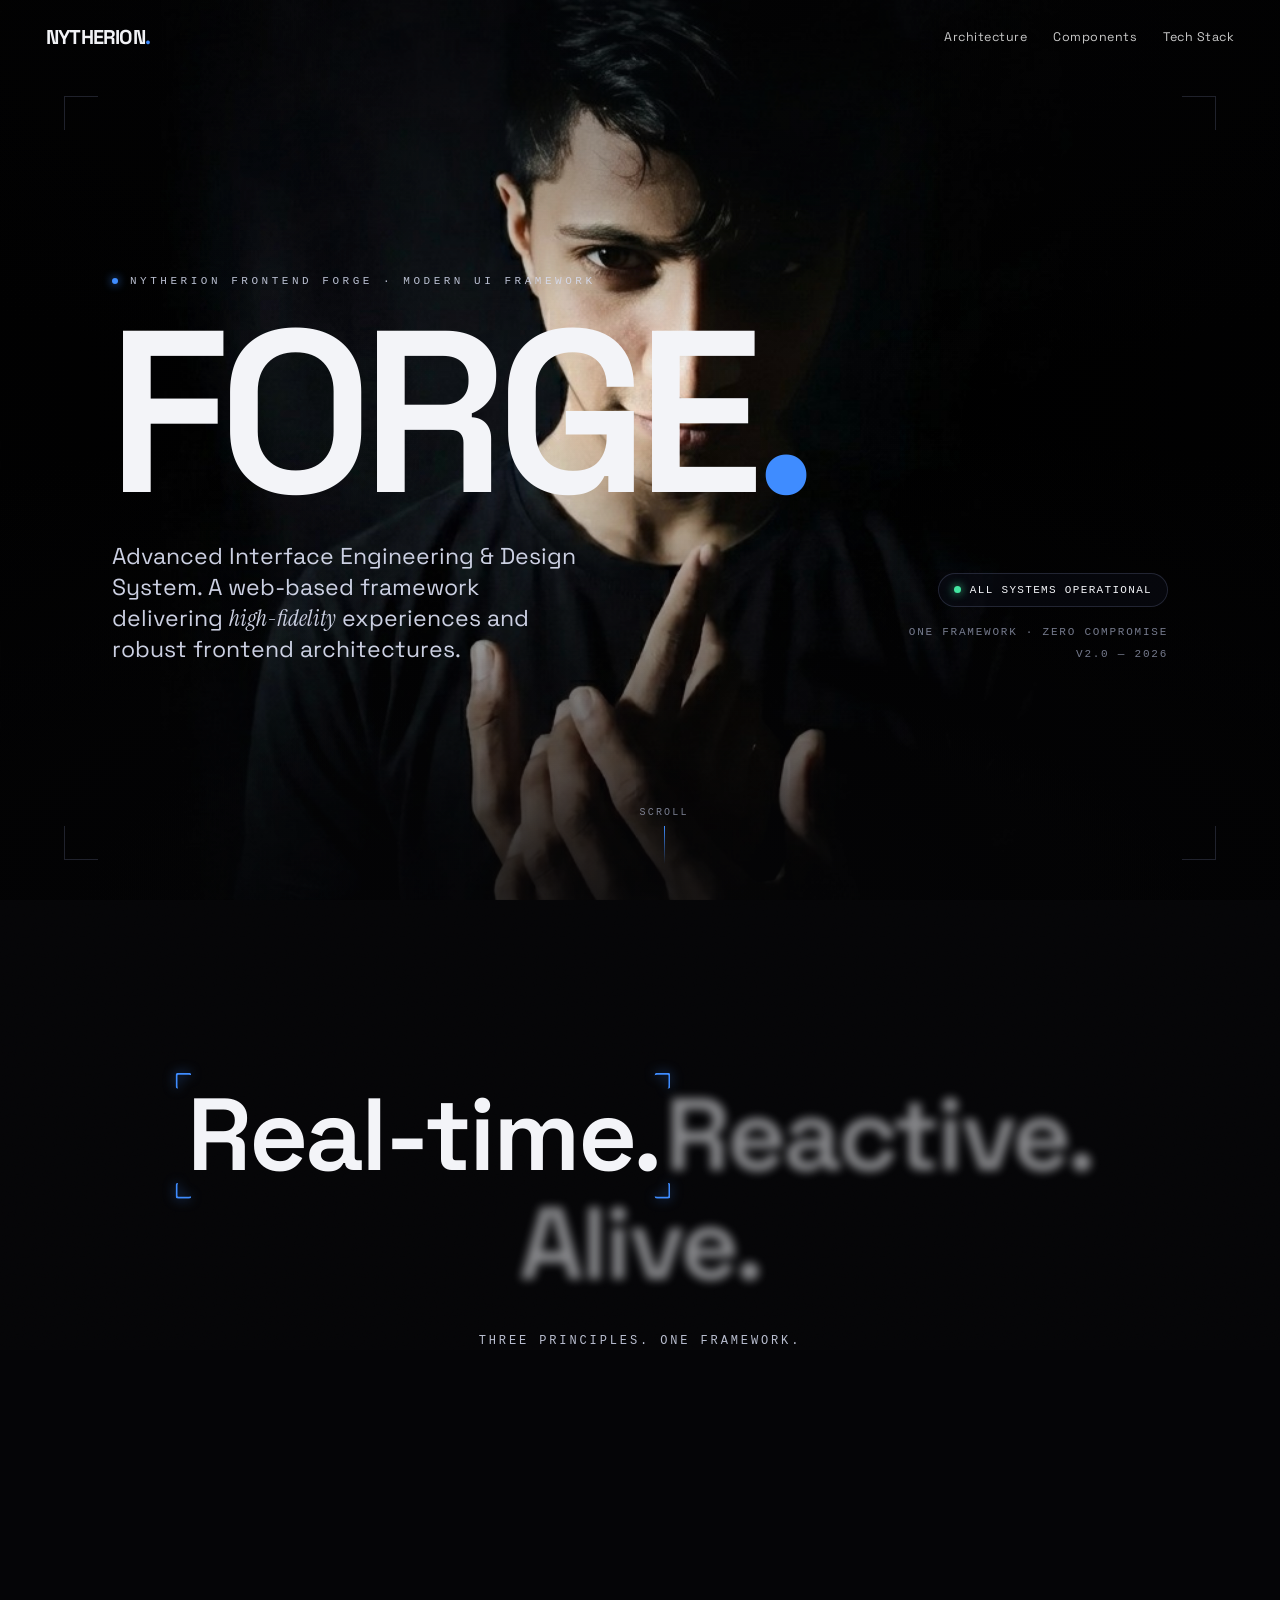
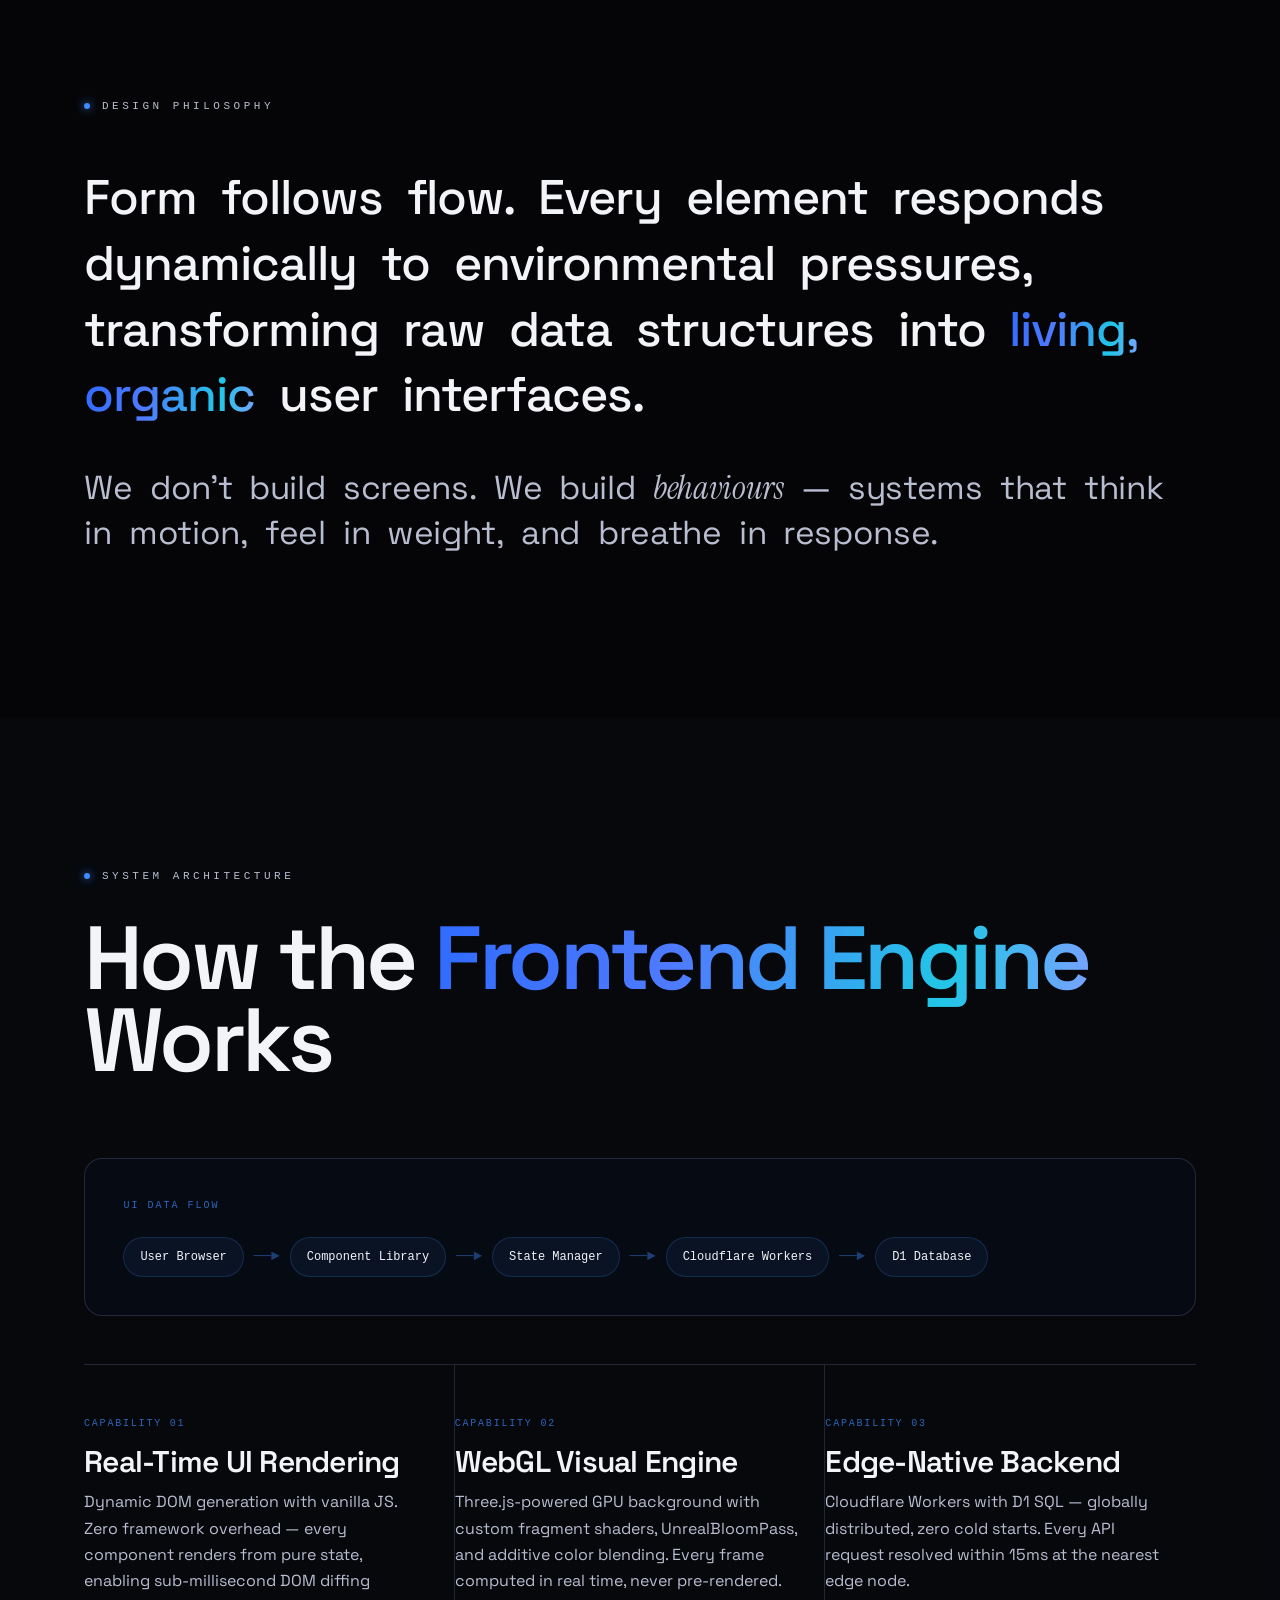
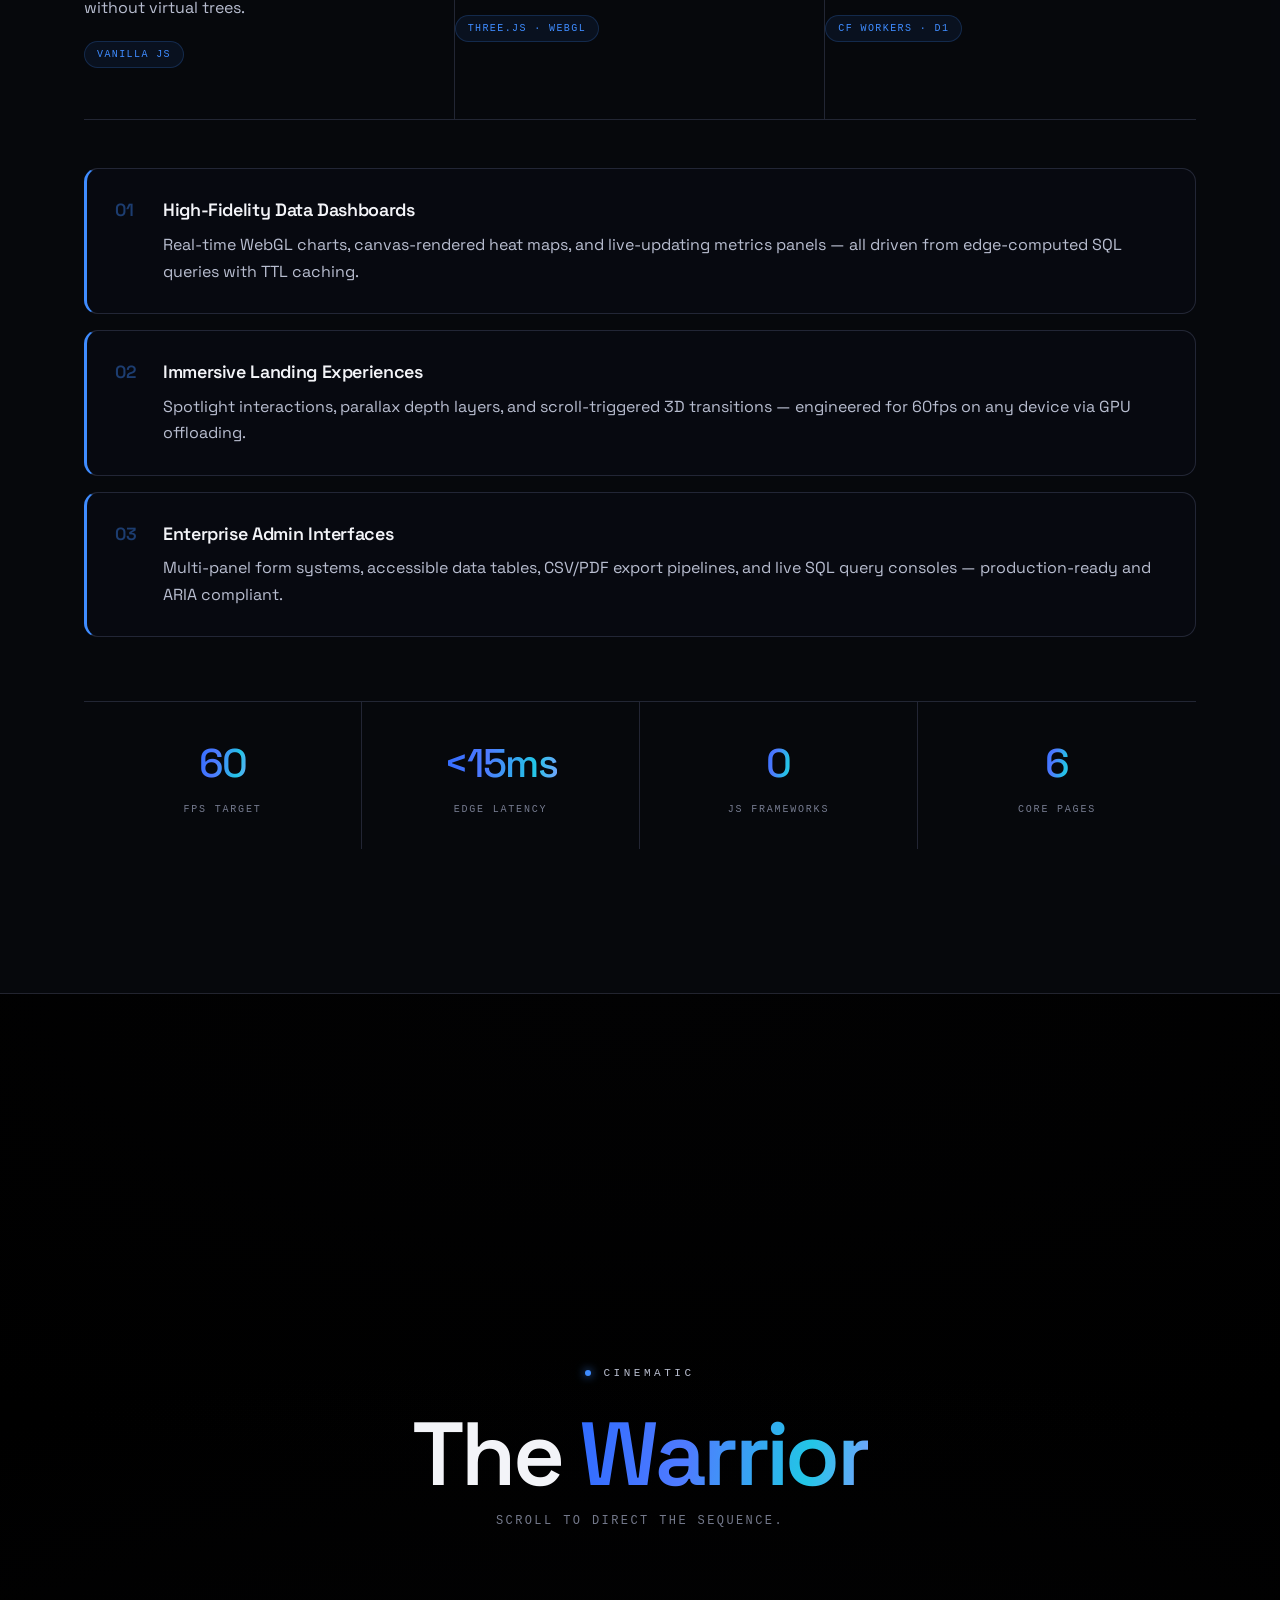
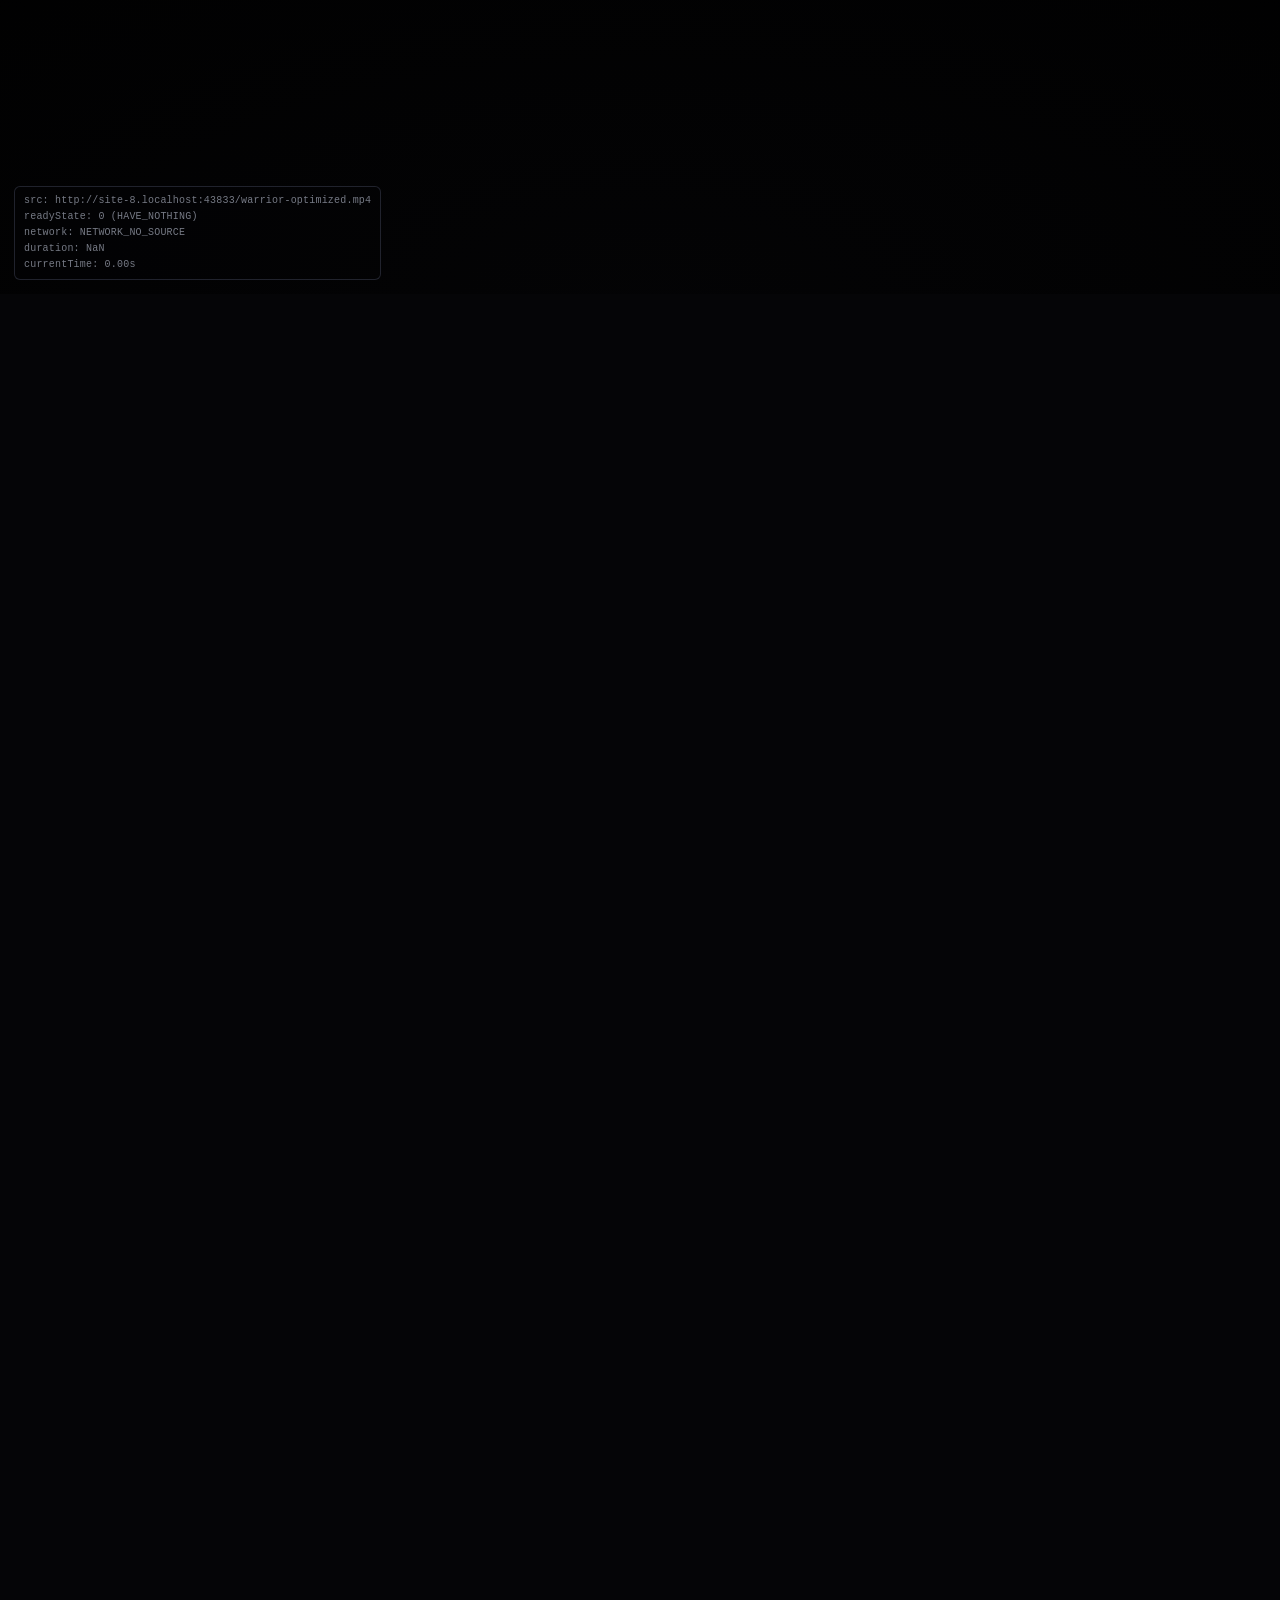
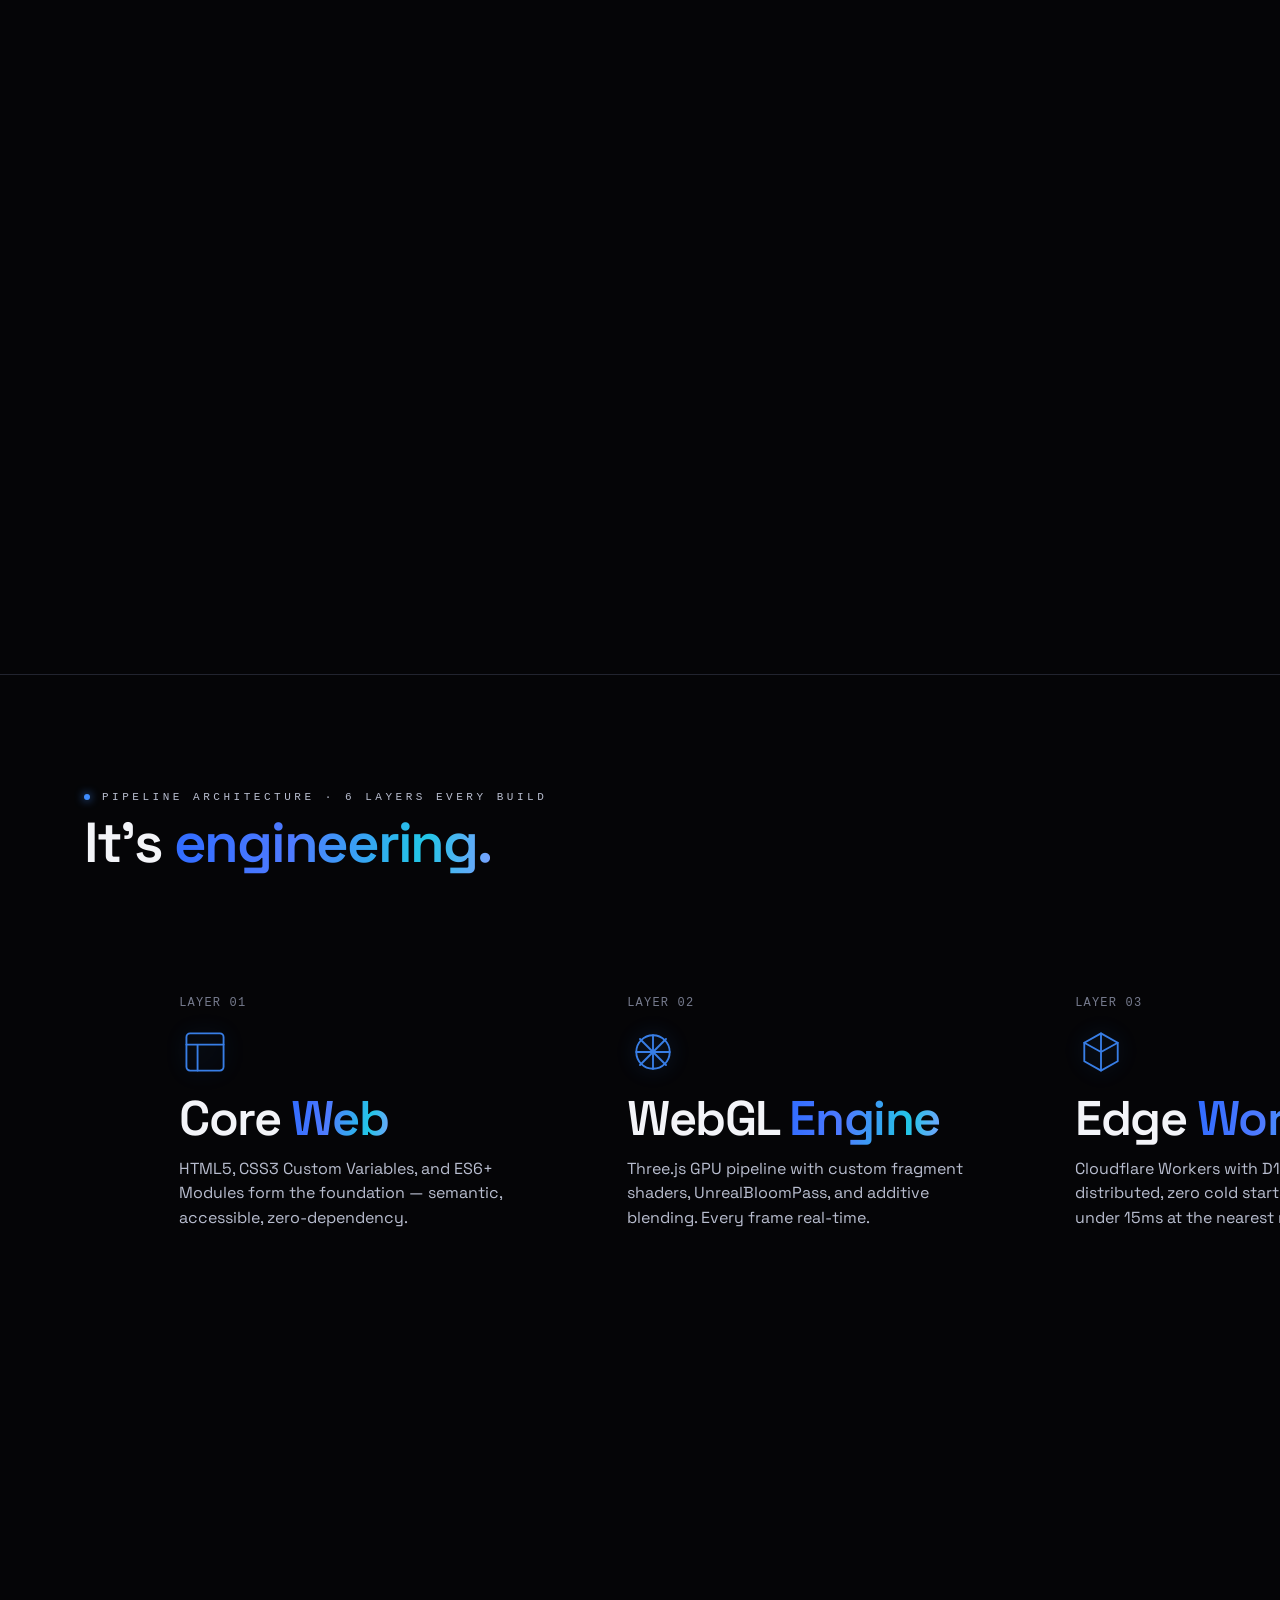
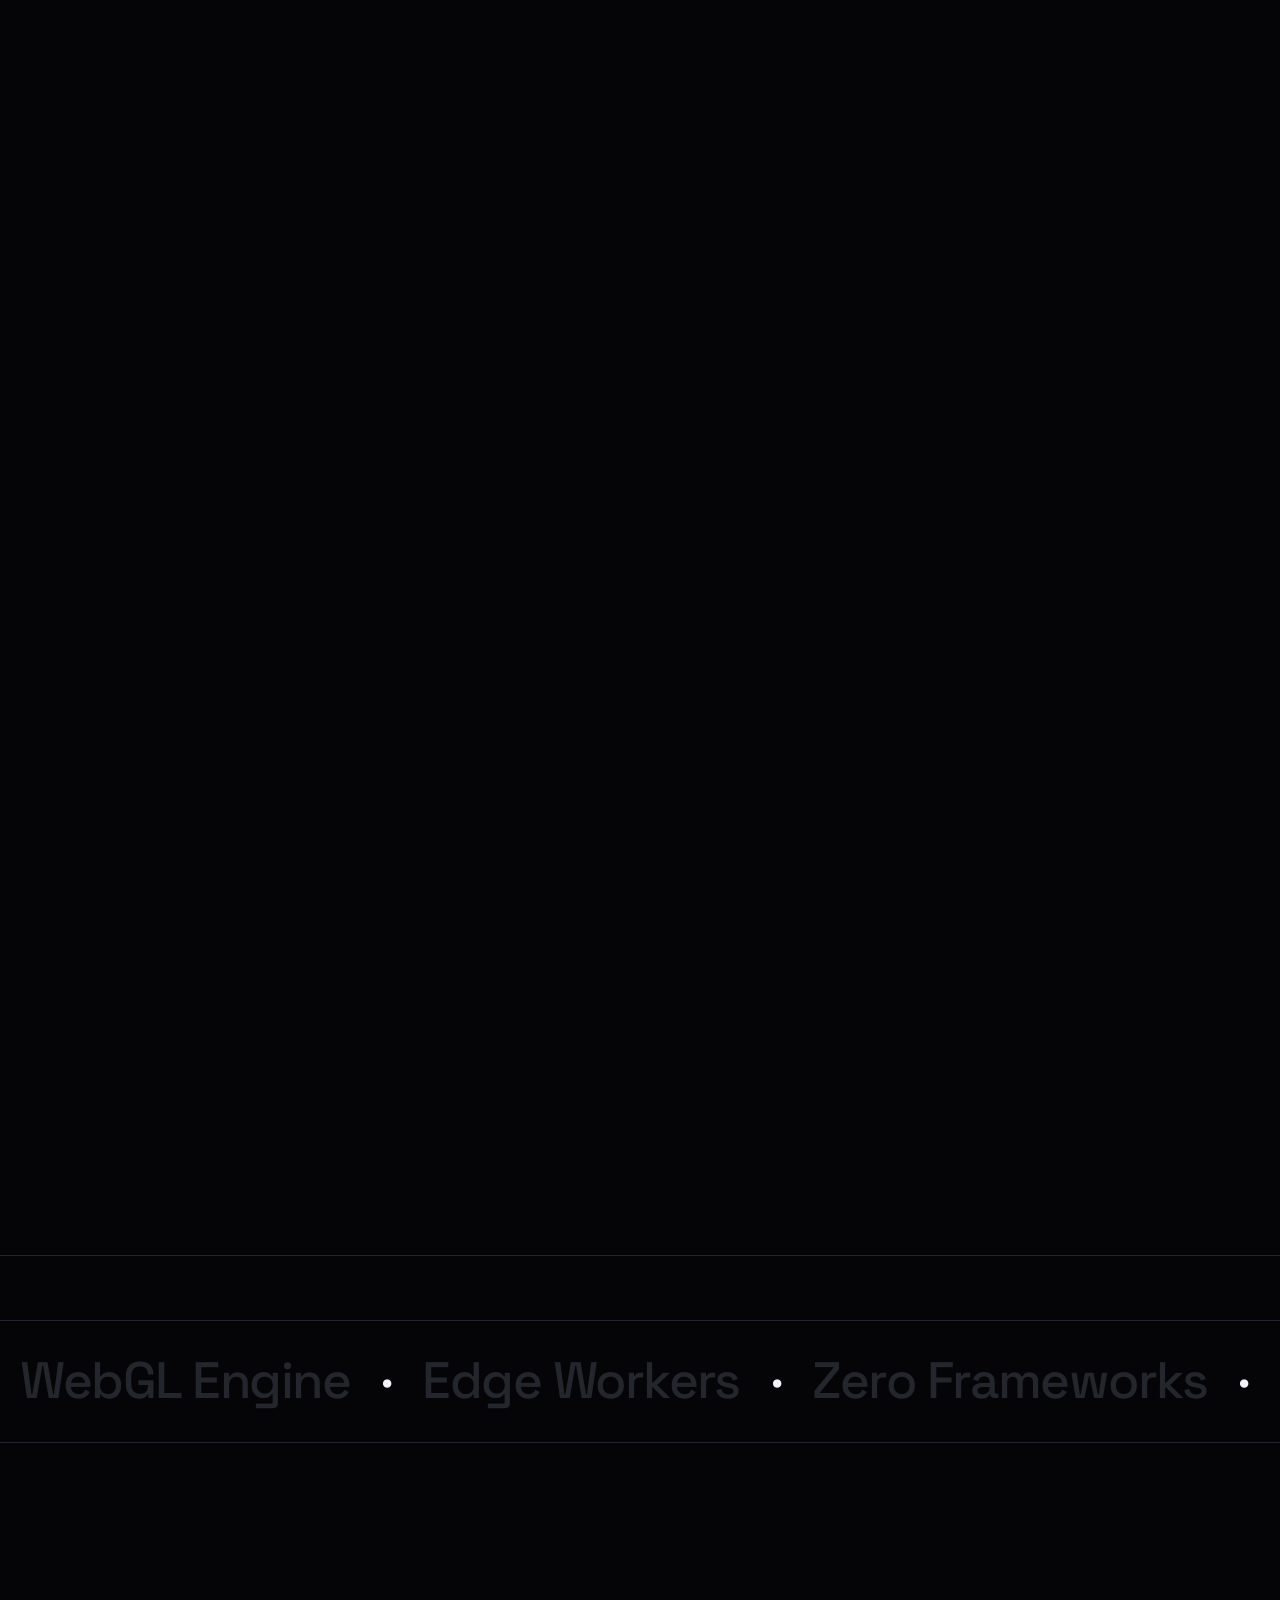
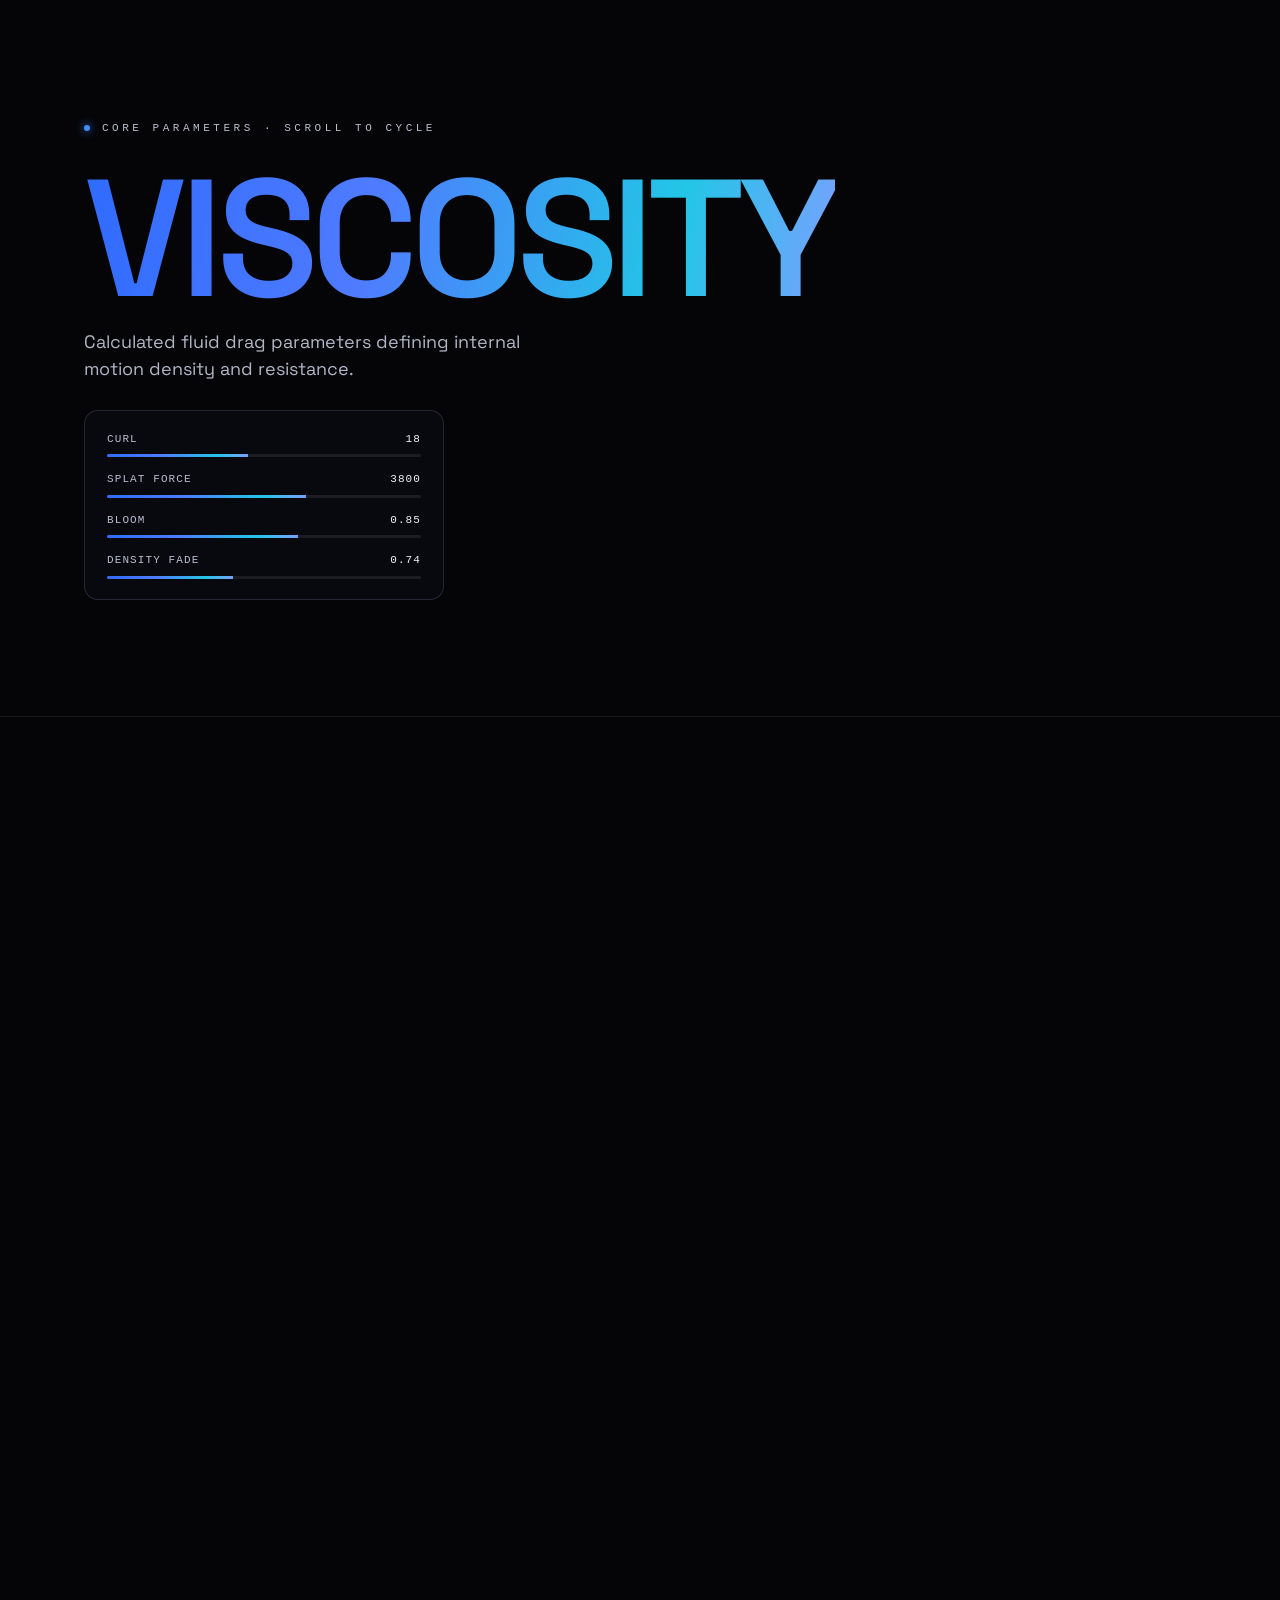
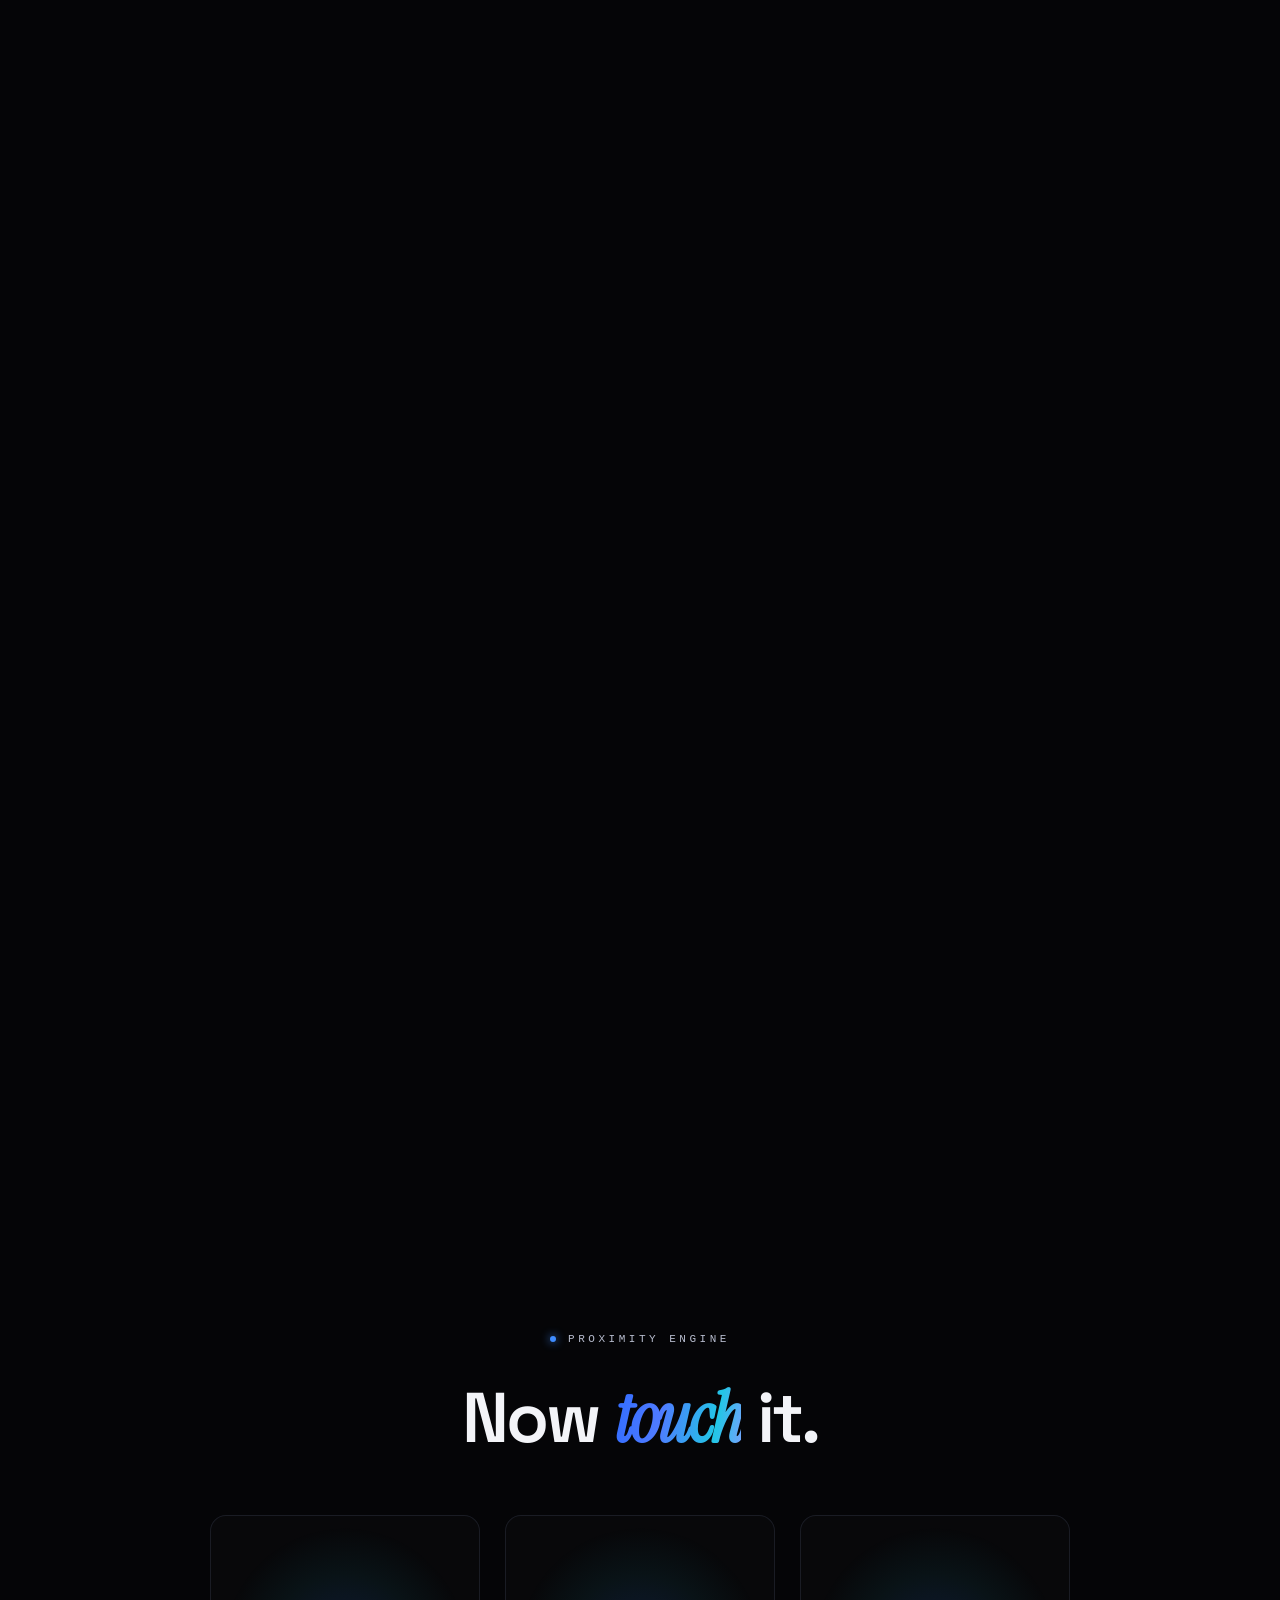
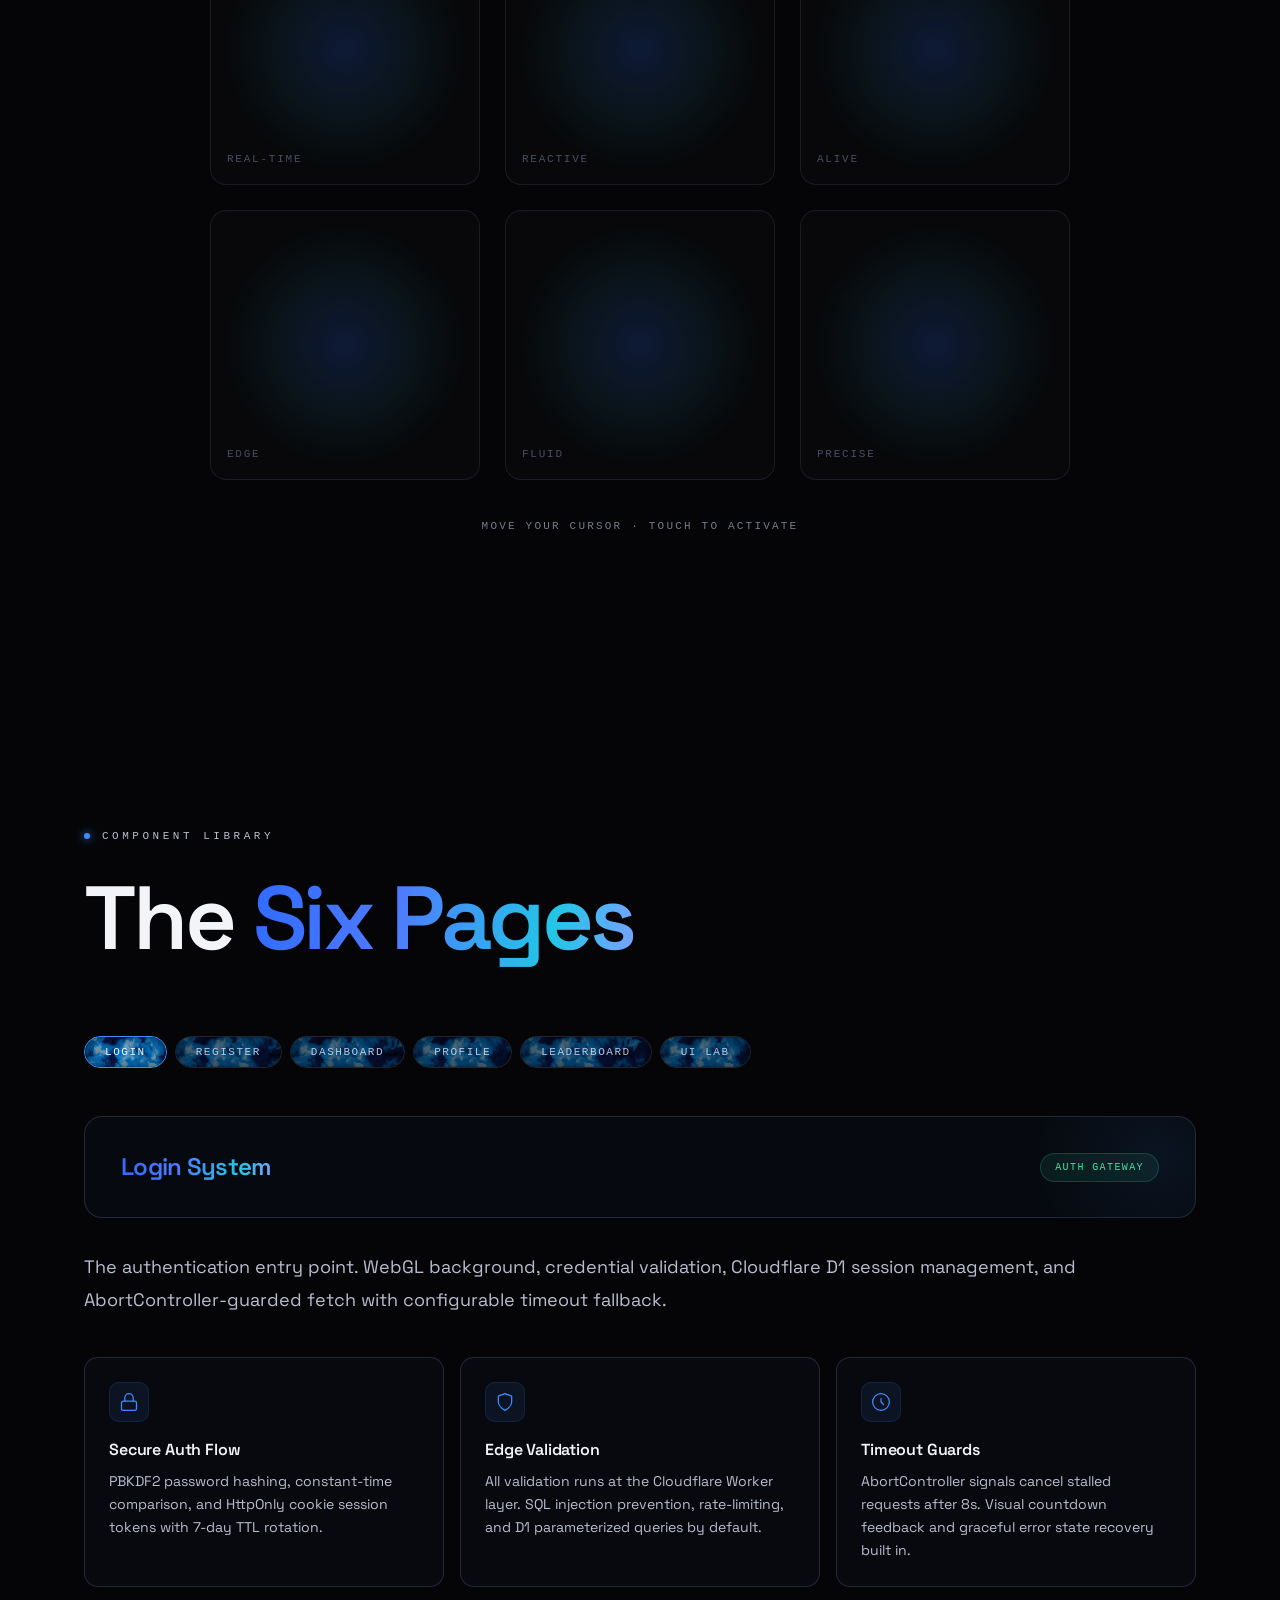
==== About.html @ 60f6c631 "Update About.html" ====
<!DOCTYPE html>
<html lang="en">
<head>
  <meta charset="UTF-8">
  <meta name="viewport" content="width=device-width, initial-scale=1.0, viewport-fit=cover">
  <title>NYTHERION — Frontend Forge · About</title>
  <link rel="preconnect" href="https://fonts.googleapis.com">
  <link rel="preconnect" href="https://fonts.gstatic.com" crossorigin>
  <link href="https://fonts.googleapis.com/css2?family=Space+Grotesk:wght@300;400;500;600;700&family=Instrument+Serif:ital@0;1&display=swap" rel="stylesheet">
  <style>
    :root {
      color-scheme: dark;
      --bg: #050507;
      --ink: #f3f4f8;
      --muted: rgba(214,220,240,0.86);
      --faint: rgba(188,196,224,0.62);
      --line: rgba(150,162,210,0.20);
      --blue: #3f8cff;
      --magenta: #22c6e6;
      --grad: linear-gradient(100deg,#2f6bff,#4f7bff 38%,#22c6e6 78%,#7aa0ff);
      --display: "Space Grotesk","Helvetica Neue",Helvetica,Arial,sans-serif;
      --serif: "Instrument Serif",Georgia,"Times New Roman",serif;
      --mono: "SF Mono","JetBrains Mono",ui-monospace,Menlo,Consolas,monospace;
      --ease: cubic-bezier(0.22,1,0.36,1);
      --ease2: cubic-bezier(0.65,0,0.35,1);
    }
    *{margin:0;padding:0;box-sizing:border-box;}
    html,body{width:100%;}
    html{-webkit-text-size-adjust:100%;scroll-behavior:smooth;}
    body{background:var(--bg);color:var(--ink);font-family:var(--display);line-height:1.5;-webkit-font-smoothing:antialiased;overflow-x:hidden;}
    a{color:inherit;text-decoration:none;}
    ::selection{background:rgba(63,140,255,0.35);color:#fff;}

    /* scrollbar */
    ::-webkit-scrollbar{width:4px;}
    ::-webkit-scrollbar-track{background:var(--bg);}
    ::-webkit-scrollbar-thumb{background:rgba(63,140,255,0.3);border-radius:2px;}

    /* film grain */
    #grain{position:fixed;inset:-50%;z-index:2;pointer-events:none;opacity:0.05;mix-blend-mode:overlay;
    background-image:url("data:image/svg+xml,%3Csvg xmlns='http://www.w3.org/2000/svg' width='160' height='160'%3E%3Cfilter id='n'%3E%3CfeTurbulence type='fractalNoise' baseFrequency='0.9' numOctaves='3' stitchTiles='stitch'/%3E%3C/filter%3E%3Crect width='100%25' height='100%25' filter='url(%23n)'/%3E%3C/svg%3E");
    animation:grain 0.6s steps(2) infinite;}
    @keyframes grain{0%{transform:translate(0,0)}50%{transform:translate(-6%,4%)}100%{transform:translate(3%,-5%)}}

    /* scroll progress */
    #prog{position:fixed;top:0;left:0;height:2px;width:0%;z-index:80;background:var(--grad);box-shadow:0 0 18px rgba(63,140,255,0.5);}

    /* layout */
    main{position:relative;z-index:10;}
    .wrap{max-width:1240px;margin:0 auto;padding:0 clamp(20px,5vw,64px);}
    section{position:relative;}

    /* eyebrow */
    .eyebrow{font-family:var(--mono);font-size:11px;letter-spacing:0.32em;text-transform:uppercase;color:var(--muted);
    display:inline-flex;align-items:center;gap:12px;}
    .eyebrow::before{content:"";width:6px;height:6px;border-radius:50%;background:var(--blue);box-shadow:0 0 10px var(--blue);flex:0 0 auto;}

    /* kinetic reveal */
    .mask{display:block;overflow:hidden;}
    .mask>span{display:block;transform:translateY(110%);transition:transform 1s var(--ease);}
    .mask.in>span{transform:none;}
    .reveal{opacity:0;transform:translateY(40px);transition:opacity 1s var(--ease),transform 1s var(--ease);}
    .reveal.in{opacity:1;transform:none;}

    /* typography helpers */
    .g{background:var(--grad);-webkit-background-clip:text;background-clip:text;-webkit-text-fill-color:transparent;}

    /* chip */
    .chip{display:inline-flex;align-items:center;gap:9px;font-family:var(--mono);font-size:11px;letter-spacing:0.12em;
    text-transform:uppercase;color:var(--ink);border:1px solid var(--line);border-radius:100px;padding:8px 15px;
    background:rgba(10,12,22,0.5);backdrop-filter:blur(10px);-webkit-backdrop-filter:blur(10px);}
    .chip .live{width:7px;height:7px;border-radius:50%;background:#43e6a0;box-shadow:0 0 10px #43e6a0;animation:blink 1.8s ease-in-out infinite;}
    @keyframes blink{0%,100%{opacity:.45}50%{opacity:1}}

    /* ── NAV ── */
    nav{position:fixed;top:0;left:0;right:0;z-index:75;display:flex;justify-content:space-between;align-items:center;
    padding:22px clamp(20px,4vw,46px);mix-blend-mode:difference;}
    .nav-brand{font-weight:700;letter-spacing:-0.04em;font-size:20px;}
    .nav-brand .d{color:var(--blue);}
    .navr{display:flex;gap:26px;align-items:center;font-size:12.5px;letter-spacing:0.04em;}
    .navr a{color:#fff;opacity:.8;transition:opacity .2s;}
    .navr a:hover{opacity:1;}
    @media(max-width:767px){.navr a.h{display:none;}}

    /* hamburger */
    .hamburger{display:none;flex-direction:column;gap:5px;cursor:pointer;padding:8px;background:rgba(255,255,255,.05);border:1px solid var(--line);border-radius:6px;}
    .hamburger span{display:block;width:20px;height:1.5px;background:#fff;transition:transform .3s,opacity .3s;transform-origin:center;}
    .hamburger.open span:nth-child(1){transform:translateY(6.5px) rotate(45deg);}
    .hamburger.open span:nth-child(2){opacity:0;transform:scaleX(0);}
    .hamburger.open span:nth-child(3){transform:translateY(-6.5px) rotate(-45deg);}
    .mobile-menu{position:fixed;inset:0;z-index:200;background:rgba(5,5,7,.97);backdrop-filter:blur(24px);
    display:flex;flex-direction:column;align-items:center;justify-content:center;gap:6px;
    opacity:0;pointer-events:none;transition:opacity .35s;}
    .mobile-menu.open{opacity:1;pointer-events:auto;}
    .mobile-menu a{font-family:var(--display);font-size:1.4rem;font-weight:600;letter-spacing:-0.03em;
    color:var(--muted);text-decoration:none;padding:16px 40px;border-radius:100px;
    border:1px solid transparent;transition:color .2s,border-color .2s,background .2s;}
    .mobile-menu a:hover{color:var(--ink);border-color:var(--line);background:rgba(63,140,255,.08);}
    @media(max-width:767px){.navr .h{display:none;}.hamburger{display:flex;}}

    /* ── HERO ── */
    #hero{position:relative;width:100%;height:100dvh;min-height:620px;overflow:hidden;z-index:2;}
    .hero-content{position:absolute;inset:0;z-index:50;display:flex;flex-direction:column;
    justify-content:center;padding:clamp(1rem,5vw,3rem);padding-top:80px;}
    .hero-content .wrap{width:100%;}
    #hero .eyebrow{margin-bottom:26px;opacity:0;animation:fadeUp .9s .15s var(--ease) forwards;}
    #hero h1{font-weight:600;letter-spacing:-0.05em;line-height:0.85;font-size:clamp(72px,18vw,300px);margin-left:-0.02em;
    opacity:0;animation:blurReveal 1.1s .28s var(--ease) forwards;}
    #hero h1 .d{color:var(--blue);}
    #hero .sub{margin-top:30px;display:flex;gap:40px;flex-wrap:wrap;align-items:flex-end;justify-content:space-between;
    opacity:0;animation:fadeUp 1s .7s var(--ease) forwards;}
    #hero .lede{font-size:clamp(15px,2.1vw,23px);max-width:32ch;color:rgba(225,230,250,0.9);font-weight:400;line-height:1.35;}
    #hero .lede em{font-family:var(--serif);font-style:italic;}
    #hero .meta{font-family:var(--mono);font-size:11px;letter-spacing:0.16em;text-transform:uppercase;color:var(--faint);text-align:right;line-height:2;}

    /* ── OVERLAY IMAGE LAYERS ── */
    .hero-bg-base{position:absolute;inset:0;z-index:10;
    background:url('./visible.png') center/cover no-repeat;
    animation:kenBurns 2.4s cubic-bezier(.16,1,.3,1) forwards;}
    @keyframes kenBurns{from{transform:scale(1.1);}to{transform:scale(1);}}

    /* Reveal layer — masked by spotlight via a CSS radial-gradient mask
       (no canvas re-encoding needed). Hidden at rest via opacity:0; JS sets
       --sx/--sy (spotlight center, in px) and the full mask-image gradient
       once on init/resize (see applyMask/applyMaskGradient in script). */
    #revealLayerContainer{
      position:absolute;inset:0;z-index:30;pointer-events:none;
      background:url('./hidden.png') center/cover no-repeat;
      opacity:0;
      transition:opacity .25s ease;
      --sx:50vw; --sy:50vh;
      will-change:opacity;
    }


    /* Vignette sits above images, below content */
    .hero-vignette{position:absolute;inset:0;z-index:40;pointer-events:none;
    background:
      radial-gradient(ellipse 80% 45% at 50% 0%,rgba(5,5,7,.55) 0%,transparent 100%),
      radial-gradient(ellipse 100% 55% at 50% 100%,rgba(5,5,7,.9) 0%,transparent 100%),
      radial-gradient(ellipse 35% 100% at 0% 50%,rgba(5,5,7,.25) 0%,transparent 100%),
      radial-gradient(ellipse 35% 100% at 100% 50%,rgba(5,5,7,.25) 0%,transparent 100%);}

    /* Touch hint — coarse pointer devices only */
    .touch-hint{display:none;position:absolute;bottom:5.5rem;left:50%;transform:translateX(-50%);
    z-index:50;font-family:var(--mono);font-size:10px;letter-spacing:.18em;text-transform:uppercase;
    color:rgba(63,140,255,.5);white-space:nowrap;pointer-events:none;}
    @media(pointer:coarse){.touch-hint{display:block;animation:fadeUp 1s 1.3s both;}}

    /* hero brackets */
    #heroHud{position:absolute;inset:0;pointer-events:none;z-index:45;}
    .bracket{position:absolute;width:34px;height:34px;border:1px solid var(--line);opacity:0;transition:opacity 1.2s ease 0.6s;}
    #hero.huddle .bracket{opacity:1;}
    .bracket.tl{top:96px;left:clamp(20px,5vw,64px);border-right:none;border-bottom:none;}
    .bracket.tr{top:96px;right:clamp(20px,5vw,64px);border-left:none;border-bottom:none;}
    .bracket.bl{bottom:40px;left:clamp(20px,5vw,64px);border-right:none;border-top:none;}
    .bracket.br{bottom:40px;right:clamp(20px,5vw,64px);border-left:none;border-top:none;}

    /* scroll hint */
    .hero-hint{position:absolute;bottom:2.25rem;left:50%;transform:translateX(-50%);z-index:50;
    display:flex;flex-direction:column;align-items:center;gap:6px;opacity:0;animation:fadeUp 1s 1.3s var(--ease) forwards;}
    .hero-hint span{font-family:var(--mono);font-size:10px;letter-spacing:0.22em;text-transform:uppercase;color:var(--faint);}
    .scroll-line{width:1px;height:38px;background:linear-gradient(to bottom,var(--blue),transparent);animation:scrollPulse 2.2s 1.5s ease-in-out infinite;}
    @keyframes scrollPulse{0%,100%{opacity:.3;transform:scaleY(.8) translateY(-4px);}50%{opacity:.8;transform:scaleY(1) translateY(4px);}}

    /* ── SECTION SHARED ── */
    .section-inner{max-width:1240px;margin:0 auto;padding:clamp(90px,16vh,160px) clamp(20px,5vw,64px);}
    .sec-label{font-family:var(--mono);font-size:11px;letter-spacing:0.32em;text-transform:uppercase;color:var(--muted);
    display:inline-flex;align-items:center;gap:12px;margin-bottom:2rem;}
    .sec-label::before{content:"";width:6px;height:6px;border-radius:50%;background:var(--blue);box-shadow:0 0 10px var(--blue);flex:0 0 auto;}
    .sec-heading{font-weight:600;letter-spacing:-0.04em;line-height:0.92;font-size:clamp(36px,7vw,100px);margin-bottom:clamp(3rem,6vw,5rem);}
    .sec-heading span{background:var(--grad);-webkit-background-clip:text;background-clip:text;-webkit-text-fill-color:transparent;}

    /* divider */
    .cyber-divider{width:100%;height:1px;background:var(--line);}

    /* ── HOW IT WORKS ── */
    #how-it-works{background:rgba(8,10,18,0.6);}

    /* capability grid */
    .capability-grid{display:grid;grid-template-columns:repeat(auto-fit,minmax(280px,1fr));gap:0;border-top:1px solid var(--line);}
    .cap-card{
      padding:clamp(28px,4vw,52px) clamp(16px,2vw,28px) clamp(28px,4vw,52px) 0;
      border-bottom:1px solid var(--line);border-right:1px solid var(--line);
      transition:background .35s;position:relative;overflow:hidden;
    }
    .cap-card::after{content:"";position:absolute;bottom:0;left:0;width:0;height:2px;background:var(--grad);transition:width .4s var(--ease);}
    .cap-card:hover{background:rgba(63,140,255,.04);}
    .cap-card:hover::after{width:100%;}
    .cap-card:nth-child(3n){border-right:none;}
    @media(max-width:860px){.cap-card:nth-child(2n){border-right:none;}.cap-card:nth-child(3n){border-right:1px solid var(--line);}.cap-card:nth-child(2n):last-child,.cap-card:nth-child(3n+1):last-child{border-right:none;}}
    .cap-card-num{font-family:var(--mono);font-size:10px;letter-spacing:0.18em;text-transform:uppercase;color:var(--blue);margin-bottom:1rem;opacity:0.7;}
    .cap-card-title{font-weight:600;font-size:clamp(20px,2.5vw,30px);letter-spacing:-0.025em;line-height:1;margin-bottom:.75rem;}
    .cap-card-body{font-size:clamp(14px,1.3vw,16px);color:var(--muted);line-height:1.65;font-weight:400;}
    .cap-card-tag{display:inline-block;margin-top:1.25rem;font-family:var(--mono);font-size:10px;letter-spacing:0.14em;text-transform:uppercase;
    padding:5px 12px;border-radius:100px;background:rgba(63,140,255,.08);color:var(--blue);border:1px solid rgba(63,140,255,.2);}

    /* data flow — scrollable on mobile with fade edges */
    .dataflow{
      margin:3rem 0;background:rgba(63,140,255,.03);border:1px solid var(--line);border-radius:18px;
      padding:clamp(1.5rem,3vw,2.5rem);position:relative;
    }
    .dataflow-inner{overflow-x:auto;-webkit-overflow-scrolling:touch;scrollbar-width:none;}
    .dataflow-inner::-webkit-scrollbar{display:none;}
    .dataflow-label{font-family:var(--mono);font-size:10px;letter-spacing:0.2em;text-transform:uppercase;color:var(--blue);margin-bottom:1.5rem;opacity:.7;}
    .flow-row{display:flex;align-items:center;gap:0;flex-wrap:nowrap;min-width:max-content;}
    .flow-node{
      font-family:var(--mono);font-size:.75rem;padding:10px 16px;border-radius:100px;white-space:nowrap;
      background:rgba(63,140,255,.07);border:1px solid rgba(63,140,255,.2);color:var(--ink);
      transition:background .25s,border-color .25s,box-shadow .25s;cursor:default;
    }
    .flow-node:hover{background:rgba(63,140,255,.15);border-color:rgba(63,140,255,.5);box-shadow:0 0 20px rgba(63,140,255,.12);}
    .flow-arrow{font-family:var(--mono);color:var(--blue);opacity:.4;padding:0 10px;font-size:.9rem;}

    /* use cases */
    .usecase-list{display:flex;flex-direction:column;gap:16px;margin-top:3rem;}
    .usecase-item{
      display:grid;grid-template-columns:auto 1fr;gap:1rem;padding:clamp(1.25rem,2.5vw,1.75rem);
      background:rgba(12,14,24,0.4);border:1px solid var(--line);border-radius:14px;
      border-left:3px solid var(--blue);
      transition:border-left-color .25s,background .25s,transform .3s var(--ease),box-shadow .3s;
    }
    .usecase-item:hover{
      background:rgba(63,140,255,.04);border-left-color:var(--magenta);
      transform:translateX(5px);
      box-shadow:-4px 0 24px rgba(34,198,230,.06),0 8px 32px rgba(63,140,255,.05);
    }
    .usecase-num{font-weight:600;font-size:1.1rem;letter-spacing:-0.02em;color:var(--blue);opacity:.4;min-width:2rem;}
    .usecase-title{font-weight:600;font-size:clamp(15px,1.4vw,18px);letter-spacing:-0.02em;margin-bottom:.5rem;}
    .usecase-body{font-size:clamp(14px,1.3vw,16px);color:var(--muted);line-height:1.65;}

    /* ── PAGES SECTION ── */
    #pages{background:var(--bg);}
    .pages-nav{display:flex;flex-wrap:wrap;gap:8px;margin-bottom:3rem;}
    .page-tab{font-family:var(--mono);font-size:11px;letter-spacing:0.14em;text-transform:uppercase;padding:9px 20px;
    border-radius:100px;cursor:pointer;background:transparent;color:var(--muted);border:1px solid var(--line);transition:color .2s,border-color .2s,background .2s;
    position:relative;overflow:hidden;isolation:isolate;}
    .page-tab:hover{color:var(--ink);border-color:rgba(255,255,255,.25);}
    .page-tab.active{color:var(--ink);border-color:var(--blue);background:rgba(63,140,255,.08);}
    /* Aether Drive plasma shader layer (behind label, inside the pill) */
    .page-tab-gl{position:absolute;inset:0;width:100%;height:100%;display:block;z-index:0;border-radius:inherit;opacity:0;transition:opacity .3s ease;}
    .page-tab.gl-ready .page-tab-gl{opacity:0.55;}
    .page-tab.gl-ready:hover .page-tab-gl,.page-tab.gl-ready.active .page-tab-gl{opacity:0.85;}
    .page-tab.nogl .page-tab-gl{display:none;}
    .page-tab-label{position:relative;z-index:1;}
    .page-panel{display:none;}
    .page-panel.active{display:block;animation:panelIn .4s var(--ease) both;will-change:opacity,transform;}
    @keyframes panelIn{from{opacity:0;transform:translateY(14px);}to{opacity:1;transform:none;}}

    /* page card */
    .page-hero-bar{
      display:flex;align-items:center;justify-content:space-between;flex-wrap:wrap;gap:1rem;
      padding:clamp(1.5rem,3vw,2rem) clamp(1.5rem,3vw,2.25rem);
      background:rgba(63,140,255,.04);border:1px solid var(--line);border-radius:18px;margin-bottom:2rem;
      position:relative;overflow:hidden;
    }
    .page-hero-bar::after{
      content:"";position:absolute;right:-80px;top:-80px;
      width:240px;height:240px;border-radius:50%;
      background:radial-gradient(circle,rgba(63,140,255,.07) 0%,transparent 70%);
      pointer-events:none;
    }
    .page-name{font-weight:600;font-size:clamp(1rem,2.5vw,1.5rem);letter-spacing:-0.03em;
    background:var(--grad);-webkit-background-clip:text;background-clip:text;-webkit-text-fill-color:transparent;}
    .page-badge{font-family:var(--mono);font-size:10px;letter-spacing:0.14em;text-transform:uppercase;
    padding:6px 14px;border-radius:100px;background:rgba(67,230,160,.08);color:#43e6a0;border:1px solid rgba(67,230,160,.2);}
    .page-overview{font-size:clamp(15px,1.6vw,18px);color:var(--muted);line-height:1.85;margin-bottom:2.5rem;font-weight:400;}

    /* features grid */
    .features-grid{display:grid;grid-template-columns:repeat(auto-fit,minmax(260px,1fr));gap:16px;margin-bottom:2.5rem;}
    .feat-card{
      background:rgba(12,14,24,0.5);border:1px solid var(--line);border-radius:14px;
      padding:1.5rem;transition:background .25s,border-color .3s,transform .3s var(--ease),box-shadow .3s;
      position:relative;overflow:hidden;
    }
    .feat-card::before{
      content:"";position:absolute;bottom:0;left:0;right:0;height:1px;
      background:var(--grad);opacity:0;transition:opacity .3s;
    }
    .feat-card:hover{
      background:rgba(63,140,255,.05);border-color:rgba(63,140,255,.25);
      transform:translateY(-4px);
      box-shadow:0 16px 48px rgba(63,140,255,.09),0 2px 8px rgba(0,0,0,.3);
    }
    .feat-card:hover::before{opacity:1;}
    .feat-icon{width:40px;height:40px;border-radius:10px;background:rgba(63,140,255,.08);border:1px solid rgba(63,140,255,.15);
    display:flex;align-items:center;justify-content:center;margin-bottom:1rem;transition:background .25s,border-color .25s,box-shadow .25s;}
    .feat-card:hover .feat-icon{background:rgba(63,140,255,.14);border-color:rgba(63,140,255,.35);box-shadow:0 0 16px rgba(63,140,255,.15);}
    .feat-icon svg{width:20px;height:20px;stroke:var(--blue);fill:none;stroke-width:1.5;stroke-linecap:round;stroke-linejoin:round;}
    .feat-title{font-weight:600;font-size:clamp(14px,1.3vw,16px);letter-spacing:-0.01em;margin-bottom:.5rem;}
    .feat-body{font-size:clamp(13px,1.1vw,15px);color:var(--muted);line-height:1.65;}

    /* tech tags */
    .tech-row{display:flex;flex-wrap:wrap;gap:8px;margin-bottom:2rem;}
    .tech-tag{
      font-family:var(--mono);font-size:10px;letter-spacing:0.1em;text-transform:uppercase;
      padding:5px 14px;border-radius:100px;background:rgba(79,123,255,.08);
      color:rgba(100,150,255,.9);border:1px solid rgba(79,123,255,.18);
      transition:background .2s,border-color .2s,color .2s;cursor:default;
    }
    .tech-tag:hover{background:rgba(79,123,255,.18);border-color:rgba(79,123,255,.45);color:#fff;}

    /* workflow */
    .workflow{margin:2rem 0;}
    .workflow-title{font-family:var(--mono);font-size:11px;letter-spacing:0.14em;text-transform:uppercase;color:var(--faint);margin-bottom:1.25rem;}
    .workflow-steps{display:flex;flex-direction:column;gap:0;}
    .wf-step{display:flex;align-items:flex-start;gap:1rem;padding:.875rem 0 .875rem 0;border-bottom:1px solid var(--line);transition:background .2s,padding-left .2s;border-radius:4px;}
    .wf-step:last-child{border-bottom:none;}
    .wf-step:hover{background:rgba(63,140,255,.02);padding-left:.5rem;}
    .wf-num{font-family:var(--mono);font-size:10px;width:28px;height:28px;border-radius:50%;flex-shrink:0;
    background:rgba(63,140,255,.08);border:1px solid rgba(63,140,255,.2);
    display:flex;align-items:center;justify-content:center;color:var(--blue);margin-top:2px;}
    .wf-text{font-size:clamp(14px,1.3vw,16px);color:var(--muted);line-height:1.65;}

    /* ── STATS ROW ── */
    .stats-row{display:grid;grid-template-columns:repeat(auto-fit,minmax(160px,1fr));
    gap:0;border-top:1px solid var(--line);margin-top:4rem;}
    .stat-box{
      padding:clamp(1.25rem,3vw,2rem);text-align:center;border-right:1px solid var(--line);
      position:relative;overflow:hidden;transition:background .3s;
    }
    .stat-box:last-child{border-right:none;}
    .stat-box:hover{background:rgba(63,140,255,.03);}
    .stat-box::before{
      content:"";position:absolute;inset:0;pointer-events:none;
      background:radial-gradient(circle at 50% 0%,rgba(63,140,255,.08),transparent 70%);
      opacity:0;transition:opacity .4s;
    }
    .stat-box:hover::before{opacity:1;}
    .stat-val{font-weight:500;font-size:clamp(1.75rem,4vw,2.5rem);letter-spacing:-0.04em;
    background:var(--grad);-webkit-background-clip:text;background-clip:text;-webkit-text-fill-color:transparent;display:inline-block;}
    .stat-lbl{font-family:var(--mono);font-size:10px;letter-spacing:0.18em;text-transform:uppercase;color:var(--faint);margin-top:8px;}

    /* marquee */
    .marq{overflow:hidden;white-space:nowrap;border-top:1px solid var(--line);border-bottom:1px solid var(--line);padding:22px 0;margin:4rem 0;}
    .marq .track{display:inline-block;animation:marquee 22s linear infinite;}
    .marq span{font-weight:500;font-size:clamp(26px,4vw,52px);letter-spacing:-0.03em;padding:0 0.4em;color:rgba(180,188,220,0.18);}
    .marq span .o{color:var(--ink);}
    @keyframes marquee{0%{transform:translateX(0);}100%{transform:translateX(-50%);}}

    /* ── FOOTER ── */
    footer{position:relative;z-index:10;border-top:1px solid var(--line);
    padding:clamp(50px,8vh,90px) 0 40px;background:rgba(5,5,8,0.7);backdrop-filter:blur(10px);}
    .footer-inner{max-width:1240px;margin:0 auto;padding:0 clamp(20px,5vw,64px);}
    .footer-top{display:flex;justify-content:space-between;align-items:flex-end;gap:30px;flex-wrap:wrap;}
    .footer-mark{font-weight:700;letter-spacing:-0.04em;font-size:clamp(52px,10vw,130px);line-height:0.8;}
    .footer-mark .d{color:var(--blue);}
    .footer-cols{display:flex;gap:clamp(28px,6vw,80px);flex-wrap:wrap;font-size:13px;}
    .footer-cols .col h4{font-family:var(--mono);font-size:10px;letter-spacing:0.18em;text-transform:uppercase;color:var(--faint);margin-bottom:14px;font-weight:500;}
    .footer-cols .col a{display:block;color:var(--muted);margin:8px 0;transition:color .2s;}
    .footer-cols .col a:hover{color:var(--ink);}
    .footer-base{margin-top:clamp(40px,7vh,80px);padding-top:24px;border-top:1px solid var(--line);
    display:flex;justify-content:space-between;gap:20px;flex-wrap:wrap;
    font-family:var(--mono);font-size:11px;letter-spacing:0.08em;color:var(--faint);}
    .footer-base .built{display:inline-flex;align-items:center;gap:9px;color:var(--muted);}
    .footer-base .built .g-dot{width:8px;height:8px;border-radius:50%;background:var(--grad);}

    /* ── KEYFRAMES ── */
    @keyframes fadeUp{from{opacity:0;transform:translateY(14px);}to{opacity:1;transform:none;}}
    @keyframes blurReveal{from{opacity:0;transform:translateY(22px);filter:blur(10px);}to{opacity:1;transform:none;filter:blur(0);}}

    /* scroll reveal */
    .sr{opacity:0;transform:translateY(30px);transition:opacity .9s var(--ease),transform .9s var(--ease);}
    .sr.visible{opacity:1;transform:none;}
    .sr-d1{transition-delay:.1s;}.sr-d2{transition-delay:.2s;}.sr-d3{transition-delay:.3s;}


    /* ── PRELOADER ── */
    #pre{
      position:fixed;inset:0;z-index:9999;background:#050507;
      display:flex;align-items:flex-end;justify-content:space-between;
      padding:clamp(24px,5vw,60px);transition:opacity .8s ease;
    }
    #pre.gone{opacity:0;pointer-events:none;}
    #preCount{
      font-family:var(--display);font-weight:300;
      font-size:clamp(64px,18vw,220px);letter-spacing:-0.05em;
      line-height:0.8;color:var(--ink);font-variant-numeric:tabular-nums;
    }
    #preWord{
      font-family:var(--mono);font-size:11px;letter-spacing:0.34em;
      text-transform:uppercase;color:var(--muted);
      text-align:right;max-width:180px;line-height:1.9;
    }
    #preBar{
      position:absolute;
      left:clamp(24px,5vw,60px);right:clamp(24px,5vw,60px);
      bottom:0;height:1px;background:rgba(255,255,255,0.1);
    }
    #preBar i{display:block;height:100%;width:0%;background:var(--ink);transition:width .1s linear;}

    /* ── KINETIC WORD HELPERS ── */
    .word{display:inline-block;overflow:hidden;vertical-align:top;}
    .word>i{display:inline-block;font-style:inherit;transform:translateY(110%);transition:transform .9s var(--ease);transition-delay:var(--d,0s);}
    .word.in>i{transform:none;}

    /* ── TRUE FOCUS SECTION ── */
    #focus{
      min-height:70vh;display:flex;align-items:center;
      justify-content:center;text-align:center;flex-direction:column;
      padding:clamp(60px,10vh,120px) 0;
    }
    .focus-container{
      position:relative;display:inline-flex;gap:0.4em;
      justify-content:center;align-items:center;
      flex-wrap:wrap;user-select:none;padding:0.3em 0.2em;
    }
    .focus-word{
      position:relative;font-weight:600;letter-spacing:-0.03em;
      font-size:clamp(38px,8vw,120px);line-height:1;cursor:default;
      color:var(--ink);filter:blur(5px);opacity:0.55;
      transition:filter .5s ease,opacity .5s ease;
    }
    .focus-word.active{filter:blur(0);opacity:1;}
    .focus-frame{
      position:absolute;top:0;left:0;pointer-events:none;
      box-sizing:content-box;transform:translate(0,0);
      transition:transform .5s var(--ease),width .5s var(--ease),height .5s var(--ease),opacity .4s ease;
      opacity:0;
    }
    .focus-frame .corner{
      position:absolute;width:1rem;height:1rem;
      border:2px solid var(--blue);
      filter:drop-shadow(0 0 6px rgba(63,140,255,0.8));
      border-radius:3px;
    }
    .focus-frame .tlc{top:-12px;left:-12px;border-right:none;border-bottom:none;}
    .focus-frame .trc{top:-12px;right:-12px;border-left:none;border-bottom:none;}
    .focus-frame .blc{bottom:-12px;left:-12px;border-right:none;border-top:none;}
    .focus-frame .brc{bottom:-12px;right:-12px;border-left:none;border-top:none;}
    .focus-sublabel{
      margin-top:2rem;font-family:var(--mono);font-size:12px;
      letter-spacing:0.24em;text-transform:uppercase;color:var(--muted);
    }

    /* ── WARRIOR CINEMATIC VIDEO ── */
    #warriorSection .pinStick{justify-content:center;}
    .warrior-stage{
      position:absolute;inset:0;z-index:1;overflow:hidden;
      /* Slightly oversized so the parallax translate never exposes an edge */
      transform:translate3d(0,0,0) scale(1.06);
      backface-visibility:hidden;
    }
    .warrior-video{
      position:absolute;inset:0;width:100%;height:100%;
      object-fit:cover;object-position:center;
      display:block;background:#000;
      transform:translateZ(0);
      backface-visibility:hidden;
    }
    .warrior-vignette{
      position:absolute;inset:0;z-index:2;pointer-events:none;
      transform:translateZ(0);
      background:
        radial-gradient(ellipse 90% 55% at 50% 0%,rgba(5,5,7,.4) 0%,transparent 100%),
        radial-gradient(ellipse 100% 60% at 50% 100%,rgba(5,5,7,.7) 0%,transparent 100%);
    }
    .warrior-content{
      position:relative;z-index:3;text-align:center;
      padding:0 clamp(20px,5vw,64px);pointer-events:none;
    }
    .warrior-heading{margin-bottom:1rem;}
    .warrior-sub{
      font-family:var(--mono);font-size:12px;letter-spacing:0.2em;text-transform:uppercase;
      color:var(--faint);
    }
    .warrior-diag{
      position:absolute;bottom:14px;left:14px;z-index:4;
      font-family:var(--mono);font-size:10px;line-height:1.6;letter-spacing:0.02em;
      color:rgba(214,220,240,0.55);background:rgba(5,5,7,0.55);
      border:1px solid var(--line);border-radius:6px;padding:6px 9px;
      pointer-events:none;white-space:pre;
    }
    /* will-change only where something actually animates: the stage moves
       via mouse parallax (desktop only) and currentTime updates repaint the
       video itself. Scoped to fine pointers — mobile never animates the
       stage, so forcing a persistent GPU layer there has no benefit. */
    @media(pointer:fine){
      .warrior-stage,.warrior-video{will-change:transform;}
    }
    /* Touch devices: skip mouse parallax headroom, keep full cover, no jitter */
    @media(pointer:coarse){
      .warrior-stage{transform:translate3d(0,0,0) scale(1);}
    }

    /* ── PIPELINE SCRUB ── */
    .pin{position:relative;}
    .pinStick{
      position:sticky;top:0;height:100vh;overflow:hidden;
      display:flex;align-items:center;
    }
    #pipeHead{
      position:absolute;top:clamp(80px,12vh,130px);left:0;right:0;z-index:5;
    }
    .pipe-heading{
      font-weight:600;letter-spacing:-0.04em;line-height:0.92;
      font-size:clamp(28px,4.4vw,64px);margin-top:10px;
    }
    #pipeTrack{
      display:flex;gap:clamp(20px,3vw,46px);
      padding:0 14vw;will-change:transform;
    }
    .pstage{flex:0 0 clamp(280px,32vw,420px);}
    .pstage .pn{
      font-family:var(--mono);font-size:12px;color:var(--faint);
      letter-spacing:0.1em;text-transform:uppercase;
    }
    .pstage .pdiag{
      width:52px;height:52px;color:var(--blue);margin:14px 0 16px;opacity:0.9;
    }
    .pstage .pdiag svg{
      width:100%;height:100%;display:block;
      filter:drop-shadow(0 0 12px rgba(63,140,255,0.32));
    }
    .pstage .pt{
      font-weight:600;font-size:clamp(28px,3.8vw,52px);
      letter-spacing:-0.03em;line-height:1;margin:12px 0 14px;
    }
    .pstage .pd{
      color:var(--muted);font-size:clamp(14px,1.3vw,16px);
      max-width:34ch;line-height:1.55;
    }
    .pstage .pbar{
      height:2px;margin-top:24px;border-radius:2px;
      background:var(--grad);transform-origin:left;transform:scaleX(0);
      transition:transform .5s var(--ease);
    }

    /* ── ENGINE WORD SCRUB ── */
    #engineSection .pinStick{flex-direction:column;align-items:flex-start;justify-content:center;}
    .dMask{overflow:hidden;padding:0.06em 0.04em;margin:-0.06em -0.04em;}
    #directWord{
      display:inline-block;font-weight:600;letter-spacing:-0.04em;
      font-size:clamp(52px,13vw,180px);line-height:0.86;
      text-transform:uppercase;
      background:var(--grad);-webkit-background-clip:text;background-clip:text;-webkit-text-fill-color:transparent;
      will-change:transform,opacity;
      transition:transform .55s var(--ease),opacity .35s ease;
    }
    #directWord.out{transform:translateY(-108%);opacity:0;}
    #directWord.inq{transform:translateY(108%);opacity:0;transition:none;}
    #directDesc{
      margin-top:18px;max-width:40ch;
      color:rgba(220,226,248,0.8);
      font-size:clamp(15px,1.5vw,18px);min-height:3em;
    }
    #directPanel{
      margin-top:28px;max-width:360px;
      background:rgba(12,14,24,0.5);border:1px solid var(--line);
      border-radius:14px;padding:20px 22px;
    }
    .dpr{margin-bottom:14px;}
    .dpr:last-child{margin-bottom:0;}
    .dpr-top{
      display:flex;justify-content:space-between;
      font-family:var(--mono);font-size:11px;letter-spacing:0.1em;
      color:var(--muted);margin-bottom:7px;
    }
    .dpr-val{color:var(--ink);}
    .dpr-bar{height:3px;border-radius:3px;background:rgba(255,255,255,0.08);overflow:hidden;}
    .dpr-bar i{display:block;height:100%;background:var(--grad);width:30%;transition:width .4s var(--ease);}
    #directBar{
      position:absolute;left:0;bottom:10vh;
      height:1px;width:100%;background:rgba(255,255,255,0.08);
    }
    #directBar i{
      display:block;height:100%;width:0%;
      background:var(--grad);
      transition:width .4s var(--ease);
    }

    @media(prefers-reduced-motion:reduce){*,*::before,*::after{animation-duration:.01ms!important;animation-delay:.01ms!important;}
    .reveal,.mask>span,.sr,.word-shell>i{opacity:1!important;transform:none!important;}}

    /* ══════════════════════════════════════════════
       SYSTEM 1 — IDEA: Staggered Word Reveal
       ══════════════════════════════════════════════ */
    #ideaSection{
      padding:clamp(100px,18vh,180px) 0;
      background:var(--bg);
      position:relative;
    }
    #ideaSection .section-inner{padding-top:0;padding-bottom:0;}
    .idea-eyebrow{margin-bottom:clamp(2rem,4vw,3.5rem);}
    .stagger-paragraph{
      font-size:clamp(22px,3.8vw,52px);
      font-weight:500;
      line-height:1.35;
      letter-spacing:-0.02em;
      color:var(--ink);
      /* needed so word-shells sit inline */
      word-spacing:0;
    }
    .stagger-paragraph + .stagger-paragraph{
      margin-top:clamp(1.5rem,3vw,2.5rem);
      color:var(--muted);
      font-size:clamp(18px,2.6vw,36px);
      font-weight:400;
      letter-spacing:-0.01em;
    }
    /* masking shells — one per word */
    .word-shell{
      display:inline-block;
      overflow:hidden;
      vertical-align:bottom;
      margin-right:0.26em;
      /* last shell in a line shouldn't push out */
      line-height:inherit;
    }
    .word-shell>i{
      display:inline-block;
      font-style:normal;
      transform:translateY(108%);
      will-change:transform;
      transition:transform 1.1s var(--ease);
      transition-delay:var(--delay,0s);
    }
    /* trigger state added by IntersectionObserver */
    .stagger-paragraph.in .word-shell>i{
      transform:translateY(0%);
    }
    /* gradient accent on certain words */
    .word-shell.accent>i{
      background:var(--grad);
      -webkit-background-clip:text;
      background-clip:text;
      -webkit-text-fill-color:transparent;
    }
    /* italic serif accent */
    .word-shell.serif>i{
      font-family:var(--serif);
      font-style:italic;
    }

    /* ══════════════════════════════════════════════
       SYSTEM 2 — TOUCH: Interactive Grid Proximity
       ══════════════════════════════════════════════ */
    #touchSection{
      position:relative;
      width:100%;
      padding:clamp(90px,16vh,160px) 0;
      background:var(--bg);
      display:flex;
      flex-direction:column;
      align-items:center;
      justify-content:center;
      overflow:hidden;
    }
    #touchSection .touch-eyebrow{margin-bottom:clamp(1.5rem,3vw,2.5rem);}
    #touchSection .touch-heading{
      font-weight:600;
      letter-spacing:-0.04em;
      line-height:0.92;
      font-size:clamp(32px,5.5vw,72px);
      text-align:center;
      margin-bottom:clamp(2.5rem,5vw,4rem);
    }
    #touchSection .touch-heading span{
      background:var(--grad);
      -webkit-background-clip:text;
      background-clip:text;
      -webkit-text-fill-color:transparent;
      font-family:var(--serif);
      font-style:italic;
    }
    .interactive-grid{
      display:grid;
      grid-template-columns:repeat(3,minmax(120px,1fr));
      gap:clamp(12px,2vw,28px);
      width:min(86%,860px);
    }
    @media(max-width:560px){
      .interactive-grid{grid-template-columns:repeat(2,1fr);}
    }
    .grid-item{
      aspect-ratio:1;
      border:1px solid rgba(150,162,210,0.12);
      background:rgba(255,255,255,0.015);
      border-radius:16px;
      perspective:1000px;
      will-change:transform;
      transition:border-color .3s ease;
    }
    .grid-item:hover{
      border-color:rgba(63,140,255,0.25);
    }
    .item-inner{
      width:100%;
      height:100%;
      background:radial-gradient(
        circle at var(--mouse-x,50%) var(--mouse-y,50%),
        rgba(47,107,255,0.18) 0%,
        rgba(34,198,230,0.06) 40%,
        transparent 65%
      );
      border-radius:inherit;
      will-change:transform;
      transition:transform 0.28s cubic-bezier(0.25,1,0.5,1);
      /* label inside each cell */
      display:flex;
      align-items:flex-end;
      padding:clamp(10px,1.5vw,16px);
    }
    .grid-item-label{
      font-family:var(--mono);
      font-size:clamp(9px,1vw,11px);
      letter-spacing:0.16em;
      text-transform:uppercase;
      color:rgba(150,162,210,0.45);
      transition:color .3s ease;
      pointer-events:none;
    }
    .grid-item:hover .grid-item-label{
      color:rgba(100,150,255,0.7);
    }
    /* touch hint below grid */
    #touchSection .grid-hint{
      margin-top:clamp(1.5rem,3vw,2.5rem);
      font-family:var(--mono);
      font-size:11px;
      letter-spacing:0.2em;
      text-transform:uppercase;
      color:var(--faint);
      text-align:center;
    }

    /* ══════════════════════════════════════════════
       SYSTEM 3 — MANIFESTO: Staggered text + Ticker
       ══════════════════════════════════════════════ */
    #manifestoSection{
      padding:clamp(100px,20vh,220px) 0;
      position:relative;
    }
    /* Ink's .line pattern — each line is a serif / display alternation */
    .manifesto-line{
      font-family:var(--serif);
      font-weight:400;
      letter-spacing:-0.01em;
      line-height:1.08;
      font-size:clamp(30px,5.5vw,88px);
      overflow:hidden; /* masks the .word children */
    }
    .manifesto-line.alt{
      font-family:var(--display);
      font-style:normal;
    }
    /* reuse Ink's .word / .word>i pattern — already has CSS via .mask classes */
    .manifesto-line .word>i{
      display:inline-block;
      font-style:inherit;
      transform:translateY(110%);
      transition:transform .9s var(--ease);
      transition-delay:var(--d,0s);
    }
    .manifesto-line.in .word>i{
      transform:none;
    }
    /* gradient words inside manifesto */
    .manifesto-line .word .mg{
      background:var(--grad);
      -webkit-background-clip:text;
      background-clip:text;
      -webkit-text-fill-color:transparent;
    }
    /* italic serif words */
    .manifesto-line .word .ms{
      font-family:var(--serif);
      font-style:italic;
    }

    /* — TICKER at the bottom of manifesto — */
    .manifesto-ticker{
      overflow:hidden;
      white-space:nowrap;
      border-top:1px solid var(--line);
      border-bottom:1px solid var(--line);
      padding:20px 0;
      margin-top:clamp(60px,12vh,120px);
    }
    .ticker-track{
      display:inline-flex;
      /* two children animate independently for a seamless loop */
    }
    .ticker-content{
      display:inline-flex;
      align-items:center;
      animation:tickerLoop 28s linear infinite;
      will-change:transform;
    }
    .ticker-content span{
      font-weight:600;
      font-size:clamp(28px,4.5vw,62px);
      letter-spacing:-0.02em;
      text-transform:uppercase;
      color:transparent;
      -webkit-text-stroke:1px rgba(150,162,210,0.22);
      padding:0 clamp(16px,2vw,28px);
    }
    .ticker-content span .to{
      /* accent dots — use ink colour */
      -webkit-text-stroke:0;
      color:var(--ink);
    }
    @keyframes tickerLoop{
      0%  {transform:translate3d(0,0,0);}
      100%{transform:translate3d(-100%,0,0);}
    }
    /* speed up on hover — graceful inspection feel */
    .manifesto-ticker:hover .ticker-content{
      animation-duration:14s;
    }
  </style>
</head>
<body>

<div id="grain"></div>
<div id="prog"></div>

<!-- ── PRELOADER ── -->
<div id="pre">
  <div id="preCount">0</div>
  <div id="preWord">Frontend Forge<br>Loading systems</div>
  <div id="preBar"><i></i></div>
</div>


<!-- ── NAV ── -->
<nav id="main-nav">
  <div class="nav-brand">NYTHERION<span class="d">.</span></div>
  <div class="navr">
    <a href="#how-it-works" class="h">Architecture</a>
    <a href="#pages" class="h">Components</a>
    <a href="#stack">Tech Stack</a>
  </div>
  <button class="hamburger" id="hamburger" aria-label="Toggle menu">
    <span></span><span></span><span></span>
  </button>
</nav>

<div class="mobile-menu" id="mobile-menu">
  <a href="#hero">Overview</a>
  <a href="#how-it-works">Architecture</a>
  <a href="#pages">Components</a>
  <a href="#stack">Tech Stack</a>
</div>

<main>

<!-- ── HERO SPOTLIGHT ── -->
<section id="hero">
  <!-- Layer 10: base image, always visible -->
  <div class="hero-bg-base" id="heroBgBase"></div>
  <!-- Layer 30: hidden.png, revealed through spotlight mask -->
  <div id="revealLayerContainer"></div>
  <!-- Layer 40: vignette -->
  <div class="hero-vignette"></div>
  <!-- Layer 45: corner brackets -->
  <div id="heroHud">
    <span class="bracket tl"></span><span class="bracket tr"></span>
    <span class="bracket bl"></span><span class="bracket br"></span>
  </div>
  <!-- Layer 50: text content -->
  <div class="hero-content">
    <div class="wrap">
      <div class="eyebrow">NYTHERION FRONTEND FORGE · Modern UI Framework</div>
      <h1>FORGE<span class="d">.</span></h1>
      <div class="sub">
        <div class="lede">Advanced Interface Engineering &amp; Design System. A web-based framework delivering <em>high-fidelity</em> experiences and robust frontend architectures.</div>
        <div style="display:flex;flex-direction:column;align-items:flex-end;gap:14px;">
          <span class="chip"><span class="live"></span> <span>All Systems Operational</span></span>
          <div style="font-family:var(--mono);font-size:11px;letter-spacing:0.16em;text-transform:uppercase;color:var(--faint);text-align:right;line-height:2;">One Framework · Zero Compromise<br>v2.0 — 2026</div>
        </div>
      </div>
    </div>
  </div>
  <!-- Touch hint (coarse devices) -->
  <div id="touchHint" class="touch-hint">Touch &amp; drag to reveal</div>
  <!-- Scroll cue -->
  <div class="hero-hint">
    <span>Scroll</span>
    <div class="scroll-line"></div>
  </div>
</section>


<!-- ── TRUE FOCUS BAND ── -->
<section id="focus">
  <div class="wrap">
    <div class="focus-container" id="trueFocus" data-words="Real-time. Reactive. Alive.">
      <div class="focus-frame">
        <span class="corner tlc"></span>
        <span class="corner trc"></span>
        <span class="corner blc"></span>
        <span class="corner brc"></span>
      </div>
    </div>
    <div class="focus-sublabel reveal">Three principles. One framework.</div>
  </div>
</section>

<!-- ── IDEA: STAGGERED WORD REVEAL ── -->
<section id="ideaSection">
  <div class="section-inner">
    <p class="sec-label idea-eyebrow sr">Design Philosophy</p>
    <p class="stagger-paragraph" id="ideaPara1">
      Form follows flow. Every element responds dynamically to environmental pressures, transforming raw data structures into <span class="word-shell accent"><i>living,</i></span> <span class="word-shell accent"><i>organic</i></span> user interfaces.
    </p>
    <p class="stagger-paragraph" id="ideaPara2">
      We don't build screens. We build <span class="word-shell serif"><i>behaviours</i></span> — systems that think in motion, feel in weight, and breathe in response.
    </p>
  </div>
</section>

<!-- ── HOW IT WORKS ── -->
<section id="how-it-works">
  <div class="section-inner">
    <p class="sec-label sr">System Architecture</p>
    <h2 class="sec-heading sr sr-d1">How the <span>Frontend Engine</span> Works</h2>

    <!-- Data Flow -->
    <div class="dataflow sr sr-d2">
      <div class="dataflow-label">UI Data Flow</div>
      <div class="dataflow-inner">
        <div class="flow-row">
          <div class="flow-node">User Browser</div>
          <div class="flow-arrow">──►</div>
          <div class="flow-node">Component Library</div>
          <div class="flow-arrow">──►</div>
          <div class="flow-node">State Manager</div>
          <div class="flow-arrow">──►</div>
          <div class="flow-node">Cloudflare Workers</div>
          <div class="flow-arrow">──►</div>
          <div class="flow-node">D1 Database</div>
        </div>
      </div>
    </div>

    <!-- Capabilities -->
    <div class="capability-grid">
      <div class="cap-card sr sr-d1">
        <div class="cap-card-num">CAPABILITY 01</div>
        <div class="cap-card-title">Real-Time UI Rendering</div>
        <div class="cap-card-body">Dynamic DOM generation with vanilla JS. Zero framework overhead — every component renders from pure state, enabling sub-millisecond DOM diffing without virtual trees.</div>
        <span class="cap-card-tag">Vanilla JS</span>
      </div>
      <div class="cap-card sr sr-d2">
        <div class="cap-card-num">CAPABILITY 02</div>
        <div class="cap-card-title">WebGL Visual Engine</div>
        <div class="cap-card-body">Three.js-powered GPU background with custom fragment shaders, UnrealBloomPass, and additive color blending. Every frame computed in real time, never pre-rendered.</div>
        <span class="cap-card-tag">Three.js · WebGL</span>
      </div>
      <div class="cap-card sr sr-d3">
        <div class="cap-card-num">CAPABILITY 03</div>
        <div class="cap-card-title">Edge-Native Backend</div>
        <div class="cap-card-body">Cloudflare Workers with D1 SQL — globally distributed, zero cold starts. Every API request resolved within 15ms at the nearest edge node.</div>
        <span class="cap-card-tag">CF Workers · D1</span>
      </div>
    </div>

    <!-- Use Cases -->
    <div class="usecase-list">
      <div class="usecase-item sr">
        <div class="usecase-num">01</div>
        <div>
          <div class="usecase-title">High-Fidelity Data Dashboards</div>
          <div class="usecase-body">Real-time WebGL charts, canvas-rendered heat maps, and live-updating metrics panels — all driven from edge-computed SQL queries with TTL caching.</div>
        </div>
      </div>
      <div class="usecase-item sr sr-d1">
        <div class="usecase-num">02</div>
        <div>
          <div class="usecase-title">Immersive Landing Experiences</div>
          <div class="usecase-body">Spotlight interactions, parallax depth layers, and scroll-triggered 3D transitions — engineered for 60fps on any device via GPU offloading.</div>
        </div>
      </div>
      <div class="usecase-item sr sr-d2">
        <div class="usecase-num">03</div>
        <div>
          <div class="usecase-title">Enterprise Admin Interfaces</div>
          <div class="usecase-body">Multi-panel form systems, accessible data tables, CSV/PDF export pipelines, and live SQL query consoles — production-ready and ARIA compliant.</div>
        </div>
      </div>
    </div>

    <!-- Stats -->
    <div class="stats-row sr">
      <div class="stat-box">
        <div class="stat-val">60</div>
        <div class="stat-lbl">FPS Target</div>
      </div>
      <div class="stat-box">
        <div class="stat-val">&lt;15ms</div>
        <div class="stat-lbl">Edge Latency</div>
      </div>
      <div class="stat-box">
        <div class="stat-val">0</div>
        <div class="stat-lbl">JS Frameworks</div>
      </div>
      <div class="stat-box">
        <div class="stat-val">6</div>
        <div class="stat-lbl">Core Pages</div>
      </div>
    </div>
  </div>
</section>


<div class="cyber-divider"></div>

<!-- ── WARRIOR CINEMATIC VIDEO (scroll-scrubbed + mouse parallax) ── -->
<section class="pin" id="warriorSection" style="height:320vh;">
  <div class="pinStick">
    <div class="warrior-stage" id="warriorStage">
      <video
        id="warriorVideo"
        class="warrior-video"
        muted
        playsinline
        preload="auto"
        aria-hidden="true"
      >
        <source src="warrior-optimized.mp4" type="video/mp4">
      </video>
    </div>

    <div class="warrior-vignette"></div>

    <div class="warrior-content">
      <p class="sec-label warrior-eyebrow">Cinematic</p>
      <h2 class="sec-heading warrior-heading">The <span>Warrior</span></h2>
      <p class="warrior-sub">Scroll to direct the sequence.</p>
    </div>

    <!-- Visible diagnostic readout — shows live video state directly on
         the page so a deploy issue can be seen without opening devtools.
         Safe to delete this block once playback is confirmed working. -->
    <div id="warriorDiag" class="warrior-diag" aria-hidden="true"></div>
  </div>
</section>


<div class="cyber-divider"></div>

<!-- ── PIPELINE SCRUB ── -->
<section class="pin" id="physicsSection" style="height:420vh;">
  <div class="pinStick">
    <div id="pipeHead">
      <div class="wrap">
        <span class="eyebrow">Pipeline Architecture · 6 layers every build</span>
        <div class="pipe-heading">It&rsquo;s <span class="g">engineering.</span></div>
      </div>
    </div>
    <div id="pipeTrack">

      <div class="pstage">
        <div class="pn">LAYER 01</div>
        <div class="pdiag"><svg viewBox="0 0 56 56" fill="none" stroke="currentColor" stroke-width="2" stroke-linecap="round" stroke-linejoin="round"><rect x="8" y="8" width="40" height="40" rx="4"/><path d="M8 20h40M20 20v28"/></svg></div>
        <div class="pt">Core <span class="g">Web</span></div>
        <div class="pd">HTML5, CSS3 Custom Variables, and ES6+ Modules form the foundation — semantic, accessible, zero-dependency.</div>
        <div class="pbar"></div>
      </div>

      <div class="pstage">
        <div class="pn">LAYER 02</div>
        <div class="pdiag"><svg viewBox="0 0 56 56" fill="none" stroke="currentColor" stroke-width="2" stroke-linecap="round" stroke-linejoin="round"><circle cx="28" cy="28" r="18"/><path d="M28 10v36M10 28h36"/><path d="M14 14l28 28M42 14L14 42"/></svg></div>
        <div class="pt">WebGL <span class="g">Engine</span></div>
        <div class="pd">Three.js GPU pipeline with custom fragment shaders, UnrealBloomPass, and additive blending. Every frame real-time.</div>
        <div class="pbar"></div>
      </div>

      <div class="pstage">
        <div class="pn">LAYER 03</div>
        <div class="pdiag"><svg viewBox="0 0 56 56" fill="none" stroke="currentColor" stroke-width="2" stroke-linecap="round" stroke-linejoin="round"><path d="M28 8l18 10v20L28 48 10 38V18z"/><path d="M28 8v40M10 18l18 10 18-10"/></svg></div>
        <div class="pt">Edge <span class="g">Workers</span></div>
        <div class="pd">Cloudflare Workers with D1 SQL — globally distributed, zero cold starts. API resolved in under 15ms at the nearest node.</div>
        <div class="pbar"></div>
      </div>

      <div class="pstage">
        <div class="pn">LAYER 04</div>
        <div class="pdiag"><svg viewBox="0 0 56 56" fill="none" stroke="currentColor" stroke-width="2" stroke-linecap="round" stroke-linejoin="round"><circle cx="28" cy="28" r="4"/><path d="M28 8v8M28 40v8M8 28h8M40 28h8"/><path d="M14 14l6 6M36 36l6 6M42 14l-6 6M20 36l-6 6"/></svg></div>
        <div class="pt">Browser <span class="g">APIs</span></div>
        <div class="pd">Canvas, AudioContext, getUserMedia, Geolocation — deep device integration without a single npm package.</div>
        <div class="pbar"></div>
      </div>

      <div class="pstage">
        <div class="pn">LAYER 05</div>
        <div class="pdiag"><svg viewBox="0 0 56 56" fill="none" stroke="currentColor" stroke-width="2" stroke-linecap="round" stroke-linejoin="round"><path d="M28 8l14 6v14c0 10-14 20-14 20S14 38 14 28V14z"/><path d="M22 28l4 4 8-8"/></svg></div>
        <div class="pt">Security <span class="g">Headers</span></div>
        <div class="pd">CSP, HSTS, X-Frame-Options, Referrer-Policy — every header hardened at the Worker layer before a byte leaves the edge.</div>
        <div class="pbar"></div>
      </div>

      <div class="pstage">
        <div class="pn">LAYER 06</div>
        <div class="pdiag"><svg viewBox="0 0 56 56" fill="none" stroke="currentColor" stroke-width="2" stroke-linecap="round" stroke-linejoin="round"><path d="M10 38V18l18-10 18 10v20l-18 10z"/><path d="M28 48V28M10 18l18 10 18-10"/><path d="M19 23l9 5 9-5"/></svg></div>
        <div class="pt">Data <span class="g">Export</span></div>
        <div class="pd">Blob API, Fetch, dynamic DOM — CSV, TXT, and PDF export all client-side with zero round trips to the server.</div>
        <div class="pbar"></div>
      </div>

    </div>
  </div>
</section>

<div class="cyber-divider"></div>

<!-- marquee -->
<div class="marq">
  <div class="track">
    <span>WebGL Engine <span class="o">·</span> Edge Workers <span class="o">·</span> Zero Frameworks <span class="o">·</span> Real-time Rendering <span class="o">·</span> D1 Database <span class="o">·</span> Bloom Pass <span class="o">·</span> ARIA Accessible <span class="o">·</span> </span>
  </div>
</div>


<!-- ── ENGINE SCRUB ── -->
<section class="pin" id="engineSection" style="height:320vh;">
  <div class="pinStick">
    <div class="wrap" style="width:100%;">
      <span class="eyebrow" style="margin-bottom:30px;">Core parameters · scroll to cycle</span>
      <div id="directLabels">
        <div class="dMask">
          <h2 id="directWord">VISCOSITY</h2>
        </div>
      </div>
      <div id="directDesc">Calculated fluid drag parameters defining internal motion density and resistance.</div>
      <div id="directPanel">
        <div class="dpr"><div class="dpr-top"><span>CURL</span><span class="dpr-val" id="d_curl">18</span></div><div class="dpr-bar"><i id="db_curl"></i></div></div>
        <div class="dpr"><div class="dpr-top"><span>SPLAT FORCE</span><span class="dpr-val" id="d_force">3800</span></div><div class="dpr-bar"><i id="db_force"></i></div></div>
        <div class="dpr"><div class="dpr-top"><span>BLOOM</span><span class="dpr-val" id="d_bloom">0.85</span></div><div class="dpr-bar"><i id="db_bloom"></i></div></div>
        <div class="dpr" style="margin-bottom:0;"><div class="dpr-top"><span>DENSITY FADE</span><span class="dpr-val" id="d_fade">0.74</span></div><div class="dpr-bar"><i id="db_fade"></i></div></div>
      </div>
    </div>
    <div id="directBar"><i id="directBarI"></i></div>
  </div>
</section>

<!-- ── TOUCH: INTERACTIVE GRID PROXIMITY ── -->
<section id="touchSection">
  <p class="sec-label touch-eyebrow sr">Proximity Engine</p>
  <h2 class="touch-heading reveal">Now <span>touch</span> it.</h2>
  <div class="interactive-grid" id="interactiveGrid">
    <div class="grid-item"><div class="item-inner"><span class="grid-item-label">Real-time</span></div></div>
    <div class="grid-item"><div class="item-inner"><span class="grid-item-label">Reactive</span></div></div>
    <div class="grid-item"><div class="item-inner"><span class="grid-item-label">Alive</span></div></div>
    <div class="grid-item"><div class="item-inner"><span class="grid-item-label">Edge</span></div></div>
    <div class="grid-item"><div class="item-inner"><span class="grid-item-label">Fluid</span></div></div>
    <div class="grid-item"><div class="item-inner"><span class="grid-item-label">Precise</span></div></div>
  </div>
  <p class="grid-hint reveal">Move your cursor · touch to activate</p>
</section>

<!-- ── PAGES / COMPONENTS ── -->
<section id="pages">
  <div class="section-inner">
    <p class="sec-label sr">Component Library</p>
    <h2 class="sec-heading sr sr-d1">The <span>Six Pages</span></h2>

    <!-- Page Tabs -->
    <div class="pages-nav sr sr-d2">
      <button class="page-tab active" data-tab="login" type="button"><canvas class="page-tab-gl" aria-hidden="true"></canvas><span class="page-tab-label">Login</span></button>
      <button class="page-tab" data-tab="register" type="button"><canvas class="page-tab-gl" aria-hidden="true"></canvas><span class="page-tab-label">Register</span></button>
      <button class="page-tab" data-tab="dashboard" type="button"><canvas class="page-tab-gl" aria-hidden="true"></canvas><span class="page-tab-label">Dashboard</span></button>
      <button class="page-tab" data-tab="profile" type="button"><canvas class="page-tab-gl" aria-hidden="true"></canvas><span class="page-tab-label">Profile</span></button>
      <button class="page-tab" data-tab="leaderboard" type="button"><canvas class="page-tab-gl" aria-hidden="true"></canvas><span class="page-tab-label">Leaderboard</span></button>
      <button class="page-tab" data-tab="ui" type="button"><canvas class="page-tab-gl" aria-hidden="true"></canvas><span class="page-tab-label">UI Lab</span></button>
    </div>

    <!-- Login -->
    <div class="page-panel active" id="tab-login">
      <div class="page-hero-bar">
        <div class="page-name">Login System</div>
        <span class="page-badge">Auth Gateway</span>
      </div>
      <p class="page-overview">The authentication entry point. WebGL background, credential validation, Cloudflare D1 session management, and AbortController-guarded fetch with configurable timeout fallback.</p>
      <div class="features-grid">
        <div class="feat-card">
          <div class="feat-icon"><svg viewBox="0 0 24 24"><rect x="3" y="11" width="18" height="11" rx="2"/><path d="M7 11V7a5 5 0 0 1 10 0v4"/></svg></div>
          <div class="feat-title">Secure Auth Flow</div>
          <div class="feat-body">PBKDF2 password hashing, constant-time comparison, and HttpOnly cookie session tokens with 7-day TTL rotation.</div>
        </div>
        <div class="feat-card">
          <div class="feat-icon"><svg viewBox="0 0 24 24"><path d="M12 22s8-4 8-10V5l-8-3-8 3v7c0 6 8 10 8 10z"/></svg></div>
          <div class="feat-title">Edge Validation</div>
          <div class="feat-body">All validation runs at the Cloudflare Worker layer. SQL injection prevention, rate-limiting, and D1 parameterized queries by default.</div>
        </div>
        <div class="feat-card">
          <div class="feat-icon"><svg viewBox="0 0 24 24"><circle cx="12" cy="12" r="10"/><path d="M12 8v4l3 3"/></svg></div>
          <div class="feat-title">Timeout Guards</div>
          <div class="feat-body">AbortController signals cancel stalled requests after 8s. Visual countdown feedback and graceful error state recovery built in.</div>
        </div>
      </div>
      <div class="workflow">
        <div class="workflow-title">Auth Sequence</div>
        <div class="workflow-steps">
          <div class="wf-step"><div class="wf-num">1</div><div class="wf-text">User submits credentials — client-side format validation fires before any network request.</div></div>
          <div class="wf-step"><div class="wf-num">2</div><div class="wf-text">AbortController-wrapped fetch hits the Cloudflare Worker within 8s timeout.</div></div>
          <div class="wf-step"><div class="wf-num">3</div><div class="wf-text">Worker queries D1 with parameterized SQL, verifies hash, issues session cookie.</div></div>
          <div class="wf-step"><div class="wf-num">4</div><div class="wf-text">Client stores session reference in memory, redirects to Dashboard on 200 OK.</div></div>
        </div>
      </div>
      <div class="tech-row"><span class="tech-tag">Cloudflare Workers</span><span class="tech-tag">D1 SQL</span><span class="tech-tag">AbortController</span><span class="tech-tag">PBKDF2</span><span class="tech-tag">HttpOnly Cookies</span></div>
    </div>

    <!-- Register -->
    <div class="page-panel" id="tab-register">
      <div class="page-hero-bar">
        <div class="page-name">Registration System</div>
        <span class="page-badge">User Onboarding</span>
      </div>
      <p class="page-overview">Multi-step account creation with real-time field validation, username uniqueness checks against D1, and role assignment. Progressive disclosure reduces cognitive load across three form stages.</p>
      <div class="features-grid">
        <div class="feat-card">
          <div class="feat-icon"><svg viewBox="0 0 24 24"><path d="M16 21v-2a4 4 0 0 0-4-4H6a4 4 0 0 0-4 4v2"/><circle cx="9" cy="7" r="4"/><path d="M22 21v-2a4 4 0 0 0-3-3.87"/><path d="M16 3.13a4 4 0 0 1 0 7.75"/></svg></div>
          <div class="feat-title">Progressive Steps</div>
          <div class="feat-body">Three-stage form with animated transitions. Each step validates independently before unlocking the next, reducing form abandonment.</div>
        </div>
        <div class="feat-card">
          <div class="feat-icon"><svg viewBox="0 0 24 24"><polyline points="20 6 9 17 4 12"/></svg></div>
          <div class="feat-title">Live Validation</div>
          <div class="feat-body">Username uniqueness verified on blur via debounced D1 lookup. Password strength meter updates in real time with entropy scoring.</div>
        </div>
        <div class="feat-card">
          <div class="feat-icon"><svg viewBox="0 0 24 24"><path d="M12 22s8-4 8-10V5l-8-3-8 3v7c0 6 8 10 8 10z"/><path d="M9 12l2 2 4-4"/></svg></div>
          <div class="feat-title">Security Headers Suite</div>
          <div class="feat-body">CSP with default-src 'none', X-Content-Type-Options: nosniff, X-Frame-Options: DENY, Referrer-Policy: no-referrer enforced on all registration endpoints.</div>
        </div>
      </div>
      <div class="tech-row"><span class="tech-tag">Multi-step Forms</span><span class="tech-tag">D1 Uniqueness Check</span><span class="tech-tag">Entropy Scoring</span><span class="tech-tag">CSP Headers</span></div>
    </div>

    <!-- Dashboard -->
    <div class="page-panel" id="tab-dashboard">
      <div class="page-hero-bar">
        <div class="page-name">Analytics Dashboard</div>
        <span class="page-badge">Data Command Center</span>
      </div>
      <p class="page-overview">Live metrics, Canvas-rendered charts, and real-time D1 queries. Built for decision-makers who need sub-second data refresh without a full page reload.</p>
      <div class="features-grid">
        <div class="feat-card">
          <div class="feat-icon"><svg viewBox="0 0 24 24"><rect x="3" y="3" width="18" height="18" rx="2"/><path d="M3 9h18M9 21V9"/></svg></div>
          <div class="feat-title">Canvas Charts</div>
          <div class="feat-body">Line, bar, and scatter plots rendered directly on Canvas 2D. No chart library — pure geometry from raw D1 query results, animated on data update.</div>
        </div>
        <div class="feat-card">
          <div class="feat-icon"><svg viewBox="0 0 24 24"><path d="M22 12h-4l-3 9L9 3l-3 9H2"/></svg></div>
          <div class="feat-title">Live Metrics Stream</div>
          <div class="feat-body">Polling loop with configurable interval. Differential updates applied to DOM — only changed nodes re-render, keeping the interface responsive.</div>
        </div>
        <div class="feat-card">
          <div class="feat-icon"><svg viewBox="0 0 24 24"><path d="M21 15v4a2 2 0 0 1-2 2H5a2 2 0 0 1-2-2v-4"/><polyline points="7 10 12 15 17 10"/><line x1="12" y1="15" x2="12" y2="3"/></svg></div>
          <div class="feat-title">Export Pipeline</div>
          <div class="feat-body">One-click CSV, TXT, and PDF export via Blob API. No server round-trip — data serializes client-side and triggers browser download directly.</div>
        </div>
      </div>
      <div class="tech-row"><span class="tech-tag">Canvas API</span><span class="tech-tag">Blob API</span><span class="tech-tag">Fetch API</span><span class="tech-tag">D1 SQL</span><span class="tech-tag">CSV Export</span></div>
    </div>

    <!-- Profile -->
    <div class="page-panel" id="tab-profile">
      <div class="page-hero-bar">
        <div class="page-name">User Profile</div>
        <span class="page-badge">Identity Management</span>
      </div>
      <p class="page-overview">Editable user profile with avatar upload, bio editing, and settings persistence. Changes optimistically update the UI before the D1 write confirms.</p>
      <div class="features-grid">
        <div class="feat-card">
          <div class="feat-icon"><svg viewBox="0 0 24 24"><path d="M20 21v-2a4 4 0 0 0-4-4H8a4 4 0 0 0-4 4v2"/><circle cx="12" cy="7" r="4"/></svg></div>
          <div class="feat-title">Optimistic Updates</div>
          <div class="feat-body">UI state changes instantly on user action. Background D1 write confirms asynchronously. Rollback triggers on error with user notification.</div>
        </div>
        <div class="feat-card">
          <div class="feat-icon"><svg viewBox="0 0 24 24"><rect x="3" y="3" width="18" height="18" rx="2"/><path d="M3 9h18M9 21V9"/></svg></div>
          <div class="feat-title">Avatar Processing</div>
          <div class="feat-body">Client-side canvas resize and compression before upload. MIME type validation, 2MB cap, and WebP conversion for bandwidth efficiency.</div>
        </div>
        <div class="feat-card">
          <div class="feat-icon"><svg viewBox="0 0 24 24"><circle cx="12" cy="12" r="3"/><path d="M19.07 4.93l-1.41 1.41M4.93 4.93l1.41 1.41M12 2v2M12 20v2M20 12h2M2 12h2"/></svg></div>
          <div class="feat-title">Preference Sync</div>
          <div class="feat-body">Theme, notification, and accessibility settings stored in D1 user record. Applied on session load so preferences follow the user across devices.</div>
        </div>
      </div>
      <div class="tech-row"><span class="tech-tag">Canvas Resize</span><span class="tech-tag">WebP Conversion</span><span class="tech-tag">Optimistic UI</span><span class="tech-tag">D1 Preferences</span></div>
    </div>

    <!-- Leaderboard -->
    <div class="page-panel" id="tab-leaderboard">
      <div class="page-hero-bar">
        <div class="page-name">Leaderboard</div>
        <span class="page-badge">Live Rankings</span>
      </div>
      <p class="page-overview">Ranked user table with live D1 queries, animated rank transitions, and search/filter. Virtualized rendering handles thousands of rows without scroll jank.</p>
      <div class="features-grid">
        <div class="feat-card">
          <div class="feat-icon"><svg viewBox="0 0 24 24"><line x1="8" y1="6" x2="21" y2="6"/><line x1="8" y1="12" x2="21" y2="12"/><line x1="8" y1="18" x2="21" y2="18"/><line x1="3" y1="6" x2="3.01" y2="6"/><line x1="3" y1="12" x2="3.01" y2="12"/><line x1="3" y1="18" x2="3.01" y2="18"/></svg></div>
          <div class="feat-title">Virtual Scroll</div>
          <div class="feat-body">DOM recycling renders only visible rows. 10,000-entry boards scroll at 60fps with no layout thrash or memory growth.</div>
        </div>
        <div class="feat-card">
          <div class="feat-icon"><svg viewBox="0 0 24 24"><polyline points="23 6 13.5 15.5 8.5 10.5 1 18"/><polyline points="17 6 23 6 23 12"/></svg></div>
          <div class="feat-title">Rank Animations</div>
          <div class="feat-body">FLIP-technique animations fire when ranks shift. Entries slide to new positions with spring physics — no layout recalculation mid-animation.</div>
        </div>
        <div class="feat-card">
          <div class="feat-icon"><svg viewBox="0 0 24 24"><circle cx="11" cy="11" r="8"/><line x1="21" y1="21" x2="16.65" y2="16.65"/></svg></div>
          <div class="feat-title">Search Index</div>
          <div class="feat-body">Client-side trie search across usernames. Results appear on every keystroke with zero network requests using pre-fetched session data.</div>
        </div>
      </div>
      <div class="tech-row"><span class="tech-tag">Virtual DOM</span><span class="tech-tag">FLIP Animation</span><span class="tech-tag">Trie Search</span><span class="tech-tag">D1 Rankings</span></div>
    </div>

    <!-- UI Lab -->
    <div class="page-panel" id="tab-ui">
      <div class="page-hero-bar">
        <div class="page-name">UI Component Lab</div>
        <span class="page-badge">Design System</span>
      </div>
      <p class="page-overview">Live component sandbox — every UI element from the system displayed in all states. Developers preview tokens, spacing, and motion specs before integration.</p>
      <div class="features-grid">
        <div class="feat-card">
          <div class="feat-icon"><svg viewBox="0 0 24 24"><circle cx="12" cy="12" r="10"/><path d="M12 8v4l3 3"/></svg></div>
          <div class="feat-title">Motion Catalog</div>
          <div class="feat-body">Every animation easing, duration, and trigger documented with live preview. Exported as CSS custom property tokens for system-wide consistency.</div>
        </div>
        <div class="feat-card">
          <div class="feat-icon"><svg viewBox="0 0 24 24"><path d="M12 22s8-4 8-10V5l-8-3-8 3v7c0 6 8 10 8 10z"/><path d="M9 12l2 2 4-4"/></svg></div>
          <div class="feat-title">Security Headers Suite</div>
          <div class="feat-body">CSP with default-src 'none', scripts restricted to unpkg.com and Google Fonts only. X-Content-Type-Options, X-Frame-Options, and Permissions-Policy enforced.</div>
        </div>
        <div class="feat-card">
          <div class="feat-icon"><svg viewBox="0 0 24 24"><rect x="3" y="3" width="18" height="18" rx="2"/><path d="M3 9h18M9 21V9"/></svg></div>
          <div class="feat-title">WebGL Background Engine</div>
          <div class="feat-body">Three.js tube geometries from PerformanceCurve calculations. Additive color shading with custom fragment shaders. UnrealBloomPass for cohesive neon glow.</div>
        </div>
      </div>
      <div class="tech-row"><span class="tech-tag">Three.js</span><span class="tech-tag">UnrealBloomPass</span><span class="tech-tag">AdditiveBlending</span><span class="tech-tag">ShaderPass</span><span class="tech-tag">Space Grotesk</span><span class="tech-tag">Instrument Serif</span></div>
    </div>

  </div>
</section>

<div class="cyber-divider"></div>

<!-- ── TECH STACK ── -->
<section id="stack">
  <div class="section-inner">
    <p class="sec-label sr">Technology</p>
    <h2 class="sec-heading sr sr-d1">Core <span>Tech Stack</span></h2>
    <div class="capability-grid">
      <div class="cap-card sr sr-d1">
        <div class="cap-card-num">LAYER 01</div>
        <div class="cap-card-title">Frontend</div>
        <div class="cap-card-body">HTML5 · CSS3 Custom Variables · JavaScript ES6+ Modules · Semantic Form Architecture · ARIA Accessibility Standards</div>
        <span class="cap-card-tag">Core Web</span>
      </div>
      <div class="cap-card sr sr-d2">
        <div class="cap-card-num">LAYER 02</div>
        <div class="cap-card-title">Graphics &amp; 3D</div>
        <div class="cap-card-body">Three.js Core API · WebGL Custom Shaders · EffectComposer · UnrealBloomPass · OutputPass · OrbitControls · Additive Blending</div>
        <span class="cap-card-tag">WebGL · Three.js</span>
      </div>
      <div class="cap-card sr sr-d3">
        <div class="cap-card-num">LAYER 03</div>
        <div class="cap-card-title">Cloud Infrastructure</div>
        <div class="cap-card-body">Cloudflare Workers Serverless · D1 SQL Database · Global Edge Distribution · TTL Configuration Caching · AbortController Timeout Guards</div>
        <span class="cap-card-tag">CF Workers · D1</span>
      </div>
      <div class="cap-card sr sr-d1">
        <div class="cap-card-num">LAYER 04</div>
        <div class="cap-card-title">Browser APIs</div>
        <div class="cap-card-body">Canvas API · AudioContext · getUserMedia · Geolocation · Battery Status · DeviceMemory · NavigatorConcurrency · Visibility API</div>
        <span class="cap-card-tag">Web APIs</span>
      </div>
      <div class="cap-card sr sr-d2">
        <div class="cap-card-num">LAYER 05</div>
        <div class="cap-card-title">Security Architecture</div>
        <div class="cap-card-body">Content Security Policy · X-Frame-Options · HSTS · X-Content-Type-Options · Referrer-Policy · Permissions-Policy · Session Cookie Validation</div>
        <span class="cap-card-tag">Security Headers</span>
      </div>
      <div class="cap-card sr sr-d3">
        <div class="cap-card-num">LAYER 06</div>
        <div class="cap-card-title">Data &amp; Export</div>
        <div class="cap-card-body">Blob API · Fetch API · Local Storage · Dynamic DOM Rendering · CSV/TXT/PDF Export · SQL Query Console · Search Index Optimization</div>
        <span class="cap-card-tag">Data Layer</span>
      </div>
    </div>
  </div>
</section>

<!-- ── MANIFESTO: STAGGERED TEXT + TICKER ── -->
<section id="manifestoSection">
  <div class="section-inner">
    <div class="manifesto-line" id="mLine1">
      <span class="word"><i>Interfaces</i></span>
      <span class="word"><i>shouldn&rsquo;t</i></span>
      <span class="word"><i>just</i></span>
      <span class="word"><i>sit</i></span>
      <span class="word"><i>there.</i></span>
    </div>
    <div class="manifesto-line alt" id="mLine2">
      <span class="word"><i>They&rsquo;re</i></span>
      <span class="word"><i><span class="mg">meant</span></i></span>
      <span class="word"><i><span class="mg">to</span></i></span>
      <span class="word"><i><span class="mg">breathe</span></i></span>
    </div>
    <div class="manifesto-line" id="mLine3">
      <span class="word"><i>&mdash; to react, to flow,</i></span>
    </div>
    <div class="manifesto-line alt" id="mLine4">
      <span class="word"><i>to feel</i></span>
      <span class="word"><i>genuinely</i></span>
      <span class="word"><i><span class="ms">alive.</span></i></span>
    </div>
  </div>
  <!-- Infinite ticker -->
  <div class="manifesto-ticker">
    <div class="ticker-track" id="manifestoTicker">
      <div class="ticker-content">
        <span>Frontend Forge <span class="to">·</span> Real-time Rendering <span class="to">·</span> Edge-Native Architecture <span class="to">·</span> Zero Frameworks <span class="to">·</span> WebGL Engine <span class="to">·</span> Alive by Design <span class="to">·</span> &nbsp;</span>
      </div>
      <div class="ticker-content" aria-hidden="true">
        <span>Frontend Forge <span class="to">·</span> Real-time Rendering <span class="to">·</span> Edge-Native Architecture <span class="to">·</span> Zero Frameworks <span class="to">·</span> WebGL Engine <span class="to">·</span> Alive by Design <span class="to">·</span> &nbsp;</span>
      </div>
    </div>
  </div>
</section>

</main>

<!-- ── FOOTER ── -->
<footer>
  <div class="footer-inner">
    <div class="footer-top">
      <div class="footer-mark">NYTHERION<span class="d">.</span></div>
      <div class="footer-cols">
        <div class="col">
          <h4>Navigate</h4>
          <a href="#hero">Overview</a>
          <a href="#how-it-works">Architecture</a>
          <a href="#pages">Components</a>
          <a href="#stack">Tech Stack</a>
        </div>
        <div class="col">
          <h4>System</h4>
          <a href="#">Documentation</a>
          <a href="#">API Reference</a>
          <a href="#">Changelog</a>
        </div>
      </div>
    </div>
    <div class="footer-base">
      <span>FRONTEND FORGE · MODERN UI FRAMEWORK</span>
      <span class="built"><span class="g-dot"></span> All Systems Operational</span>
    </div>
  </div>
</footer>

<script>
(() => {
  // ── SHARED HELPERS ──
  function clamp(v, a, b) { return Math.max(a, Math.min(b, v)); }

  // ── SCROLL PROGRESS ──
  const prog = document.getElementById('prog');
  window.addEventListener('scroll', () => {
    const docH = document.documentElement.scrollHeight - innerHeight;
    prog.style.width = (Math.min(window.scrollY / docH, 1) * 100) + '%';
  }, {passive:true});

  // ── MOBILE MENU ──
  const ham = document.getElementById('hamburger');
  const mob = document.getElementById('mobile-menu');
  ham.addEventListener('click', () => {
    ham.classList.toggle('open');
    mob.classList.toggle('open');
    document.body.style.overflow = mob.classList.contains('open') ? 'hidden' : '';
  });
  mob.querySelectorAll('a').forEach(a => a.addEventListener('click', () => {
    ham.classList.remove('open');
    mob.classList.remove('open');
    document.body.style.overflow = '';
  }));

  // ── PAGE TABS ──
  document.querySelectorAll('.page-tab').forEach(btn => {
    btn.addEventListener('click', () => {
      document.querySelectorAll('.page-tab').forEach(b => b.classList.remove('active'));
      document.querySelectorAll('.page-panel').forEach(p => p.classList.remove('active'));
      btn.classList.add('active');
      const panel = document.getElementById('tab-' + btn.dataset.tab);
      if (panel) panel.classList.add('active');
    });
  });

  // ── SCROLL REVEAL ──
  const revealEls = document.querySelectorAll('.reveal, .mask, .sr');
  const io = new IntersectionObserver(entries => {
    entries.forEach(e => {
      if (e.isIntersecting) {
        e.target.classList.add('in');
        e.target.classList.add('visible');
        io.unobserve(e.target);
      }
    });
  }, {threshold: 0.12});
  revealEls.forEach(el => io.observe(el));

  // ── HERO HUD ──
  const heroEl = document.getElementById('hero');
  setTimeout(() => { if (heroEl) heroEl.classList.add('huddle'); }, 800);

  // ── MARQUEE ──
  const track = document.querySelector('.marq .track');
  if (track) {
    track.innerHTML += track.innerHTML;
  }

  // ── SPOTLIGHT / OVERLAY IMAGE ──
  // Implemented as a CSS radial-gradient mask whose center is driven by
  // --sx/--sy custom properties. This avoids re-encoding a canvas to a
  // PNG data-URL every frame (extremely expensive) — the browser's
  // compositor handles the gradient mask on the GPU instead.
  const revealDiv = document.getElementById('revealLayerContainer');
  const touchHint = document.getElementById('touchHint');

  // Detect touch device
  const isCoarse = window.matchMedia('(pointer:coarse)').matches;

  // Radius: larger on touch for better finger coverage
  let RADIUS = isCoarse ? 210 : 290;

  // Multi-stop falloff (ported from the original canvas gradient stops),
  // expressed as CSS mask-image stop list, scaled to the explicit circle
  // radius below so the soft edge shape matches the original exactly.
  function maskGradient() {
    const stops = isCoarse
      ? [[0, 1], [0.5, 1], [0.72, 0.7], [0.88, 0.25], [1, 0]]
      : [[0, 1], [0.35, 1], [0.6, 0.75], [0.8, 0.3], [1, 0]];
    const stopList = stops.map(([pos, alpha]) => `rgba(255,255,255,${alpha}) ${(pos * RADIUS).toFixed(1)}px`).join(', ');
    return `radial-gradient(circle ${RADIUS}px at var(--sx) var(--sy), ${stopList})`;
  }

  let winW = window.innerWidth, winH = window.innerHeight;
  let rawX = -999, rawY = -999;
  let smX  = -999, smY  = -999;
  let active  = false;
  let heroVisible = true; // tracked by IO below

  function applyMaskGradient() {
    const grad = maskGradient();
    revealDiv.style.maskImage = grad;
    revealDiv.style.webkitMaskImage = grad;
  }

  // Pause mask work when hero is off-screen
  const heroIO = new IntersectionObserver(entries => {
    heroVisible = entries[0].isIntersecting;
    if (!heroVisible) clearMask();
  }, {threshold: 0});
  heroIO.observe(heroEl);

  function resizeSL() {
    winW = window.innerWidth;
    winH = window.innerHeight;
    RADIUS = window.matchMedia('(pointer:coarse)').matches ? 210 : 290;
    applyMaskGradient();
  }
  window.addEventListener('resize', resizeSL, {passive: true});
  resizeSL();

  function clearMask() {
    revealDiv.style.opacity = '0';
  }

  function applyMask(cx, cy) {
    if (!active || rawX === -999 || !heroVisible) { clearMask(); return; }

    const sx = Math.max(0, Math.min(cx, winW));
    const sy = Math.max(0, Math.min(cy, winH));

    revealDiv.style.setProperty('--sx', `${sx}px`);
    revealDiv.style.setProperty('--sy', `${sy}px`);
    revealDiv.style.opacity = '1';
  }

  // ── MOUSE (desktop) — spotlight active while cursor is over hero ──
  window.addEventListener('mousemove', e => {
    const heroRect = heroEl.getBoundingClientRect();
    if (
      e.clientY >= heroRect.top && e.clientY <= heroRect.bottom &&
      e.clientX >= heroRect.left && e.clientX <= heroRect.right
    ) {
      active = true;
      rawX = e.clientX;
      rawY = e.clientY;
    } else {
      active = false;
      rawX = -999; rawY = -999;
    }
  }, {passive: true});

  window.addEventListener('mouseleave', () => {
    active = false;
    rawX = -999; rawY = -999;
    clearMask();
  });

  // Fallback for browsers where 'mouseleave' doesn't fire reliably on window:
  // 'mouseout' with no relatedTarget means the pointer left the document entirely.
  document.addEventListener('mouseout', e => {
    if (!e.relatedTarget) {
      active = false;
      rawX = -999; rawY = -999;
      clearMask();
    }
  });

  // ── TOUCH (mobile / tablet) ──
  // On touch devices the hidden image is ONLY revealed while the user is
  // actively touching the hero — no idle reveal, no mouse fallback.
  let touchEndTimer = null;

  heroEl.addEventListener('touchstart', e => {
    clearTimeout(touchEndTimer);
    active = true;
    const t = e.touches[0];
    rawX = t.clientX; rawY = t.clientY;
    smX  = t.clientX; smY  = t.clientY; // snap on first contact — no lag
    if (touchHint) { touchHint.style.opacity = '0'; touchHint.style.visibility = 'hidden'; }
  }, {passive: true});

  heroEl.addEventListener('touchmove', e => {
    active = true;
    const t = e.touches[0];
    rawX = t.clientX; rawY = t.clientY;
  }, {passive: true});

  heroEl.addEventListener('touchend', () => {
    // Hold spotlight briefly so lifting the finger feels smooth, not abrupt
    touchEndTimer = setTimeout(() => {
      active = false;
      rawX = -999; rawY = -999;
      clearMask();
    }, 600);
  }, {passive: true});

  heroEl.addEventListener('touchcancel', () => {
    active = false;
    rawX = -999; rawY = -999;
    clearMask();
  }, {passive: true});

  // ── RAF LOOP — smooth interpolation ──
  let lastSmX = -9999, lastSmY = -9999;
  function spotlightLoop() {
    if (active && rawX !== -999) {
      const lerpFactor = isCoarse ? 0.2 : 0.1;
      smX += (rawX - smX) * lerpFactor;
      smY += (rawY - smY) * lerpFactor;
      // Only push a style update when position has meaningfully changed (> 0.5px)
      if (Math.abs(smX - lastSmX) > 0.5 || Math.abs(smY - lastSmY) > 0.5) {
        lastSmX = smX; lastSmY = smY;
        applyMask(smX, smY);
      }
    }
    requestAnimationFrame(spotlightLoop);
  }
  spotlightLoop();


  // ══════════════════════════════════════════════════
  // SYSTEM 1: PRELOADER
  // ══════════════════════════════════════════════════
  (function runPreloader() {
    const pre      = document.getElementById('pre');
    const preCount = document.getElementById('preCount');
    const preBarI  = document.querySelector('#preBar i');
    if (!pre || !preCount || !preBarI) return;

    const reduceMotion = window.matchMedia('(prefers-reduced-motion: reduce)').matches;
    if (reduceMotion) { pre.classList.add('gone'); return; }

    const start = performance.now();
    const dur   = 1800; // ms

    function tick(now) {
      const t = Math.min((now - start) / dur, 1);
      // ease-out curve
      const e = 1 - Math.pow(1 - t, 2.4);
      const p = Math.round(e * 100);
      preCount.textContent = p;
      preBarI.style.width  = (e * 100) + '%';
      if (t < 1) {
        requestAnimationFrame(tick);
      } else {
        setTimeout(() => pre.classList.add('gone'), 280);
      }
    }
    requestAnimationFrame(tick);
  })();

  // ══════════════════════════════════════════════════
  // SYSTEM 2: TRUE FOCUS
  // ══════════════════════════════════════════════════
  (function setupTrueFocus() {
    const container = document.getElementById('trueFocus');
    if (!container) return;
    const frame = container.querySelector('.focus-frame');
    const rawWords = (container.getAttribute('data-words') || '').split(' ').filter(Boolean);

    // Build word spans dynamically (INK pattern)
    const spans = rawWords.map(w => {
      const s = document.createElement('span');
      s.className = 'focus-word';
      s.textContent = w;
      container.appendChild(s);
      return s;
    });

    let autoIdx = 0;
    let manualIdx = 0;
    let manual = false;
    let sectionActive = false;

    function placeFrame(i) {
      const el = spans[i];
      if (!el || !frame) return;
      const pr = container.getBoundingClientRect();
      const r  = el.getBoundingClientRect();
      frame.style.transform = `translate(${r.left - pr.left}px, ${r.top - pr.top}px)`;
      frame.style.width     = r.width  + 'px';
      frame.style.height    = r.height + 'px';
      frame.style.opacity   = '1';
      spans.forEach((s, j) => s.classList.toggle('active', j === i));
    }

    // Hover: manual override
    spans.forEach((s, i) => {
      s.addEventListener('mouseenter', () => { manual = true; manualIdx = i; placeFrame(i); });
      s.addEventListener('mouseleave', () => { manual = false; });
    });

    // Intersection observer to only auto-cycle when visible
    const fio = new IntersectionObserver(entries => {
      sectionActive = entries[0].isIntersecting;
      if (sectionActive) placeFrame(manual ? manualIdx : autoIdx);
    }, { threshold: 0.4 });
    fio.observe(container);

    // Auto-cycle every 1900ms (matches INK)
    setInterval(() => {
      if (!sectionActive || manual) return;
      autoIdx = (autoIdx + 1) % spans.length;
      placeFrame(autoIdx);
    }, 1900);

    window.addEventListener('resize', () => placeFrame(manual ? manualIdx : autoIdx), { passive: true });
    setTimeout(() => placeFrame(0), 140);
  })();

  // ══════════════════════════════════════════════════
  // SYSTEM 3: PIPELINE HORIZONTAL SCRUB
  // ══════════════════════════════════════════════════
  (function setupPipeline() {
    const physicsSec = document.getElementById('physicsSection');
    const pipeTrack  = document.getElementById('pipeTrack');
    if (!physicsSec || !pipeTrack) return;

    // Reset all progress bars to 0
    pipeTrack.querySelectorAll('.pbar').forEach(b => b.style.transform = 'scaleX(0)');

    function updatePipe() {
      const rect       = physicsSec.getBoundingClientRect();
      const pinHeight  = rect.height - window.innerHeight;
      if (pinHeight <= 0) return;

      let progress = clamp(-rect.top / pinHeight, 0, 1);

      // Horizontal translation
      const maxDeltaX = pipeTrack.scrollWidth - window.innerWidth;
      pipeTrack.style.transform = `translate3d(${-progress * maxDeltaX}px, 0, 0)`;

      // Per-stage progress bar fill: stagger across the scroll range
      const stages = pipeTrack.querySelectorAll('.pstage');
      const n = stages.length;
      stages.forEach((stage, i) => {
        const bar = stage.querySelector('.pbar');
        if (!bar) return;
        // Each stage fills during its own ~1/n slice of scroll
        const seg = clamp(progress * n - i, 0, 1);
        bar.style.transform = `scaleX(${seg})`;
      });
    }

    window.addEventListener('scroll', () => requestAnimationFrame(updatePipe), { passive: true });
    window.addEventListener('resize', () => requestAnimationFrame(updatePipe), { passive: true });
    updatePipe(); // initialise state on load (e.g. scroll-restored or deep-linked pages)
  })();

  // ══════════════════════════════════════════════════
  // SYSTEM 4: ENGINE WORD MORPH SCRUB
  // ══════════════════════════════════════════════════
  (function setupEngineScrub() {
    const engineSec = document.getElementById('engineSection');
    const dWord     = document.getElementById('directWord');
    const dDesc     = document.getElementById('directDesc');
    const dBarI     = document.getElementById('directBarI');
    if (!engineSec || !dWord) return;

    const dCurl  = document.getElementById('d_curl');
    const dForce = document.getElementById('d_force');
    const dBloom = document.getElementById('d_bloom');
    const dFade  = document.getElementById('d_fade');
    const dbCurl  = document.getElementById('db_curl');
    const dbForce = document.getElementById('db_force');
    const dbBloom = document.getElementById('db_bloom');
    const dbFade  = document.getElementById('db_fade');

    const presets = [
      { w: 'VISCOSITY', curl: 18, force: 3800, bloom: 0.85, fade: 0.74,
        d: 'Calculated fluid drag parameters defining internal motion density and resistance.' },
      { w: 'VORTICITY', curl: 32, force: 5400, bloom: 1.28, fade: 0.68,
        d: 'Generates high-fidelity turbulent rotational forces and swirling velocity fields.' },
      { w: 'PRESSURE',  curl:  6, force: 2600, bloom: 0.34, fade: 0.93,
        d: 'Controls micro-expansion fields forcing outward mass conservation and boundary flow.' },
      { w: 'DENSITY',   curl: 11, force: 2000, bloom: 0.55, fade: 0.82,
        d: 'Determines particle dissipation parameters and opacity fade across render loops.' },
    ];

    let lastIdx = -1;

    function updateEngine() {
      const rect      = engineSec.getBoundingClientRect();
      const pinHeight = rect.height - window.innerHeight;
      if (pinHeight <= 0) return;

      const progress = clamp(-rect.top / pinHeight, 0, 1);
      const count    = presets.length;
      let   idx      = Math.floor(progress * count);
      if (idx >= count) idx = count - 1;

      // Bar fill reflects full scroll progress
      if (dBarI) dBarI.style.width = (progress * 100) + '%';

      if (idx !== lastIdx) {
        lastIdx = idx;
        const p = presets[idx];

        // Swap word: slide out → reposition at bottom → slide in
        dWord.classList.add('out');
        setTimeout(() => {
          dWord.textContent = p.w;
          if (dDesc) dDesc.textContent = p.d;

          // Update live-panel values
          if (dCurl)  dCurl.textContent  = p.curl;
          if (dForce) dForce.textContent = p.force;
          if (dBloom) dBloom.textContent = p.bloom.toFixed(2);
          if (dFade)  dFade.textContent  = p.fade.toFixed(2);

          if (dbCurl)  dbCurl.style.width  = clamp(p.curl  / 40   * 100, 2, 100) + '%';
          if (dbForce) dbForce.style.width = clamp(p.force / 6000 * 100, 2, 100) + '%';
          if (dbBloom) dbBloom.style.width = clamp(p.bloom / 1.4  * 100, 2, 100) + '%';
          if (dbFade)  dbFade.style.width  = clamp((p.fade - 0.6) / 0.35 * 100, 2, 100) + '%';

          dWord.classList.remove('out');
          dWord.classList.add('inq');
          void dWord.getBoundingClientRect(); // force reflow
          dWord.classList.remove('inq');
        }, 260);
      }
    }

    // Initialise with first preset
    dWord.textContent = presets[0].w;
    if (dDesc) dDesc.textContent = presets[0].d;

    window.addEventListener('scroll', () => requestAnimationFrame(updateEngine), { passive: true });
    updateEngine(); // initialise state on load (e.g. scroll-restored or deep-linked pages)
  })();

  // ══════════════════════════════════════════════════
  // SYSTEM 5: IDEA — STAGGERED WORD REVEAL
  // ══════════════════════════════════════════════════
  (function setupIdeaSection() {
    const paras = document.querySelectorAll('.stagger-paragraph');
    if (!paras.length) return;

    paras.forEach(para => {
      // Collect existing .word-shell nodes (from hand-authored HTML)
      // and plain text nodes — split both into animatable shells
      const nodes = Array.from(para.childNodes);
      let wordIndex = 0;
      let rebuilt = '';

      nodes.forEach(node => {
        if (node.nodeType === Node.TEXT_NODE) {
          // Split raw text words into shells
          const words = node.textContent.split(/(\s+)/);
          words.forEach(token => {
            if (/^\s+$/.test(token)) {
              rebuilt += ' ';
            } else if (token) {
              rebuilt += `<span class="word-shell" style="--delay:${(wordIndex++ * 0.032).toFixed(3)}s"><i>${token}</i></span>`;
            }
          });
        } else if (node.nodeType === Node.ELEMENT_NODE) {
          // Preserve hand-authored .word-shell spans (accent / serif classes)
          const el = node;
          if (el.classList.contains('word-shell')) {
            el.style.setProperty('--delay', (wordIndex++ * 0.032).toFixed(3) + 's');
            rebuilt += el.outerHTML;
          } else {
            // Inline element that isn't a word-shell — wrap its text content
            rebuilt += `<span class="word-shell" style="--delay:${(wordIndex++ * 0.032).toFixed(3)}s"><i>${el.outerHTML}</i></span>`;
          }
        }
      });

      para.innerHTML = rebuilt;
    });

    // IntersectionObserver — trigger each paragraph independently
    const ideaIO = new IntersectionObserver(entries => {
      entries.forEach(entry => {
        if (entry.isIntersecting) {
          entry.target.classList.add('in');
          ideaIO.unobserve(entry.target);
        }
      });
    }, { threshold: 0.18 });

    paras.forEach(p => ideaIO.observe(p));
  })();

  // ══════════════════════════════════════════════════
  // SYSTEM 6: TOUCH — INTERACTIVE GRID PROXIMITY
  // ══════════════════════════════════════════════════
  (function setupTouchGrid() {
    const gridItems = document.querySelectorAll('#touchSection .grid-item');
    if (!gridItems.length) return;

    const isCoarsePtr = window.matchMedia('(pointer:coarse)').matches;
    const MAX_DIST = 380;

    // Track whether the section is even on screen — avoids running
    // getBoundingClientRect() for every grid item on every mousemove
    // across the whole page while this section is scrolled out of view.
    const gridSectionEl = document.getElementById('touchSection');
    let sectionVisible = true;
    if (gridSectionEl) {
      const sectionIO = new IntersectionObserver(entries => {
        sectionVisible = entries[0].isIntersecting;
        if (!sectionVisible) gridItems.forEach(resetItem);
      }, { threshold: 0 });
      sectionIO.observe(gridSectionEl);
    }

    // ── Mouse tracking (desktop) ──
    if (!isCoarsePtr) {
      let rafPending = false;
      let mx = -9999, my = -9999;

      window.addEventListener('mousemove', e => {
        if (!sectionVisible) return;
        mx = e.clientX;
        my = e.clientY;
        if (!rafPending) {
          rafPending = true;
          requestAnimationFrame(() => {
            rafPending = false;
            applyProximity(mx, my);
          });
        }
      }, { passive: true });

      // Reset all cards when cursor leaves window
      window.addEventListener('mouseleave', () => {
        gridItems.forEach(resetItem);
      });
    }

    // ── Touch tracking (mobile / tablet) ──
    const gridSection = gridSectionEl;
    if (gridSection && isCoarsePtr) {
      let touchRaf = false;
      gridSection.addEventListener('touchmove', e => {
        const t = e.touches[0];
        if (!touchRaf) {
          touchRaf = true;
          requestAnimationFrame(() => {
            touchRaf = false;
            applyProximity(t.clientX, t.clientY);
          });
        }
      }, { passive: true });

      gridSection.addEventListener('touchend', () => {
        gridItems.forEach(resetItem);
      }, { passive: true });
    }

    function applyProximity(mx, my) {
      gridItems.forEach(item => {
        const rect = item.getBoundingClientRect();
        const cx = rect.left + rect.width  / 2;
        const cy = rect.top  + rect.height / 2;
        const dx = mx - cx;
        const dy = my - cy;
        const dist = Math.hypot(dx, dy);

        if (dist < MAX_DIST) {
          const intensity = (MAX_DIST - dist) / MAX_DIST;
          // Tilt: normalised to card size so aspect ratio doesn't matter
          const tiltX =  (dy / rect.height) * 22 * intensity;
          const tiltY = -(dx / rect.width)  * 22 * intensity;

          // Inner spotlight origin in % relative to card
          const innerX = clamp(((mx - rect.left) / rect.width)  * 100, 0, 100);
          const innerY = clamp(((my - rect.top)  / rect.height) * 100, 0, 100);

          const inner = item.querySelector('.item-inner');
          if (inner) {
            inner.style.setProperty('--mouse-x', `${innerX.toFixed(1)}%`);
            inner.style.setProperty('--mouse-y', `${innerY.toFixed(1)}%`);
            inner.style.transform = `scale(${(1 + 0.05 * intensity).toFixed(4)})`;
          }

          item.style.transform =
            `perspective(1000px) rotateX(${tiltX.toFixed(3)}deg) rotateY(${tiltY.toFixed(3)}deg) translateZ(${(12 * intensity).toFixed(2)}px)`;
          item.style.borderColor = `rgba(63,140,255,${(0.12 + 0.3 * intensity).toFixed(3)})`;
        } else {
          resetItem(item);
        }
      });
    }

    function resetItem(item) {
      item.style.transform = 'perspective(1000px) rotateX(0deg) rotateY(0deg) translateZ(0px)';
      item.style.borderColor = '';
      const inner = item.querySelector('.item-inner');
      if (inner) {
        inner.style.transform = 'scale(1)';
        inner.style.setProperty('--mouse-x', '50%');
        inner.style.setProperty('--mouse-y', '50%');
      }
    }
  })();

  // ══════════════════════════════════════════════════
  // SYSTEM 7: MANIFESTO — STAGGERED LINES + TICKER
  // ══════════════════════════════════════════════════
  (function setupManifesto() {
    // Assign stagger delays to each .word inside .manifesto-line
    // (mirrors Ink's per-word delay pattern)
    document.querySelectorAll('.manifesto-line').forEach(line => {
      line.querySelectorAll('.word').forEach((w, i) => {
        w.style.setProperty('--d', (i * 0.072) + 's');
      });
    });

    // Reveal lines with IntersectionObserver
    const lines = document.querySelectorAll('.manifesto-line');
    const manifestoIO = new IntersectionObserver(entries => {
      entries.forEach(entry => {
        if (entry.isIntersecting) {
          entry.target.classList.add('in');
          manifestoIO.unobserve(entry.target);
        }
      });
    }, { threshold: 0.25 });

    lines.forEach(l => manifestoIO.observe(l));

    // Ticker: the two .ticker-content divs are already duplicated in HTML,
    // so the CSS animation produces a seamless loop with zero JS overhead.
    // Only action needed: pause animation when the section is off-screen
    // to conserve GPU compositing budget.
    const tickerSection = document.getElementById('manifestoSection');
    const tickerContents = document.querySelectorAll('#manifestoSection .ticker-content');

    if (tickerSection && tickerContents.length) {
      const tickerIO = new IntersectionObserver(entries => {
        const paused = !entries[0].isIntersecting;
        tickerContents.forEach(tc => {
          tc.style.animationPlayState = paused ? 'paused' : 'running';
        });
      }, { threshold: 0 });
      tickerIO.observe(tickerSection);
    }
  })();

  // ══════════════════════════════════════════════════
  // SYSTEM 8: AETHER DRIVE — WebGL plasma shader on page tabs
  // (ported verbatim from the Aether Drive reference button;
  //  same vertex/fragment shaders & easing, run per-button)
  // ══════════════════════════════════════════════════
  (function setupAetherTabs() {
    const tabs = document.querySelectorAll('.page-tab');
    if (!tabs.length) return;

    const reduced = window.matchMedia('(prefers-reduced-motion: reduce)').matches;

    const VS = 'attribute vec2 p;void main(){gl_Position=vec4(p,0.,1.);}';
    const FS = `
      precision highp float;
      uniform vec2 u_res;
      uniform float u_time, u_heat, u_flash;
      float hash(vec2 p){return fract(sin(dot(p,vec2(127.1,311.7)))*43758.5453123);}
      float noise(vec2 p){
        vec2 i=floor(p), f=fract(p);
        vec2 u=f*f*(3.0-2.0*f);
        return mix(mix(hash(i),hash(i+vec2(1.,0.)),u.x),mix(hash(i+vec2(0.,1.)),hash(i+vec2(1.,1.)),u.x),u.y);
      }
      float fbm(vec2 p){
        float v=0.0; float a=0.5;
        for(int i=0;i<5;i++){ v+=a*noise(p); p=p*2.02+vec2(17.3,9.1); a*=0.5; }
        return v;
      }
      void main(){
        vec2 uv = gl_FragCoord.xy / u_res;
        vec2 p = uv * vec2(u_res.x/u_res.y, 1.0) * 2.1;
        float t = u_time;
        float heat = u_heat + u_flash * 1.3;
        vec2 q = vec2(fbm(p + vec2(0.0, t*0.32)), fbm(p + vec2(5.2, t*0.27)));
        vec2 r = vec2(fbm(p + 1.7*q + vec2(1.7, 9.2) + t*0.12), fbm(p + 1.6*q + vec2(8.3, 2.8) + t*0.09));
        float v = fbm(p + 2.1*r);
        float m = v*1.4 + heat*0.22;
        vec3 c1 = vec3(0.004, 0.008, 0.035), c2 = vec3(0.04, 0.08, 0.35), c3 = vec3(0.0, 0.6, 1.0), c4 = vec3(0.7, 0.9, 1.0);
        vec3 col = mix(c1, c2, smoothstep(0.2, 0.52, m));
        col = mix(col, c3, smoothstep(0.52, 0.8, m));
        col = mix(col, c4, smoothstep(0.82, 1.02, m));
        float vein = exp(-abs(q.x - q.y) * 9.0);
        col += c3 * vein * (0.12 + heat * 0.25);
        vec2 e = uv * (1.0 - uv);
        float vig = pow(e.x * e.y * 16.0, 0.28);
        col *= mix(0.5, 1.0, vig);
        col *= 0.78 + heat * 0.5;
        col += vec3(0.82, 0.94, 1.0) * u_flash * 0.4 * (0.3 + v);
        gl_FragColor = vec4(col, 1.0);
      }`;

    function compile(gl, type, src) {
      const s = gl.createShader(type);
      gl.shaderSource(s, src);
      gl.compileShader(s);
      if (!gl.getShaderParameter(s, gl.COMPILE_STATUS)) {
        console.warn('Aether tab shader compile error:', gl.getShaderInfoLog(s));
        return null;
      }
      return s;
    }

    tabs.forEach(btn => {
      const canvas = btn.querySelector('.page-tab-gl');
      if (!canvas) return;
      const gl = canvas.getContext('webgl');

      if (!gl) { btn.classList.add('nogl'); return; }

      const vs = compile(gl, gl.VERTEX_SHADER, VS);
      const fs = compile(gl, gl.FRAGMENT_SHADER, FS);
      if (!vs || !fs) { btn.classList.add('nogl'); return; }

      const prog = gl.createProgram();
      gl.attachShader(prog, vs);
      gl.attachShader(prog, fs);
      gl.linkProgram(prog);
      if (!gl.getProgramParameter(prog, gl.LINK_STATUS)) {
        console.warn('Aether tab program link error:', gl.getProgramInfoLog(prog));
        btn.classList.add('nogl');
        return;
      }
      gl.useProgram(prog);

      const buf = gl.createBuffer();
      gl.bindBuffer(gl.ARRAY_BUFFER, buf);
      gl.bufferData(gl.ARRAY_BUFFER, new Float32Array([-1, -1, 3, -1, -1, 3]), gl.STATIC_DRAW);
      const locP = gl.getAttribLocation(prog, 'p');
      gl.enableVertexAttribArray(locP);
      gl.vertexAttribPointer(locP, 2, gl.FLOAT, false, 0, 0);

      const uRes = gl.getUniformLocation(prog, 'u_res');
      const uTime = gl.getUniformLocation(prog, 'u_time');
      const uHeat = gl.getUniformLocation(prog, 'u_heat');
      const uFlash = gl.getUniformLocation(prog, 'u_flash');

      function resize() {
        const dpr = Math.min(window.devicePixelRatio || 1, 2);
        const w = Math.max(1, Math.round(btn.clientWidth * dpr));
        const h = Math.max(1, Math.round(btn.clientHeight * dpr));
        if (canvas.width !== w || canvas.height !== h) {
          canvas.width = w; canvas.height = h;
          gl.viewport(0, 0, w, h);
        }
      }

      let heat = 0, heatTarget = 0, erupt = 0, churn = 0, last = performance.now();
      let visible = true;
      let rafId = null;

      // Fully stop the render loop (no rAF callback queued at all) once the
      // tab is off-screen, at rest (heat/erupt settled), and not focused —
      // six tiny nav pills don't need six perpetual WebGL render loops.
      function isIdle() {
        return !visible && heatTarget === 0 && heat < 0.001 && erupt < 0.001;
      }

      function ensureRunning() {
        if (rafId === null) {
          last = performance.now();
          rafId = requestAnimationFrame(frame);
        }
      }

      btn.addEventListener('mouseenter', () => { heatTarget = 1; ensureRunning(); });
      btn.addEventListener('mouseleave', () => { heatTarget = 0; });
      btn.addEventListener('mousedown',  () => { erupt = 1; ensureRunning(); });
      btn.addEventListener('focus',      () => { heatTarget = 1; ensureRunning(); });
      btn.addEventListener('blur',       () => { heatTarget = 0; });

      // Only render while the tab strip is on screen, to save GPU budget
      const tabIO = new IntersectionObserver(entries => {
        visible = entries[0].isIntersecting;
        if (visible) ensureRunning();
      }, { threshold: 0 });
      tabIO.observe(btn);

      function frame(now) {
        const dt = Math.min(0.05, (now - last) / 1000);
        last = now;
        heat += (heatTarget - heat) * Math.min(1, dt * 6);
        erupt *= Math.exp(-3.2 * dt);
        churn += dt * (0.35 + heat * 1.1 + erupt * 2.2);
        if (visible) {
          resize();
          gl.uniform2f(uRes, canvas.width, canvas.height);
          gl.uniform1f(uTime, reduced ? 6.0 : churn);
          gl.uniform1f(uHeat, heat);
          gl.uniform1f(uFlash, erupt);
          gl.drawArrays(gl.TRIANGLES, 0, 3);
        }
        if (isIdle()) {
          rafId = null; // stop looping until the next interaction/visibility change
        } else {
          rafId = requestAnimationFrame(frame);
        }
      }
      ensureRunning();

      btn.classList.add('gl-ready');
    });
  })();

  // ══════════════════════════════════════════════════
  // SYSTEM 9: WARRIOR CINEMATIC VIDEO
  // Pure vanilla JS — no external library/CDN dependency. Scroll position
  // drives video.currentTime directly inside a single RAF loop that starts
  // immediately on page load. There is no "wait for this one event, then
  // initialize" step anywhere: the loop simply checks the video's actual
  // readiness (readyState) on every frame and seeks whenever it's safe to,
  // so there's no single point of failure that can leave it stuck.
  // No autoplay — the video only ever advances via scroll position.
  // ══════════════════════════════════════════════════
  (function setupWarriorSection() {
    const section = document.getElementById('warriorSection');
    const stage   = document.getElementById('warriorStage');
    const video   = document.getElementById('warriorVideo');
    const diag    = document.getElementById('warriorDiag');
    if (!section || !stage || !video) return;

    const coarsePtr    = window.matchMedia('(pointer:coarse)').matches;
    const reduceMotion = window.matchMedia('(prefers-reduced-motion: reduce)').matches;

    // Video is purely scroll-driven: ensure it never free-runs on its own.
    video.addEventListener('play', () => video.pause());
    video.addEventListener('error', () => {
      console.error('[warrior] video element error:', video.error);
    });

    let sectionVisible = false;
    const warriorIO = new IntersectionObserver(entries => {
      sectionVisible = entries[0].isIntersecting;
    }, { threshold: 0 });
    warriorIO.observe(section);

    // ── Live on-page diagnostic ──
    // Updated continuously so the actual state of the video element is
    // visible directly on the deployed page, no devtools required.
    // Delete the #warriorDiag element (and this block) once confirmed working.
    function updateDiag() {
      if (!diag) return;
      const readyNames = ['HAVE_NOTHING','HAVE_METADATA','HAVE_CURRENT_DATA','HAVE_FUTURE_DATA','HAVE_ENOUGH_DATA'];
      const netNames = ['NETWORK_EMPTY','NETWORK_IDLE','NETWORK_LOADING','NETWORK_NO_SOURCE'];
      diag.textContent =
        'src: '        + (video.currentSrc || '(none — check file path/case)') + '\n' +
        'readyState: ' + video.readyState + ' (' + (readyNames[video.readyState] || '?') + ')\n' +
        'network: '    + (netNames[video.networkState] || video.networkState) + '\n' +
        'duration: '   + (isFinite(video.duration) ? video.duration.toFixed(2) + 's' : 'NaN') + '\n' +
        'currentTime: '+ video.currentTime.toFixed(2) + 's' +
        (video.error ? '\nERROR: code ' + video.error.code : '');
    }

    // ── Scroll-driven scrubbing ──
    // duration defaults to the known 6s runtime until the browser reports
    // a real one, so scrubbing is correct from frame one either way.
    let duration = 6;
    video.addEventListener('loadedmetadata', () => {
      if (isFinite(video.duration) && video.duration > 0) duration = video.duration;
    });

    let targetTime = 0; // where scroll says we should be

    function readScrollProgress() {
      const rect      = section.getBoundingClientRect();
      const pinHeight = rect.height - window.innerHeight;
      if (pinHeight <= 0) return null;
      const progress = clamp(-rect.top / pinHeight, 0, 1);
      return clamp(progress * duration, 0, Math.max(0, duration - 0.04));
    }

    function onScrollOrResize() {
      const t = readScrollProgress();
      if (t !== null) targetTime = t;
    }
    window.addEventListener('scroll', onScrollOrResize, { passive: true });
    window.addEventListener('resize', onScrollOrResize, { passive: true });
    {
      const t0 = readScrollProgress();
      if (t0 !== null) targetTime = t0;
    }

    // Single RAF loop, running unconditionally from page load. No event
    // gate, no "wait for canplaythrough/loadedmetadata then start" step —
    // it just checks readiness every frame and seeks when it can.
    // HAVE_CURRENT_DATA (2) is the W3C-correct minimum for currentTime to
    // be meaningfully seekable.
    let lastSeekTime = -1;
    (function scrubLoop() {
      if (sectionVisible && video.readyState >= 2 && !video.seeking) {
        if (Math.abs(targetTime - lastSeekTime) > 0.02) {
          lastSeekTime = targetTime;
          try { video.currentTime = targetTime; } catch (e) { /* ignore transient seek errors */ }
        }
      }
      updateDiag();
      requestAnimationFrame(scrubLoop);
    })();

    // ── Mouse parallax (desktop only — disabled on coarse/touch pointers) ──
    if (!coarsePtr && !reduceMotion) {
      const MAX_X = 20, MAX_Y = 10; // px
      const LERP  = 0.08;
      let targetX = 0, targetY = 0, curX = 0, curY = 0;

      window.addEventListener('mousemove', e => {
        targetX = ((e.clientX - innerWidth  / 2) / (innerWidth  / 2)) * MAX_X;
        targetY = ((e.clientY - innerHeight / 2) / (innerHeight / 2)) * MAX_Y;
      }, { passive: true });

      (function parallaxLoop() {
        if (sectionVisible) {
          curX += (targetX - curX) * LERP;
          curY += (targetY - curY) * LERP;
          stage.style.transform = `translate3d(${curX.toFixed(2)}px, ${curY.toFixed(2)}px, 0) scale(1.06)`;
        }
        requestAnimationFrame(parallaxLoop);
      })();
    }
  })();

})();
</script>
</body>
</html>
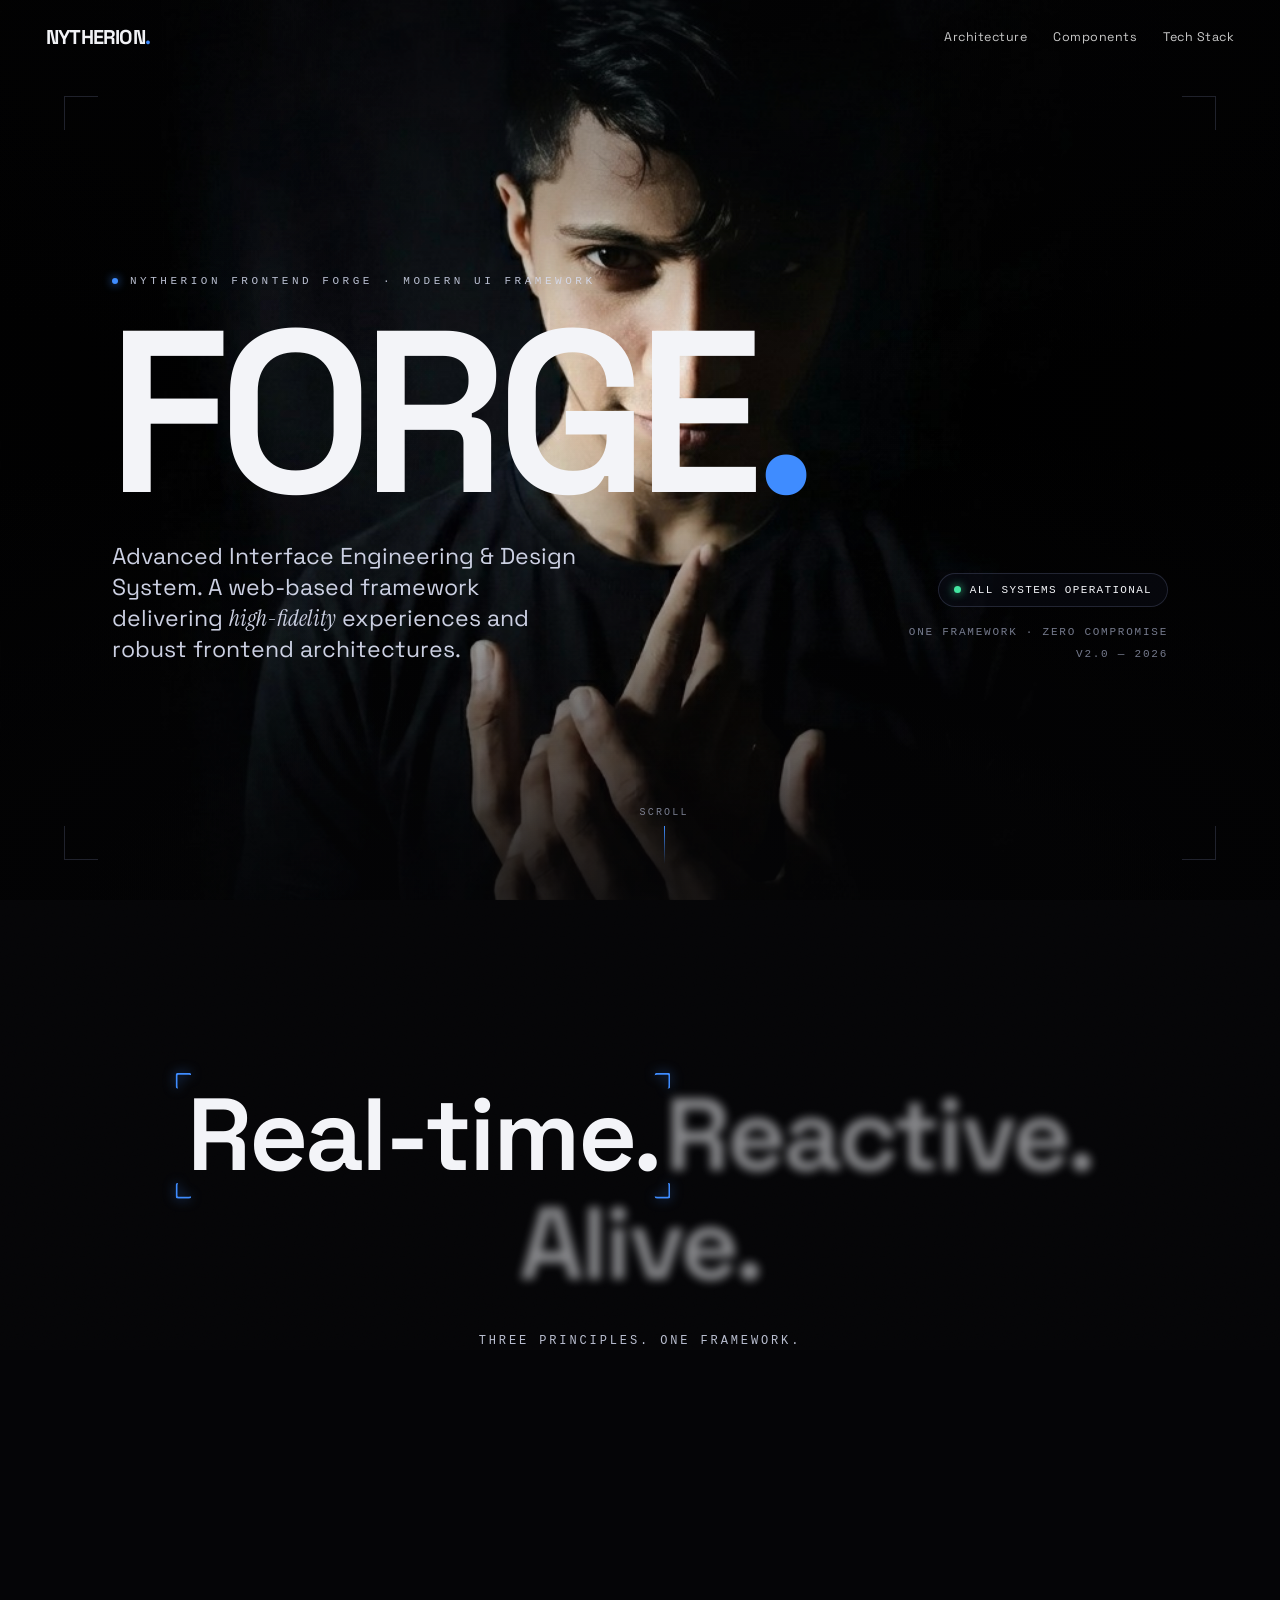
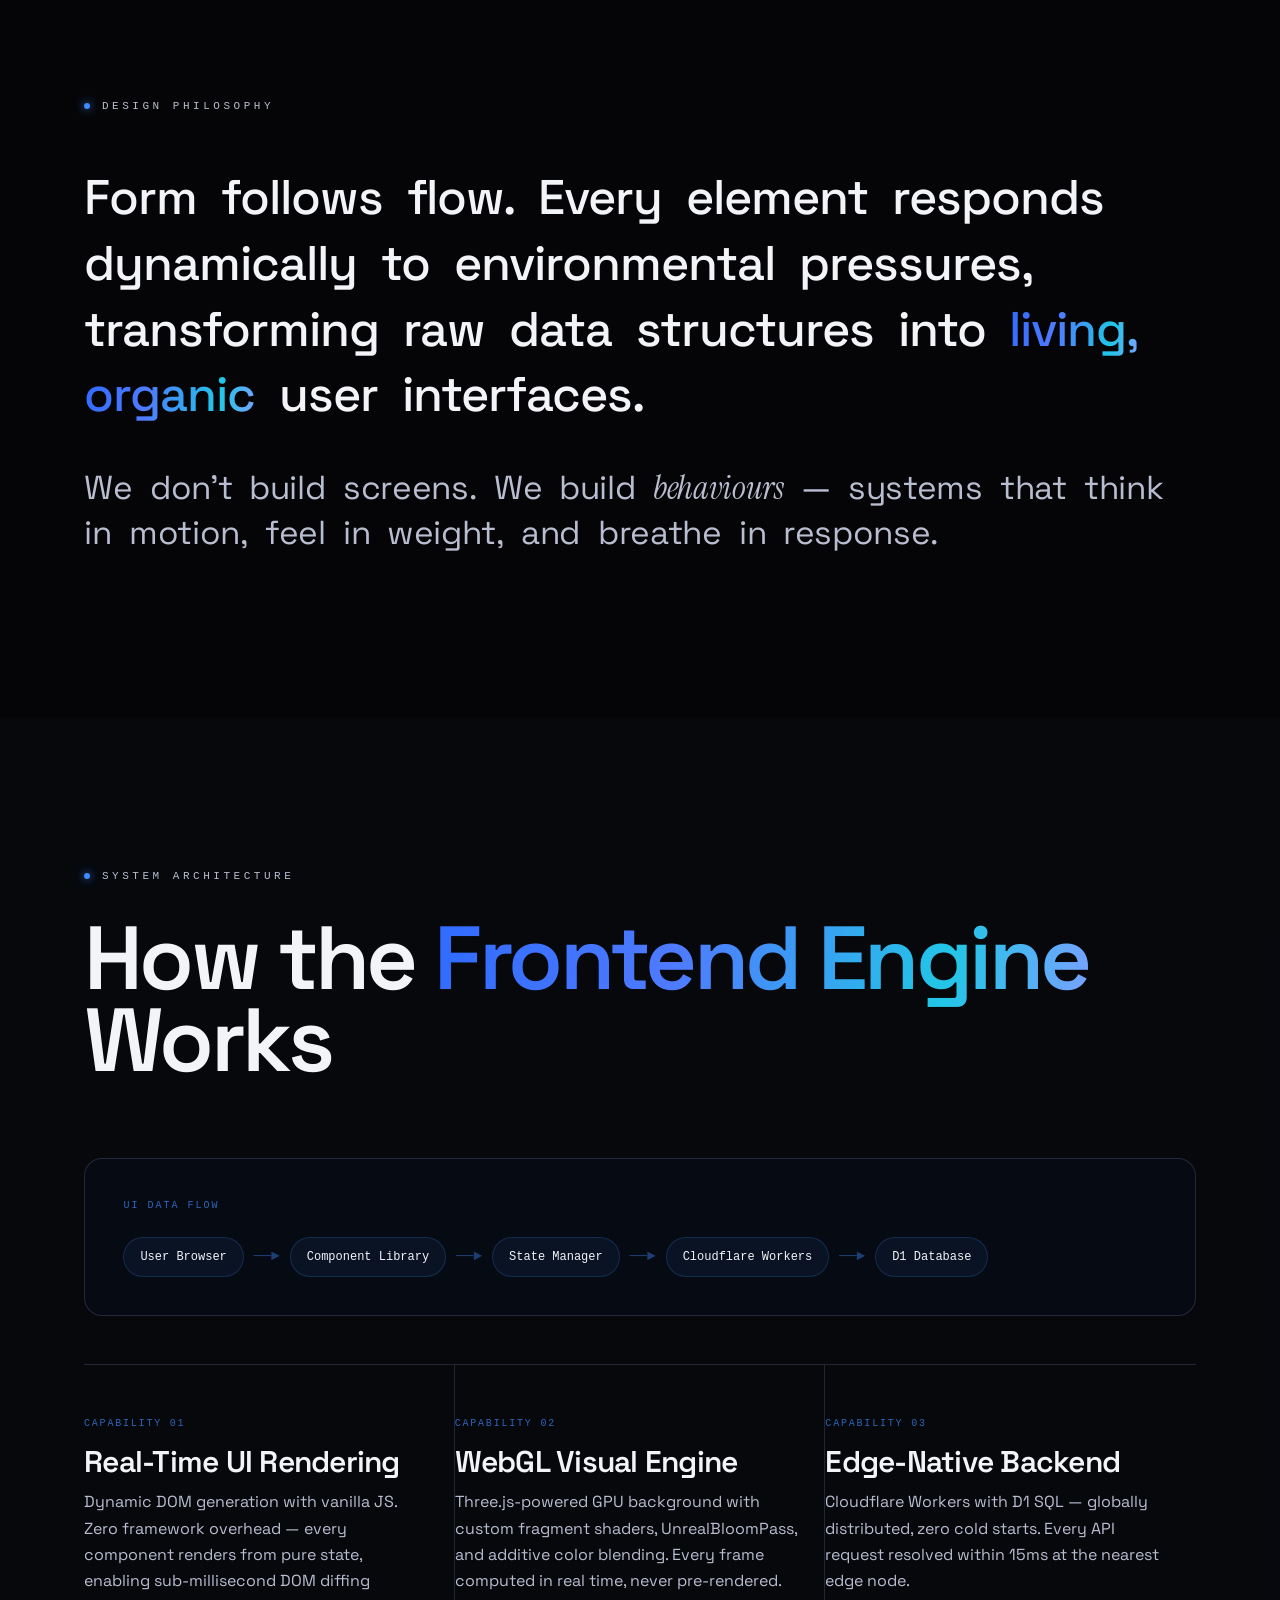
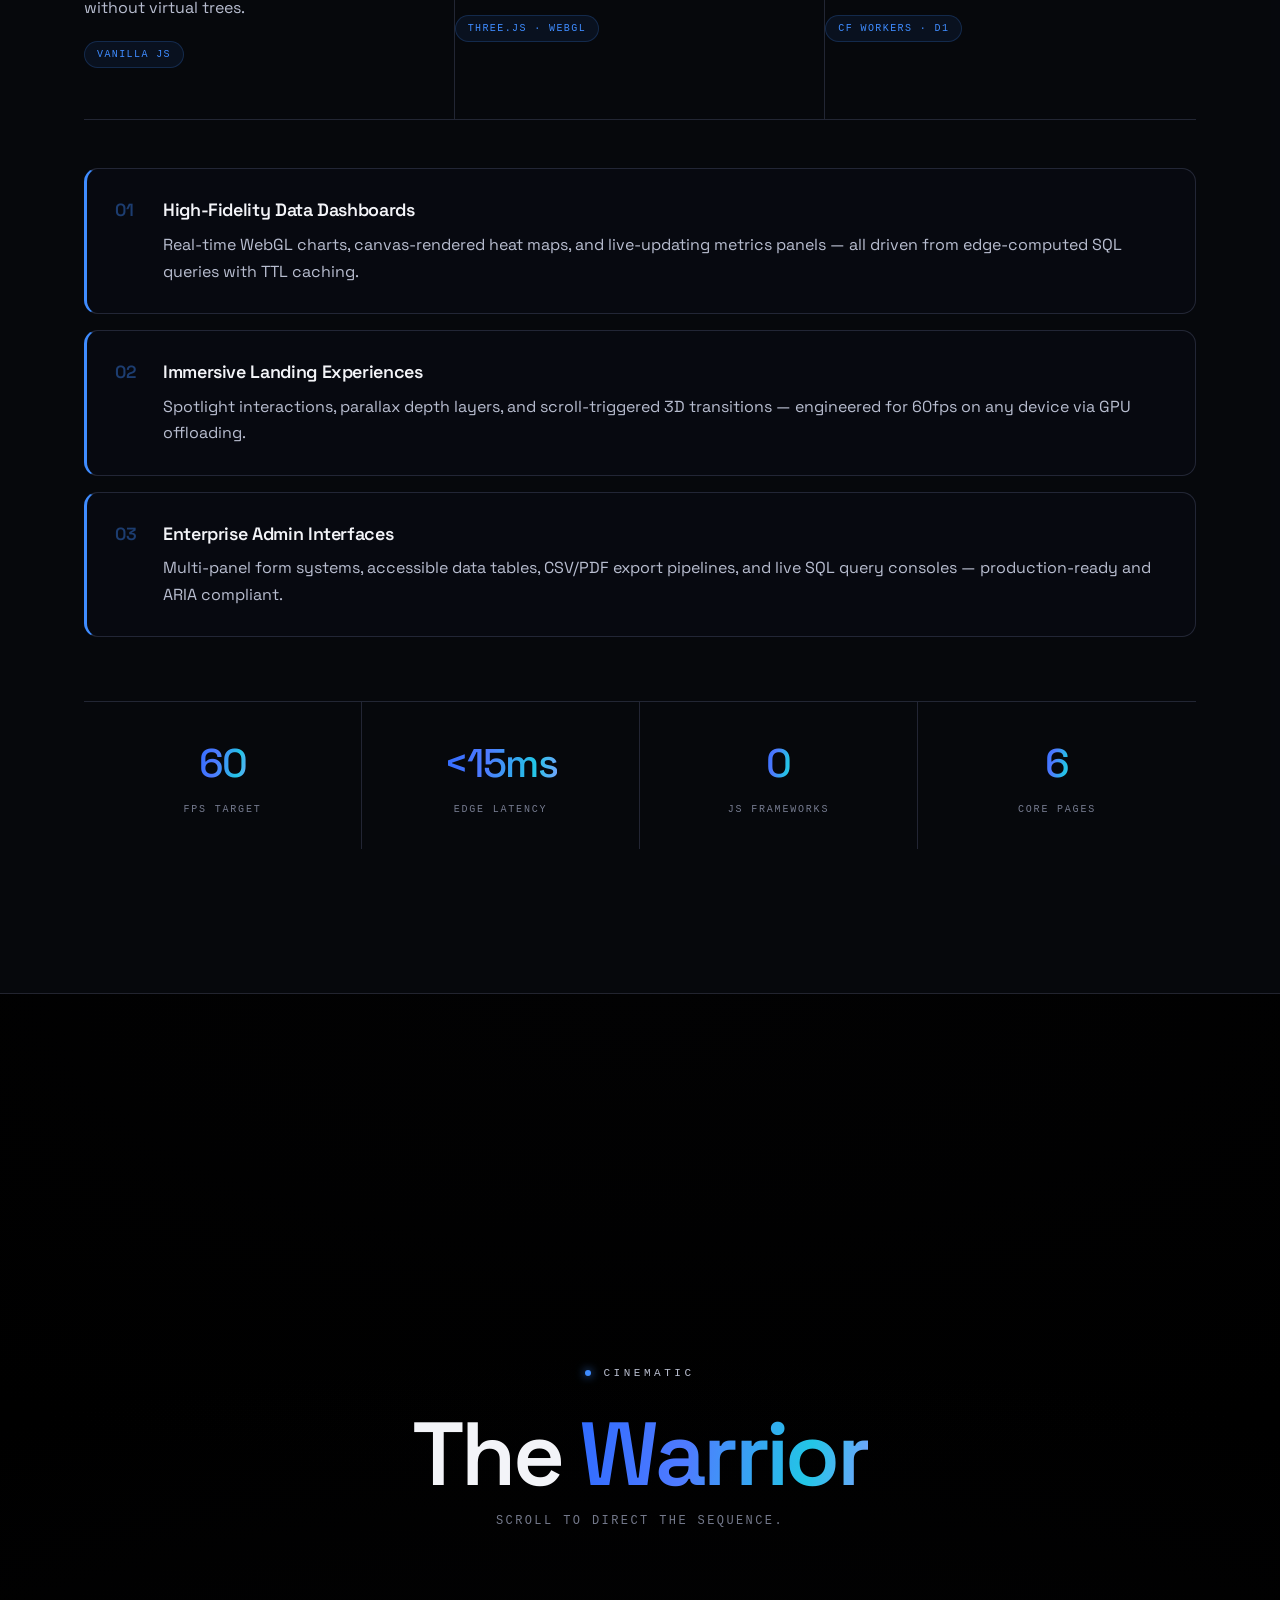
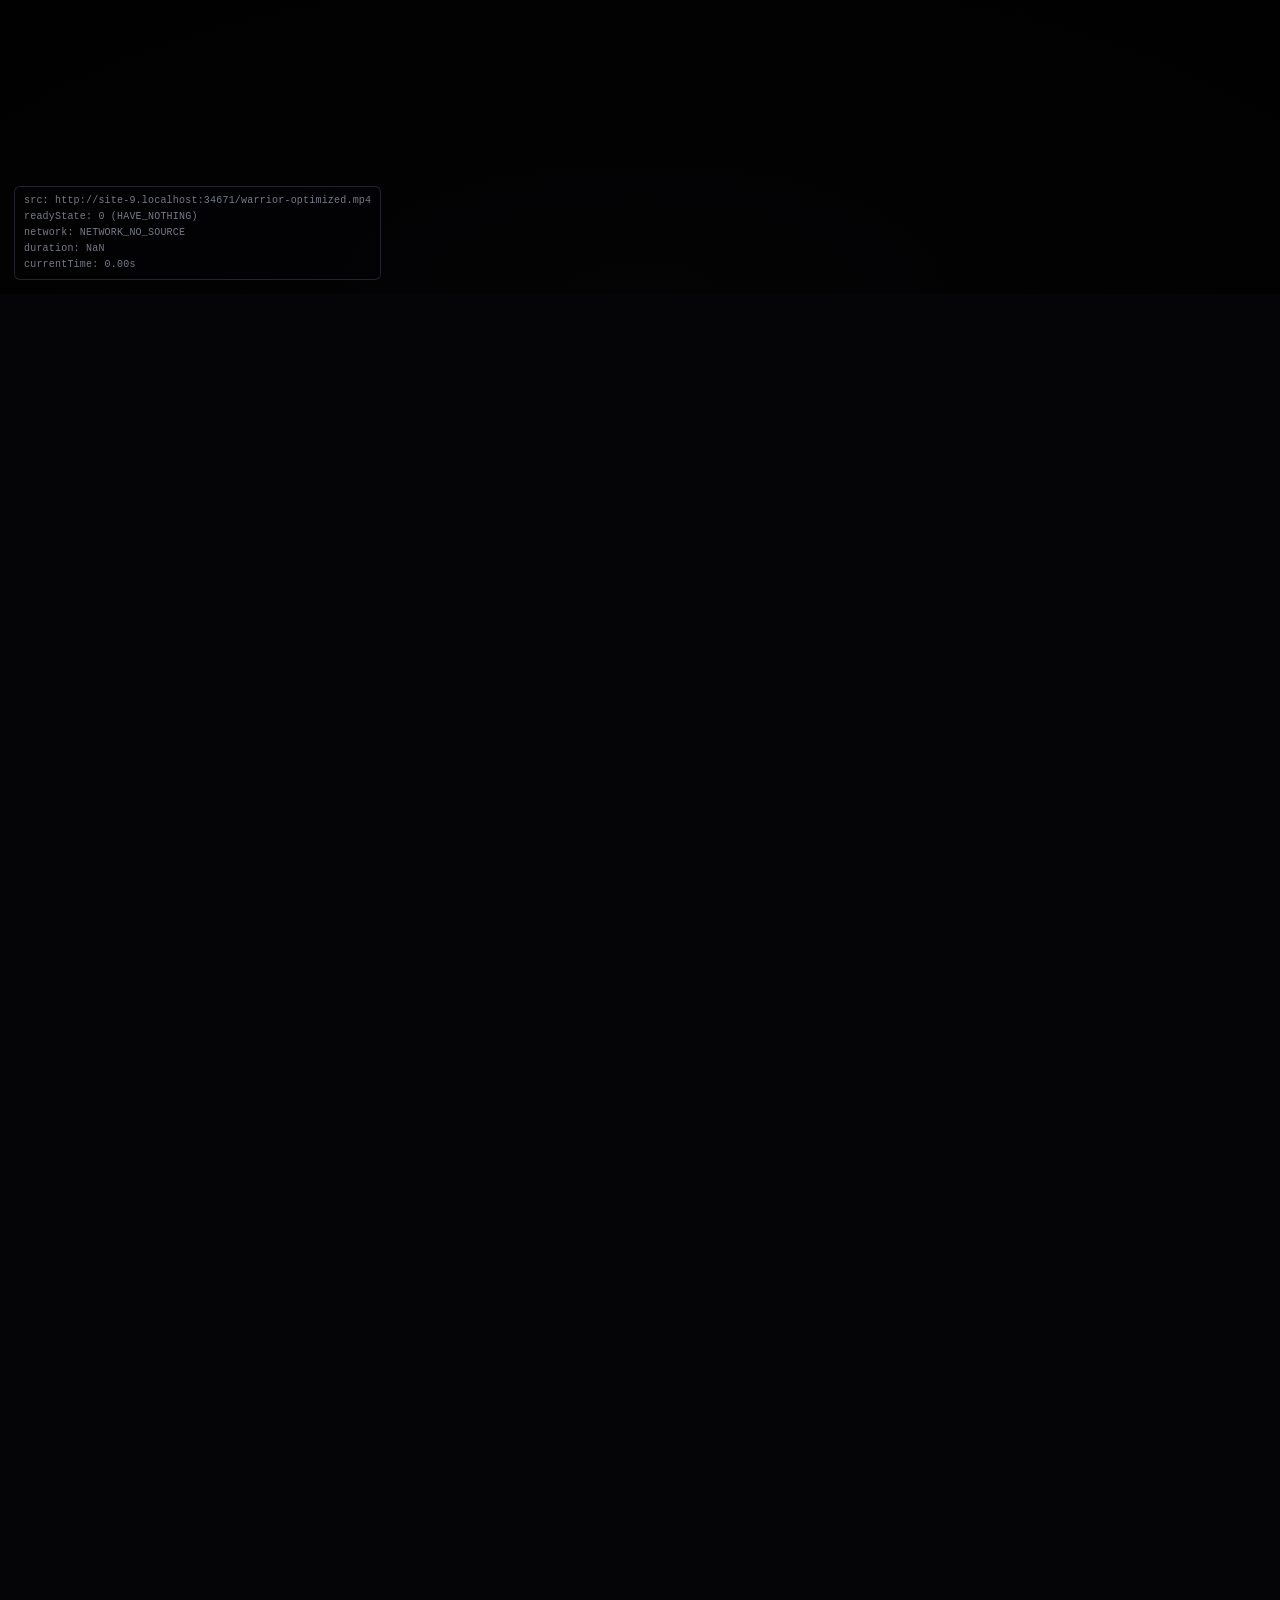
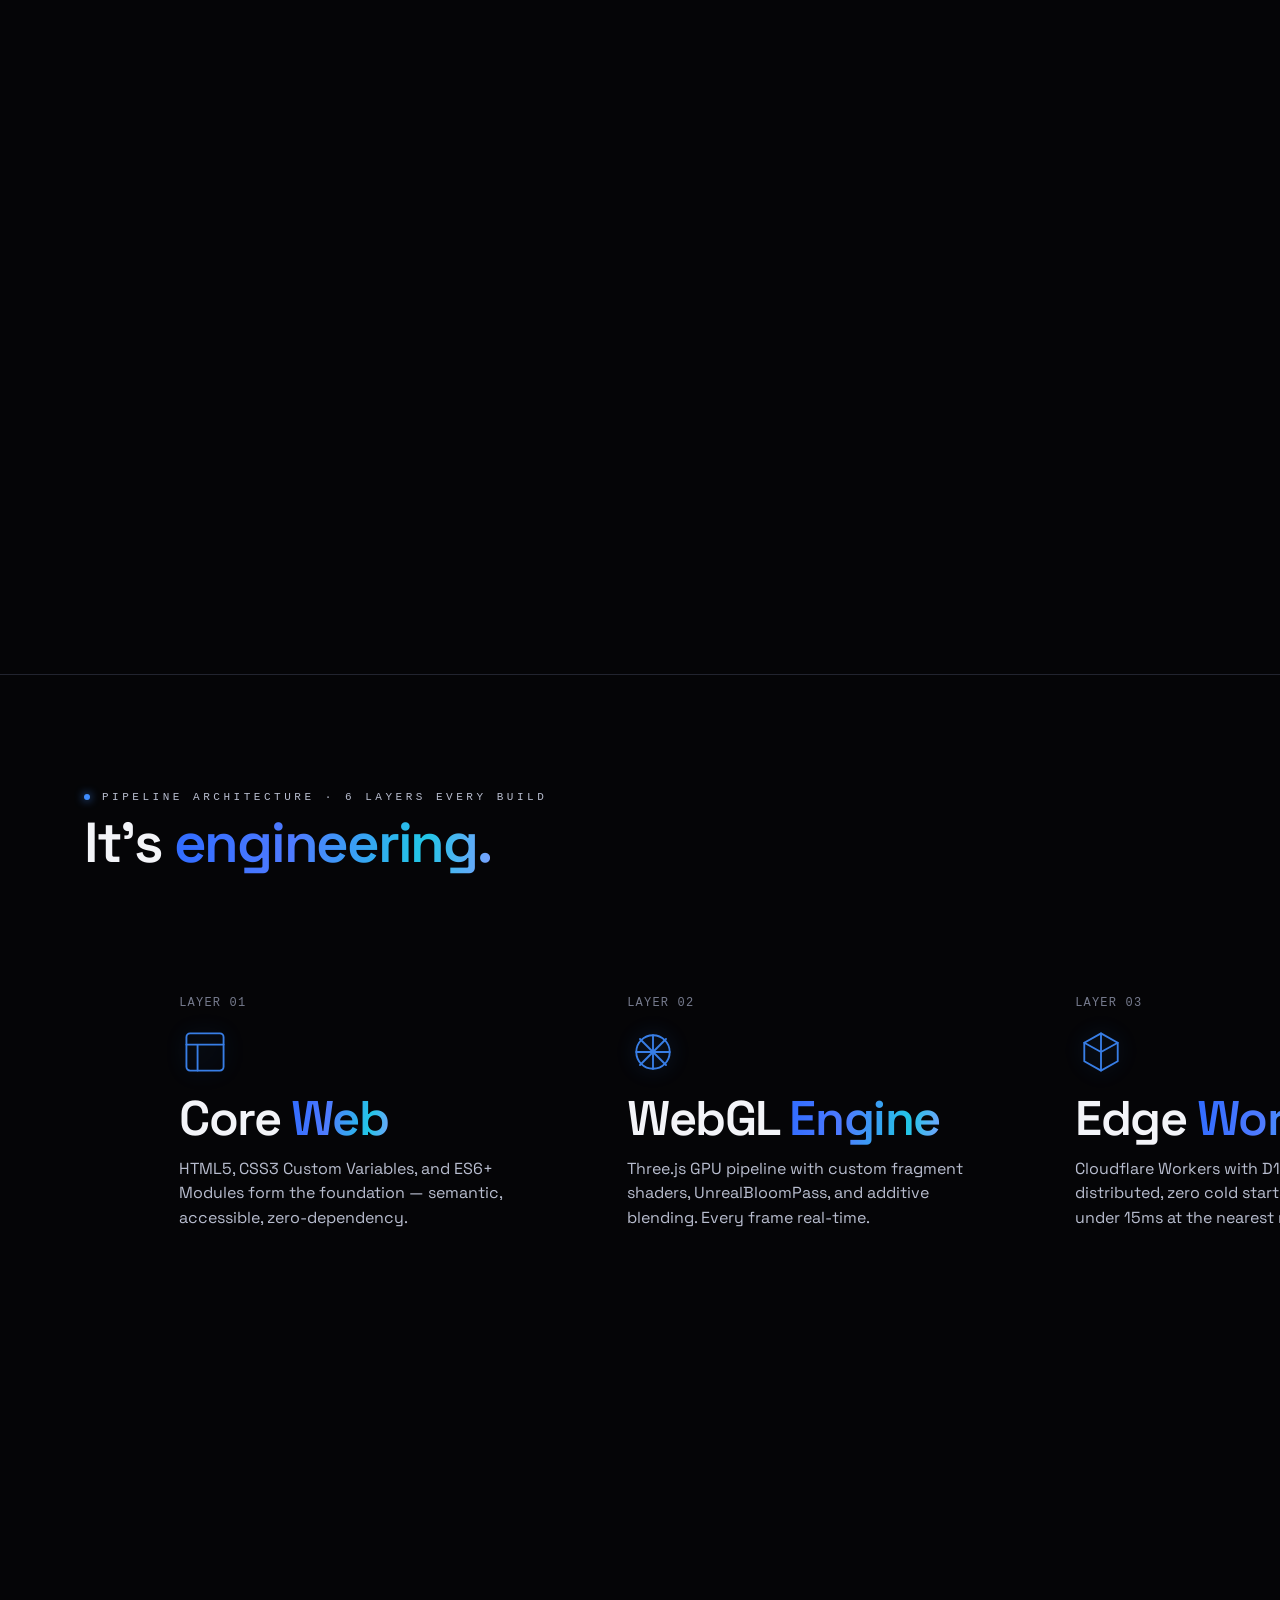
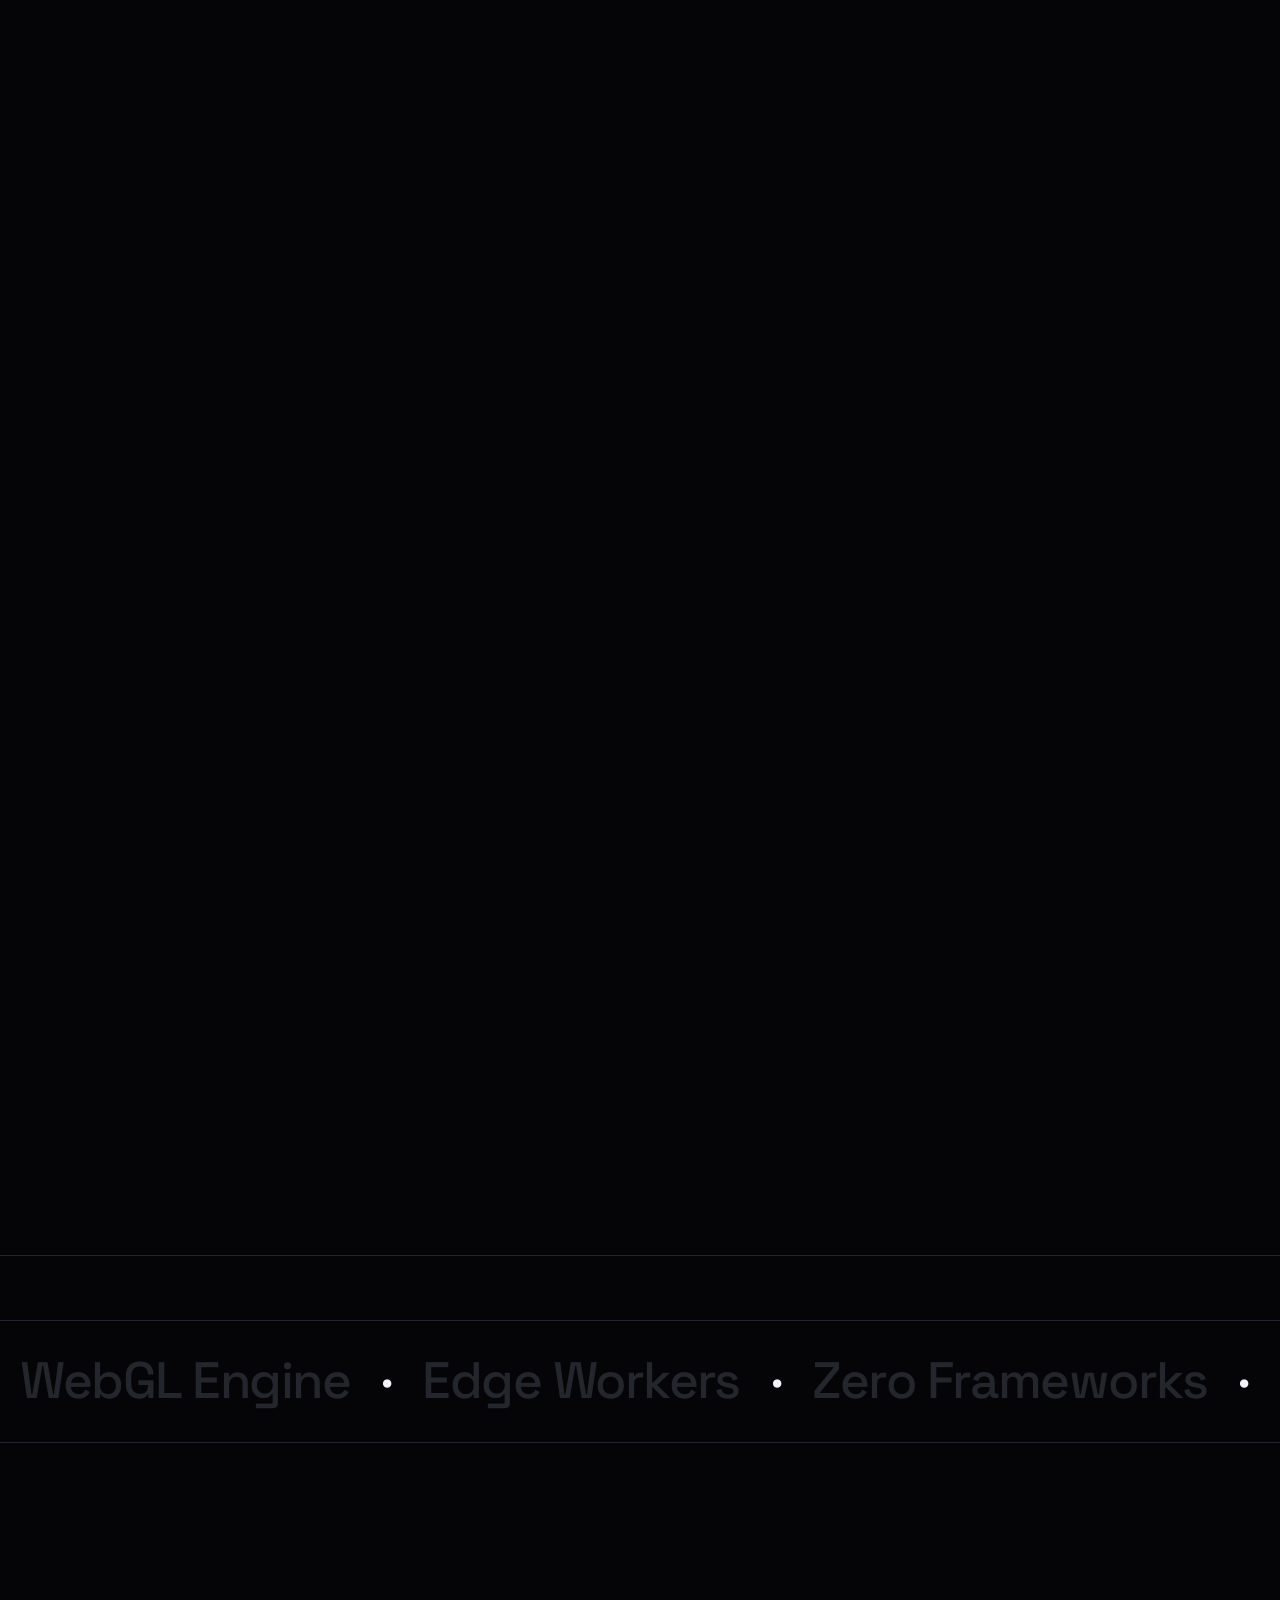
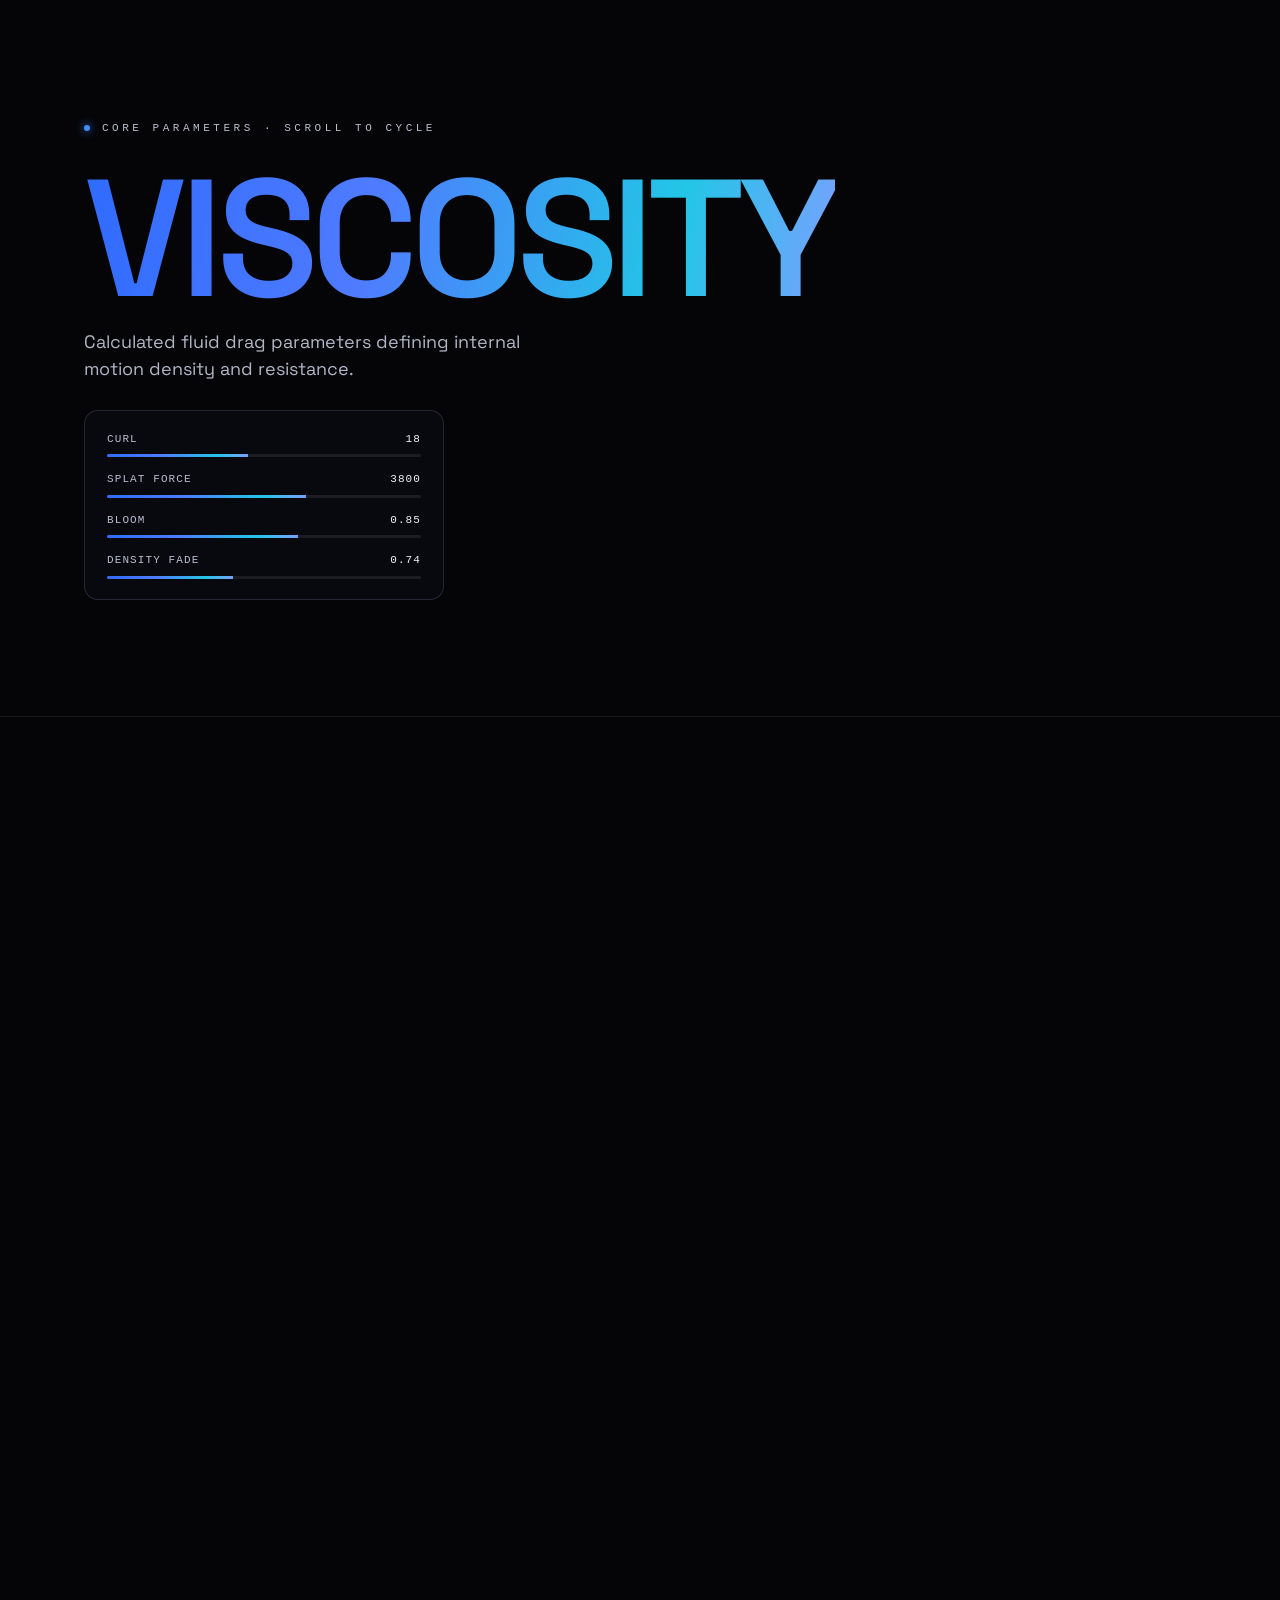
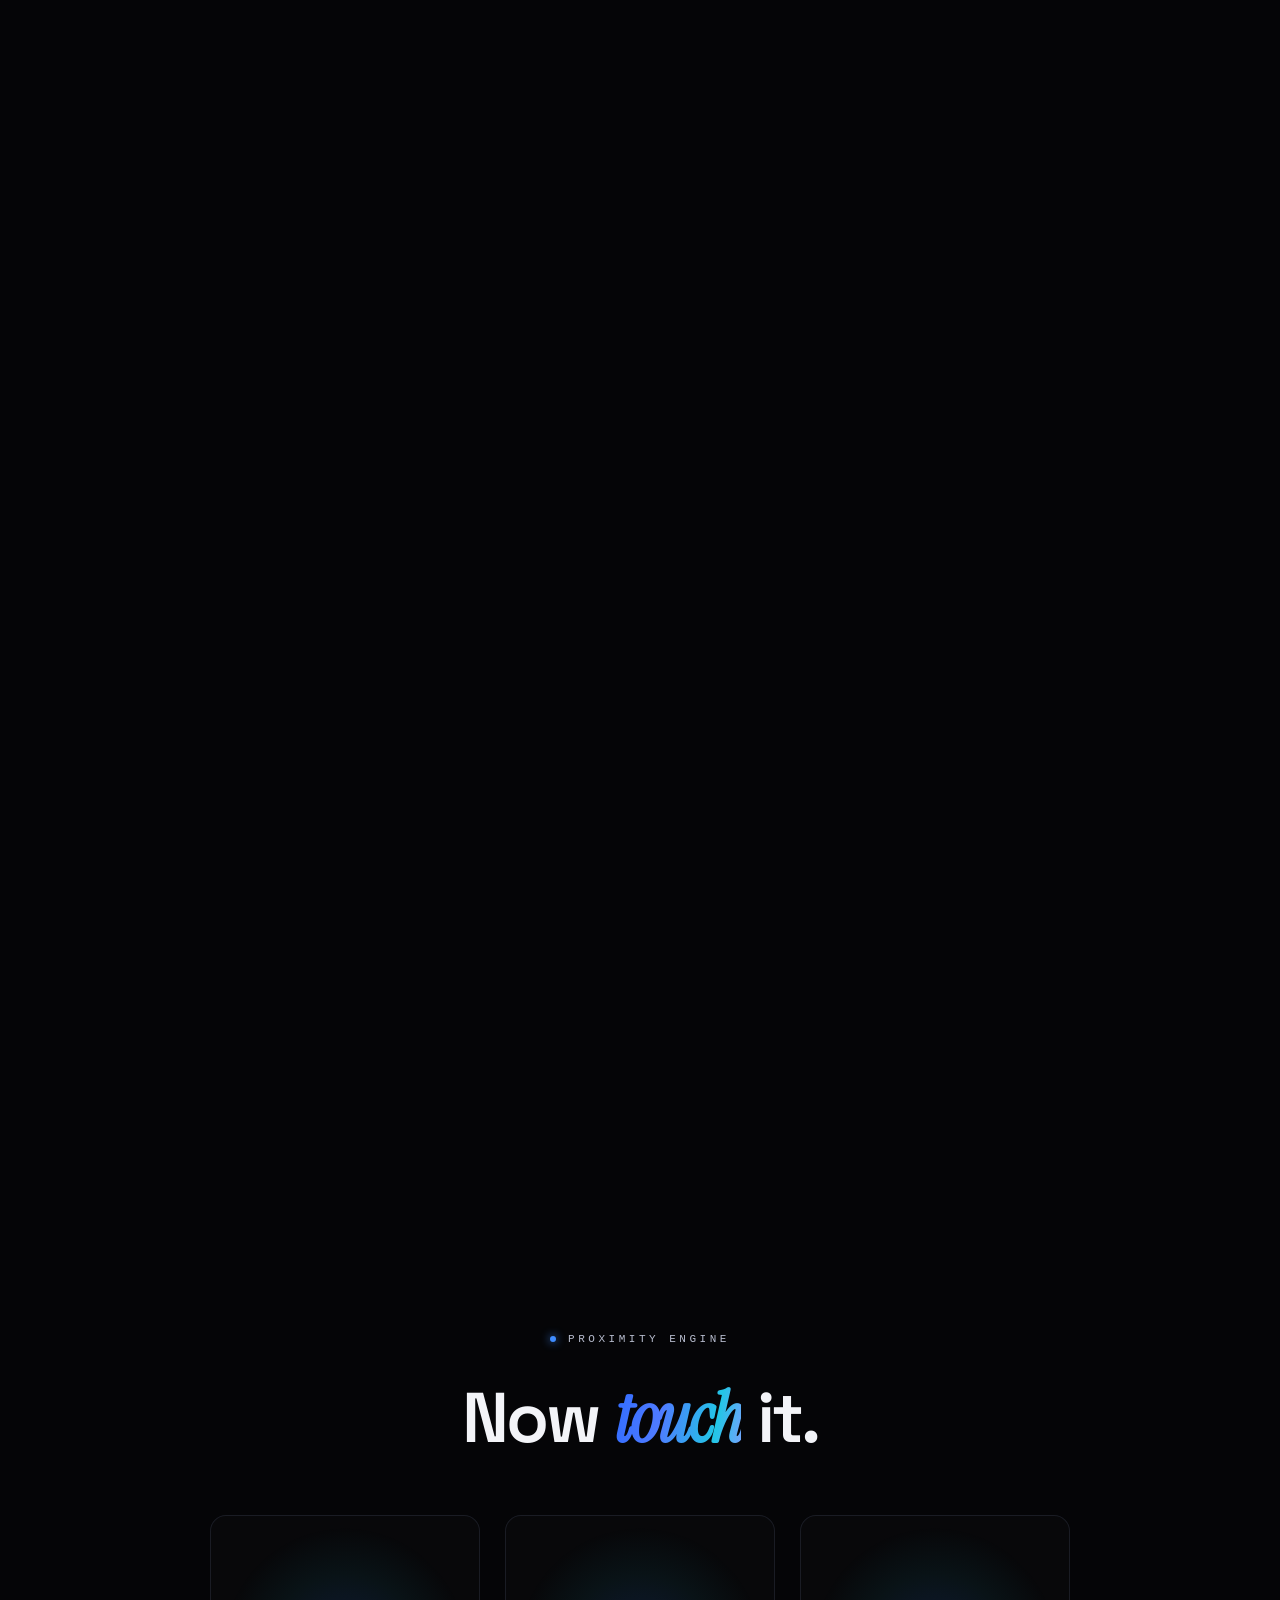
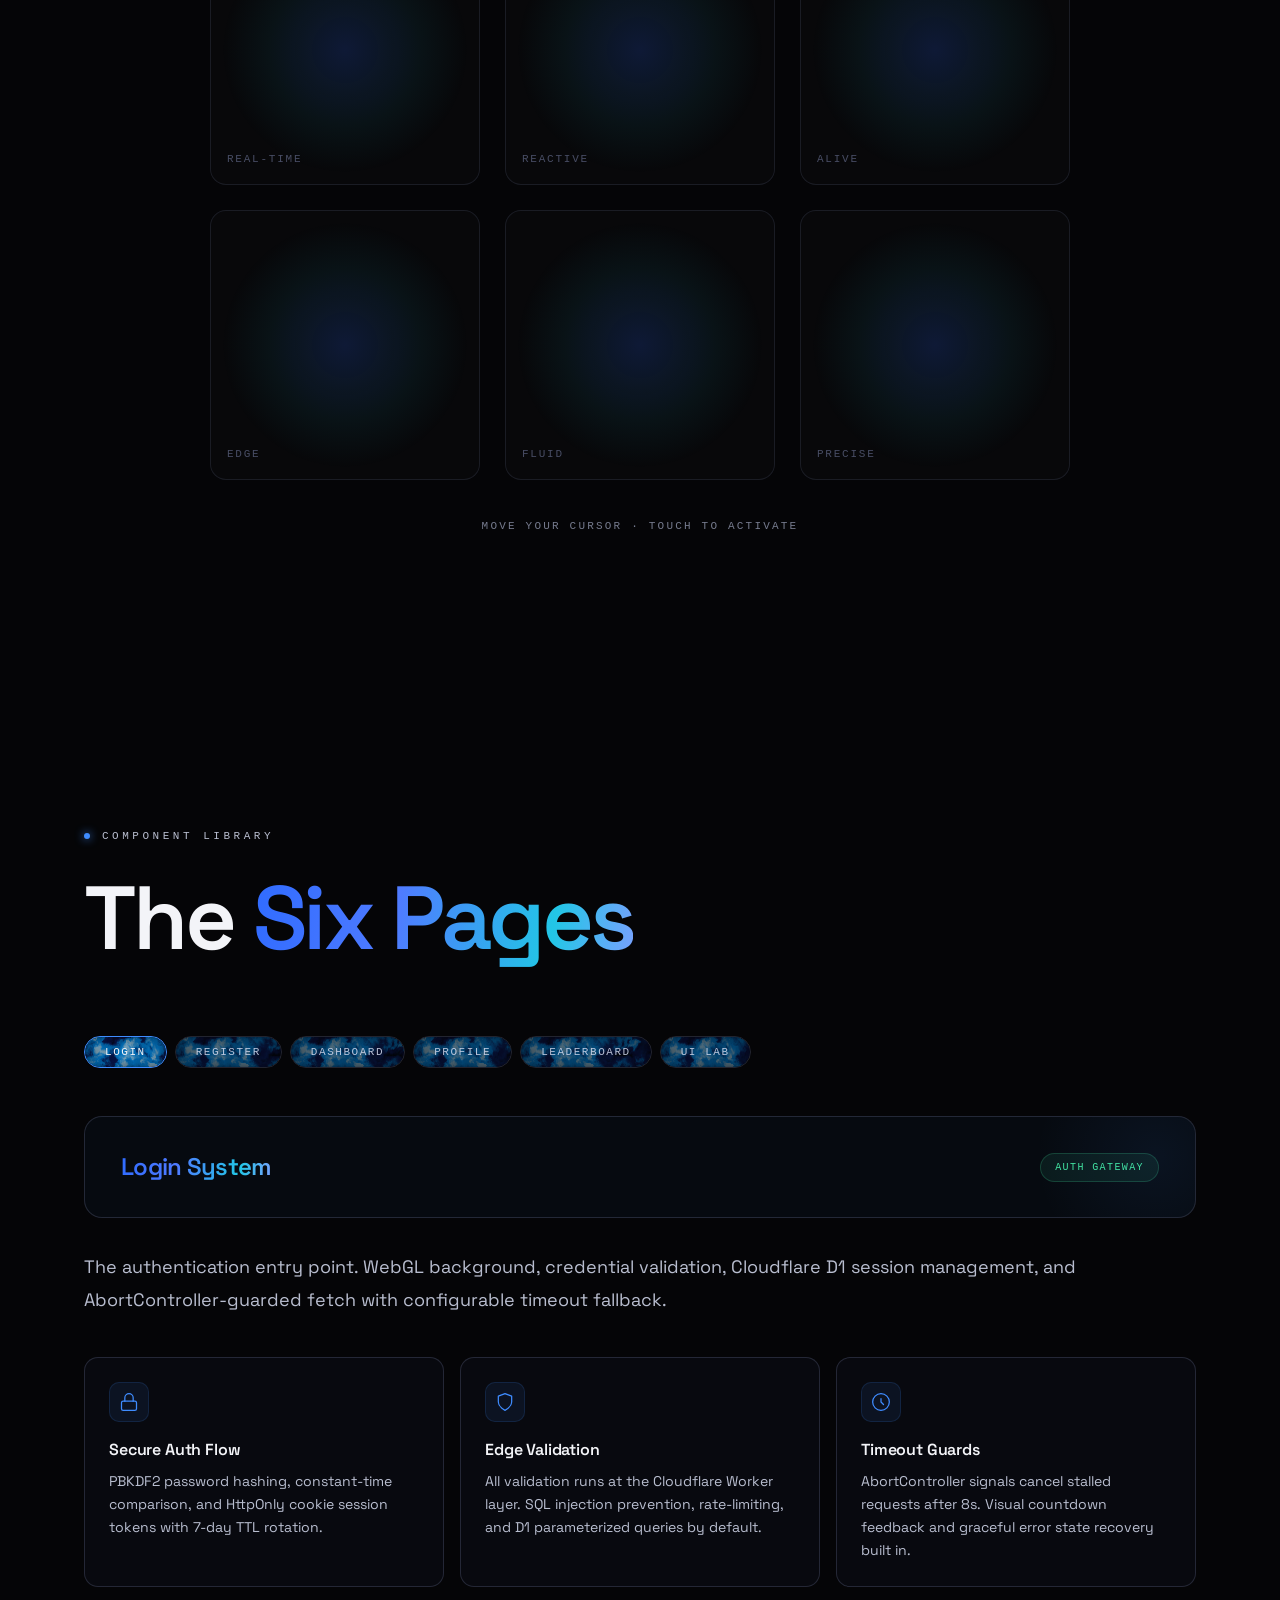
==== commit d87654e5: "Update About.html" ====
--- a/About.html
+++ b/About.html
@@ -2280,9 +2280,39 @@
       console.error('[warrior] video element error:', video.error);
     });
 
+    // ── Mobile unlock ──
+    // iOS Safari (and several Android browsers, especially on cellular)
+    // suspend video loading/decoding entirely until a genuine user gesture
+    // occurs — this is documented Apple/WebKit behavior, not a bug in this
+    // code. Without a gesture, readyState can stay stuck at HAVE_NOTHING/
+    // HAVE_METADATA forever, which is exactly "frozen on frame 1": the
+    // scrub loop's readyState>=2 gate below never passes. A muted, silent
+    // play()-then-immediately-pause() inside the very first touch/pointer
+    // event is the standard way to "unlock" decoding without the video
+    // ever visibly auto-playing. Desktop doesn't need this (no such
+    // restriction), so it's a no-op there if it ever runs.
+    let mobileUnlocked = false;
+    function unlockMobileVideo() {
+      if (mobileUnlocked) return;
+      mobileUnlocked = true;
+      video.load();
+      const p = video.play();
+      if (p && typeof p.then === 'function') {
+        p.then(() => video.pause()).catch(() => { /* blocked — scrubLoop will keep retrying readiness regardless */ });
+      } else {
+        video.pause();
+      }
+    }
+    if (coarsePtr) {
+      window.addEventListener('touchstart', unlockMobileVideo, { passive: true, once: true });
+      window.addEventListener('pointerdown', unlockMobileVideo, { passive: true, once: true });
+      window.addEventListener('scroll', unlockMobileVideo, { passive: true, once: true });
+    }
+
     let sectionVisible = false;
     const warriorIO = new IntersectionObserver(entries => {
       sectionVisible = entries[0].isIntersecting;
+      if (sectionVisible && coarsePtr) unlockMobileVideo();
     }, { threshold: 0 });
     warriorIO.observe(section);
 
@@ -2300,6 +2330,7 @@
         'network: '    + (netNames[video.networkState] || video.networkState) + '\n' +
         'duration: '   + (isFinite(video.duration) ? video.duration.toFixed(2) + 's' : 'NaN') + '\n' +
         'currentTime: '+ video.currentTime.toFixed(2) + 's' +
+        (coarsePtr ? '\nmobile unlock: ' + (mobileUnlocked ? 'fired' : 'waiting for touch/scroll') : '') +
         (video.error ? '\nERROR: code ' + video.error.code : '');
     }
 
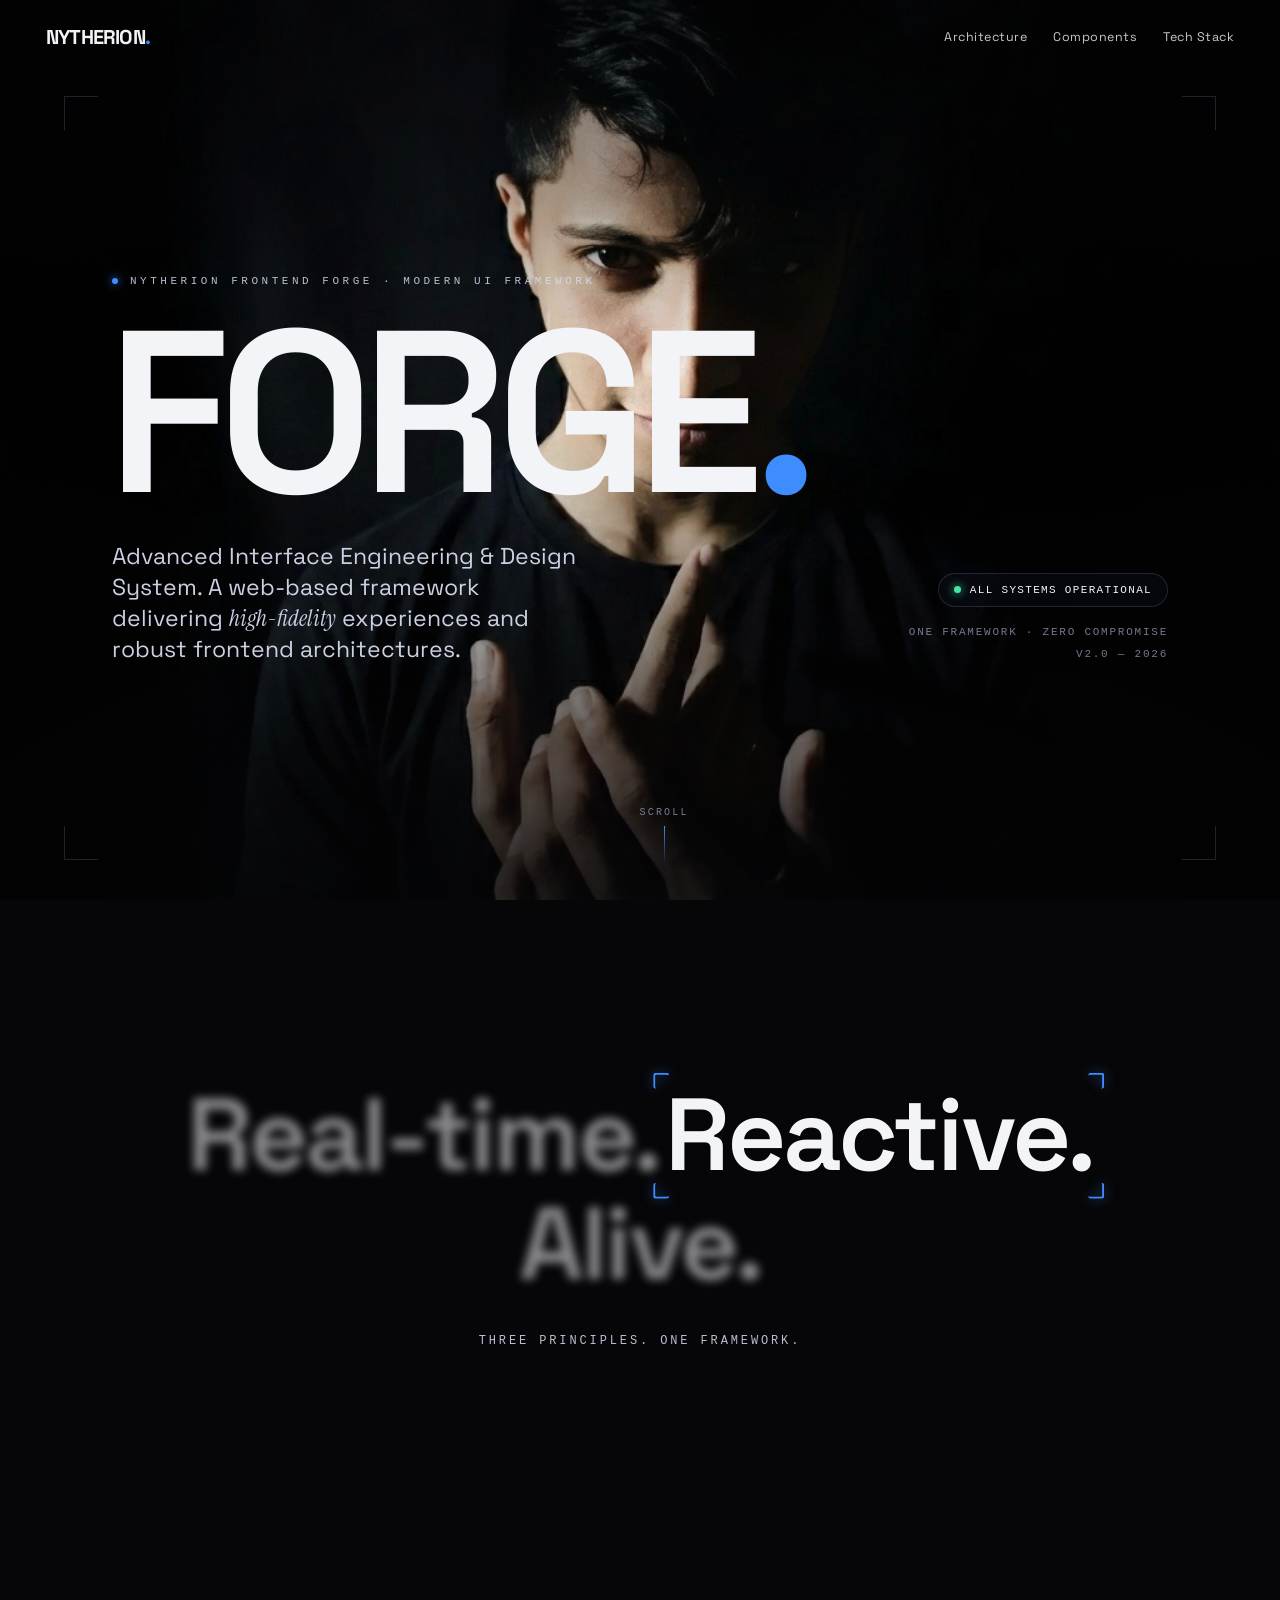
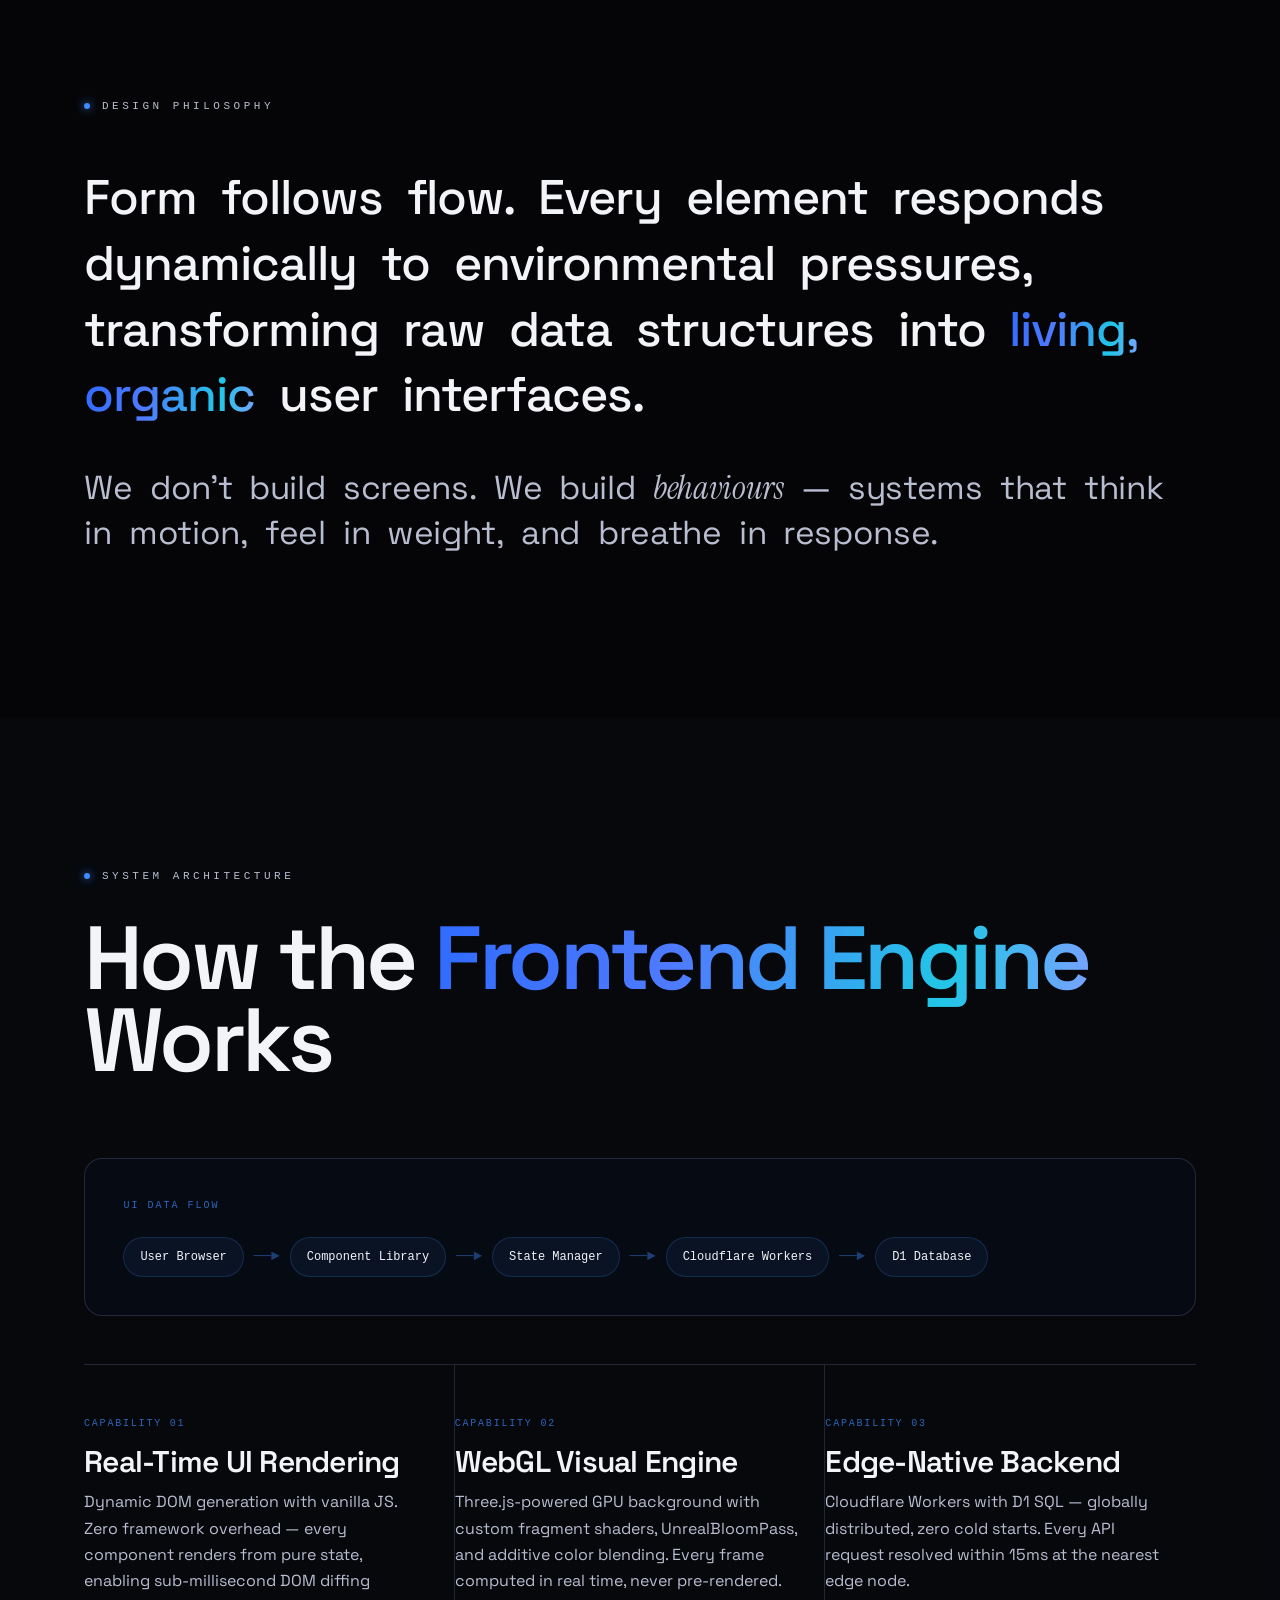
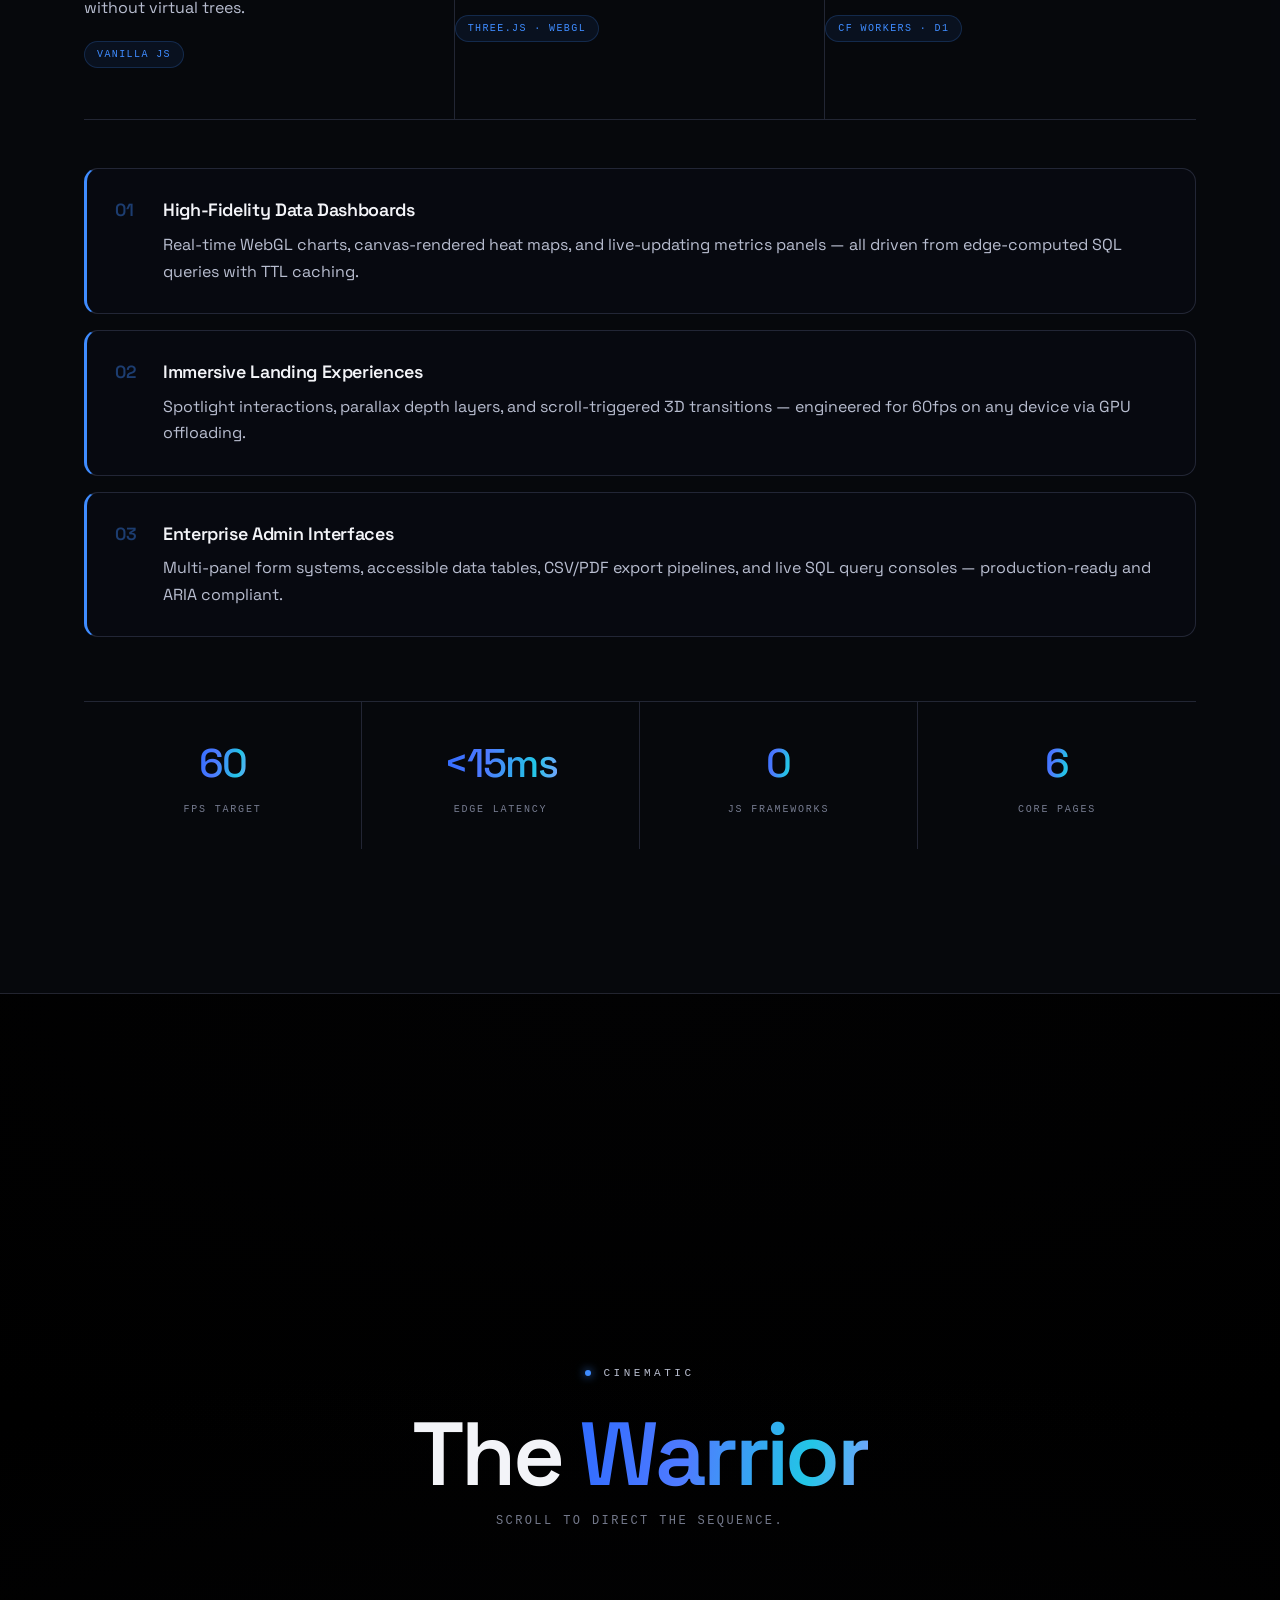
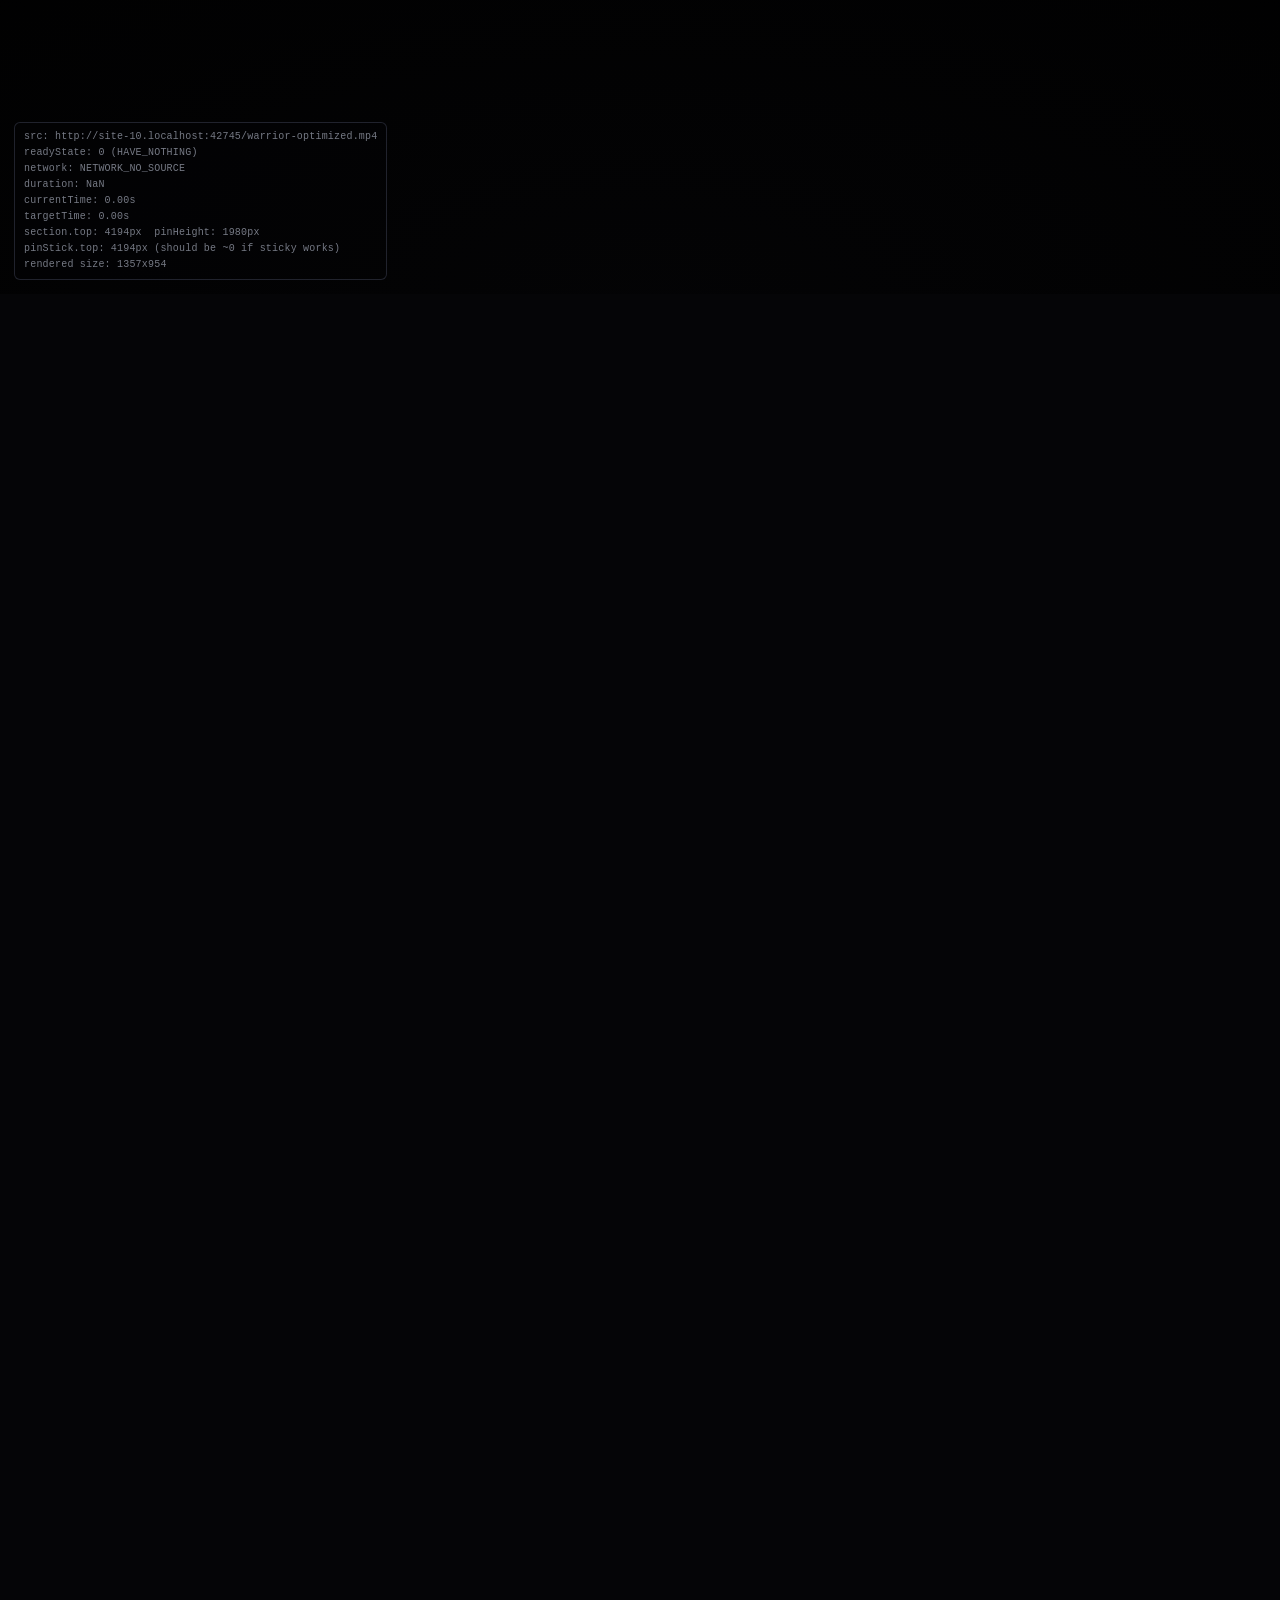
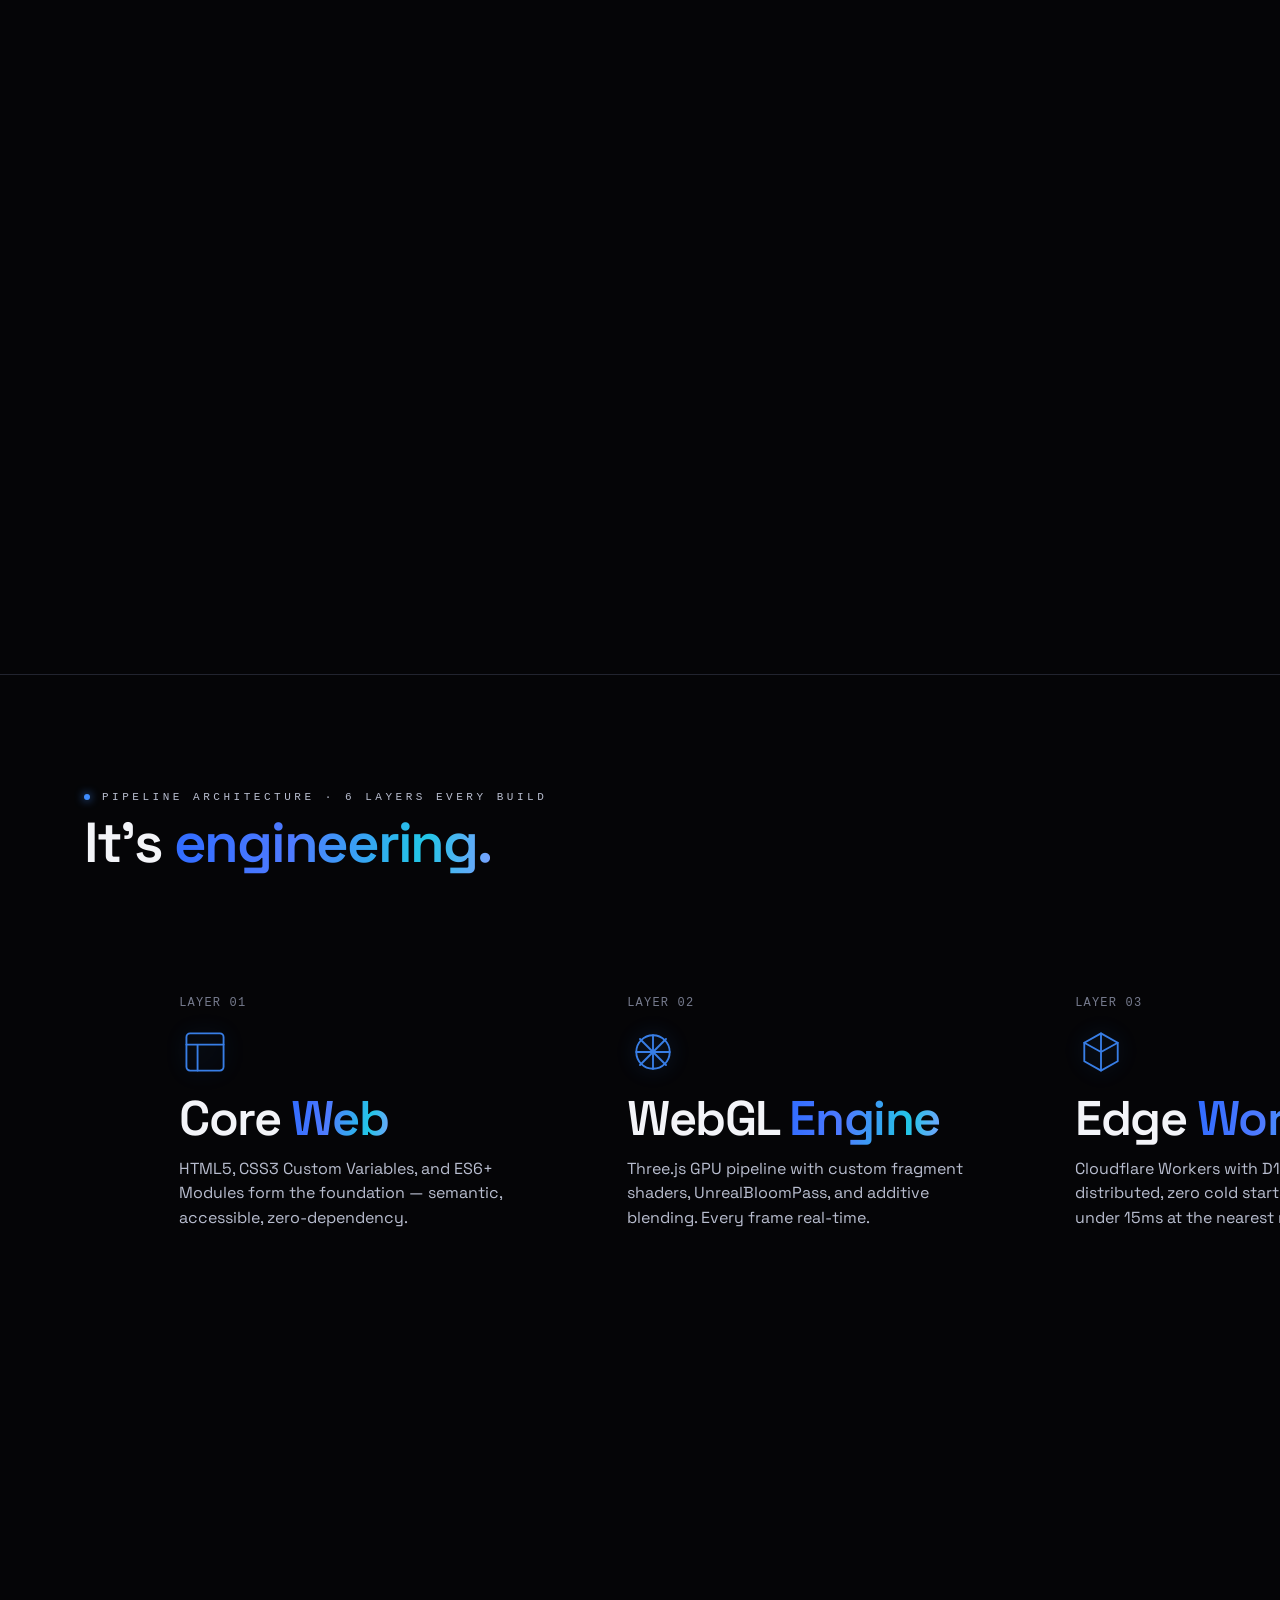
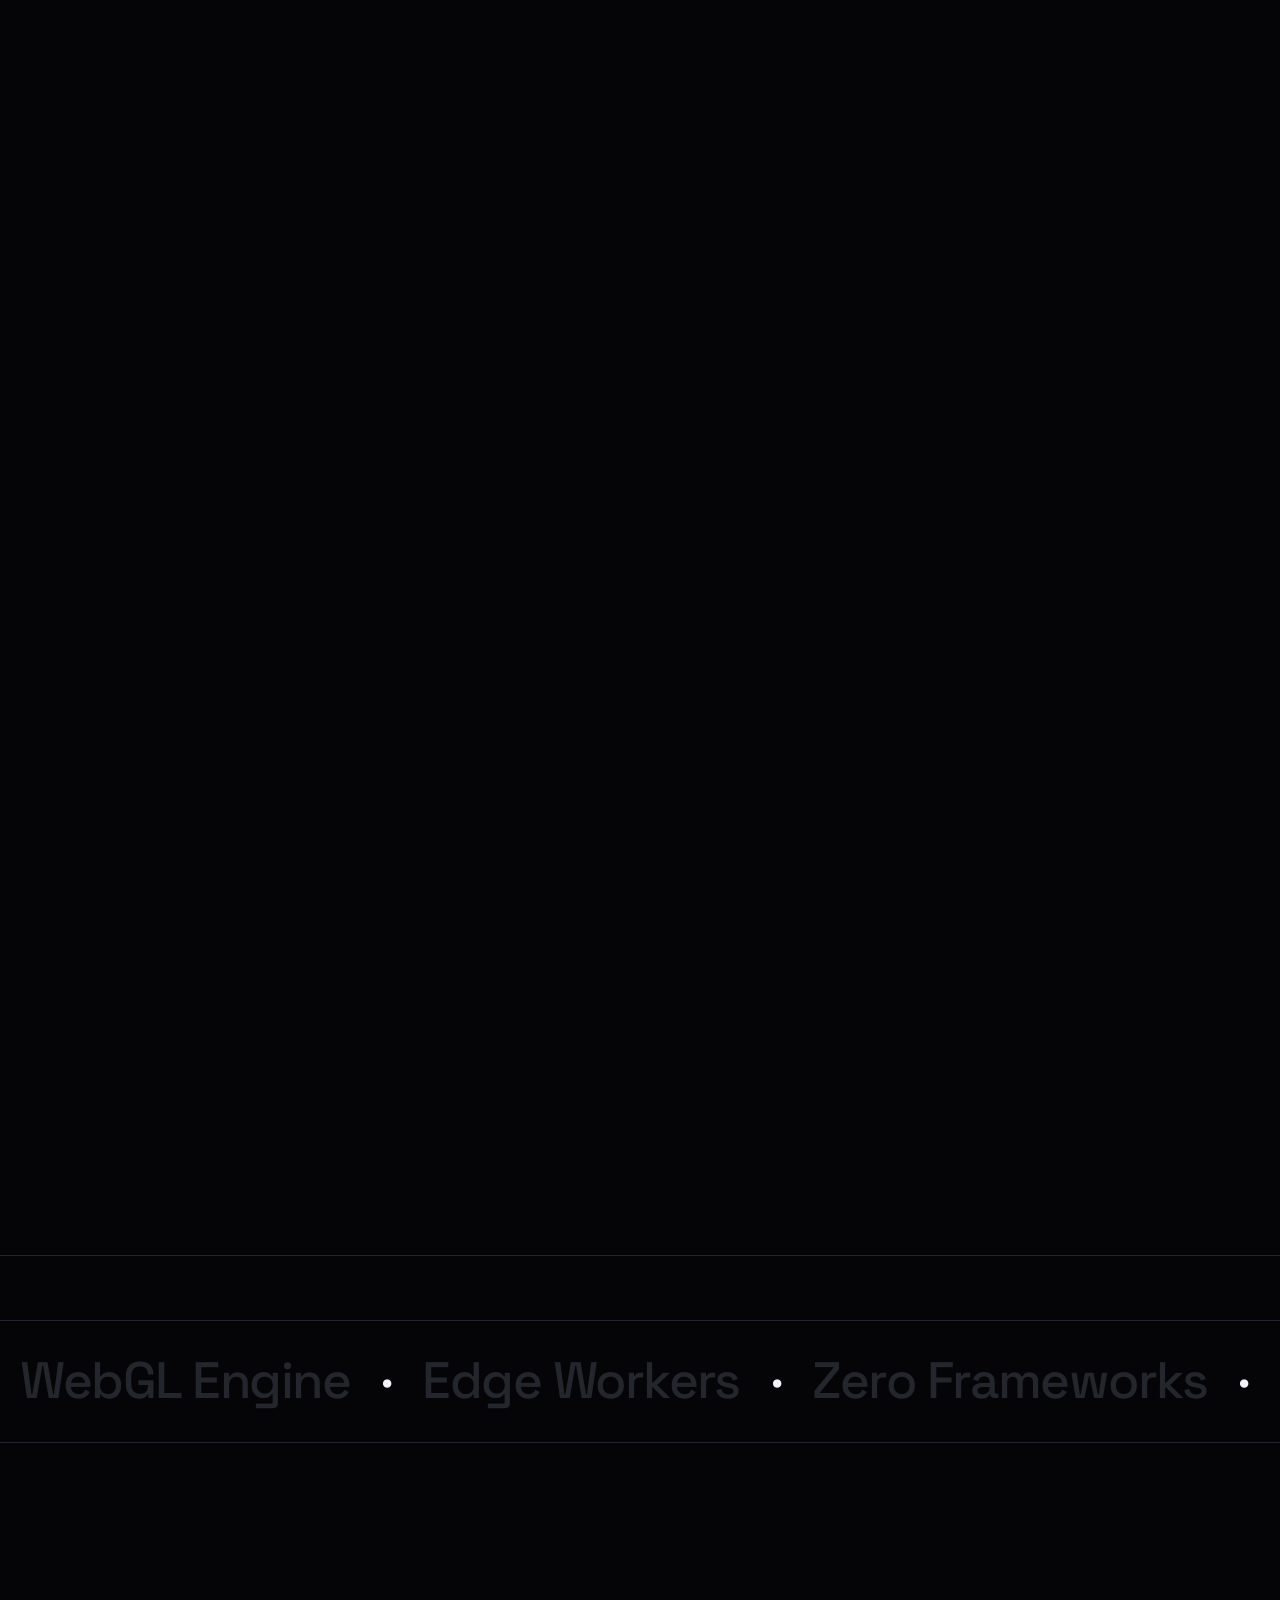
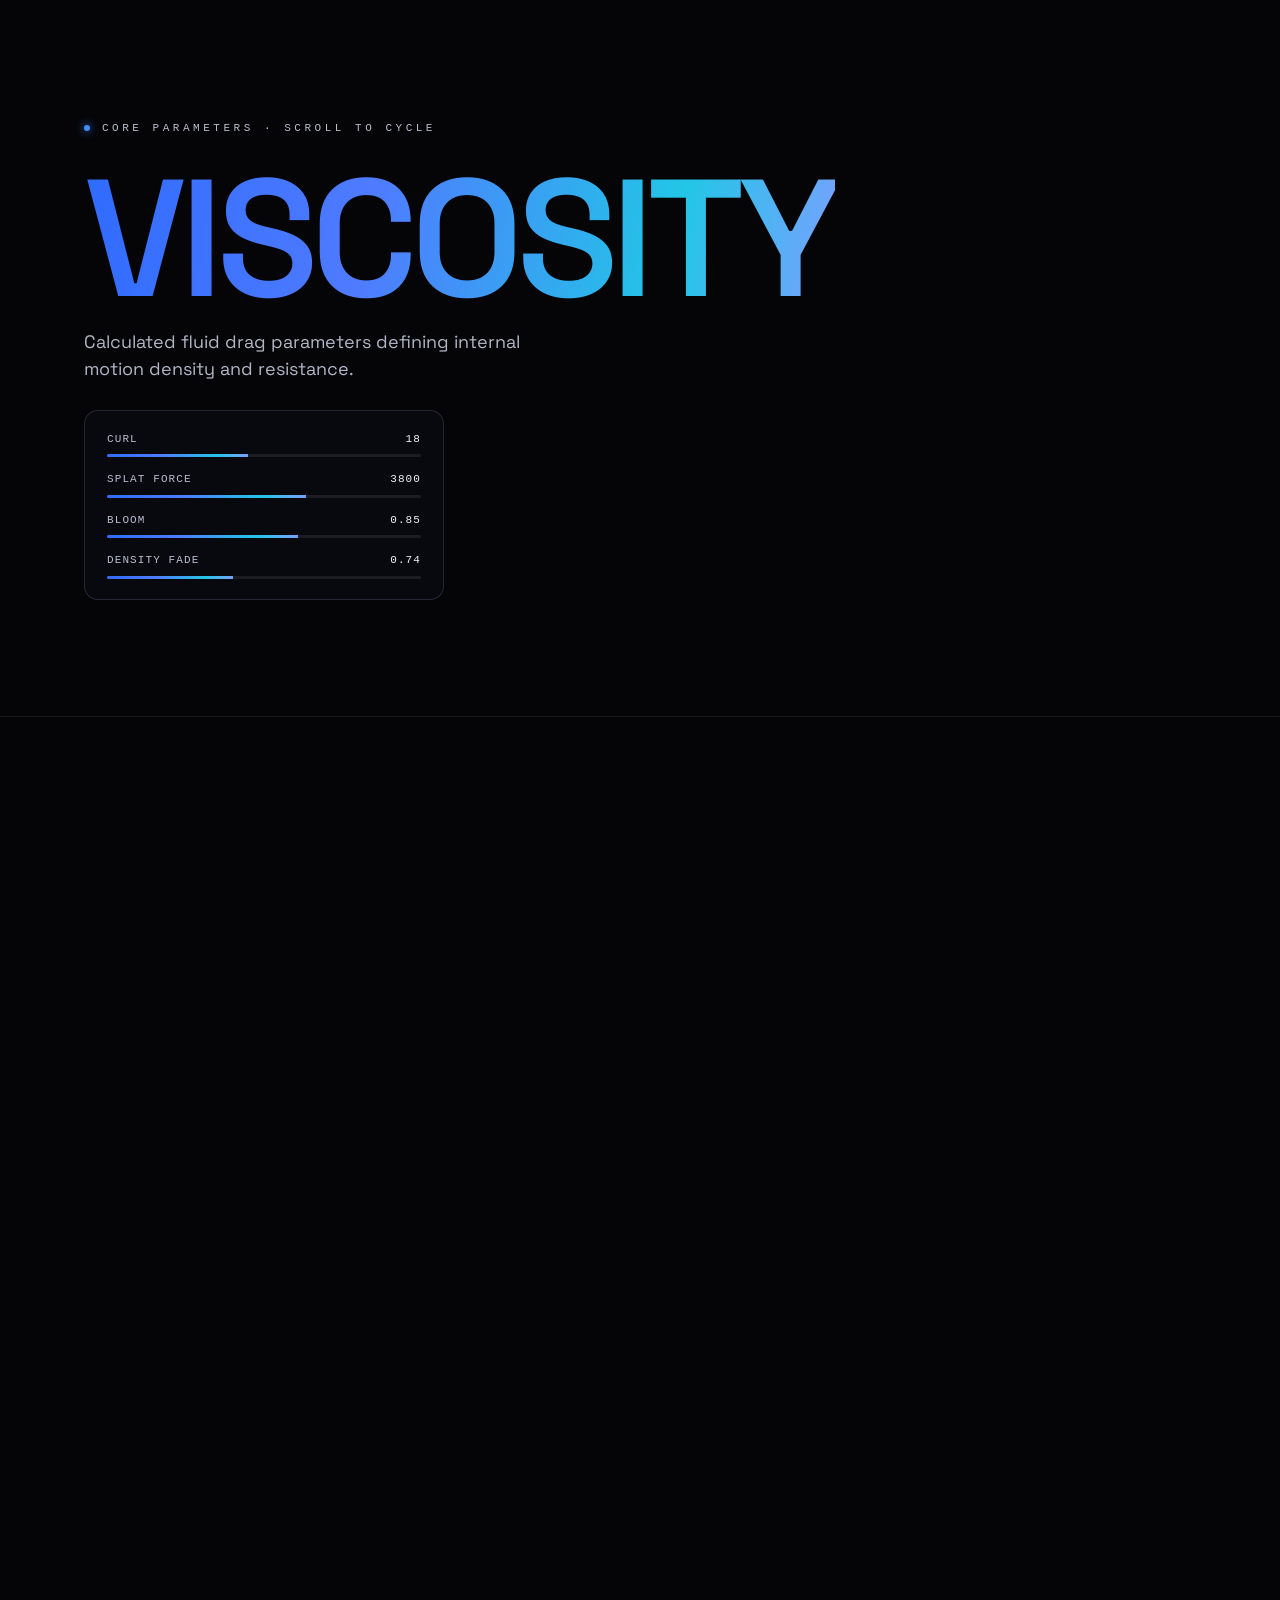
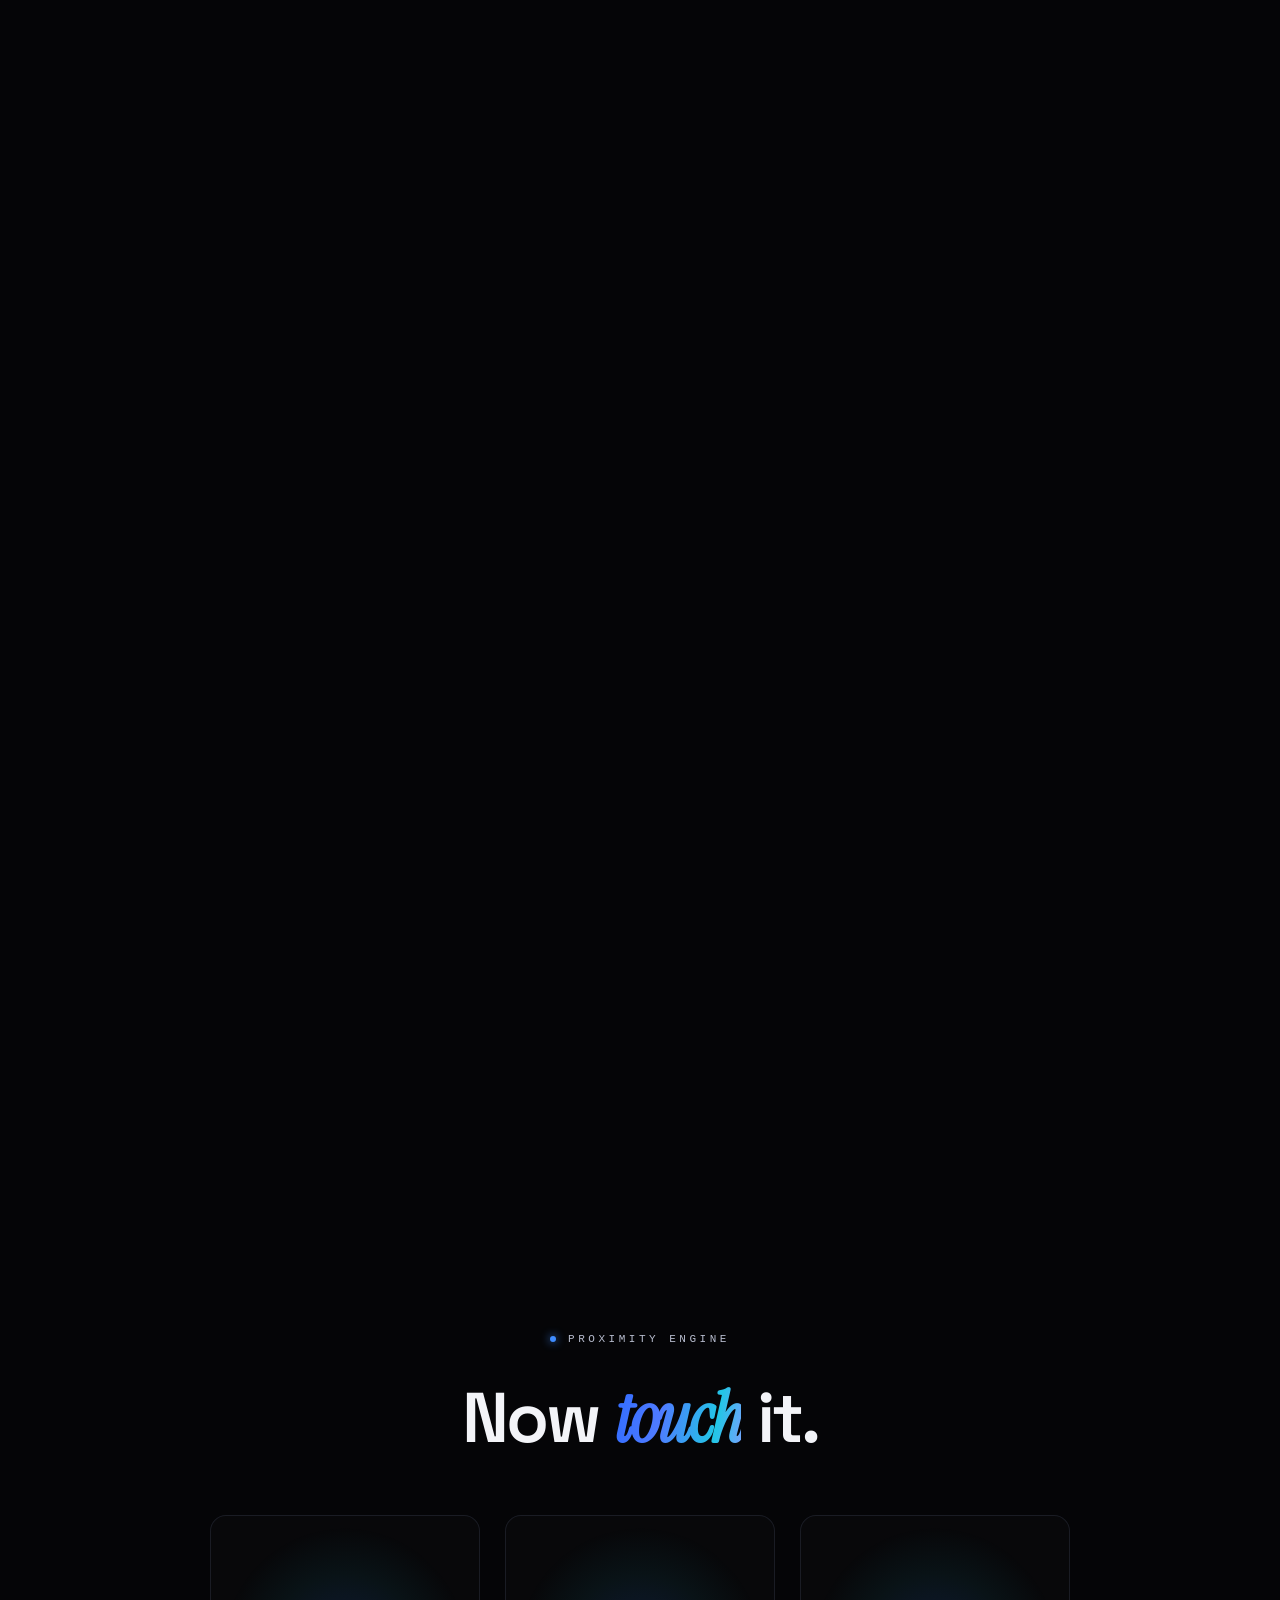
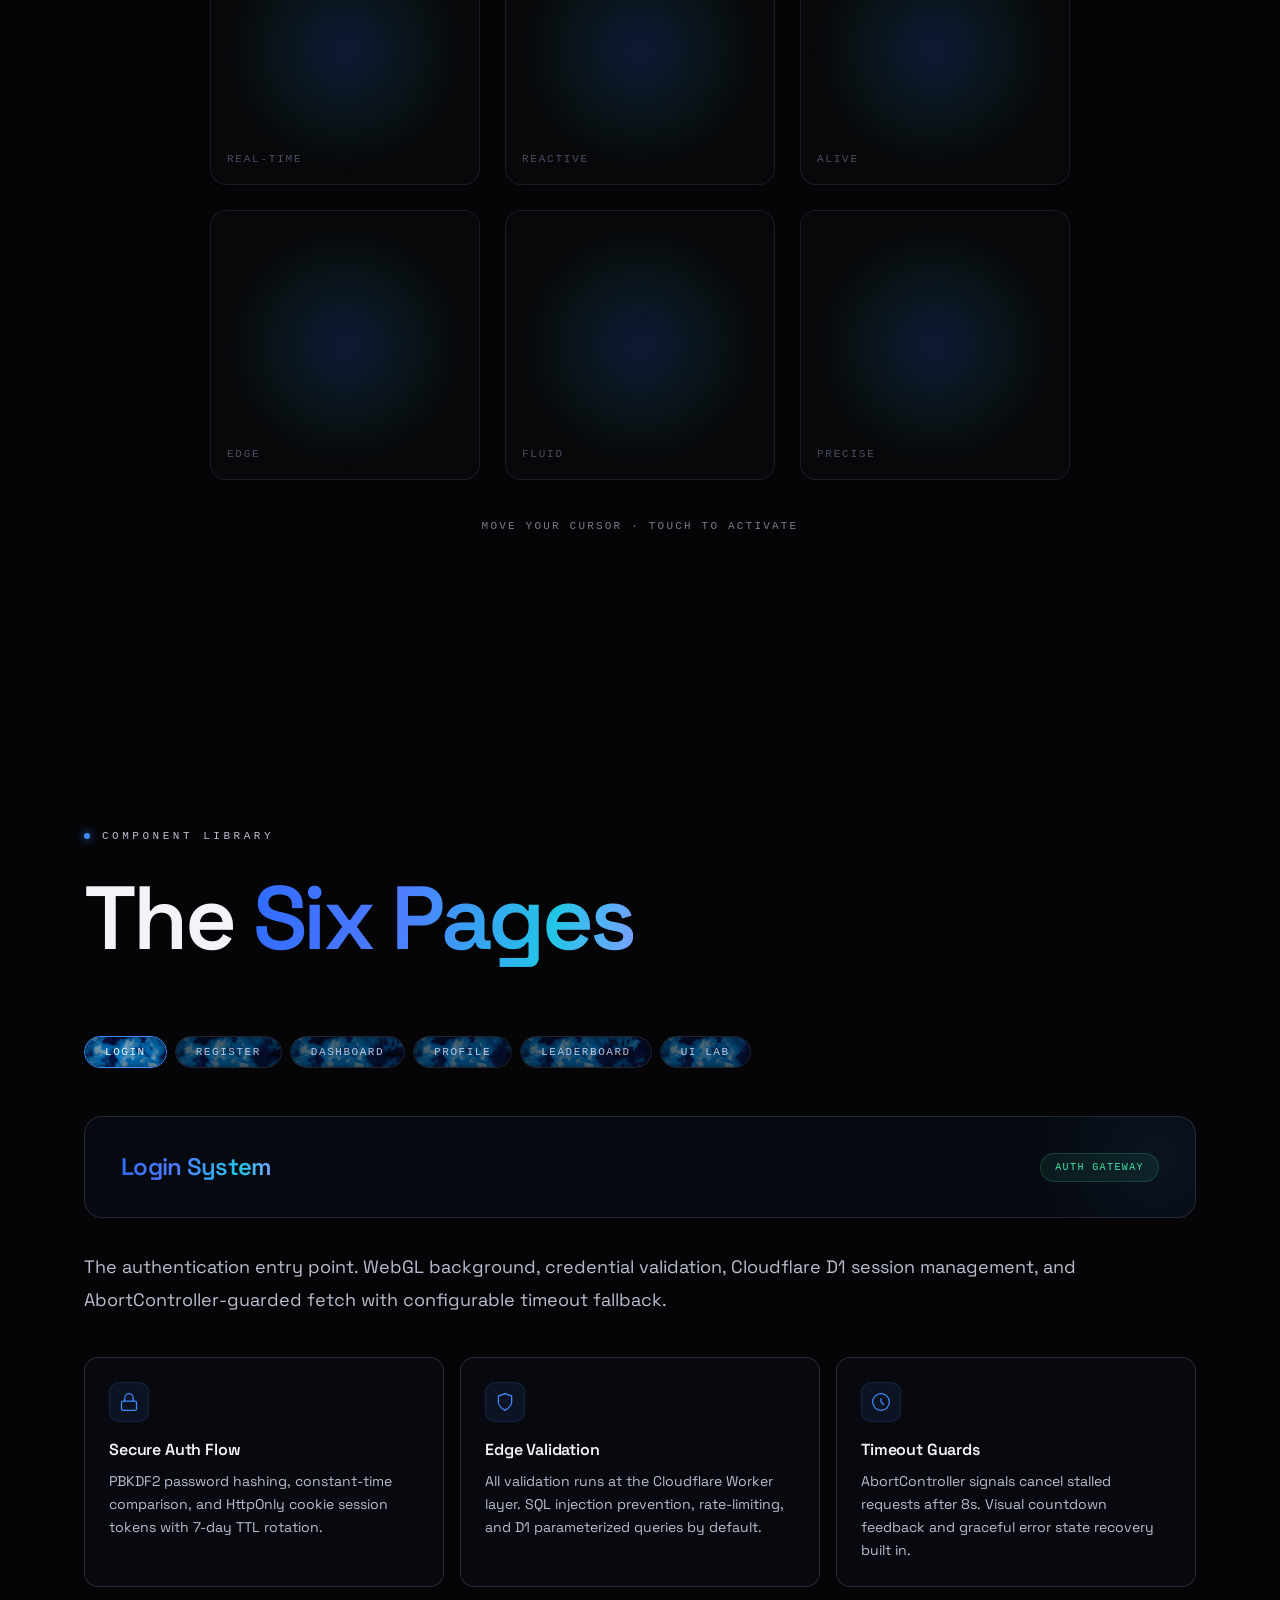
==== commit 29d4504c: "Update About.html" ====
--- a/About.html
+++ b/About.html
@@ -27,7 +27,7 @@
     *{margin:0;padding:0;box-sizing:border-box;}
     html,body{width:100%;}
     html{-webkit-text-size-adjust:100%;scroll-behavior:smooth;}
-    body{background:var(--bg);color:var(--ink);font-family:var(--display);line-height:1.5;-webkit-font-smoothing:antialiased;overflow-x:hidden;}
+    body{background:var(--bg);color:var(--ink);font-family:var(--display);line-height:1.5;-webkit-font-smoothing:antialiased;overflow-x:clip;}
     a{color:inherit;text-decoration:none;}
     ::selection{background:rgba(63,140,255,0.35);color:#fff;}
 
@@ -488,6 +488,9 @@
     .pinStick{
       position:sticky;top:0;height:100vh;overflow:hidden;
       display:flex;align-items:center;
+    }
+    @supports (height: 100dvh){
+      .pinStick{height:100dvh;}
     }
     #pipeHead{
       position:absolute;top:clamp(80px,12vh,130px);left:0;right:0;z-index:5;
@@ -2277,38 +2280,59 @@
     // Video is purely scroll-driven: ensure it never free-runs on its own.
     video.addEventListener('play', () => video.pause());
     video.addEventListener('error', () => {
-      console.error('[warrior] video element error:', video.error);
+      console.error('[warrior] video element error:', video.error, video.error && video.error.code);
     });
-
-    // ── Mobile unlock ──
-    // iOS Safari (and several Android browsers, especially on cellular)
-    // suspend video loading/decoding entirely until a genuine user gesture
-    // occurs — this is documented Apple/WebKit behavior, not a bug in this
-    // code. Without a gesture, readyState can stay stuck at HAVE_NOTHING/
-    // HAVE_METADATA forever, which is exactly "frozen on frame 1": the
-    // scrub loop's readyState>=2 gate below never passes. A muted, silent
-    // play()-then-immediately-pause() inside the very first touch/pointer
-    // event is the standard way to "unlock" decoding without the video
-    // ever visibly auto-playing. Desktop doesn't need this (no such
-    // restriction), so it's a no-op there if it ever runs.
+    video.addEventListener('stalled', () => console.warn('[warrior] stalled'));
+    video.addEventListener('suspend', () => console.warn('[warrior] suspend'));
+    video.addEventListener('abort',   () => console.warn('[warrior] abort'));
+
+    // Surface Chrome's Data Saver / Lite mode, which can throttle or block
+    // video preloading regardless of the preload attribute — this is
+    // Chrome-specific and was not covered by the previous iOS-focused fix.
+    const conn = navigator.connection || navigator.webkitConnection || navigator.mozConnection;
+    const dataSaverOn = !!(conn && conn.saveData);
+
+    // Force eager loading unconditionally (not gated behind any touch/
+    // scroll/gesture event) — Chrome's autoplay restrictions are far more
+    // permissive for muted video than iOS Safari's, so gating this behind
+    // a gesture was solving for the wrong browser. Setting preload/load()
+    // directly, immediately, covers both: if Chrome doesn't need a
+    // gesture, this is sufficient on its own; if some Chrome build does
+    // restrict it, the touch/scroll fallback below still re-attempts it.
+    video.preload = 'auto';
+    try { video.load(); } catch (e) {}
+
     let mobileUnlocked = false;
     function unlockMobileVideo() {
       if (mobileUnlocked) return;
       mobileUnlocked = true;
-      video.load();
+      try { video.load(); } catch (e) {}
       const p = video.play();
       if (p && typeof p.then === 'function') {
-        p.then(() => video.pause()).catch(() => { /* blocked — scrubLoop will keep retrying readiness regardless */ });
+        p.then(() => video.pause()).catch(() => { /* blocked — loop below keeps retrying readiness regardless */ });
       } else {
-        video.pause();
+        try { video.pause(); } catch (e) {}
       }
     }
     if (coarsePtr) {
       window.addEventListener('touchstart', unlockMobileVideo, { passive: true, once: true });
       window.addEventListener('pointerdown', unlockMobileVideo, { passive: true, once: true });
       window.addEventListener('scroll', unlockMobileVideo, { passive: true, once: true });
-    }
-
+      // Also retry unconditionally after a short delay in case no gesture
+      // fires before the user reaches the section on a long page.
+      setTimeout(unlockMobileVideo, 1500);
+    }
+
+    // sectionVisible is used only to pause the (non-critical) parallax
+    // loop for perf — NOT to gate the scrub seek itself. The scrub's own
+    // readScrollProgress() below already correctly no-ops when the
+    // section is out of scroll range via getBoundingClientRect(), so
+    // depending on a second, separate visibility signal (IntersectionObserver)
+    // for the seek was a redundant, riskier single point of failure: if
+    // that observer were ever slow to fire its first callback on a given
+    // mobile browser/layout combo (a real quirk with position:sticky
+    // inside tall pinned containers), the seek would never run even
+    // though scroll position itself was correct the whole time.
     let sectionVisible = false;
     const warriorIO = new IntersectionObserver(entries => {
       sectionVisible = entries[0].isIntersecting;
@@ -2324,12 +2348,21 @@
       if (!diag) return;
       const readyNames = ['HAVE_NOTHING','HAVE_METADATA','HAVE_CURRENT_DATA','HAVE_FUTURE_DATA','HAVE_ENOUGH_DATA'];
       const netNames = ['NETWORK_EMPTY','NETWORK_IDLE','NETWORK_LOADING','NETWORK_NO_SOURCE'];
+      const rect = video.getBoundingClientRect();
+      const secRect = section.getBoundingClientRect();
+      const pinH = secRect.height - window.innerHeight;
+      const stickRect = stage.parentElement.getBoundingClientRect(); // .pinStick — should read top≈0 while sticky is engaged
       diag.textContent =
         'src: '        + (video.currentSrc || '(none — check file path/case)') + '\n' +
         'readyState: ' + video.readyState + ' (' + (readyNames[video.readyState] || '?') + ')\n' +
         'network: '    + (netNames[video.networkState] || video.networkState) + '\n' +
         'duration: '   + (isFinite(video.duration) ? video.duration.toFixed(2) + 's' : 'NaN') + '\n' +
-        'currentTime: '+ video.currentTime.toFixed(2) + 's' +
+        'currentTime: '+ video.currentTime.toFixed(2) + 's\n' +
+        'targetTime: ' + targetTime.toFixed(2) + 's\n' +
+        'section.top: '+ Math.round(secRect.top) + 'px  pinHeight: ' + Math.round(pinH) + 'px\n' +
+        'pinStick.top: '+ Math.round(stickRect.top) + 'px (should be ~0 if sticky works)\n' +
+        'rendered size: ' + Math.round(rect.width) + 'x' + Math.round(rect.height) +
+        (dataSaverOn ? '\nDATA SAVER: ON (may block preload)' : '') +
         (coarsePtr ? '\nmobile unlock: ' + (mobileUnlocked ? 'fired' : 'waiting for touch/scroll') : '') +
         (video.error ? '\nERROR: code ' + video.error.code : '');
     }
@@ -2363,14 +2396,16 @@
       if (t0 !== null) targetTime = t0;
     }
 
-    // Single RAF loop, running unconditionally from page load. No event
-    // gate, no "wait for canplaythrough/loadedmetadata then start" step —
-    // it just checks readiness every frame and seeks when it can.
-    // HAVE_CURRENT_DATA (2) is the W3C-correct minimum for currentTime to
-    // be meaningfully seekable.
+    // Single RAF loop, running unconditionally from page load — not gated
+    // behind sectionVisible (see note above) or any single readiness
+    // event. readyState>=1 (HAVE_METADATA) is used rather than the
+    // stricter >=2 (HAVE_CURRENT_DATA): some Android Chrome/hardware
+    // decoder combinations report readyState inconsistently around that
+    // boundary, and attempting the seek regardless is harmless — the
+    // browser itself will simply ignore/queue a seek it isn't ready for.
     let lastSeekTime = -1;
     (function scrubLoop() {
-      if (sectionVisible && video.readyState >= 2 && !video.seeking) {
+      if (video.readyState >= 1 && !video.seeking) {
         if (Math.abs(targetTime - lastSeekTime) > 0.02) {
           lastSeekTime = targetTime;
           try { video.currentTime = targetTime; } catch (e) { /* ignore transient seek errors */ }
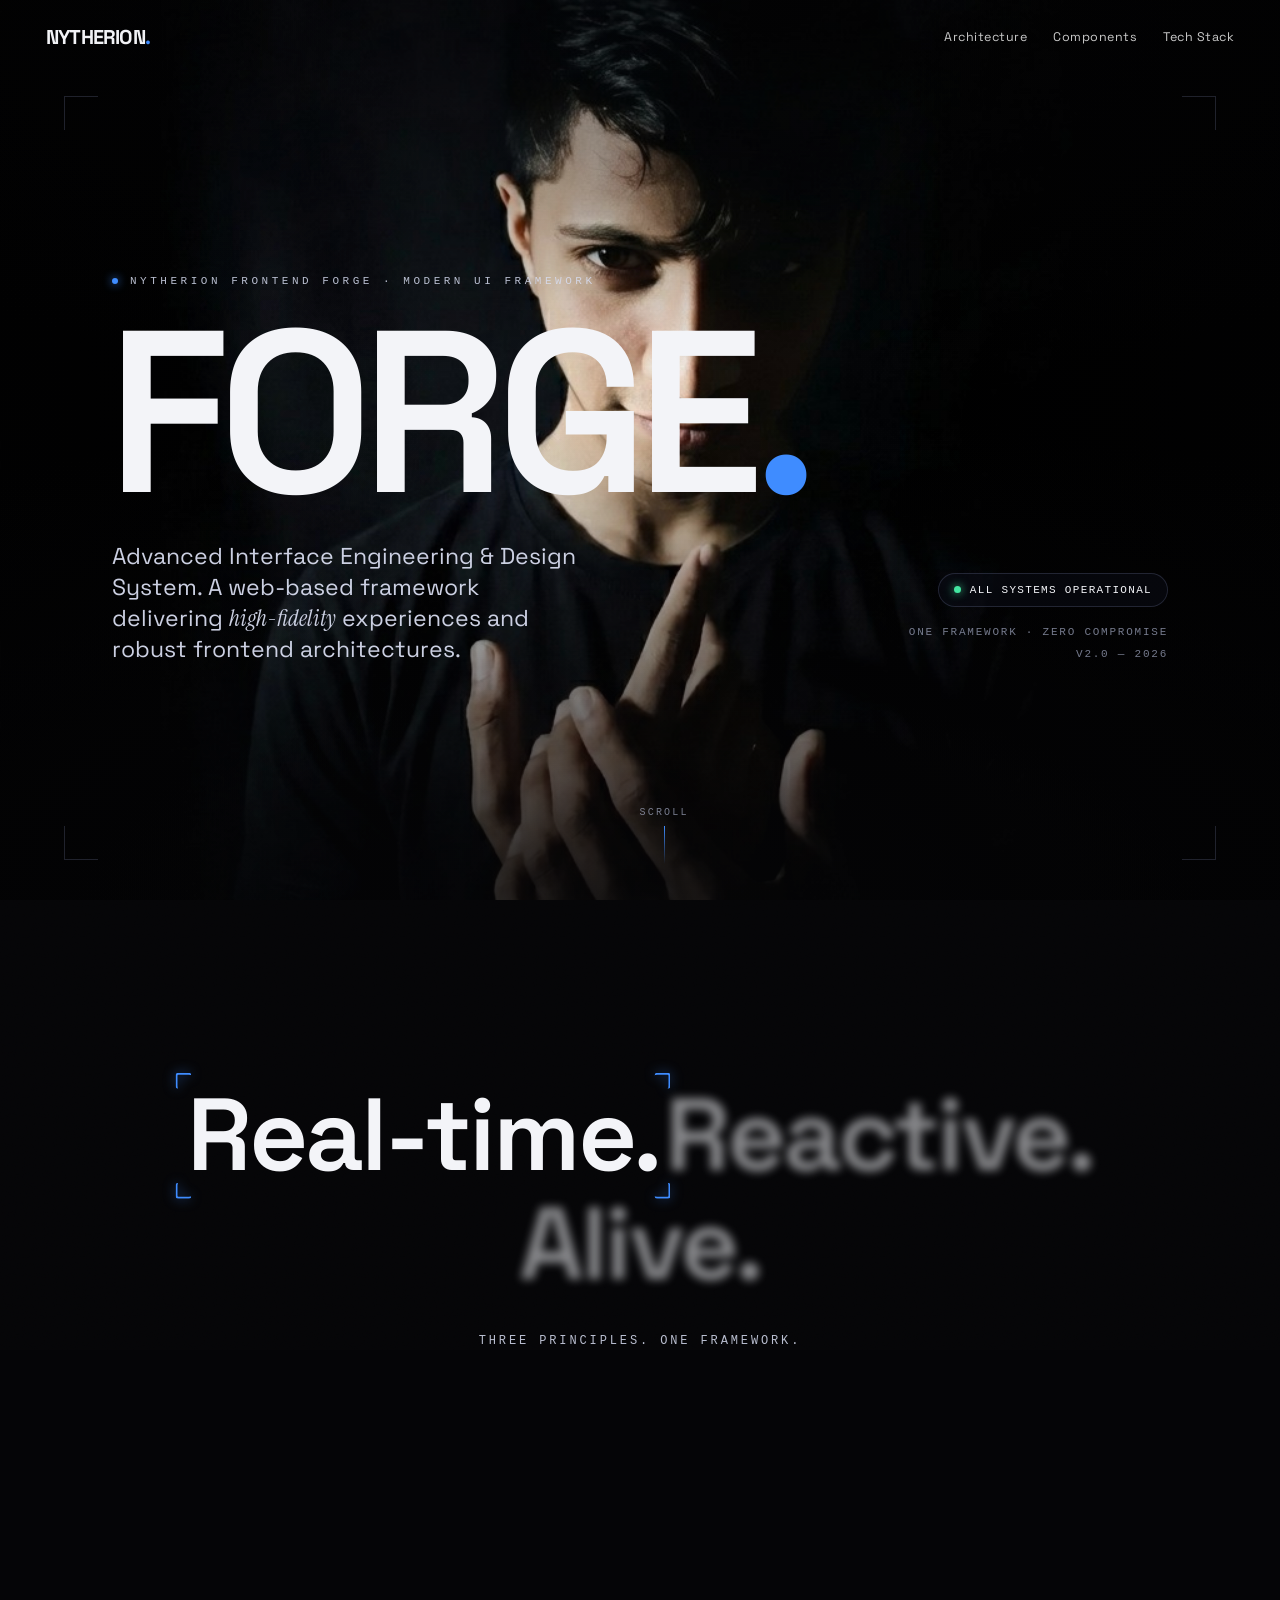
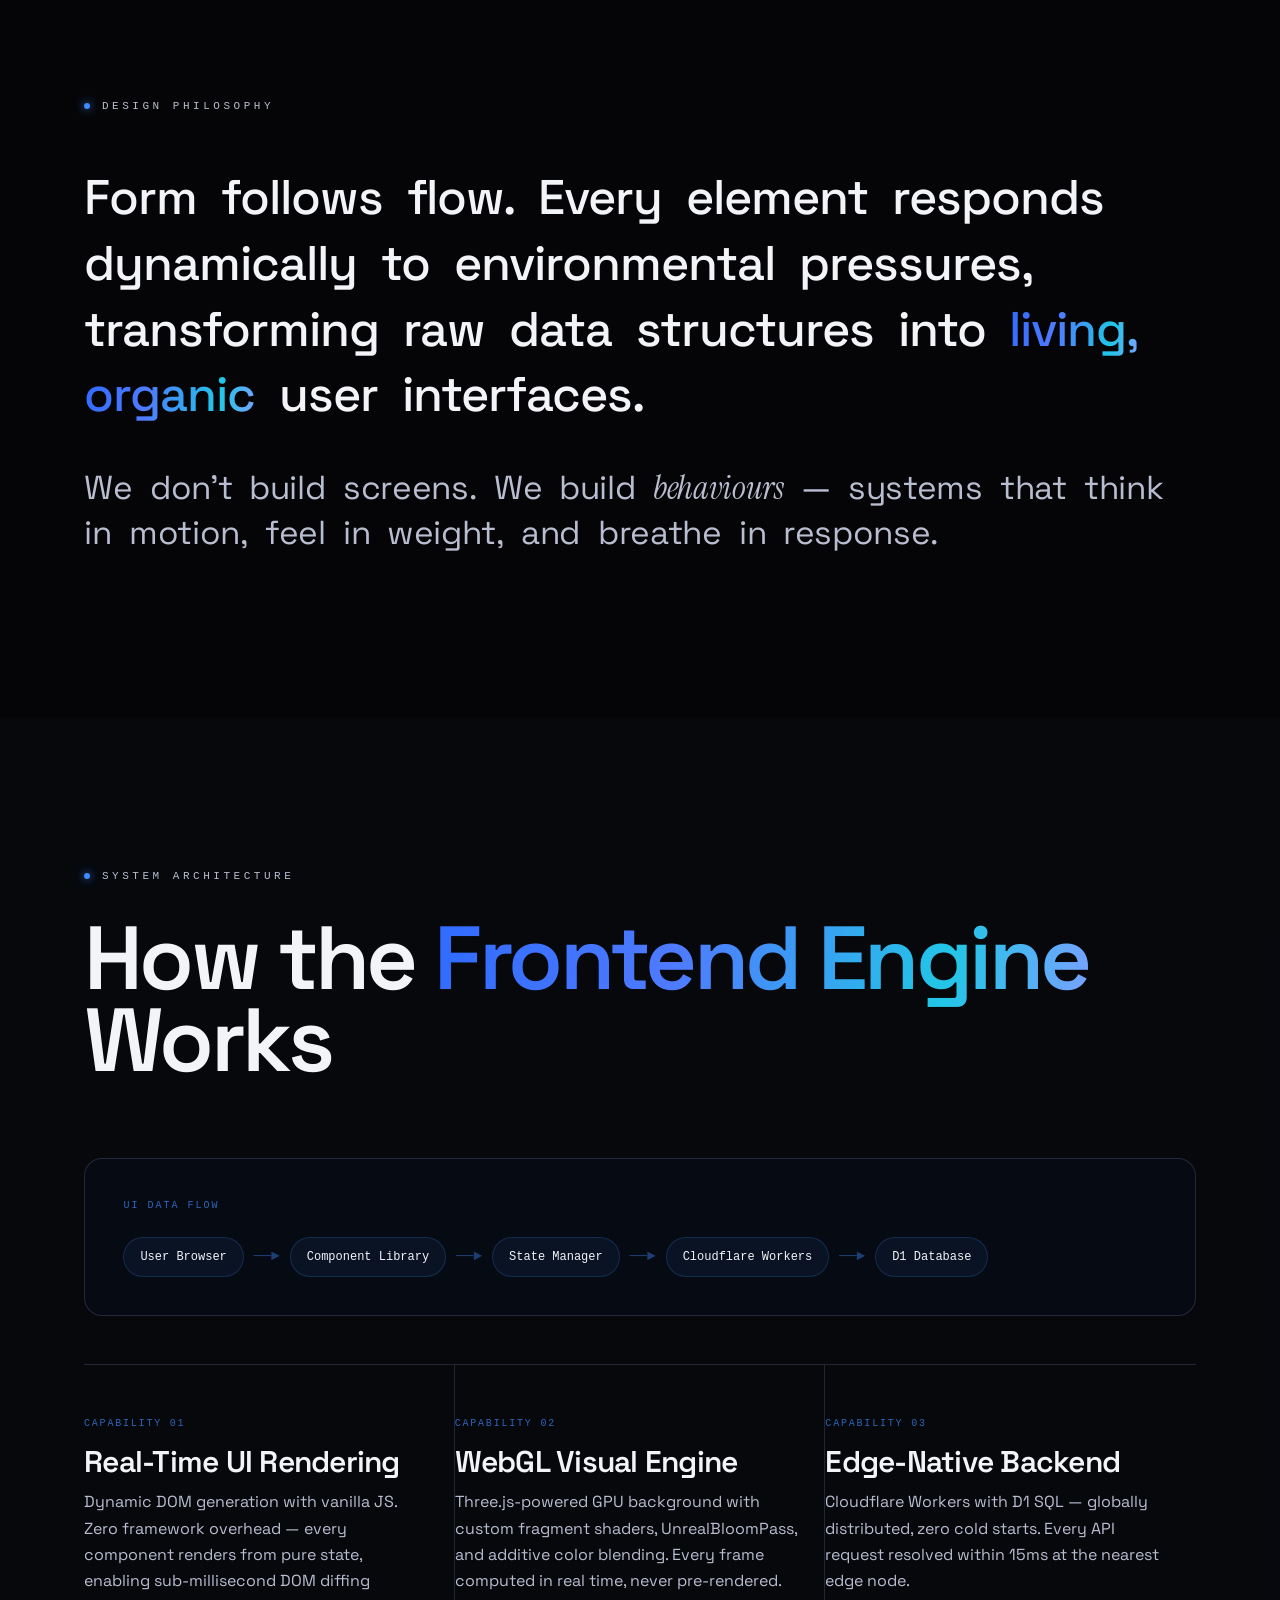
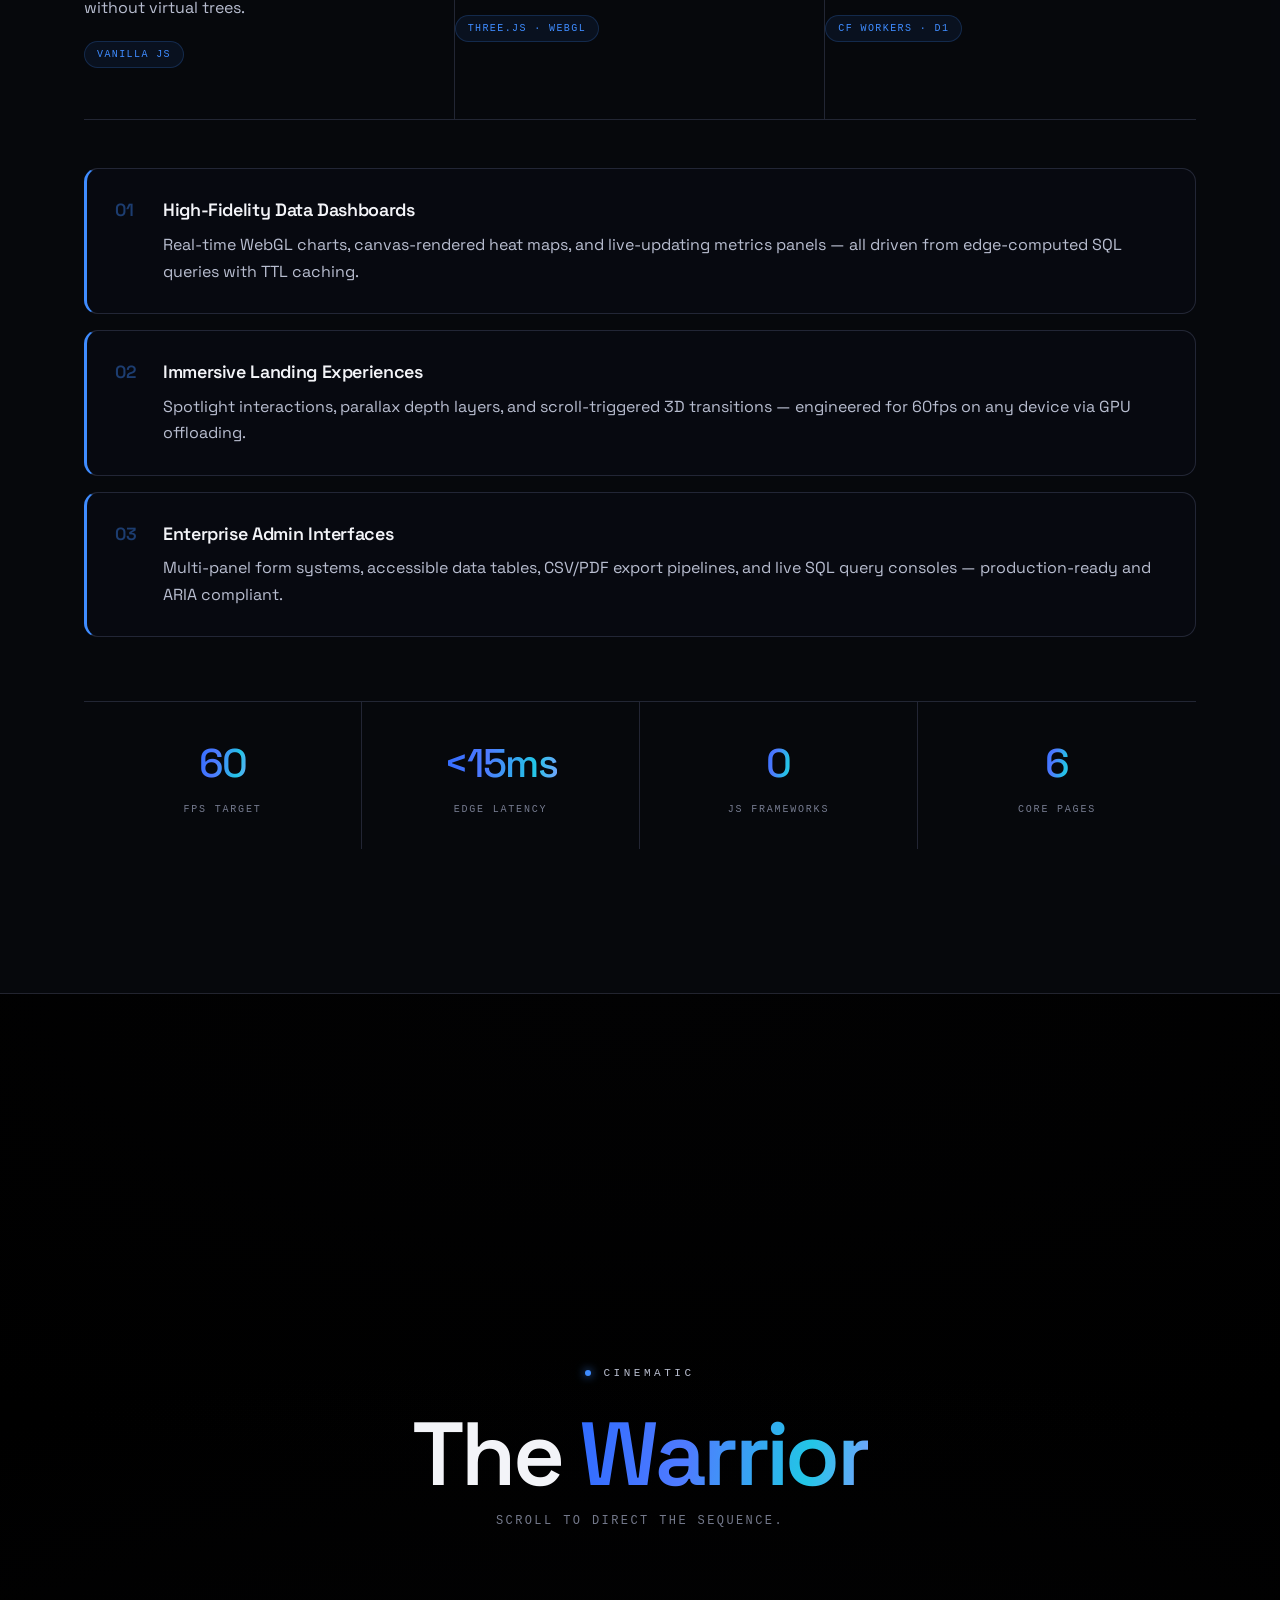
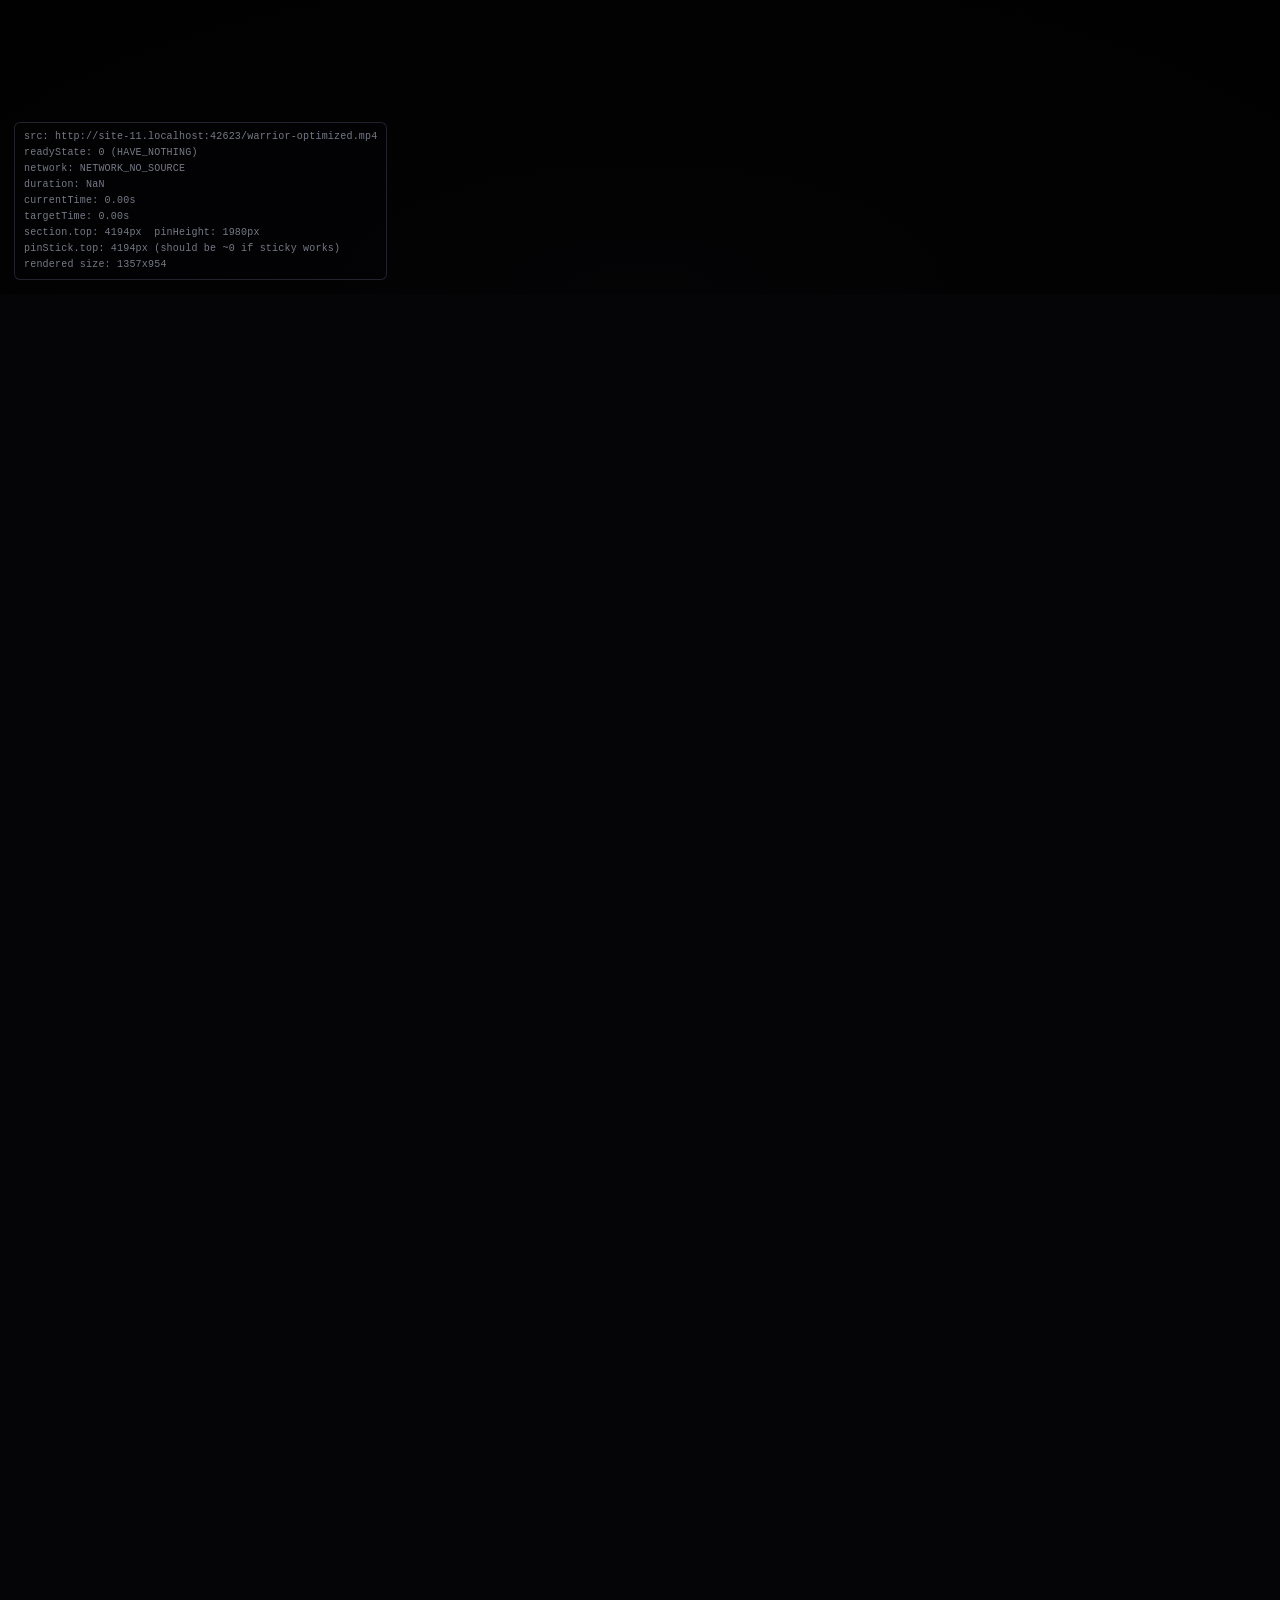
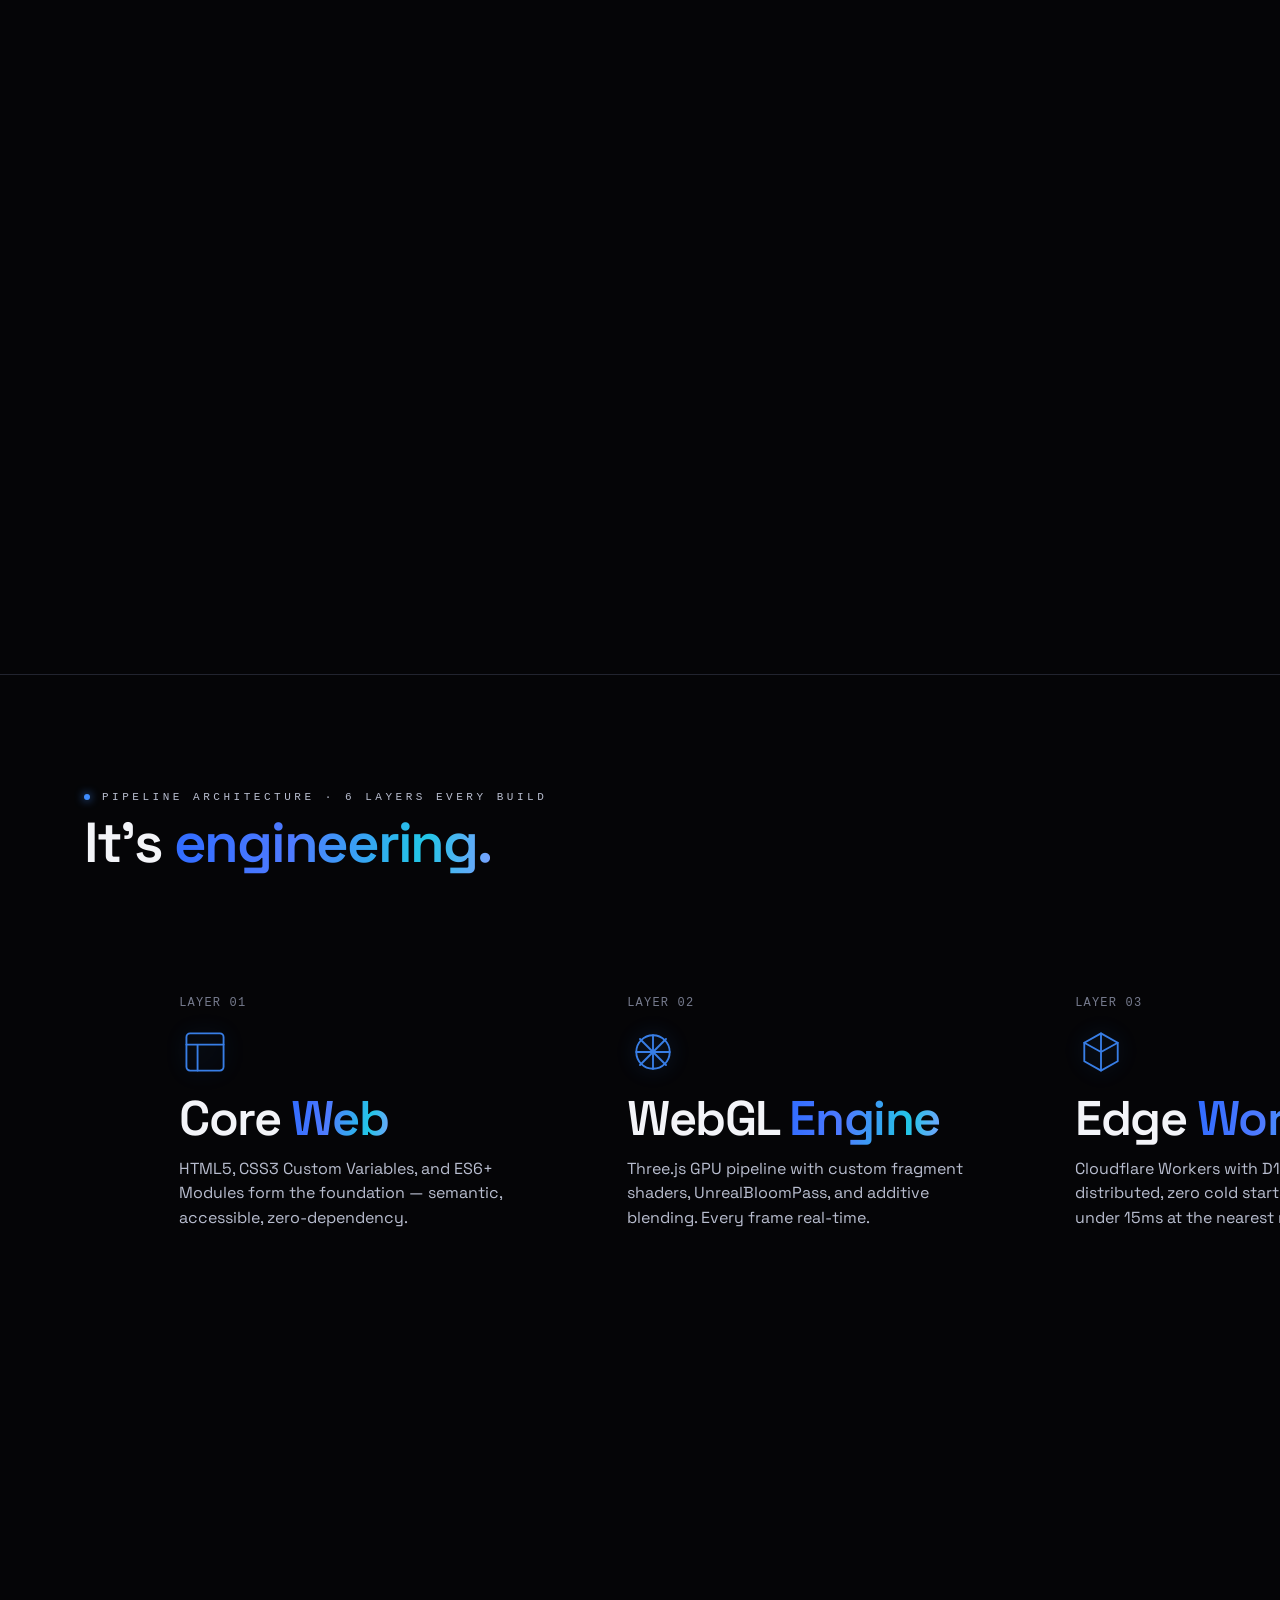
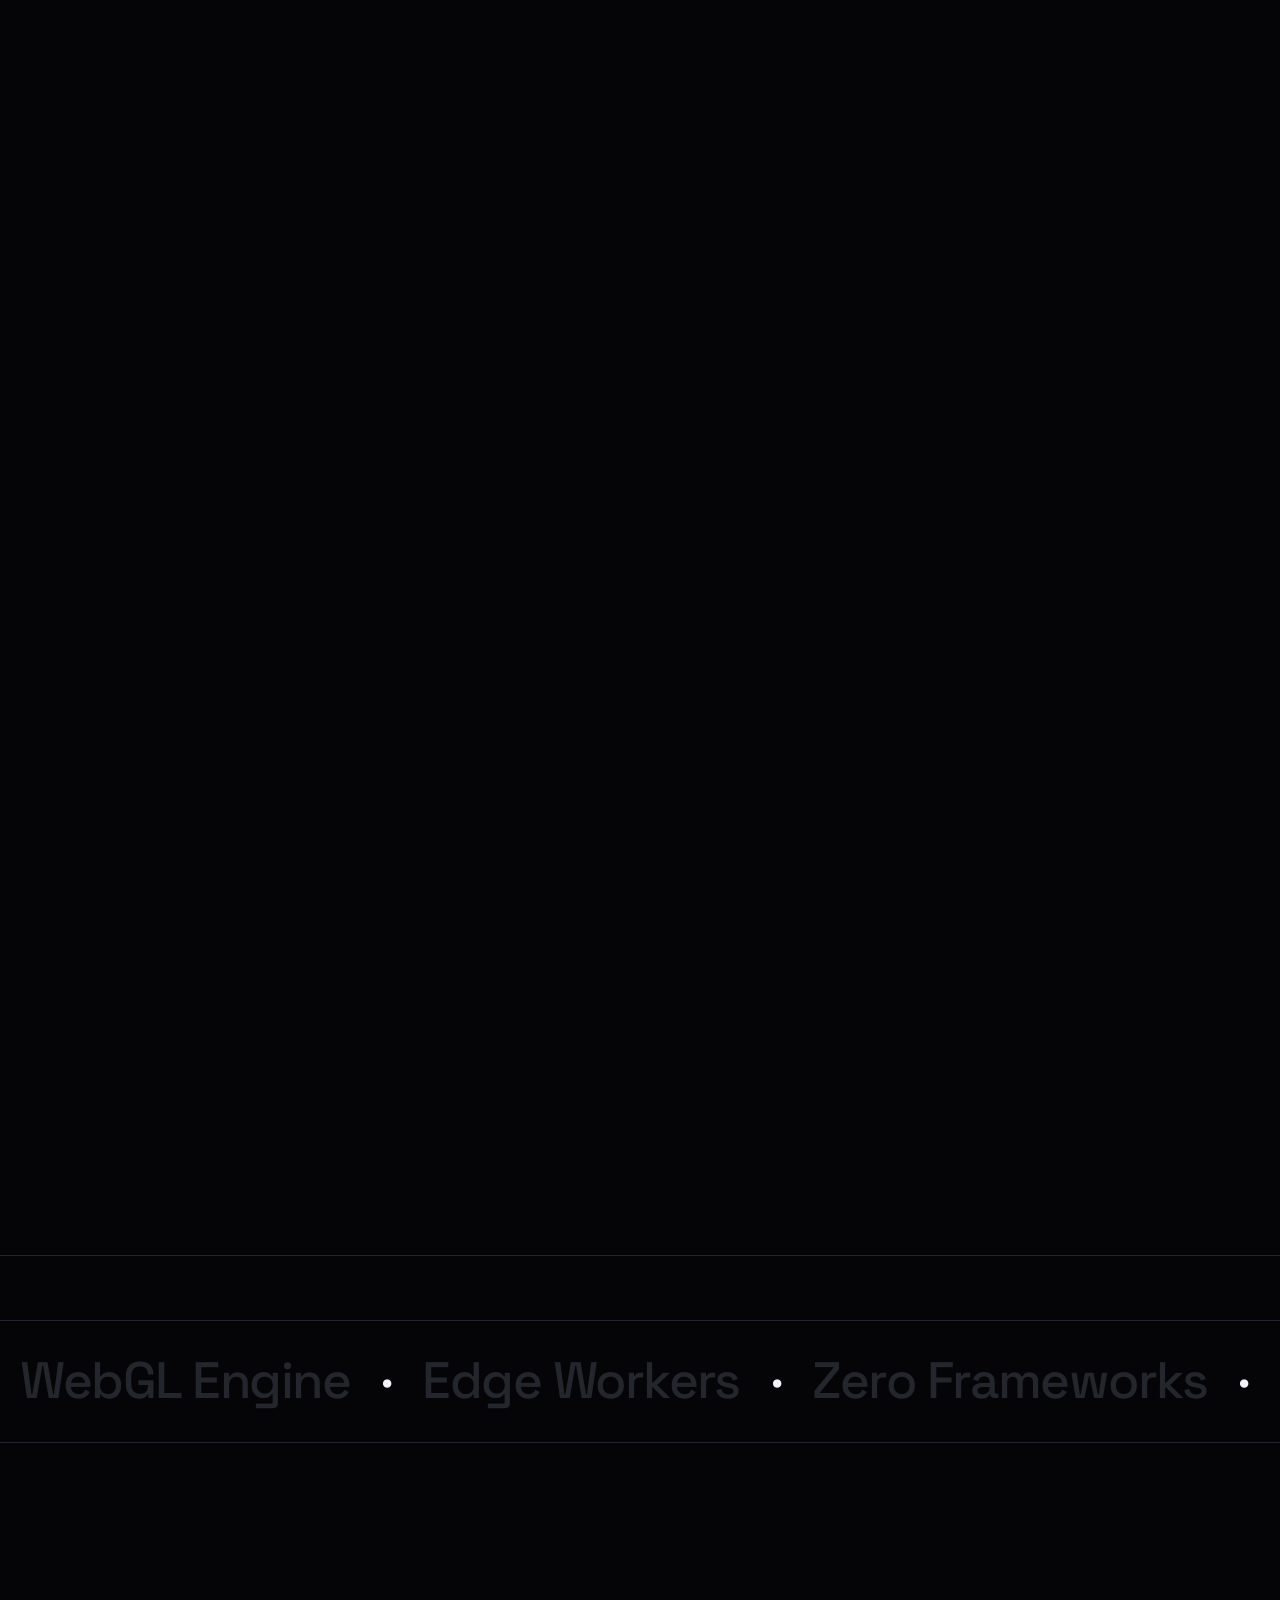
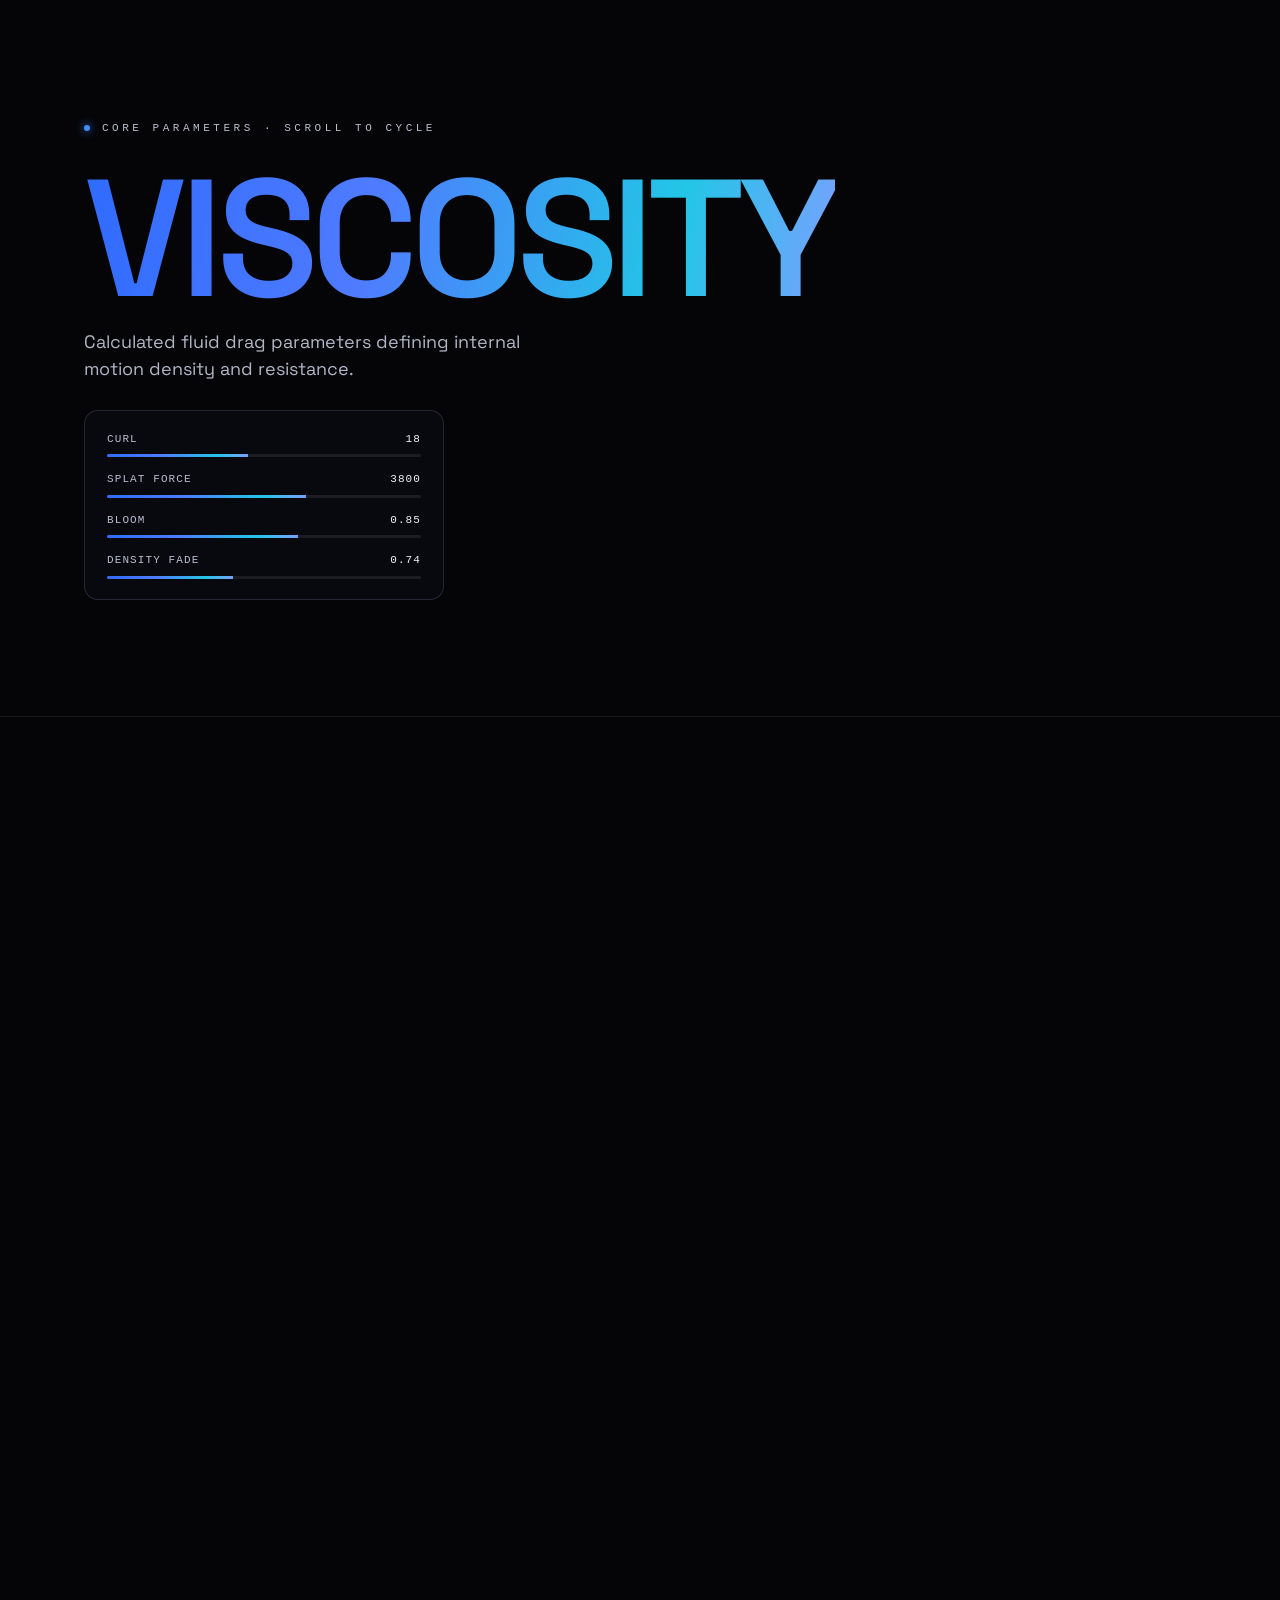
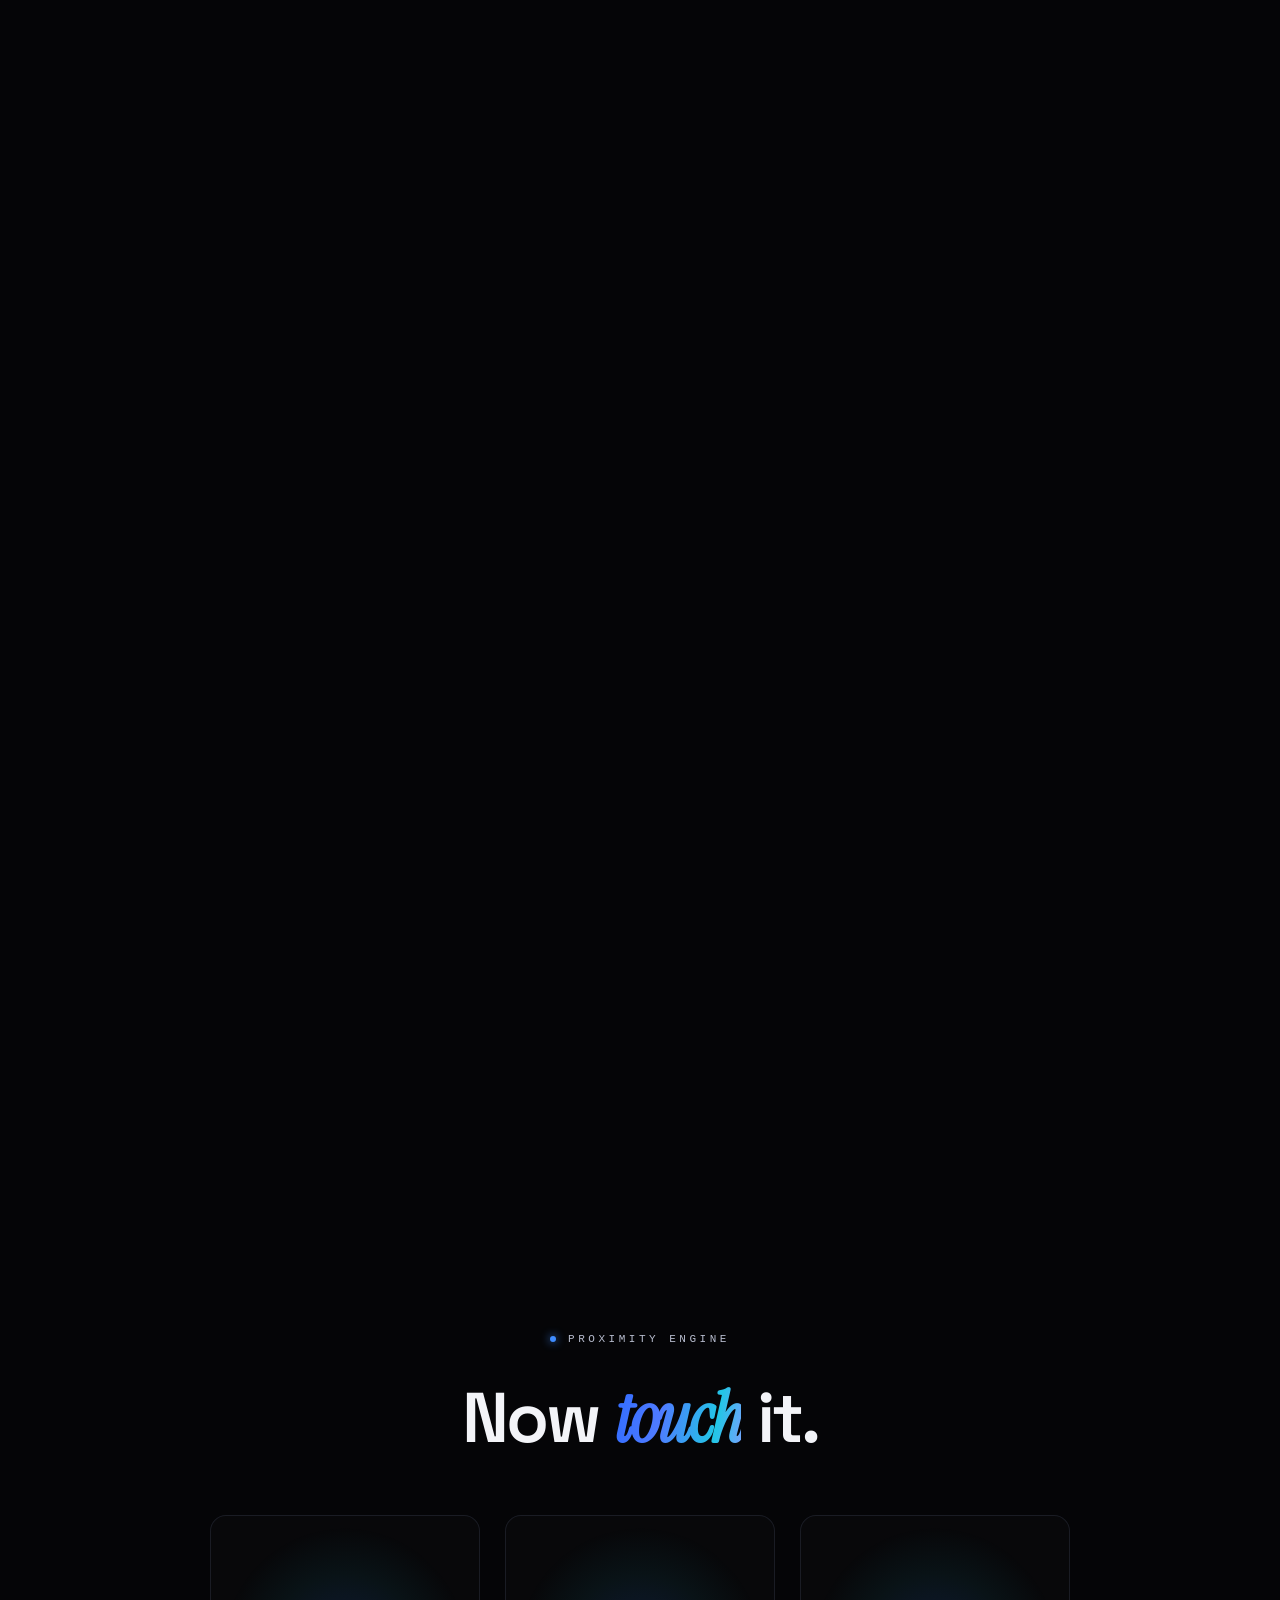
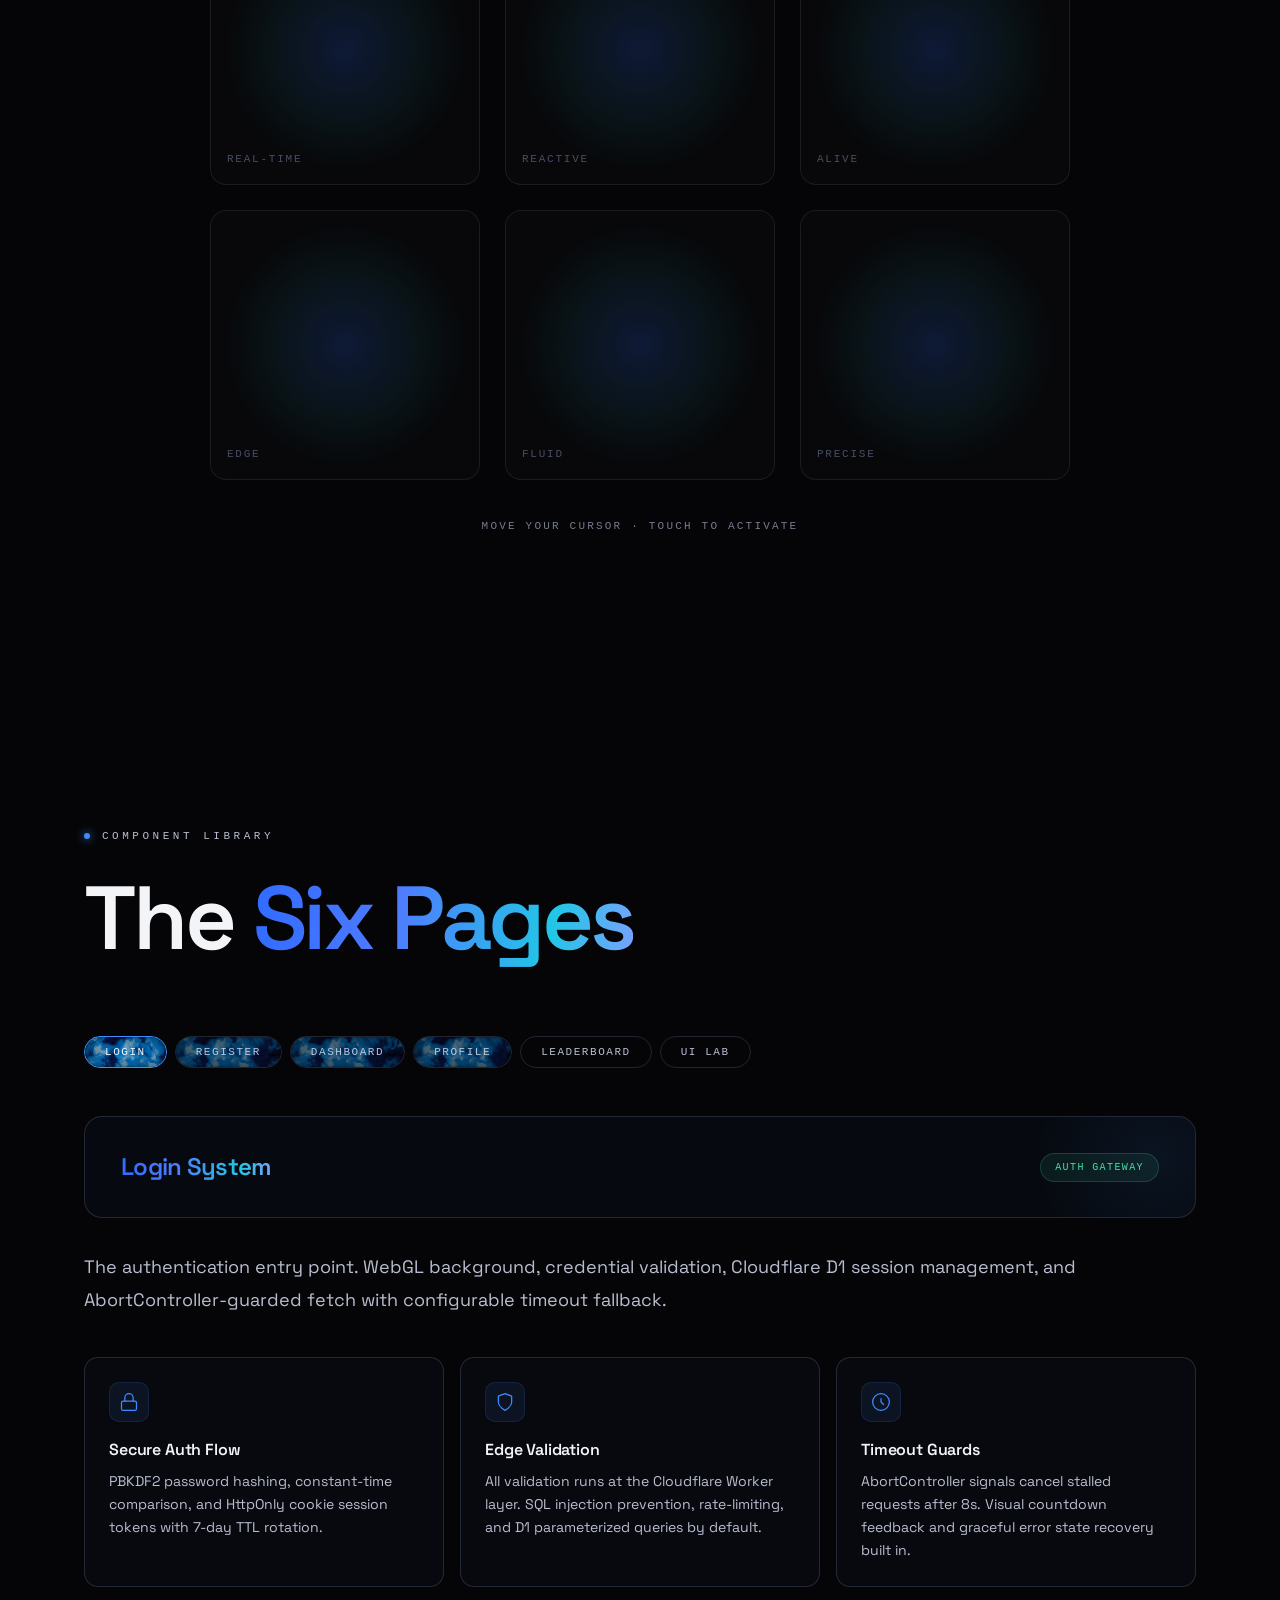
==== commit 68078e7d: "Update About.html" ====
--- a/About.html
+++ b/About.html
@@ -1,12 +1,16 @@
 <!DOCTYPE html>
-<html lang="en">
+<html lang="en" class="no-js">
 <head>
+  <script>document.documentElement.classList.remove('no-js');</script>
   <meta charset="UTF-8">
   <meta name="viewport" content="width=device-width, initial-scale=1.0, viewport-fit=cover">
+  <meta name="description" content="NYTHERION Frontend Forge — a modern, edge-native UI framework with real-time WebGL rendering, scroll-driven cinematics, and zero-framework component architecture.">
+  <meta name="theme-color" content="#050507">
   <title>NYTHERION — Frontend Forge · About</title>
   <link rel="preconnect" href="https://fonts.googleapis.com">
   <link rel="preconnect" href="https://fonts.gstatic.com" crossorigin>
   <link href="https://fonts.googleapis.com/css2?family=Space+Grotesk:wght@300;400;500;600;700&family=Instrument+Serif:ital@0;1&display=swap" rel="stylesheet">
+  <link rel="preload" as="image" href="./visible.png" fetchpriority="high">
   <style>
     :root {
       color-scheme: dark;
@@ -22,7 +26,6 @@
       --serif: "Instrument Serif",Georgia,"Times New Roman",serif;
       --mono: "SF Mono","JetBrains Mono",ui-monospace,Menlo,Consolas,monospace;
       --ease: cubic-bezier(0.22,1,0.36,1);
-      --ease2: cubic-bezier(0.65,0,0.35,1);
     }
     *{margin:0;padding:0;box-sizing:border-box;}
     html,body{width:100%;}
@@ -31,6 +34,14 @@
     a{color:inherit;text-decoration:none;}
     ::selection{background:rgba(63,140,255,0.35);color:#fff;}
 
+    /* keyboard focus — visible only for keyboard nav, never for mouse/touch */
+    :focus{outline:none;}
+    a:focus-visible,button:focus-visible,[tabindex]:focus-visible{
+      outline:2px solid var(--blue);outline-offset:3px;border-radius:4px;
+    }
+    .page-tab:focus-visible{outline-offset:1px;}
+    .hamburger:focus-visible{outline-offset:1px;}
+
     /* scrollbar */
     ::-webkit-scrollbar{width:4px;}
     ::-webkit-scrollbar-track{background:var(--bg);}
@@ -56,9 +67,6 @@
     .eyebrow::before{content:"";width:6px;height:6px;border-radius:50%;background:var(--blue);box-shadow:0 0 10px var(--blue);flex:0 0 auto;}
 
     /* kinetic reveal */
-    .mask{display:block;overflow:hidden;}
-    .mask>span{display:block;transform:translateY(110%);transition:transform 1s var(--ease);}
-    .mask.in>span{transform:none;}
     .reveal{opacity:0;transform:translateY(40px);transition:opacity 1s var(--ease),transform 1s var(--ease);}
     .reveal.in{opacity:1;transform:none;}
 
@@ -74,7 +82,10 @@
 
     /* ── NAV ── */
     nav{position:fixed;top:0;left:0;right:0;z-index:75;display:flex;justify-content:space-between;align-items:center;
-    padding:22px clamp(20px,4vw,46px);mix-blend-mode:difference;}
+    padding:22px clamp(20px,4vw,46px);mix-blend-mode:difference;
+    padding-left:max(clamp(20px,4vw,46px),env(safe-area-inset-left));
+    padding-right:max(clamp(20px,4vw,46px),env(safe-area-inset-right));
+    padding-top:max(22px,env(safe-area-inset-top));}
     .nav-brand{font-weight:700;letter-spacing:-0.04em;font-size:20px;}
     .nav-brand .d{color:var(--blue);}
     .navr{display:flex;gap:26px;align-items:center;font-size:12.5px;letter-spacing:0.04em;}
@@ -83,7 +94,8 @@
     @media(max-width:767px){.navr a.h{display:none;}}
 
     /* hamburger */
-    .hamburger{display:none;flex-direction:column;gap:5px;cursor:pointer;padding:8px;background:rgba(255,255,255,.05);border:1px solid var(--line);border-radius:6px;}
+    .hamburger{display:none;flex-direction:column;align-items:center;justify-content:center;gap:5px;cursor:pointer;
+    min-width:44px;min-height:44px;padding:8px;background:rgba(255,255,255,.05);border:1px solid var(--line);border-radius:6px;}
     .hamburger span{display:block;width:20px;height:1.5px;background:#fff;transition:transform .3s,opacity .3s;transform-origin:center;}
     .hamburger.open span:nth-child(1){transform:translateY(6.5px) rotate(45deg);}
     .hamburger.open span:nth-child(2){opacity:0;transform:scaleX(0);}
@@ -111,11 +123,13 @@
     opacity:0;animation:fadeUp 1s .7s var(--ease) forwards;}
     #hero .lede{font-size:clamp(15px,2.1vw,23px);max-width:32ch;color:rgba(225,230,250,0.9);font-weight:400;line-height:1.35;}
     #hero .lede em{font-family:var(--serif);font-style:italic;}
-    #hero .meta{font-family:var(--mono);font-size:11px;letter-spacing:0.16em;text-transform:uppercase;color:var(--faint);text-align:right;line-height:2;}
 
     /* ── OVERLAY IMAGE LAYERS ── */
     .hero-bg-base{position:absolute;inset:0;z-index:10;
-    background:url('./visible.png') center/cover no-repeat;
+    background:
+      url('./visible.png') center/cover no-repeat,
+      radial-gradient(circle at 50% 30%,#10131f,#050507 70%);
+    background-blend-mode:normal;
     animation:kenBurns 2.4s cubic-bezier(.16,1,.3,1) forwards;}
     @keyframes kenBurns{from{transform:scale(1.1);}to{transform:scale(1);}}
 
@@ -157,7 +171,7 @@
     .bracket.br{bottom:40px;right:clamp(20px,5vw,64px);border-left:none;border-top:none;}
 
     /* scroll hint */
-    .hero-hint{position:absolute;bottom:2.25rem;left:50%;transform:translateX(-50%);z-index:50;
+    .hero-hint{position:absolute;bottom:max(2.25rem,calc(env(safe-area-inset-bottom) + 1.25rem));left:50%;transform:translateX(-50%);z-index:50;
     display:flex;flex-direction:column;align-items:center;gap:6px;opacity:0;animation:fadeUp 1s 1.3s var(--ease) forwards;}
     .hero-hint span{font-family:var(--mono);font-size:10px;letter-spacing:0.22em;text-transform:uppercase;color:var(--faint);}
     .scroll-line{width:1px;height:38px;background:linear-gradient(to bottom,var(--blue),transparent);animation:scrollPulse 2.2s 1.5s ease-in-out infinite;}
@@ -178,7 +192,7 @@
     #how-it-works{background:rgba(8,10,18,0.6);}
 
     /* capability grid */
-    .capability-grid{display:grid;grid-template-columns:repeat(auto-fit,minmax(280px,1fr));gap:0;border-top:1px solid var(--line);}
+    .capability-grid{display:grid;grid-template-columns:repeat(auto-fit,minmax(260px,1fr));gap:0;border-top:1px solid var(--line);}
     .cap-card{
       padding:clamp(28px,4vw,52px) clamp(16px,2vw,28px) clamp(28px,4vw,52px) 0;
       border-bottom:1px solid var(--line);border-right:1px solid var(--line);
@@ -244,6 +258,7 @@
     .page-tab.nogl .page-tab-gl{display:none;}
     .page-tab-label{position:relative;z-index:1;}
     .page-panel{display:none;}
+    .page-panel[hidden]{display:none;}
     .page-panel.active{display:block;animation:panelIn .4s var(--ease) both;will-change:opacity,transform;}
     @keyframes panelIn{from{opacity:0;transform:translateY(14px);}to{opacity:1;transform:none;}}
 
@@ -369,25 +384,100 @@
     #pre{
       position:fixed;inset:0;z-index:9999;background:#050507;
       display:flex;align-items:flex-end;justify-content:space-between;
-      padding:clamp(24px,5vw,60px);transition:opacity .8s ease;
-    }
-    #pre.gone{opacity:0;pointer-events:none;}
+      padding:clamp(24px,5vw,60px);
+      transition:opacity .7s var(--ease),visibility .7s var(--ease);
+      overflow:hidden;
+    }
+    #pre.gone{opacity:0;visibility:hidden;pointer-events:none;}
+
+    /* faint moving grid backdrop — gives the preloader some depth instead
+       of flat black; same blue accent language as the rest of the page */
+    #pre::before{
+      content:"";position:absolute;inset:0;z-index:0;pointer-events:none;
+      background-image:
+        linear-gradient(rgba(63,140,255,0.06) 1px,transparent 1px),
+        linear-gradient(90deg,rgba(63,140,255,0.06) 1px,transparent 1px);
+      background-size:48px 48px;
+      mask-image:radial-gradient(ellipse 70% 60% at 50% 50%,#000 0%,transparent 75%);
+      -webkit-mask-image:radial-gradient(ellipse 70% 60% at 50% 50%,#000 0%,transparent 75%);
+      opacity:0;
+      animation:preGridIn 1.4s .2s var(--ease) forwards;
+    }
+    @keyframes preGridIn{from{opacity:0;transform:scale(1.04);}to{opacity:1;transform:scale(1);}}
+
+    /* digit-flip counter — each digit lives in its own overflow-hidden
+       cell so swapping digits slides the new one up rather than an
+       instant textContent snap */
     #preCount{
-      font-family:var(--display);font-weight:300;
+      position:relative;z-index:1;
+      display:flex;font-family:var(--display);font-weight:300;
       font-size:clamp(64px,18vw,220px);letter-spacing:-0.05em;
       line-height:0.8;color:var(--ink);font-variant-numeric:tabular-nums;
     }
+    .pc-digit{position:relative;overflow:hidden;height:0.85em;width:0.62em;}
+    .pc-digit i{
+      position:absolute;left:0;top:0;display:block;
+      font-style:normal;transform:translateY(0);
+      transition:transform .32s var(--ease);
+    }
+    #preCount .pc-pct{
+      font-size:0.32em;font-weight:400;align-self:flex-start;
+      margin-left:2px;margin-top:0.18em;color:var(--faint);
+    }
+
+    /* kinetic label — reuses the site's word-shell mask pattern */
     #preWord{
+      position:relative;z-index:1;
       font-family:var(--mono);font-size:11px;letter-spacing:0.34em;
       text-transform:uppercase;color:var(--muted);
-      text-align:right;max-width:180px;line-height:1.9;
-    }
+      text-align:right;max-width:220px;line-height:1.9;
+    }
+    #preWord .pw-line{display:block;}
+    #preWord .word-shell{margin-right:0;margin-left:0.3em;}
+    #preWord .word-shell>i{transition-duration:.7s;}
+
     #preBar{
-      position:absolute;
+      position:absolute;z-index:1;
       left:clamp(24px,5vw,60px);right:clamp(24px,5vw,60px);
       bottom:0;height:1px;background:rgba(255,255,255,0.1);
-    }
-    #preBar i{display:block;height:100%;width:0%;background:var(--ink);transition:width .1s linear;}
+      overflow:hidden;
+    }
+    #preBar i{
+      display:block;height:100%;width:0%;background:var(--ink);
+      transition:width .1s linear;position:relative;
+    }
+    /* traveling highlight that sweeps along the filled portion of the bar */
+    #preBar i::after{
+      content:"";position:absolute;top:0;right:0;bottom:0;width:64px;
+      background:linear-gradient(90deg,transparent,rgba(63,140,255,0.9),rgba(255,255,255,0.95));
+      filter:blur(1px);
+      animation:preBarSweep 1.1s ease-in-out infinite;
+    }
+    @keyframes preBarSweep{0%,100%{opacity:.55;}50%{opacity:1;}}
+
+    /* corner brackets — same visual language as #heroHud, gives the
+       preloader a "calibrating" framing device */
+    .pre-hud{position:absolute;inset:clamp(24px,5vw,60px);z-index:1;pointer-events:none;}
+    .pre-hud span{position:absolute;width:22px;height:22px;border:1px solid rgba(150,162,210,0.25);
+      opacity:0;animation:fadeUp .8s .5s var(--ease) forwards;}
+    .pre-hud .tl{top:0;left:0;border-right:none;border-bottom:none;}
+    .pre-hud .tr{top:0;right:0;border-left:none;border-bottom:none;}
+    .pre-hud .bl{bottom:0;left:0;border-right:none;border-top:none;}
+    .pre-hud .br{bottom:0;right:0;border-left:none;border-top:none;}
+
+    /* exit choreography: counter + label mask upward, brackets snap
+       outward fractionally, then the whole overlay fades (handled by
+       #pre.gone above) — gives the dismissal a deliberate beat instead
+       of a flat opacity tween */
+    #pre.leaving #preCount,#pre.leaving #preWord{
+      transform:translateY(-14px);opacity:0;filter:blur(6px);
+      transition:transform .5s var(--ease),opacity .4s ease,filter .5s ease;
+    }
+    #pre.leaving .pre-hud span{
+      transform:scale(1.18);opacity:0;
+      transition:transform .5s var(--ease),opacity .4s ease;
+    }
+    #pre.leaving #preBar i::after{animation:none;opacity:0;transition:opacity .3s ease;}
 
     /* ── KINETIC WORD HELPERS ── */
     .word{display:inline-block;overflow:hidden;vertical-align:top;}
@@ -491,6 +581,21 @@
     }
     @supports (height: 100dvh){
       .pinStick{height:100dvh;}
+    }
+    /* Pinned-section scroll distance, in viewport heights. Plain vh is
+       based on the LARGEST possible viewport (address bar hidden), but
+       the user actually scrolls through the SMALLEST one (address bar
+       visible) — on iOS/Android that gap is real and growing through a
+       320vh section means the pin releases early or the scrub overshoots
+       right as the browser chrome show/hides mid-scroll. dvh tracks the
+       viewport that's actually on screen, so the math the JS scrub
+       functions do against getBoundingClientRect() stays in sync with
+       what the user is actually scrolling through. */
+    .pin-320{height:320vh;}
+    .pin-420{height:420vh;}
+    @supports (height: 100dvh){
+      .pin-320{height:320dvh;}
+      .pin-420{height:420dvh;}
     }
     #pipeHead{
       position:absolute;top:clamp(80px,12vh,130px);left:0;right:0;z-index:5;
@@ -572,8 +677,48 @@
       transition:width .4s var(--ease);
     }
 
+    /* Touch devices can simulate :hover on tap and then leave it "stuck"
+       until the next tap elsewhere — common on mobile WebKit/Blink. The
+       rules below are all purely decorative micro-interactions (tints,
+       borders, glows); resetting them here for devices with no real,
+       continuous hover capability removes the stuck-state bug without
+       touching the rules themselves or affecting fine-pointer/mouse
+       behavior at all. (.grid-item and .page-tab's Aether shader heat
+       are intentionally excluded — both already drive their visual state
+       from dedicated touch/JS event paths rather than CSS :hover alone.) */
+    @media (hover: none){
+      .navr a:hover{opacity:.8;}
+      .mobile-menu a:hover{color:var(--muted);border-color:transparent;background:none;}
+      .cap-card:hover{background:none;}
+      .cap-card:hover::after{width:0;}
+      .flow-node:hover{background:rgba(63,140,255,.07);border-color:rgba(63,140,255,.2);box-shadow:none;}
+      .usecase-item:hover{background:rgba(12,14,24,0.4);border-left-color:var(--blue);transform:none;box-shadow:none;}
+      .page-tab:hover{color:var(--muted);border-color:var(--line);}
+      .feat-card:hover{background:rgba(12,14,24,0.5);border-color:var(--line);transform:none;box-shadow:none;}
+      .feat-card:hover::before{opacity:0;}
+      .feat-card:hover .feat-icon{background:rgba(63,140,255,.08);border-color:rgba(63,140,255,.15);box-shadow:none;}
+      .tech-tag:hover{background:rgba(79,123,255,.08);border-color:rgba(79,123,255,.18);color:rgba(100,150,255,.9);}
+      .wf-step:hover{background:none;padding-left:0;}
+      .stat-box:hover{background:none;}
+      .stat-box:hover::before{opacity:0;}
+      .footer-cols .col a:hover{color:var(--muted);}
+      .manifesto-ticker:hover .ticker-content{animation-duration:28s;}
+    }
+
     @media(prefers-reduced-motion:reduce){*,*::before,*::after{animation-duration:.01ms!important;animation-delay:.01ms!important;}
-    .reveal,.mask>span,.sr,.word-shell>i{opacity:1!important;transform:none!important;}}
+    .reveal,.sr,.word-shell>i,.word>i{opacity:1!important;transform:none!important;}
+    .marq .track,.ticker-content{animation:none!important;}}
+
+    /* No-JS fallback: every JS-gated reveal becomes plainly visible so the
+       page is fully readable with scripting disabled, instead of showing
+       blank/hidden content forever. */
+    .no-js .reveal,.no-js .sr,.no-js .word-shell>i,
+    .no-js .word>i,.no-js .stagger-paragraph .word-shell>i{
+      opacity:1!important;transform:none!important;filter:none!important;
+    }
+    .no-js #pre{display:none;}
+    .no-js .page-panel,.no-js .page-panel[hidden]{display:block;}
+    .no-js .focus-word{filter:none;opacity:1;}
 
     /* ══════════════════════════════════════════════
        SYSTEM 1 — IDEA: Staggered Word Reveal
@@ -747,7 +892,7 @@
       font-family:var(--display);
       font-style:normal;
     }
-    /* reuse Ink's .word / .word>i pattern — already has CSS via .mask classes */
+    /* reuse the .word / .word>i kinetic-reveal pattern defined earlier */
     .manifesto-line .word>i{
       display:inline-block;
       font-style:inherit;
@@ -821,26 +966,29 @@
 
 <!-- ── PRELOADER ── -->
 <div id="pre">
-  <div id="preCount">0</div>
-  <div id="preWord">Frontend Forge<br>Loading systems</div>
+  <div class="pre-hud" aria-hidden="true">
+    <span class="tl"></span><span class="tr"></span><span class="bl"></span><span class="br"></span>
+  </div>
+  <div id="preCount" role="progressbar" aria-valuemin="0" aria-valuemax="100" aria-valuenow="0" aria-label="Page loading">0</div>
+  <div id="preWord" data-lines="Frontend Forge|Loading systems"></div>
   <div id="preBar"><i></i></div>
 </div>
 
 
 <!-- ── NAV ── -->
-<nav id="main-nav">
+<nav>
   <div class="nav-brand">NYTHERION<span class="d">.</span></div>
   <div class="navr">
     <a href="#how-it-works" class="h">Architecture</a>
     <a href="#pages" class="h">Components</a>
     <a href="#stack">Tech Stack</a>
   </div>
-  <button class="hamburger" id="hamburger" aria-label="Toggle menu">
+  <button class="hamburger" id="hamburger" aria-label="Toggle menu" aria-expanded="false" aria-controls="mobile-menu">
     <span></span><span></span><span></span>
   </button>
 </nav>
 
-<div class="mobile-menu" id="mobile-menu">
+<div class="mobile-menu" id="mobile-menu" role="dialog" aria-modal="true" aria-label="Site navigation">
   <a href="#hero">Overview</a>
   <a href="#how-it-works">Architecture</a>
   <a href="#pages">Components</a>
@@ -852,7 +1000,7 @@
 <!-- ── HERO SPOTLIGHT ── -->
 <section id="hero">
   <!-- Layer 10: base image, always visible -->
-  <div class="hero-bg-base" id="heroBgBase"></div>
+  <div class="hero-bg-base"></div>
   <!-- Layer 30: hidden.png, revealed through spotlight mask -->
   <div id="revealLayerContainer"></div>
   <!-- Layer 40: vignette -->
@@ -905,10 +1053,10 @@
 <section id="ideaSection">
   <div class="section-inner">
     <p class="sec-label idea-eyebrow sr">Design Philosophy</p>
-    <p class="stagger-paragraph" id="ideaPara1">
+    <p class="stagger-paragraph">
       Form follows flow. Every element responds dynamically to environmental pressures, transforming raw data structures into <span class="word-shell accent"><i>living,</i></span> <span class="word-shell accent"><i>organic</i></span> user interfaces.
     </p>
-    <p class="stagger-paragraph" id="ideaPara2">
+    <p class="stagger-paragraph">
       We don't build screens. We build <span class="word-shell serif"><i>behaviours</i></span> — systems that think in motion, feel in weight, and breathe in response.
     </p>
   </div>
@@ -1011,7 +1159,7 @@
 <div class="cyber-divider"></div>
 
 <!-- ── WARRIOR CINEMATIC VIDEO (scroll-scrubbed + mouse parallax) ── -->
-<section class="pin" id="warriorSection" style="height:320vh;">
+<section class="pin pin-320" id="warriorSection">
   <div class="pinStick">
     <div class="warrior-stage" id="warriorStage">
       <video
@@ -1020,6 +1168,7 @@
         muted
         playsinline
         preload="auto"
+        poster="./warrior-poster.jpg"
         aria-hidden="true"
       >
         <source src="warrior-optimized.mp4" type="video/mp4">
@@ -1045,7 +1194,7 @@
 <div class="cyber-divider"></div>
 
 <!-- ── PIPELINE SCRUB ── -->
-<section class="pin" id="physicsSection" style="height:420vh;">
+<section class="pin pin-420" id="physicsSection">
   <div class="pinStick">
     <div id="pipeHead">
       <div class="wrap">
@@ -1118,11 +1267,11 @@
 
 
 <!-- ── ENGINE SCRUB ── -->
-<section class="pin" id="engineSection" style="height:320vh;">
+<section class="pin pin-320" id="engineSection">
   <div class="pinStick">
     <div class="wrap" style="width:100%;">
       <span class="eyebrow" style="margin-bottom:30px;">Core parameters · scroll to cycle</span>
-      <div id="directLabels">
+      <div>
         <div class="dMask">
           <h2 id="directWord">VISCOSITY</h2>
         </div>
@@ -1143,7 +1292,7 @@
 <section id="touchSection">
   <p class="sec-label touch-eyebrow sr">Proximity Engine</p>
   <h2 class="touch-heading reveal">Now <span>touch</span> it.</h2>
-  <div class="interactive-grid" id="interactiveGrid">
+  <div class="interactive-grid">
     <div class="grid-item"><div class="item-inner"><span class="grid-item-label">Real-time</span></div></div>
     <div class="grid-item"><div class="item-inner"><span class="grid-item-label">Reactive</span></div></div>
     <div class="grid-item"><div class="item-inner"><span class="grid-item-label">Alive</span></div></div>
@@ -1161,17 +1310,17 @@
     <h2 class="sec-heading sr sr-d1">The <span>Six Pages</span></h2>
 
     <!-- Page Tabs -->
-    <div class="pages-nav sr sr-d2">
-      <button class="page-tab active" data-tab="login" type="button"><canvas class="page-tab-gl" aria-hidden="true"></canvas><span class="page-tab-label">Login</span></button>
-      <button class="page-tab" data-tab="register" type="button"><canvas class="page-tab-gl" aria-hidden="true"></canvas><span class="page-tab-label">Register</span></button>
-      <button class="page-tab" data-tab="dashboard" type="button"><canvas class="page-tab-gl" aria-hidden="true"></canvas><span class="page-tab-label">Dashboard</span></button>
-      <button class="page-tab" data-tab="profile" type="button"><canvas class="page-tab-gl" aria-hidden="true"></canvas><span class="page-tab-label">Profile</span></button>
-      <button class="page-tab" data-tab="leaderboard" type="button"><canvas class="page-tab-gl" aria-hidden="true"></canvas><span class="page-tab-label">Leaderboard</span></button>
-      <button class="page-tab" data-tab="ui" type="button"><canvas class="page-tab-gl" aria-hidden="true"></canvas><span class="page-tab-label">UI Lab</span></button>
+    <div class="pages-nav sr sr-d2" role="tablist" aria-label="Component pages">
+      <button class="page-tab active" data-tab="login" type="button" role="tab" id="tabbtn-login" aria-selected="true" aria-controls="tab-login"><canvas class="page-tab-gl" aria-hidden="true"></canvas><span class="page-tab-label">Login</span></button>
+      <button class="page-tab" data-tab="register" type="button" role="tab" id="tabbtn-register" aria-selected="false" aria-controls="tab-register" tabindex="-1"><canvas class="page-tab-gl" aria-hidden="true"></canvas><span class="page-tab-label">Register</span></button>
+      <button class="page-tab" data-tab="dashboard" type="button" role="tab" id="tabbtn-dashboard" aria-selected="false" aria-controls="tab-dashboard" tabindex="-1"><canvas class="page-tab-gl" aria-hidden="true"></canvas><span class="page-tab-label">Dashboard</span></button>
+      <button class="page-tab" data-tab="profile" type="button" role="tab" id="tabbtn-profile" aria-selected="false" aria-controls="tab-profile" tabindex="-1"><canvas class="page-tab-gl" aria-hidden="true"></canvas><span class="page-tab-label">Profile</span></button>
+      <button class="page-tab" data-tab="leaderboard" type="button" role="tab" id="tabbtn-leaderboard" aria-selected="false" aria-controls="tab-leaderboard" tabindex="-1"><canvas class="page-tab-gl" aria-hidden="true"></canvas><span class="page-tab-label">Leaderboard</span></button>
+      <button class="page-tab" data-tab="ui" type="button" role="tab" id="tabbtn-ui" aria-selected="false" aria-controls="tab-ui" tabindex="-1"><canvas class="page-tab-gl" aria-hidden="true"></canvas><span class="page-tab-label">UI Lab</span></button>
     </div>
 
     <!-- Login -->
-    <div class="page-panel active" id="tab-login">
+    <div class="page-panel active" id="tab-login" role="tabpanel" aria-labelledby="tabbtn-login" tabindex="0">
       <div class="page-hero-bar">
         <div class="page-name">Login System</div>
         <span class="page-badge">Auth Gateway</span>
@@ -1207,7 +1356,7 @@
     </div>
 
     <!-- Register -->
-    <div class="page-panel" id="tab-register">
+    <div class="page-panel" id="tab-register" role="tabpanel" aria-labelledby="tabbtn-register" tabindex="0" hidden>
       <div class="page-hero-bar">
         <div class="page-name">Registration System</div>
         <span class="page-badge">User Onboarding</span>
@@ -1234,7 +1383,7 @@
     </div>
 
     <!-- Dashboard -->
-    <div class="page-panel" id="tab-dashboard">
+    <div class="page-panel" id="tab-dashboard" role="tabpanel" aria-labelledby="tabbtn-dashboard" tabindex="0" hidden>
       <div class="page-hero-bar">
         <div class="page-name">Analytics Dashboard</div>
         <span class="page-badge">Data Command Center</span>
@@ -1261,7 +1410,7 @@
     </div>
 
     <!-- Profile -->
-    <div class="page-panel" id="tab-profile">
+    <div class="page-panel" id="tab-profile" role="tabpanel" aria-labelledby="tabbtn-profile" tabindex="0" hidden>
       <div class="page-hero-bar">
         <div class="page-name">User Profile</div>
         <span class="page-badge">Identity Management</span>
@@ -1288,7 +1437,7 @@
     </div>
 
     <!-- Leaderboard -->
-    <div class="page-panel" id="tab-leaderboard">
+    <div class="page-panel" id="tab-leaderboard" role="tabpanel" aria-labelledby="tabbtn-leaderboard" tabindex="0" hidden>
       <div class="page-hero-bar">
         <div class="page-name">Leaderboard</div>
         <span class="page-badge">Live Rankings</span>
@@ -1315,7 +1464,7 @@
     </div>
 
     <!-- UI Lab -->
-    <div class="page-panel" id="tab-ui">
+    <div class="page-panel" id="tab-ui" role="tabpanel" aria-labelledby="tabbtn-ui" tabindex="0" hidden>
       <div class="page-hero-bar">
         <div class="page-name">UI Component Lab</div>
         <span class="page-badge">Design System</span>
@@ -1395,23 +1544,23 @@
 <!-- ── MANIFESTO: STAGGERED TEXT + TICKER ── -->
 <section id="manifestoSection">
   <div class="section-inner">
-    <div class="manifesto-line" id="mLine1">
+    <div class="manifesto-line">
       <span class="word"><i>Interfaces</i></span>
       <span class="word"><i>shouldn&rsquo;t</i></span>
       <span class="word"><i>just</i></span>
       <span class="word"><i>sit</i></span>
       <span class="word"><i>there.</i></span>
     </div>
-    <div class="manifesto-line alt" id="mLine2">
+    <div class="manifesto-line alt">
       <span class="word"><i>They&rsquo;re</i></span>
       <span class="word"><i><span class="mg">meant</span></i></span>
       <span class="word"><i><span class="mg">to</span></i></span>
       <span class="word"><i><span class="mg">breathe</span></i></span>
     </div>
-    <div class="manifesto-line" id="mLine3">
+    <div class="manifesto-line">
       <span class="word"><i>&mdash; to react, to flow,</i></span>
     </div>
-    <div class="manifesto-line alt" id="mLine4">
+    <div class="manifesto-line alt">
       <span class="word"><i>to feel</i></span>
       <span class="word"><i>genuinely</i></span>
       <span class="word"><i><span class="ms">alive.</span></i></span>
@@ -1419,7 +1568,7 @@
   </div>
   <!-- Infinite ticker -->
   <div class="manifesto-ticker">
-    <div class="ticker-track" id="manifestoTicker">
+    <div class="ticker-track">
       <div class="ticker-content">
         <span>Frontend Forge <span class="to">·</span> Real-time Rendering <span class="to">·</span> Edge-Native Architecture <span class="to">·</span> Zero Frameworks <span class="to">·</span> WebGL Engine <span class="to">·</span> Alive by Design <span class="to">·</span> &nbsp;</span>
       </div>
@@ -1465,40 +1614,98 @@
   // ── SHARED HELPERS ──
   function clamp(v, a, b) { return Math.max(a, Math.min(b, v)); }
 
+  // ── SHARED SCROLL BUS ──
+  // Several independent systems below (progress bar, pipeline scrub, engine
+  // scrub) all need to react to scroll position. Rather than each attaching
+  // its own 'scroll' listener (each of which would schedule its own
+  // requestAnimationFrame and re-trigger style recalcs independently), they
+  // subscribe here once. A single 'scroll' listener schedules a single rAF
+  // per frame that fans out to every subscriber — same visual result, far
+  // fewer redundant event-loop wakeups and rAF callbacks under fast scroll.
+  const scrollSubscribers = [];
+  function onScroll(fn) { scrollSubscribers.push(fn); }
+  let scrollRafPending = false;
+  function scheduleScrollUpdate() {
+    if (scrollRafPending) return;
+    scrollRafPending = true;
+    requestAnimationFrame(() => {
+      scrollRafPending = false;
+      for (let i = 0; i < scrollSubscribers.length; i++) scrollSubscribers[i]();
+    });
+  }
+  window.addEventListener('scroll', scheduleScrollUpdate, { passive: true });
+  window.addEventListener('resize', scheduleScrollUpdate, { passive: true });
+
   // ── SCROLL PROGRESS ──
   const prog = document.getElementById('prog');
-  window.addEventListener('scroll', () => {
+  onScroll(() => {
     const docH = document.documentElement.scrollHeight - innerHeight;
-    prog.style.width = (Math.min(window.scrollY / docH, 1) * 100) + '%';
-  }, {passive:true});
+    prog.style.width = (Math.min(window.scrollY / Math.max(docH, 1), 1) * 100) + '%';
+  });
 
   // ── MOBILE MENU ──
   const ham = document.getElementById('hamburger');
   const mob = document.getElementById('mobile-menu');
-  ham.addEventListener('click', () => {
-    ham.classList.toggle('open');
-    mob.classList.toggle('open');
-    document.body.style.overflow = mob.classList.contains('open') ? 'hidden' : '';
-  });
-  mob.querySelectorAll('a').forEach(a => a.addEventListener('click', () => {
+
+  function openMobileMenu() {
+    ham.classList.add('open');
+    mob.classList.add('open');
+    ham.setAttribute('aria-expanded', 'true');
+    document.body.style.overflow = 'hidden';
+  }
+  function closeMobileMenu({ returnFocus = false } = {}) {
     ham.classList.remove('open');
     mob.classList.remove('open');
+    ham.setAttribute('aria-expanded', 'false');
     document.body.style.overflow = '';
-  }));
-
-  // ── PAGE TABS ──
-  document.querySelectorAll('.page-tab').forEach(btn => {
-    btn.addEventListener('click', () => {
-      document.querySelectorAll('.page-tab').forEach(b => b.classList.remove('active'));
-      document.querySelectorAll('.page-panel').forEach(p => p.classList.remove('active'));
-      btn.classList.add('active');
-      const panel = document.getElementById('tab-' + btn.dataset.tab);
-      if (panel) panel.classList.add('active');
+    if (returnFocus) ham.focus();
+  }
+
+  ham.addEventListener('click', () => {
+    if (mob.classList.contains('open')) closeMobileMenu();
+    else openMobileMenu();
+  });
+  mob.querySelectorAll('a').forEach(a => a.addEventListener('click', () => closeMobileMenu()));
+  document.addEventListener('keydown', e => {
+    if (e.key === 'Escape' && mob.classList.contains('open')) closeMobileMenu({ returnFocus: true });
+  });
+
+  // ── PAGE TABS (ARIA tabs pattern: click + arrow-key navigation) ──
+  (function setupPageTabs() {
+    const tabs = Array.from(document.querySelectorAll('.page-tab'));
+    if (!tabs.length) return;
+
+    function activate(tab, { focus = false } = {}) {
+      tabs.forEach(b => {
+        const isActive = b === tab;
+        b.classList.toggle('active', isActive);
+        b.setAttribute('aria-selected', isActive ? 'true' : 'false');
+        b.tabIndex = isActive ? 0 : -1;
+        const panel = document.getElementById('tab-' + b.dataset.tab);
+        if (panel) {
+          panel.classList.toggle('active', isActive);
+          if (isActive) panel.removeAttribute('hidden');
+          else panel.setAttribute('hidden', '');
+        }
+      });
+      if (focus) tab.focus();
+    }
+
+    tabs.forEach((btn, i) => {
+      btn.addEventListener('click', () => activate(btn));
+      btn.addEventListener('keydown', e => {
+        let next = null;
+        if (e.key === 'ArrowRight' || e.key === 'ArrowDown') next = tabs[(i + 1) % tabs.length];
+        else if (e.key === 'ArrowLeft' || e.key === 'ArrowUp') next = tabs[(i - 1 + tabs.length) % tabs.length];
+        else if (e.key === 'Home') next = tabs[0];
+        else if (e.key === 'End') next = tabs[tabs.length - 1];
+        if (next) { e.preventDefault(); activate(next, { focus: true }); }
+      });
     });
-  });
+  })();
 
   // ── SCROLL REVEAL ──
-  const revealEls = document.querySelectorAll('.reveal, .mask, .sr');
+  const revealEls = document.querySelectorAll('.reveal, .sr');
   const io = new IntersectionObserver(entries => {
     entries.forEach(e => {
       if (e.isIntersecting) {
@@ -1679,26 +1886,107 @@
   (function runPreloader() {
     const pre      = document.getElementById('pre');
     const preCount = document.getElementById('preCount');
+    const preWord  = document.getElementById('preWord');
     const preBarI  = document.querySelector('#preBar i');
     if (!pre || !preCount || !preBarI) return;
 
     const reduceMotion = window.matchMedia('(prefers-reduced-motion: reduce)').matches;
     if (reduceMotion) { pre.classList.add('gone'); return; }
 
+    // ── Build the digit-flip counter cells ──
+    // Three fixed cells ("0".."100") so the layout never reflows as the
+    // number grows from one digit to three; each cell masks a sliding
+    // <i> pair (old digit / new digit) so changes flip instead of snap.
+    const DIGITS = 3;
+    const cells = [];
+    for (let i = 0; i < DIGITS; i++) {
+      const cell = document.createElement('span');
+      cell.className = 'pc-digit';
+      const i1 = document.createElement('i');
+      i1.textContent = '0';
+      cell.appendChild(i1);
+      preCount.appendChild(cell);
+      cells.push({ el: cell, i: i1, shown: '0' });
+    }
+    const pct = document.createElement('span');
+    pct.className = 'pc-pct';
+    pct.textContent = '%';
+    preCount.appendChild(pct);
+
+    function setDigits(n) {
+      const str = String(Math.max(0, Math.min(999, n))).padStart(DIGITS, ' ');
+      for (let i = 0; i < DIGITS; i++) {
+        const ch = str[i] === ' ' ? '' : str[i];
+        const c = cells[i];
+        if (ch !== c.shown) {
+          // Slide the old digit up and out, drop in the new one beneath —
+          // a quick flip rather than an instant text replace.
+          const next = document.createElement('i');
+          next.textContent = ch;
+          next.style.transform = 'translateY(1em)';
+          next.style.transition = 'none';
+          c.el.appendChild(next);
+          void next.getBoundingClientRect(); // force layout so the transform-none start state is committed before animating
+          next.style.transition = '';
+          requestAnimationFrame(() => {
+            c.i.style.transform = 'translateY(-1em)';
+            next.style.transform = 'translateY(0)';
+          });
+          setTimeout(() => { if (c.i.parentNode) c.i.remove(); }, 340);
+          c.i = next;
+          c.shown = ch;
+        }
+      }
+    }
+
+    // ── Build the kinetic label from data-lines (reuses the site's
+    // word-shell mask pattern so the preloader text feels native to the
+    // rest of the page rather than a separate visual language) ──
+    if (preWord) {
+      const lines = (preWord.getAttribute('data-lines') || '').split('|').filter(Boolean);
+      let wi = 0;
+      preWord.innerHTML = lines.map(line => {
+        const words = line.split(' ').filter(Boolean).map(w => {
+          const delay = (wi++ * 0.045).toFixed(3);
+          return `<span class="word-shell" style="--delay:${delay}s"><i>${w}</i></span>`;
+        }).join(' ');
+        return `<span class="pw-line">${words}</span>`;
+      }).join('');
+      // #preWord isn't a .stagger-paragraph, so the shared
+      // ".stagger-paragraph.in .word-shell>i" reveal rule doesn't apply
+      // here — drive the per-word delay and the translateY(0) reveal
+      // directly instead. One rAF after the innerHTML write so the
+      // initial translateY(110%) state is committed before animating.
+      const shellInners = preWord.querySelectorAll('.word-shell>i');
+      shellInners.forEach(i => {
+        i.style.transitionDelay = i.parentElement.style.getPropertyValue('--delay');
+      });
+      requestAnimationFrame(() => {
+        shellInners.forEach(i => { i.style.transform = 'translateY(0)'; });
+      });
+    }
+
     const start = performance.now();
-    const dur   = 1800; // ms
+    const dur   = 2000; // ms — slightly longer to give the kinetic label room to land
 
     function tick(now) {
       const t = Math.min((now - start) / dur, 1);
       // ease-out curve
       const e = 1 - Math.pow(1 - t, 2.4);
       const p = Math.round(e * 100);
-      preCount.textContent = p;
-      preBarI.style.width  = (e * 100) + '%';
+      setDigits(p);
+      preCount.setAttribute('aria-valuenow', String(p));
+      preBarI.style.width = (e * 100) + '%';
       if (t < 1) {
         requestAnimationFrame(tick);
       } else {
-        setTimeout(() => pre.classList.add('gone'), 280);
+        // Hold briefly on 100% so the finished state actually registers,
+        // then run the exit choreography (mask-out + bracket snap) before
+        // the final opacity fade defined on #pre.gone.
+        setTimeout(() => {
+          pre.classList.add('leaving');
+          setTimeout(() => pre.classList.add('gone'), 520);
+        }, 260);
       }
     }
     requestAnimationFrame(tick);
@@ -1771,8 +2059,16 @@
     const pipeTrack  = document.getElementById('pipeTrack');
     if (!physicsSec || !pipeTrack) return;
 
+    // Cache stage/bar references once — querying these fresh on every
+    // scroll frame (previously: querySelectorAll + nested querySelector
+    // per stage, every frame) is unnecessary DOM work that adds up under
+    // fast scroll/fling gestures.
+    const stages = Array.from(pipeTrack.querySelectorAll('.pstage'));
+    const bars   = stages.map(s => s.querySelector('.pbar'));
+    const n      = stages.length;
+
     // Reset all progress bars to 0
-    pipeTrack.querySelectorAll('.pbar').forEach(b => b.style.transform = 'scaleX(0)');
+    bars.forEach(b => { if (b) b.style.transform = 'scaleX(0)'; });
 
     function updatePipe() {
       const rect       = physicsSec.getBoundingClientRect();
@@ -1786,19 +2082,16 @@
       pipeTrack.style.transform = `translate3d(${-progress * maxDeltaX}px, 0, 0)`;
 
       // Per-stage progress bar fill: stagger across the scroll range
-      const stages = pipeTrack.querySelectorAll('.pstage');
-      const n = stages.length;
-      stages.forEach((stage, i) => {
-        const bar = stage.querySelector('.pbar');
-        if (!bar) return;
+      for (let i = 0; i < n; i++) {
+        const bar = bars[i];
+        if (!bar) continue;
         // Each stage fills during its own ~1/n slice of scroll
         const seg = clamp(progress * n - i, 0, 1);
         bar.style.transform = `scaleX(${seg})`;
-      });
-    }
-
-    window.addEventListener('scroll', () => requestAnimationFrame(updatePipe), { passive: true });
-    window.addEventListener('resize', () => requestAnimationFrame(updatePipe), { passive: true });
+      }
+    }
+
+    onScroll(updatePipe);
     updatePipe(); // initialise state on load (e.g. scroll-restored or deep-linked pages)
   })();
 
@@ -1880,7 +2173,7 @@
     dWord.textContent = presets[0].w;
     if (dDesc) dDesc.textContent = presets[0].d;
 
-    window.addEventListener('scroll', () => requestAnimationFrame(updateEngine), { passive: true });
+    onScroll(updateEngine);
     updateEngine(); // initialise state on load (e.g. scroll-restored or deep-linked pages)
   })();
 
@@ -2105,6 +2398,17 @@
     if (!tabs.length) return;
 
     const reduced = window.matchMedia('(prefers-reduced-motion: reduce)').matches;
+
+    // Browsers cap concurrent WebGL contexts per page (commonly ~8–16,
+    // lower on mobile GPUs), and this page may also run other WebGL
+    // surfaces (the hero/engine sections reference a Three.js background
+    // elsewhere in this system). Six contexts for six nav pills is a
+    // disproportionate share of that budget. Cap how many of these
+    // decorative per-tab contexts we actually create; tabs beyond the cap
+    // fall back to the plain `.nogl` pill styling instead of competing for
+    // a scarce resource or silently failing context creation later.
+    const MAX_GL_TABS = 4;
+    let glTabsCreated = 0;
 
     const VS = 'attribute vec2 p;void main(){gl_Position=vec4(p,0.,1.);}';
     const FS = `
@@ -2159,9 +2463,13 @@
     tabs.forEach(btn => {
       const canvas = btn.querySelector('.page-tab-gl');
       if (!canvas) return;
-      const gl = canvas.getContext('webgl');
+
+      if (glTabsCreated >= MAX_GL_TABS) { btn.classList.add('nogl'); return; }
+
+      const gl = canvas.getContext('webgl', { alpha: false, antialias: false, powerPreference: 'low-power' });
 
       if (!gl) { btn.classList.add('nogl'); return; }
+      glTabsCreated++;
 
       const vs = compile(gl, gl.VERTEX_SHADER, VS);
       const fs = compile(gl, gl.FRAGMENT_SHADER, FS);
@@ -2203,6 +2511,20 @@
       let heat = 0, heatTarget = 0, erupt = 0, churn = 0, last = performance.now();
       let visible = true;
       let rafId = null;
+      let contextLost = false;
+
+      // WebGL contexts can be lost at any time (GPU reset, browser memory
+      // pressure, too many contexts open across tabs/sites). Without this,
+      // a lost context would spam console errors every frame forever from
+      // the now-invalid gl calls below. Detect it and fall back cleanly.
+      canvas.addEventListener('webglcontextlost', e => {
+        e.preventDefault();
+        contextLost = true;
+        rafId = null;
+        glTabsCreated--;
+        btn.classList.remove('gl-ready');
+        btn.classList.add('nogl');
+      });
 
       // Fully stop the render loop (no rAF callback queued at all) once the
       // tab is off-screen, at rest (heat/erupt settled), and not focused —
@@ -2212,7 +2534,7 @@
       }
 
       function ensureRunning() {
-        if (rafId === null) {
+        if (rafId === null && !contextLost) {
           last = performance.now();
           rafId = requestAnimationFrame(frame);
         }
@@ -2232,6 +2554,7 @@
       tabIO.observe(btn);
 
       function frame(now) {
+        if (contextLost) return;
         const dt = Math.min(0.05, (now - last) / 1000);
         last = now;
         heat += (heatTarget - heat) * Math.min(1, dt * 6);
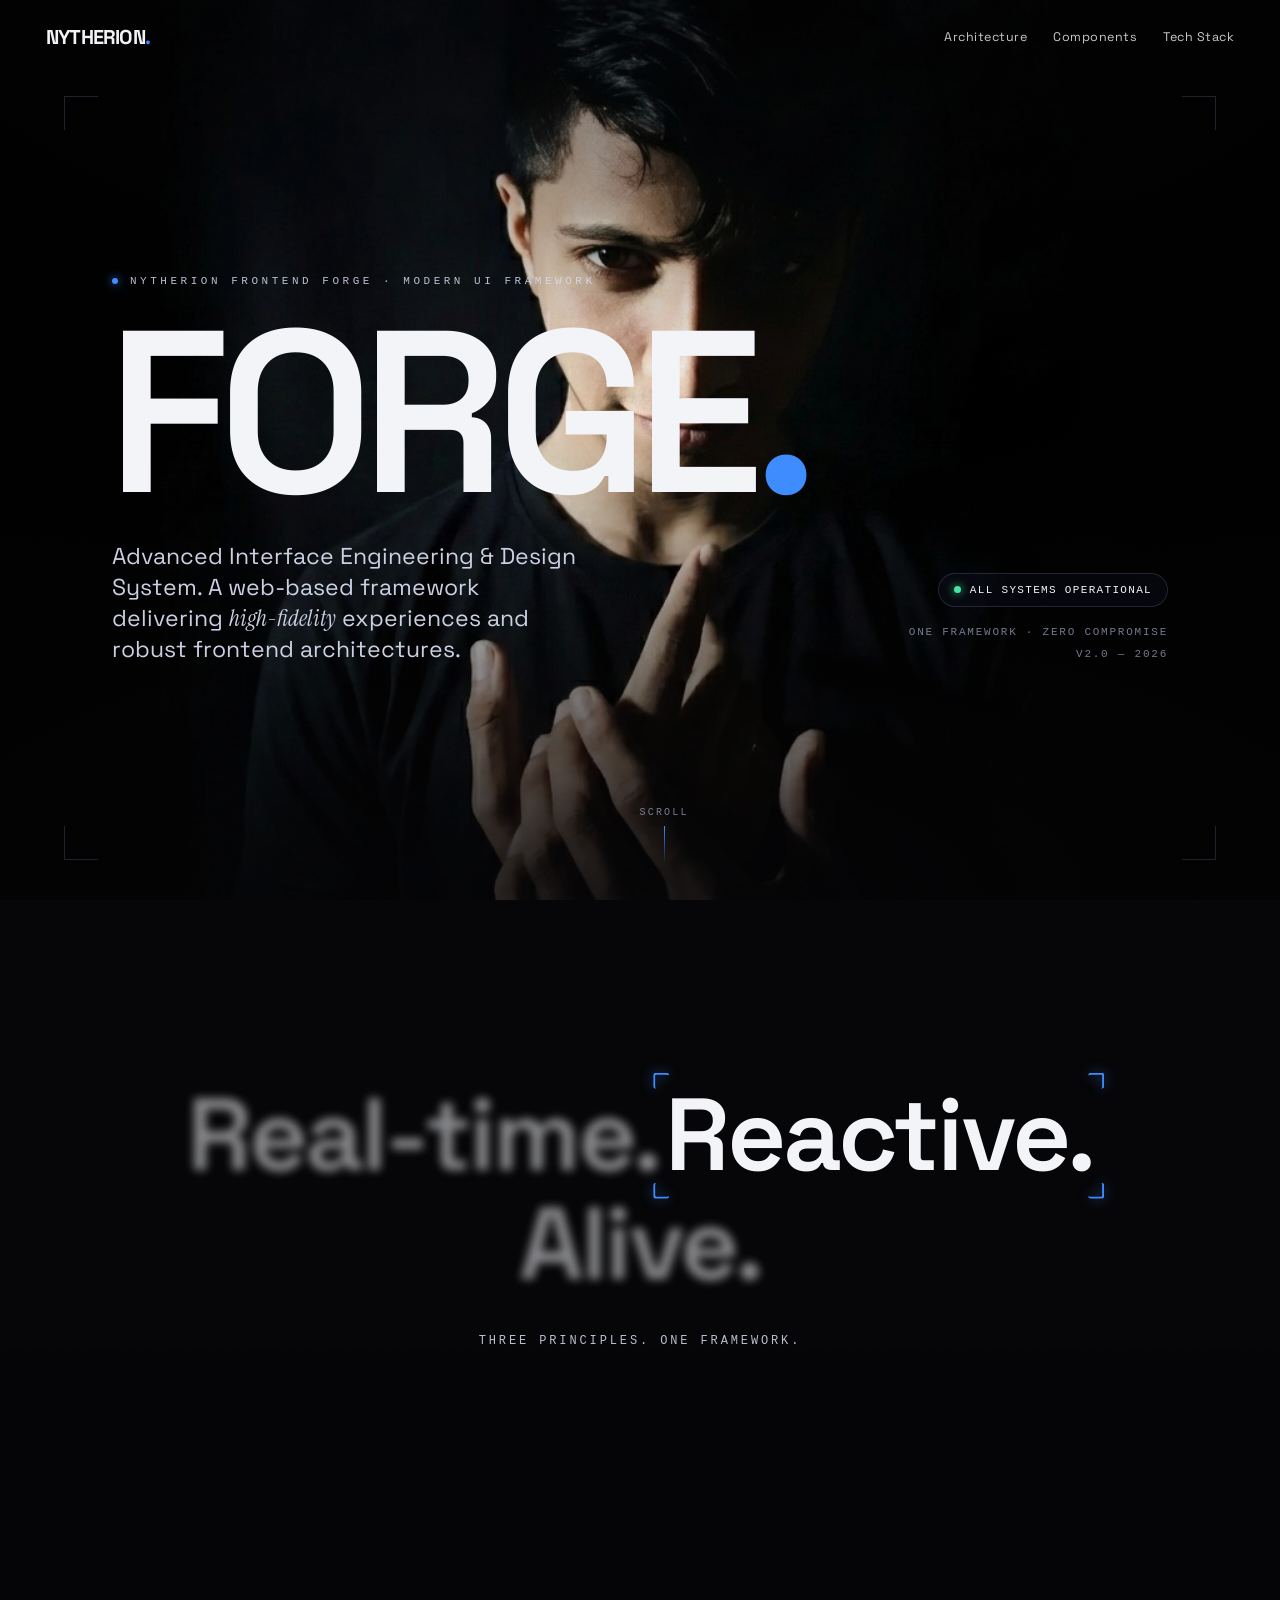
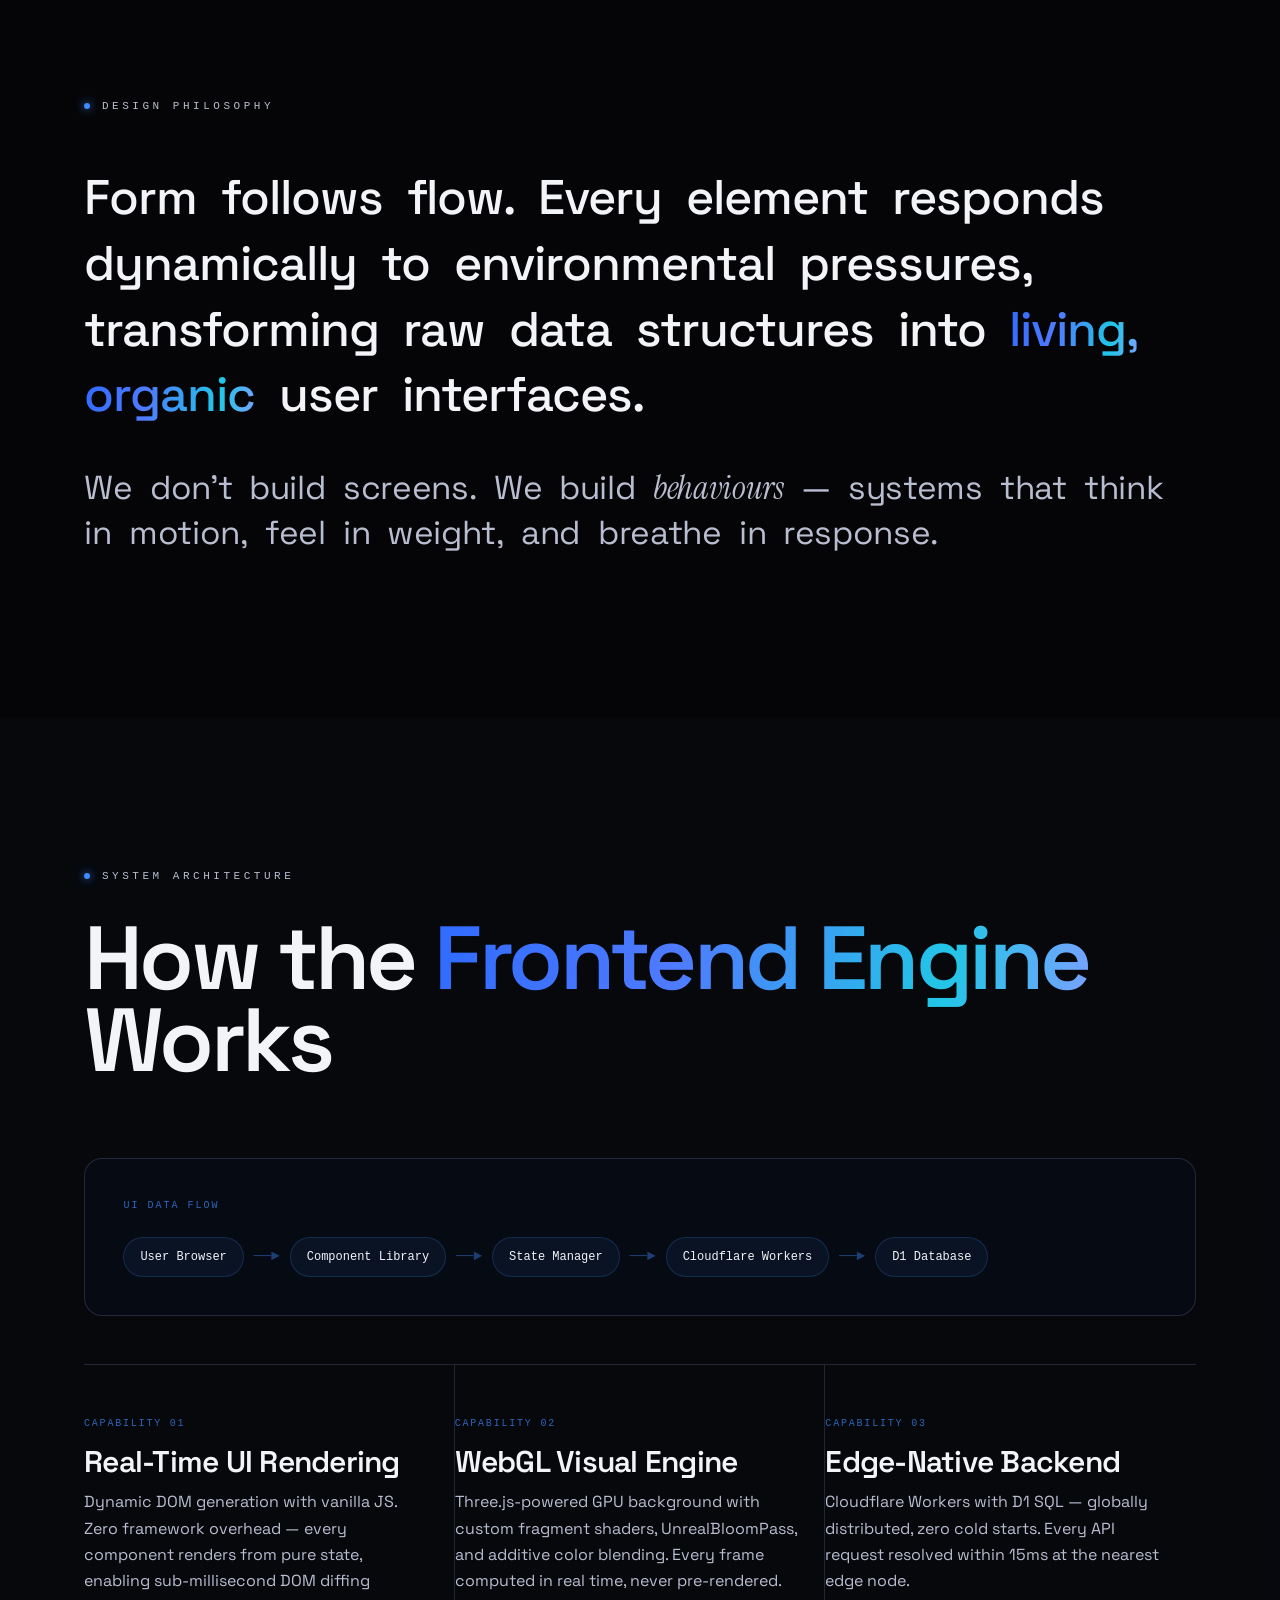
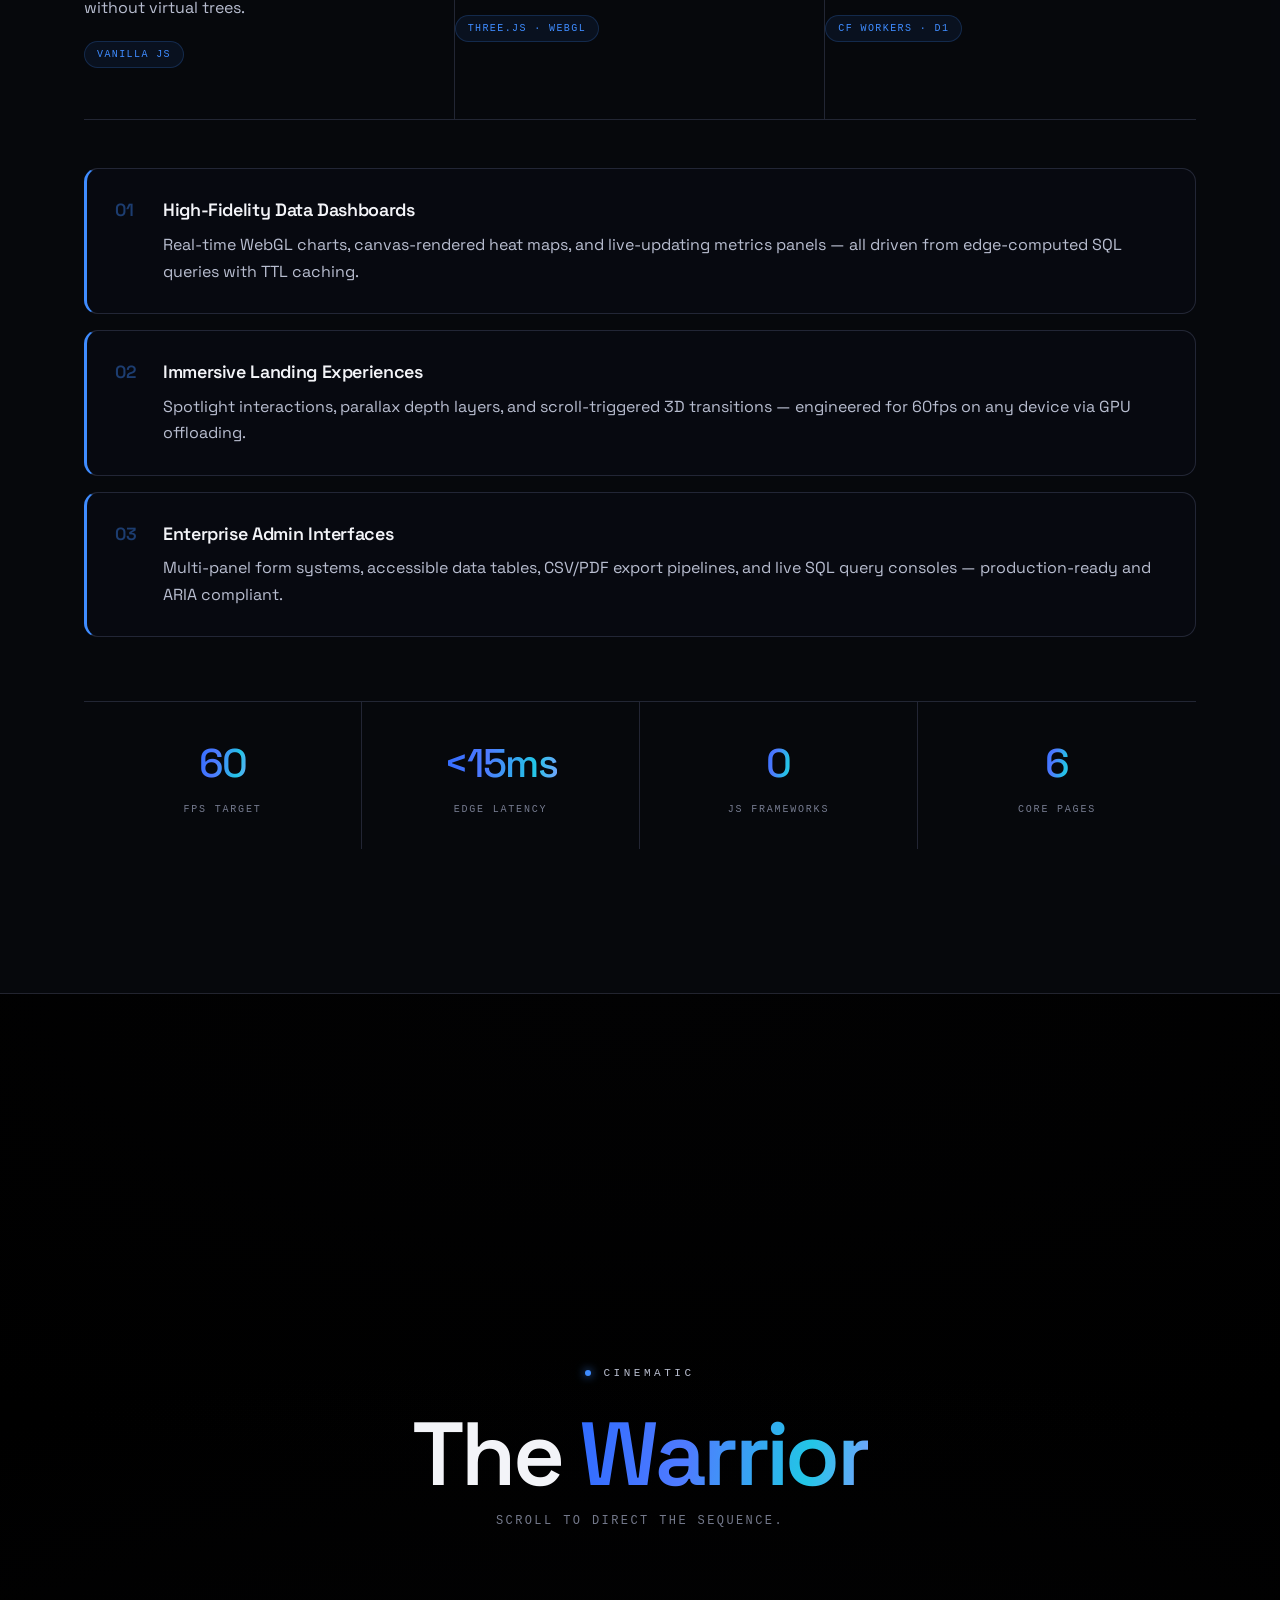
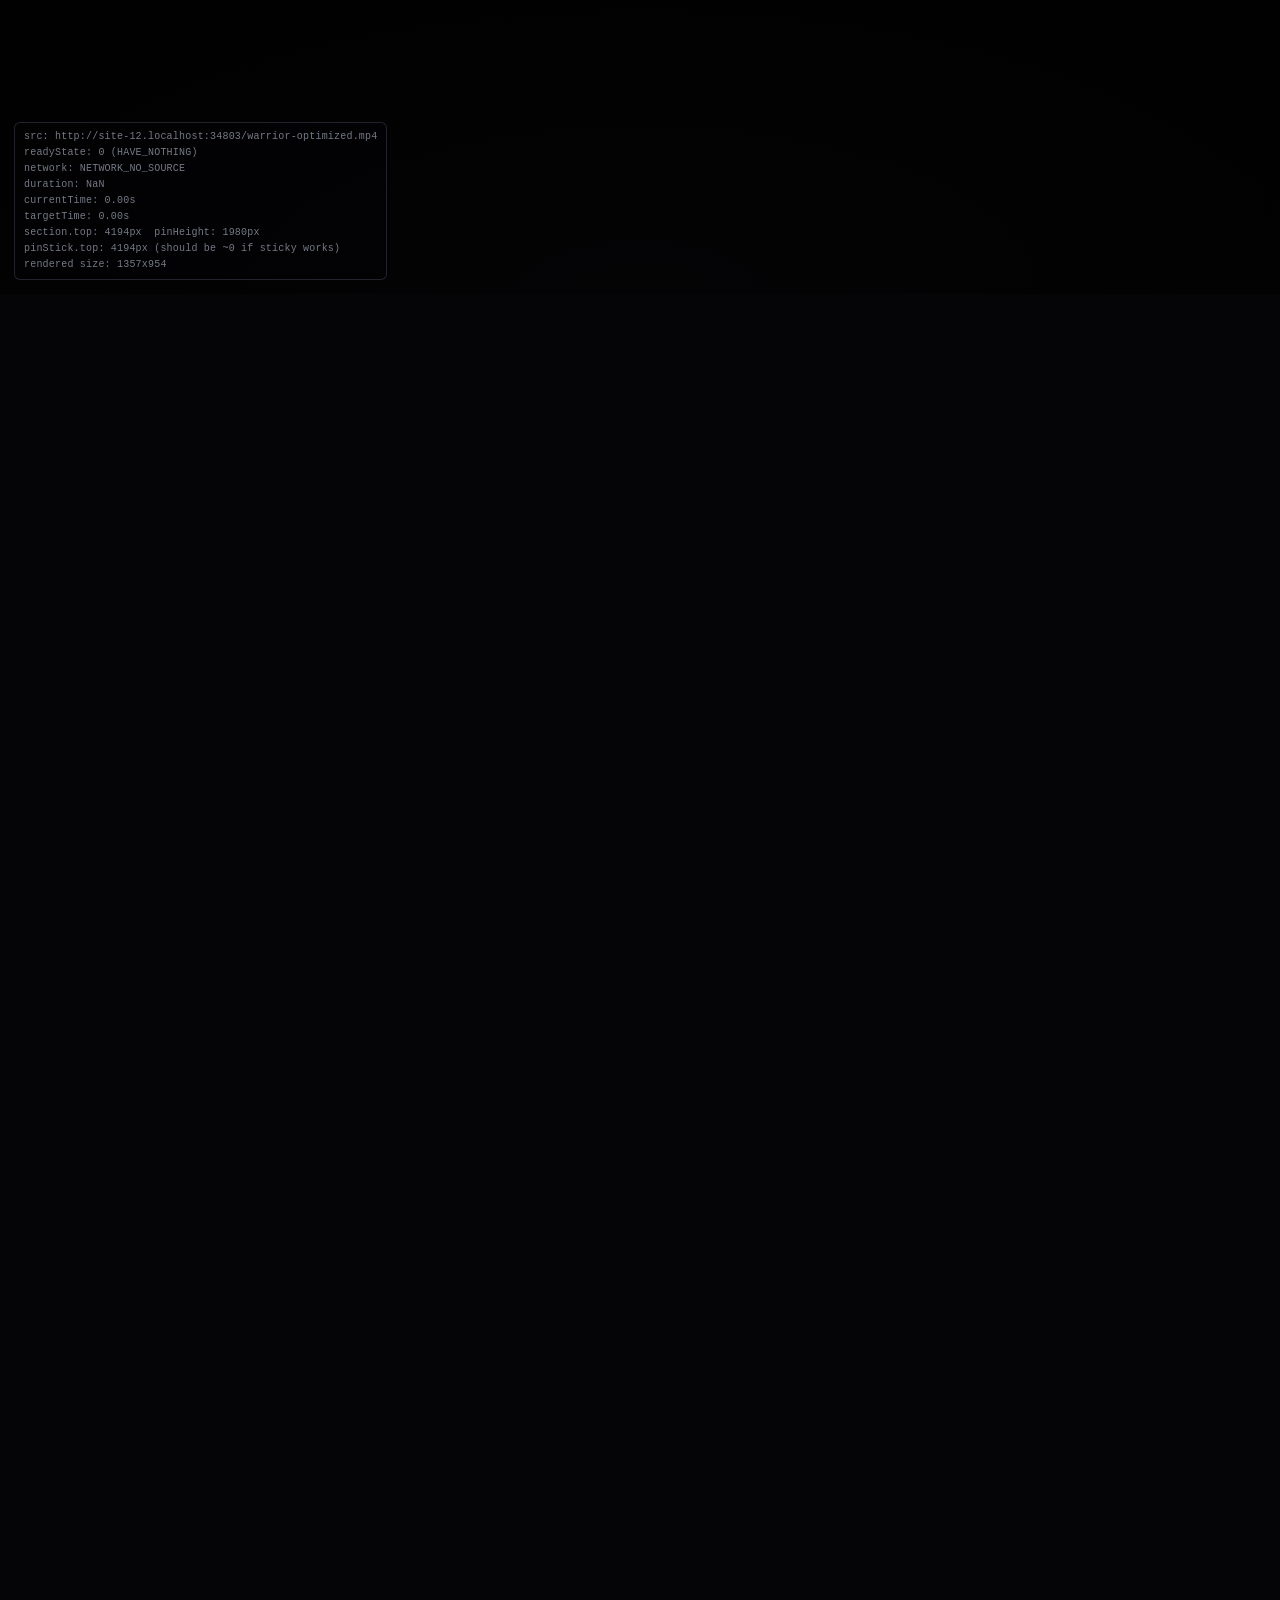
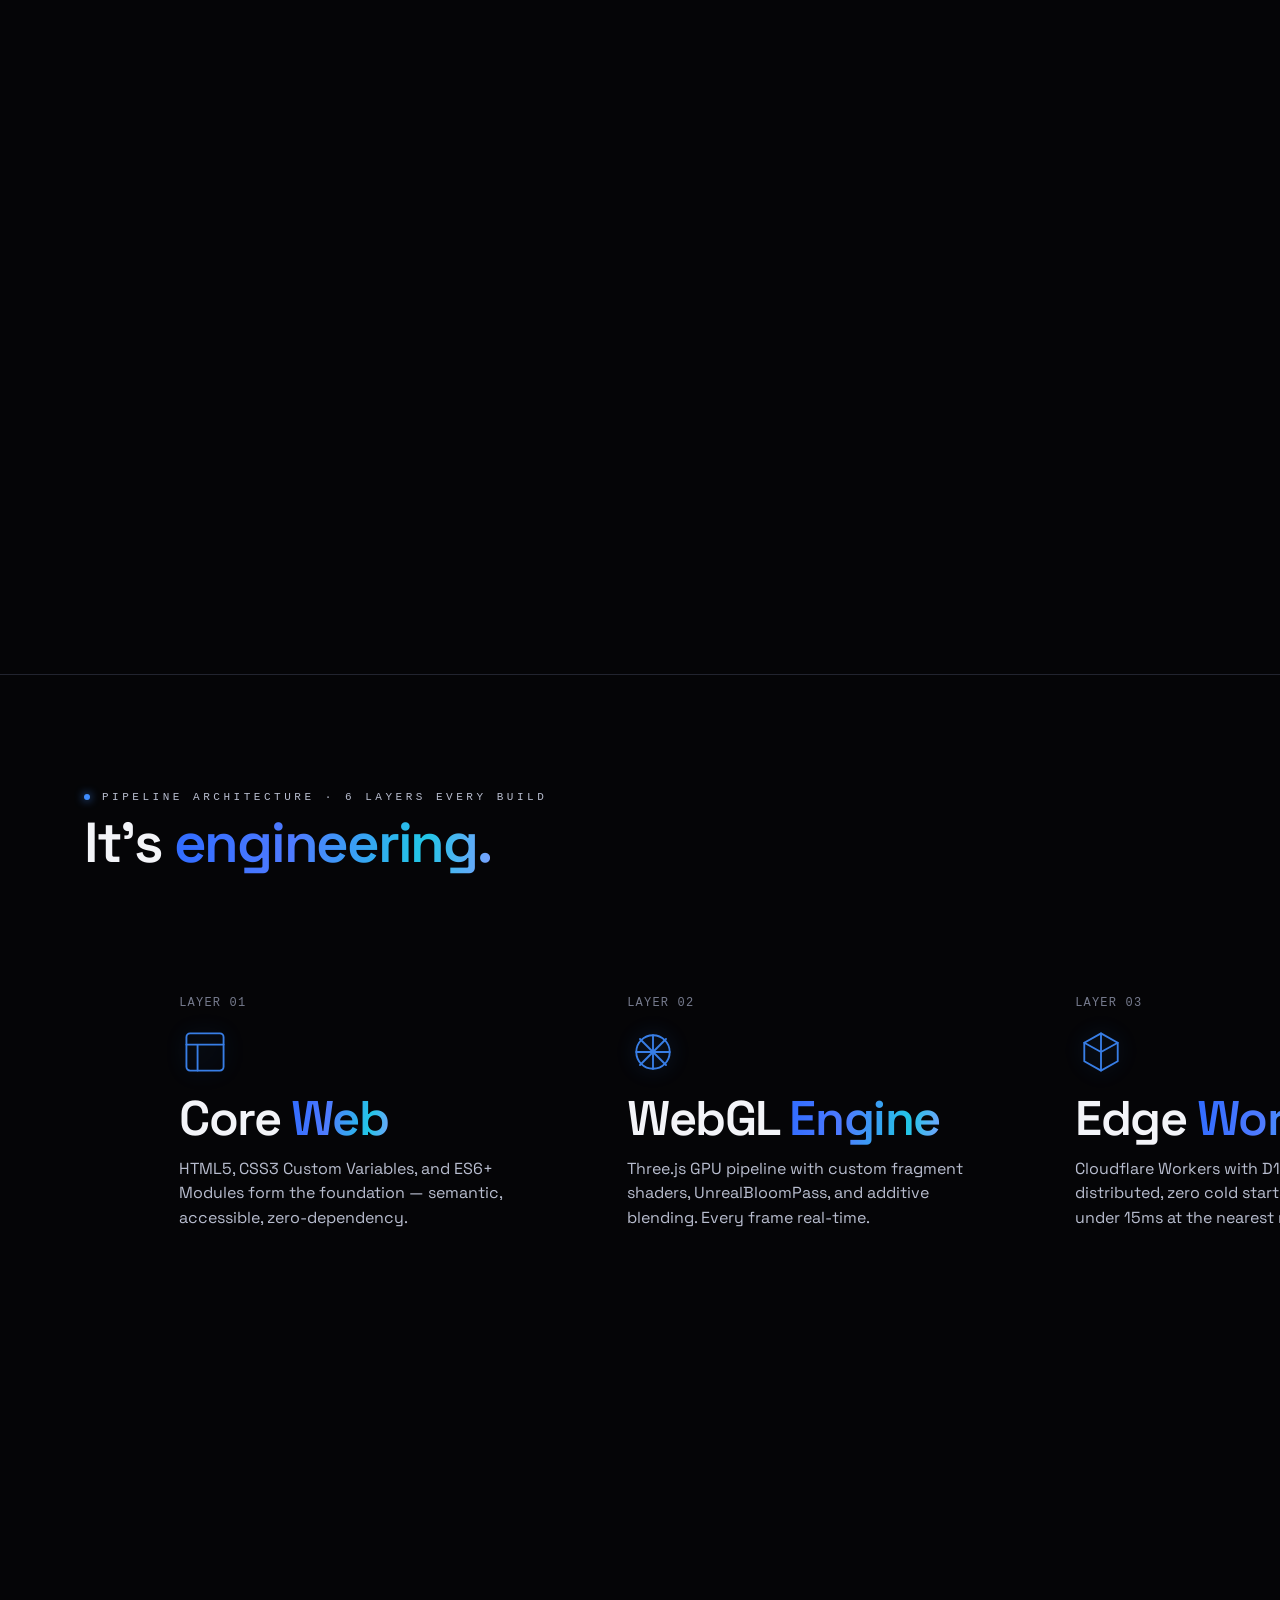
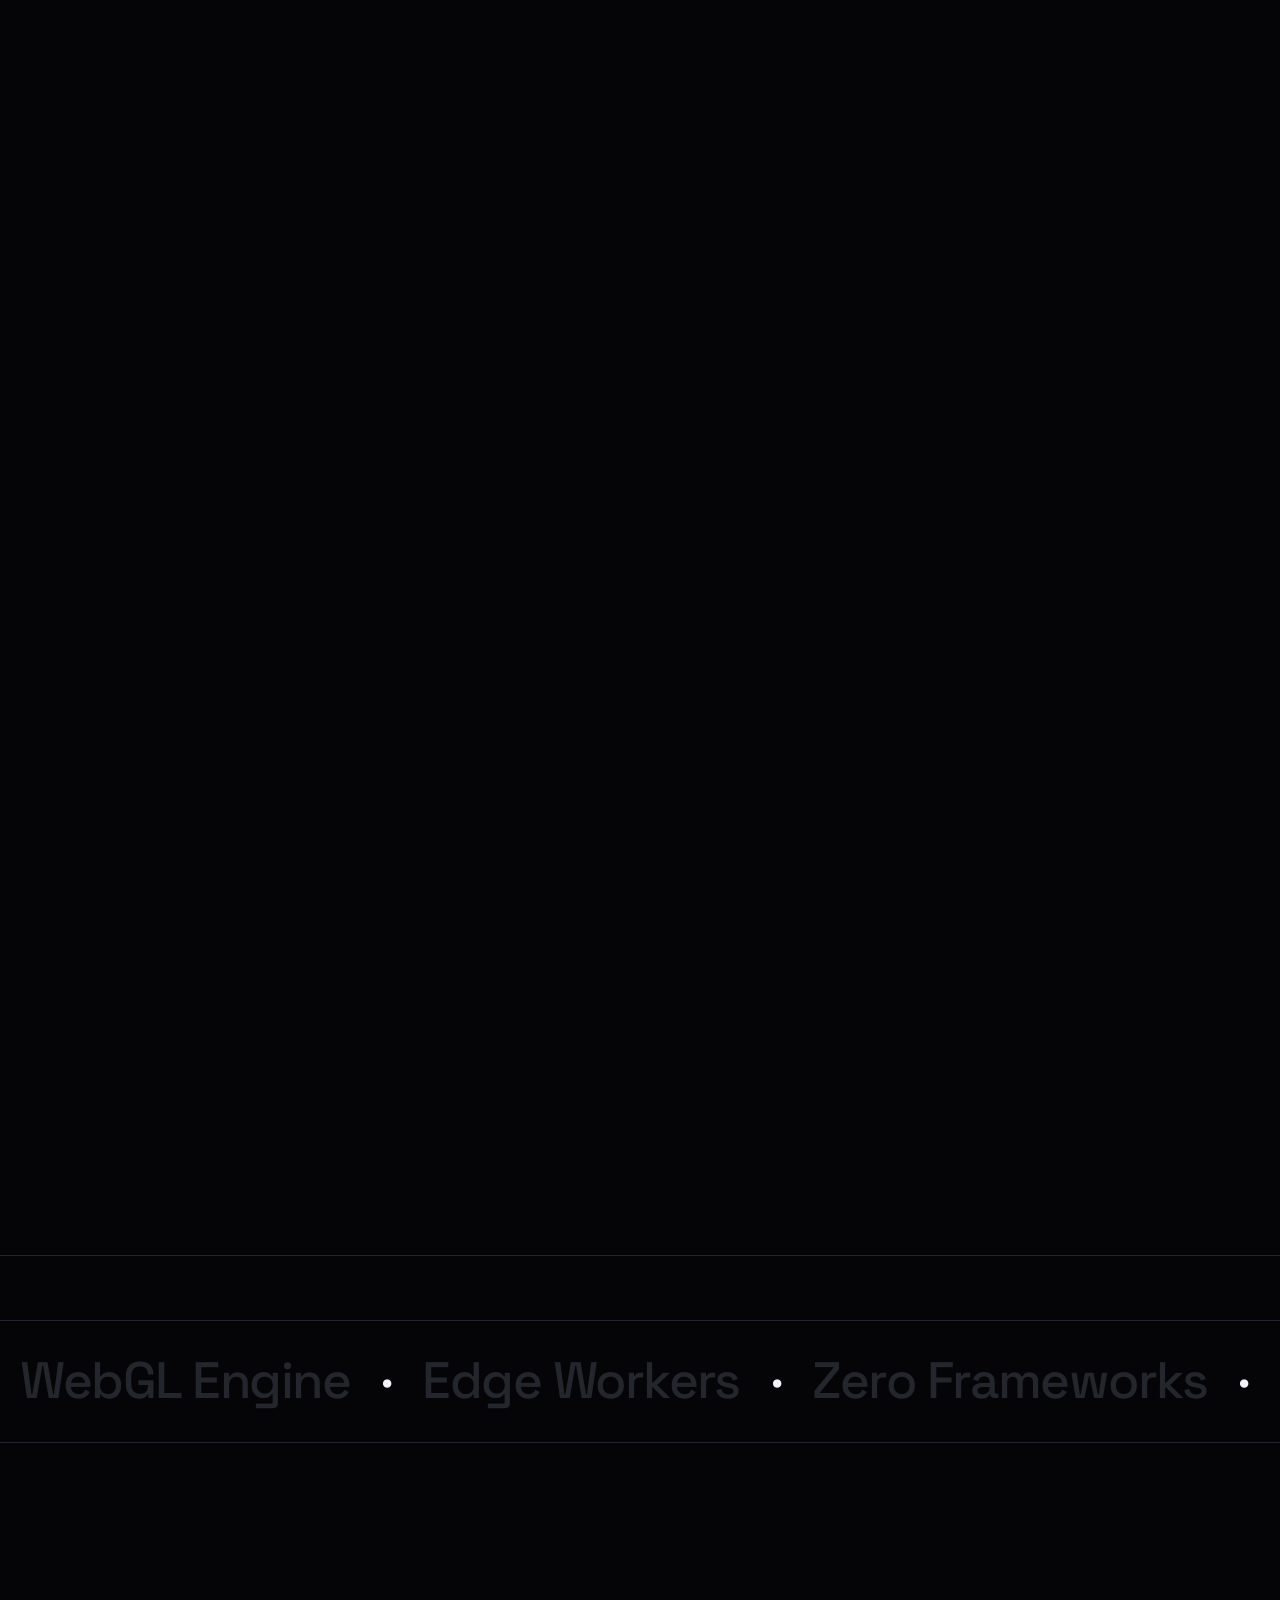
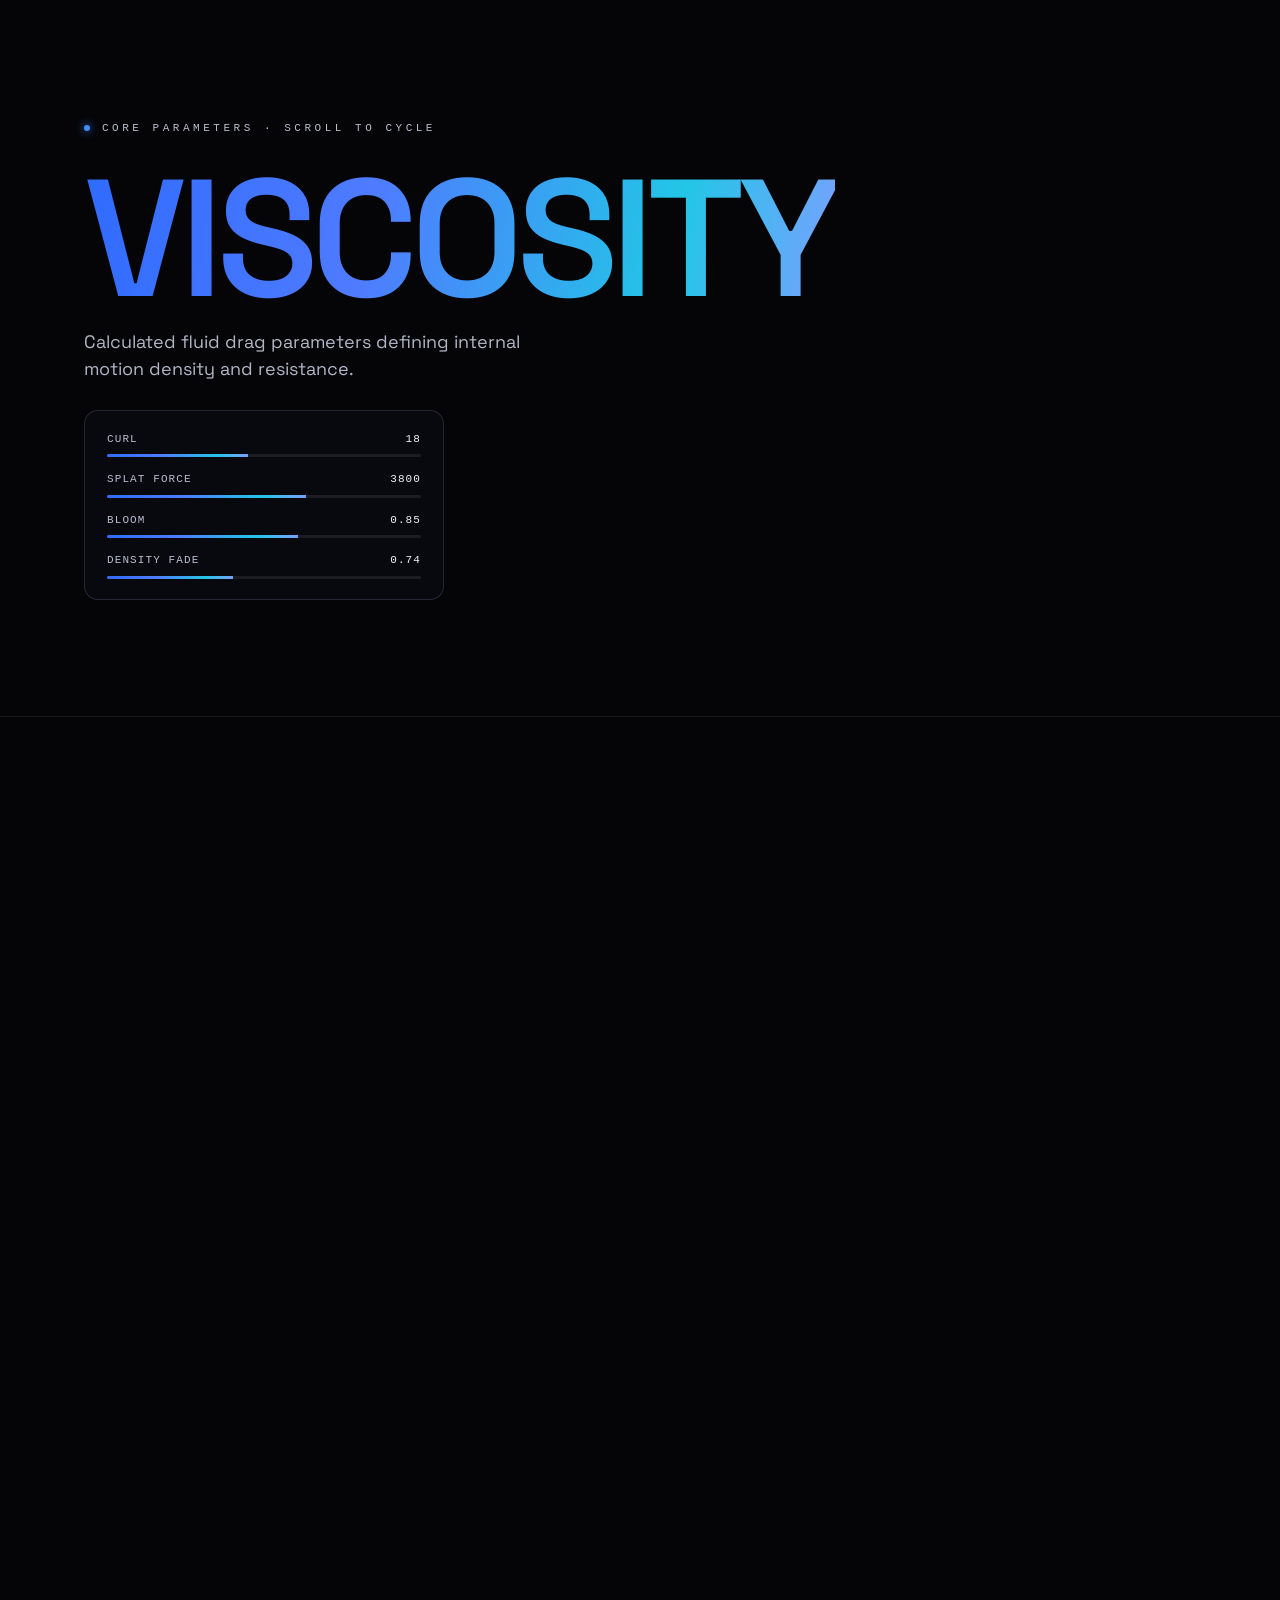
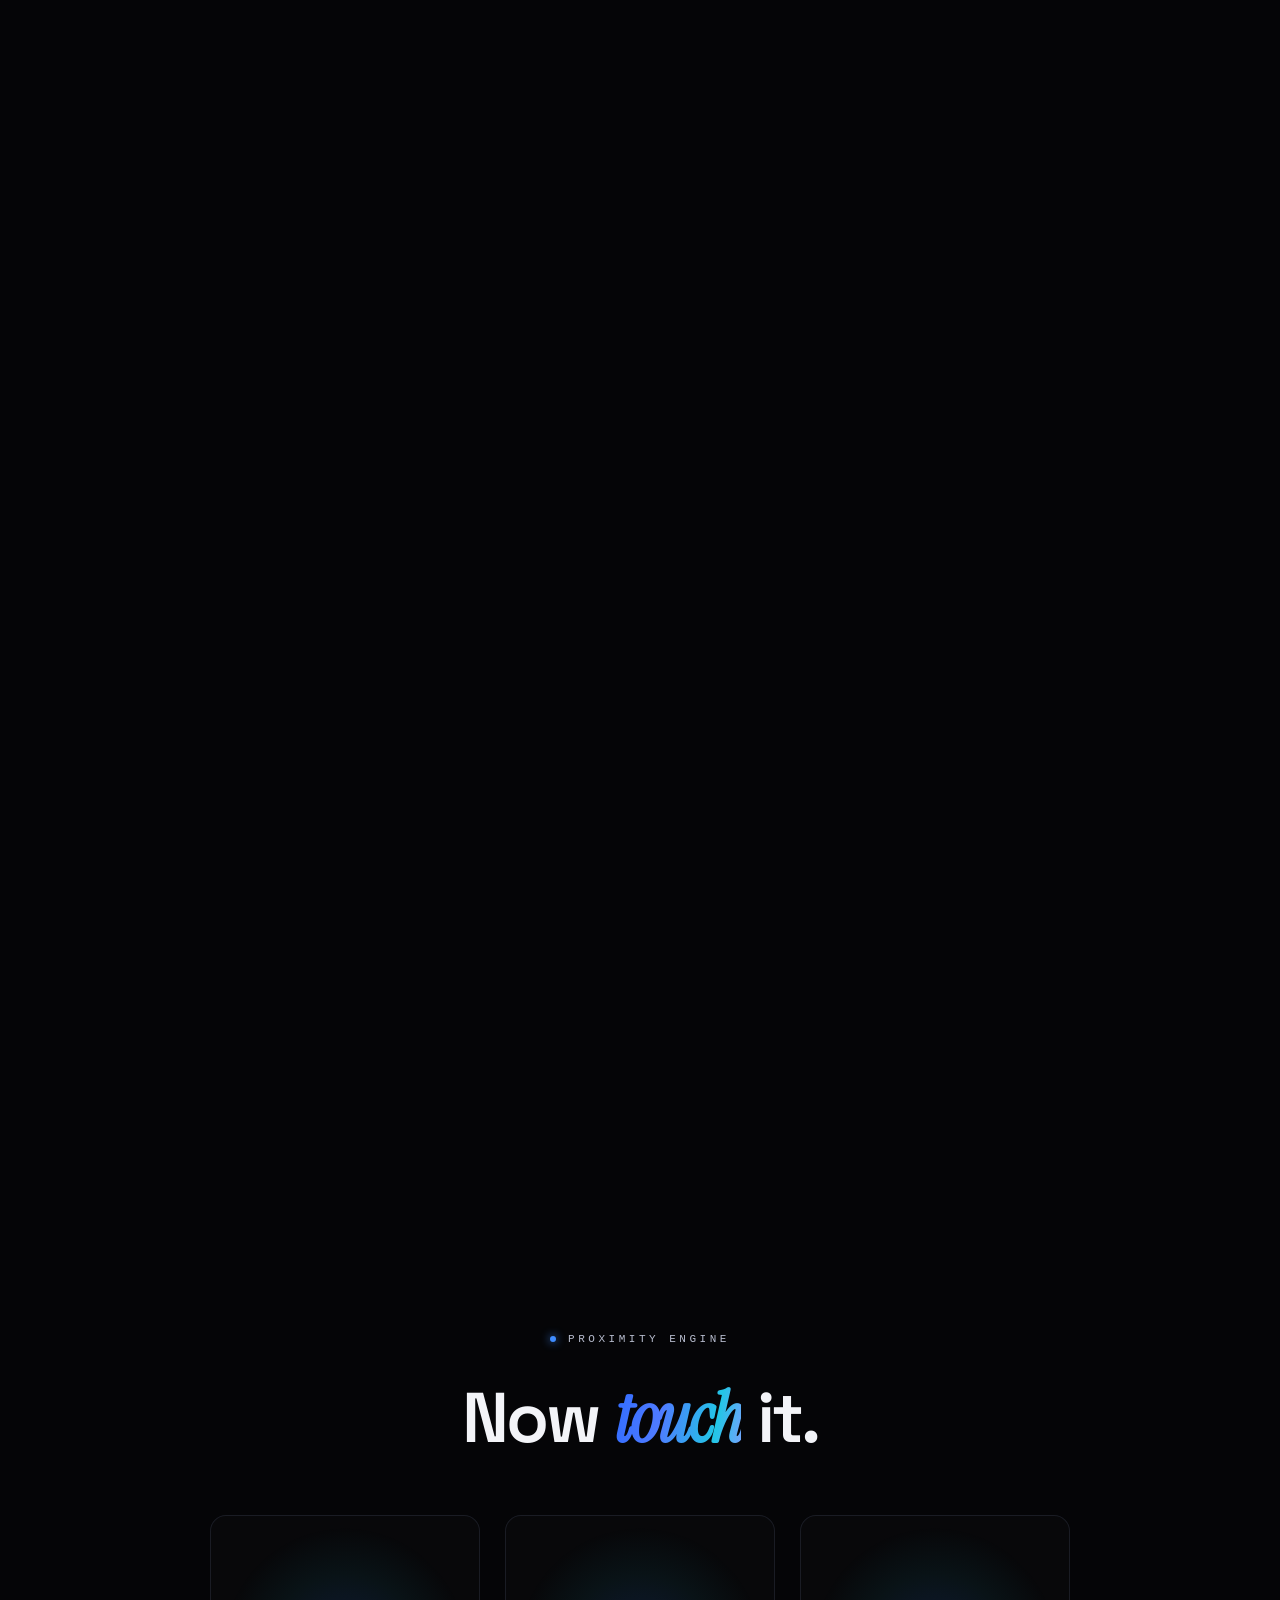
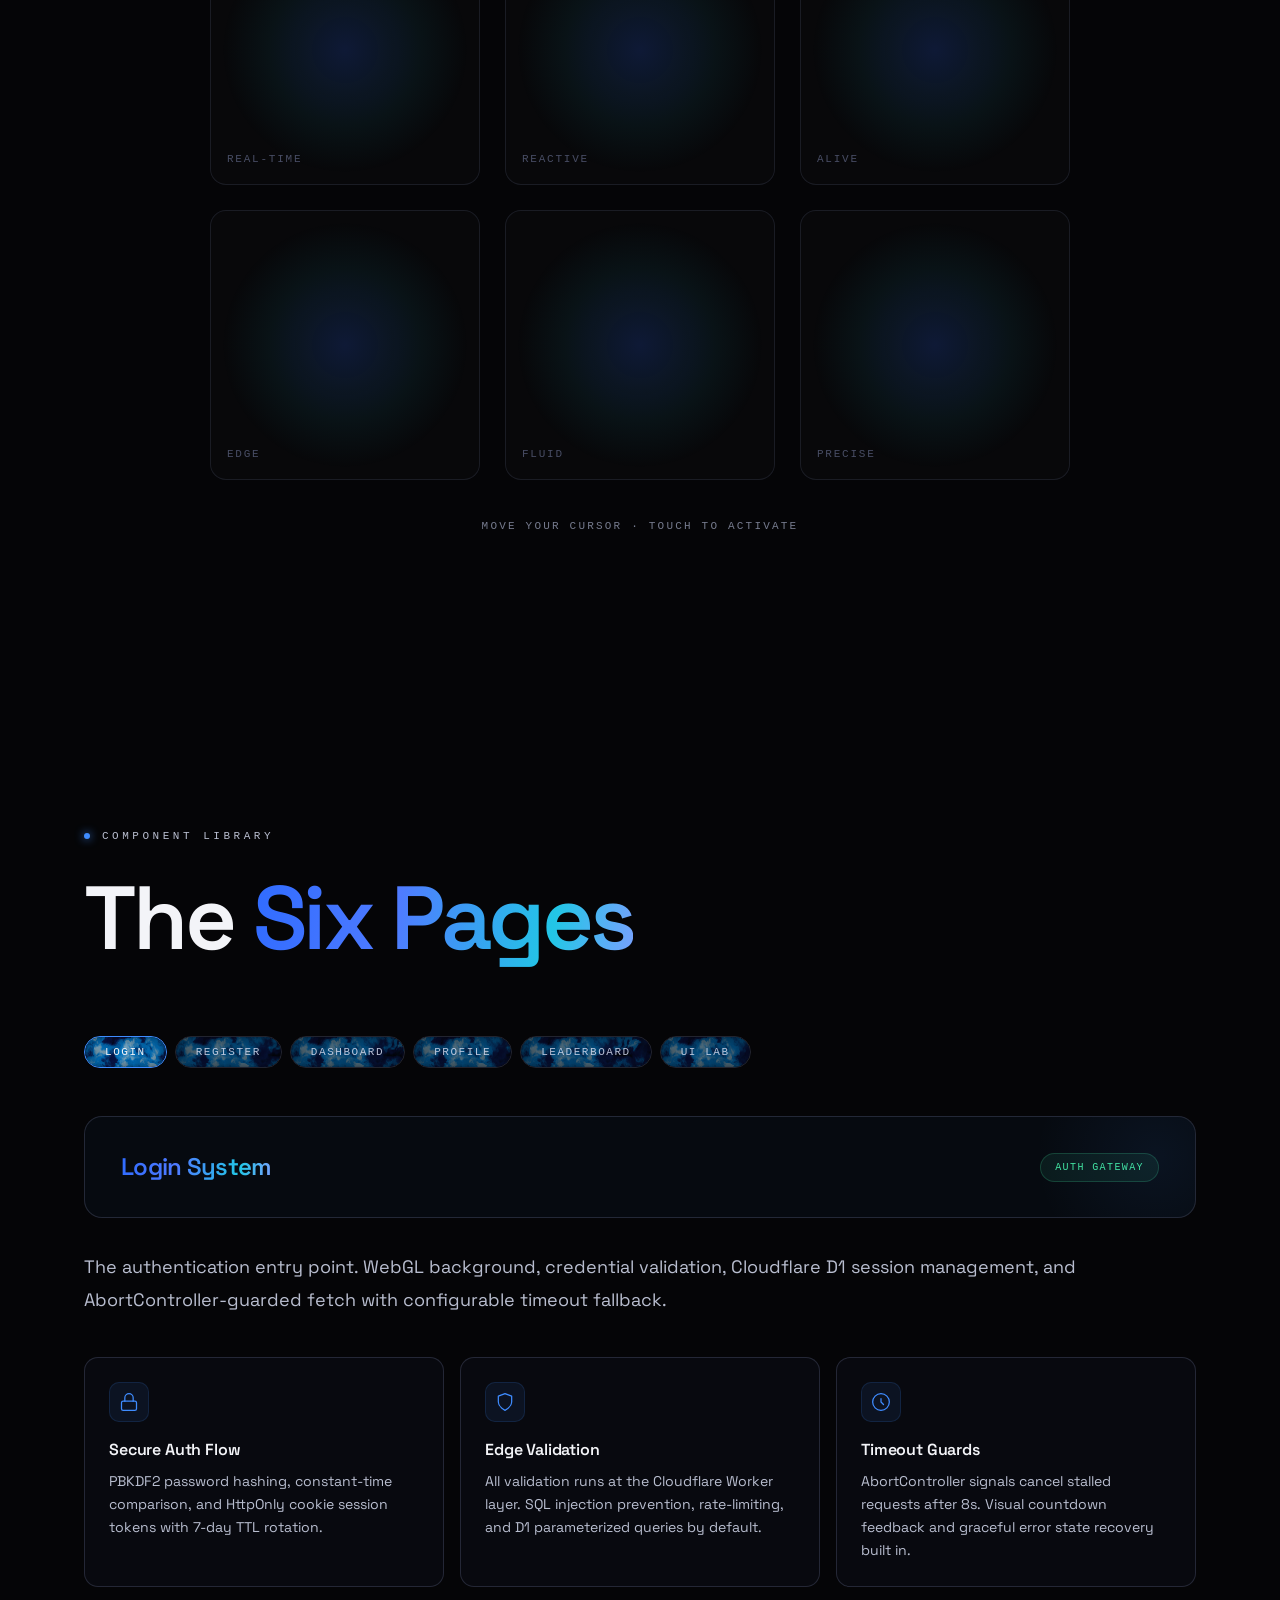
==== commit 0ae0fcec: "Update About.html" ====
--- a/About.html
+++ b/About.html
@@ -81,7 +81,7 @@
     @keyframes blink{0%,100%{opacity:.45}50%{opacity:1}}
 
     /* ── NAV ── */
-    nav{position:fixed;top:0;left:0;right:0;z-index:75;display:flex;justify-content:space-between;align-items:center;
+    nav{position:fixed;top:0;left:0;right:0;z-index:210;display:flex;justify-content:space-between;align-items:center;
     padding:22px clamp(20px,4vw,46px);mix-blend-mode:difference;
     padding-left:max(clamp(20px,4vw,46px),env(safe-area-inset-left));
     padding-right:max(clamp(20px,4vw,46px),env(safe-area-inset-right));
@@ -256,6 +256,19 @@
     .page-tab.gl-ready .page-tab-gl{opacity:0.55;}
     .page-tab.gl-ready:hover .page-tab-gl,.page-tab.gl-ready.active .page-tab-gl{opacity:0.85;}
     .page-tab.nogl .page-tab-gl{display:none;}
+    /* CSS-only stand-in for tabs that didn't get a WebGL context under the
+       MAX_GL_TABS cap (see Aether Drive setup below) — approximates the
+       shader's deep-navy/blue/cyan plasma palette with layered gradients
+       so capped-out tabs read as intentionally styled, not unstyled. */
+    .page-tab.nogl::before{
+      content:"";position:absolute;inset:0;z-index:0;border-radius:inherit;
+      background:
+        radial-gradient(circle at 30% 120%,rgba(34,198,230,.55),transparent 60%),
+        radial-gradient(circle at 80% -20%,rgba(63,140,255,.5),transparent 65%),
+        linear-gradient(115deg,rgba(10,20,90,.35),rgba(4,8,35,.5));
+      opacity:0.55;transition:opacity .3s ease;
+    }
+    .page-tab.nogl:hover::before,.page-tab.nogl.active::before{opacity:0.85;}
     .page-tab-label{position:relative;z-index:1;}
     .page-panel{display:none;}
     .page-panel[hidden]{display:none;}
@@ -414,7 +427,8 @@
       font-size:clamp(64px,18vw,220px);letter-spacing:-0.05em;
       line-height:0.8;color:var(--ink);font-variant-numeric:tabular-nums;
     }
-    .pc-digit{position:relative;overflow:hidden;height:0.85em;width:0.62em;}
+    .pc-digit{position:relative;overflow:hidden;height:0.85em;width:0.62em;transition:width .32s var(--ease);}
+    .pc-digit.empty{width:0;}
     .pc-digit i{
       position:absolute;left:0;top:0;display:block;
       font-style:normal;transform:translateY(0);
@@ -693,7 +707,7 @@
       .cap-card:hover::after{width:0;}
       .flow-node:hover{background:rgba(63,140,255,.07);border-color:rgba(63,140,255,.2);box-shadow:none;}
       .usecase-item:hover{background:rgba(12,14,24,0.4);border-left-color:var(--blue);transform:none;box-shadow:none;}
-      .page-tab:hover{color:var(--muted);border-color:var(--line);}
+      .page-tab:hover:not(.active){color:var(--muted);border-color:var(--line);}
       .feat-card:hover{background:rgba(12,14,24,0.5);border-color:var(--line);transform:none;box-shadow:none;}
       .feat-card:hover::before{opacity:0;}
       .feat-card:hover .feat-icon{background:rgba(63,140,255,.08);border-color:rgba(63,140,255,.15);box-shadow:none;}
@@ -1894,19 +1908,27 @@
     if (reduceMotion) { pre.classList.add('gone'); return; }
 
     // ── Build the digit-flip counter cells ──
-    // Three fixed cells ("0".."100") so the layout never reflows as the
-    // number grows from one digit to three; each cell masks a sliding
-    // <i> pair (old digit / new digit) so changes flip instead of snap.
+    // Three fixed-width cells so the layout never reflows as the number
+    // grows from one digit ("0") to three ("100"). Leading cells that
+    // have no digit yet collapse to zero width via the .pc-digit.empty
+    // class below, so the number grows from the right like an odometer
+    // instead of reserving a permanent blank gap on the left.
+    //
+    // #preCount's markup starts as a plain "0" text node (a sane no-JS/
+    // static fallback) — that has to be cleared before appending the
+    // generated cells, or it renders as a literal extra leading zero
+    // alongside the real digits (e.g. "100%" rendering as "0100%").
+    preCount.textContent = '';
     const DIGITS = 3;
     const cells = [];
     for (let i = 0; i < DIGITS; i++) {
       const cell = document.createElement('span');
-      cell.className = 'pc-digit';
+      cell.className = 'pc-digit empty';
       const i1 = document.createElement('i');
-      i1.textContent = '0';
+      i1.textContent = '';
       cell.appendChild(i1);
       preCount.appendChild(cell);
-      cells.push({ el: cell, i: i1, shown: '0' });
+      cells.push({ el: cell, i: i1, shown: '', pendingRemoval: null, pendingRemovalTimer: null });
     }
     const pct = document.createElement('span');
     pct.className = 'pc-pct';
@@ -1919,8 +1941,30 @@
         const ch = str[i] === ' ' ? '' : str[i];
         const c = cells[i];
         if (ch !== c.shown) {
+          c.el.classList.toggle('empty', ch === '');
           // Slide the old digit up and out, drop in the new one beneath —
-          // a quick flip rather than an instant text replace.
+          // a quick flip rather than an instant text replace. `outgoing`
+          // captures the specific element being replaced *right now*; the
+          // rAF below must act on this exact element, not on c.i read
+          // fresh when it fires — c.i can already have moved on to a
+          // newer digit by then (changes happen on nearly every animation
+          // frame during the fastest part of the count-up), which
+          // previously applied the exit transform to the wrong element.
+          const outgoing = c.i;
+
+          // If an earlier flip's outgoing element is still waiting on its
+          // own removal timer, drop it immediately rather than letting it
+          // ride out the full exit duration. Once a newer digit starts
+          // sliding in, the older one is already hidden behind it (this
+          // cell clips with overflow:hidden), so nothing is lost visually
+          // — but during the fast part of the count-up (digit changes
+          // roughly every 17ms, far quicker than the 340ms exit anim)
+          // skipping this would let dozens of stale nodes pile up at once.
+          if (c.pendingRemoval && c.pendingRemoval !== outgoing) {
+            clearTimeout(c.pendingRemovalTimer);
+            if (c.pendingRemoval.parentNode) c.pendingRemoval.remove();
+          }
+
           const next = document.createElement('i');
           next.textContent = ch;
           next.style.transform = 'translateY(1em)';
@@ -1929,10 +1973,14 @@
           void next.getBoundingClientRect(); // force layout so the transform-none start state is committed before animating
           next.style.transition = '';
           requestAnimationFrame(() => {
-            c.i.style.transform = 'translateY(-1em)';
+            outgoing.style.transform = 'translateY(-1em)';
             next.style.transform = 'translateY(0)';
           });
-          setTimeout(() => { if (c.i.parentNode) c.i.remove(); }, 340);
+          c.pendingRemoval = outgoing;
+          c.pendingRemovalTimer = setTimeout(() => {
+            if (outgoing.parentNode) outgoing.remove();
+            if (c.pendingRemoval === outgoing) c.pendingRemoval = null;
+          }, 340);
           c.i = next;
           c.shown = ch;
         }
@@ -2399,16 +2447,13 @@
 
     const reduced = window.matchMedia('(prefers-reduced-motion: reduce)').matches;
 
-    // Browsers cap concurrent WebGL contexts per page (commonly ~8–16,
-    // lower on mobile GPUs), and this page may also run other WebGL
-    // surfaces (the hero/engine sections reference a Three.js background
-    // elsewhere in this system). Six contexts for six nav pills is a
-    // disproportionate share of that budget. Cap how many of these
-    // decorative per-tab contexts we actually create; tabs beyond the cap
-    // fall back to the plain `.nogl` pill styling instead of competing for
-    // a scarce resource or silently failing context creation later.
-    const MAX_GL_TABS = 4;
-    let glTabsCreated = 0;
+    // Each tab gets its own tiny WebGL context: a single fullscreen
+    // triangle with no textures/geometry, so the GPU/memory cost per
+    // context is trivial, and this is the only WebGL usage on the page.
+    // Real context exhaustion is still handled gracefully — if
+    // getContext('webgl') ever returns null (very old/constrained
+    // devices, or context creation genuinely failing), that specific tab
+    // falls back to .nogl below rather than erroring.
 
     const VS = 'attribute vec2 p;void main(){gl_Position=vec4(p,0.,1.);}';
     const FS = `
@@ -2464,12 +2509,9 @@
       const canvas = btn.querySelector('.page-tab-gl');
       if (!canvas) return;
 
-      if (glTabsCreated >= MAX_GL_TABS) { btn.classList.add('nogl'); return; }
-
       const gl = canvas.getContext('webgl', { alpha: false, antialias: false, powerPreference: 'low-power' });
 
       if (!gl) { btn.classList.add('nogl'); return; }
-      glTabsCreated++;
 
       const vs = compile(gl, gl.VERTEX_SHADER, VS);
       const fs = compile(gl, gl.FRAGMENT_SHADER, FS);
@@ -2521,7 +2563,6 @@
         e.preventDefault();
         contextLost = true;
         rafId = null;
-        glTabsCreated--;
         btn.classList.remove('gl-ready');
         btn.classList.add('nogl');
       });
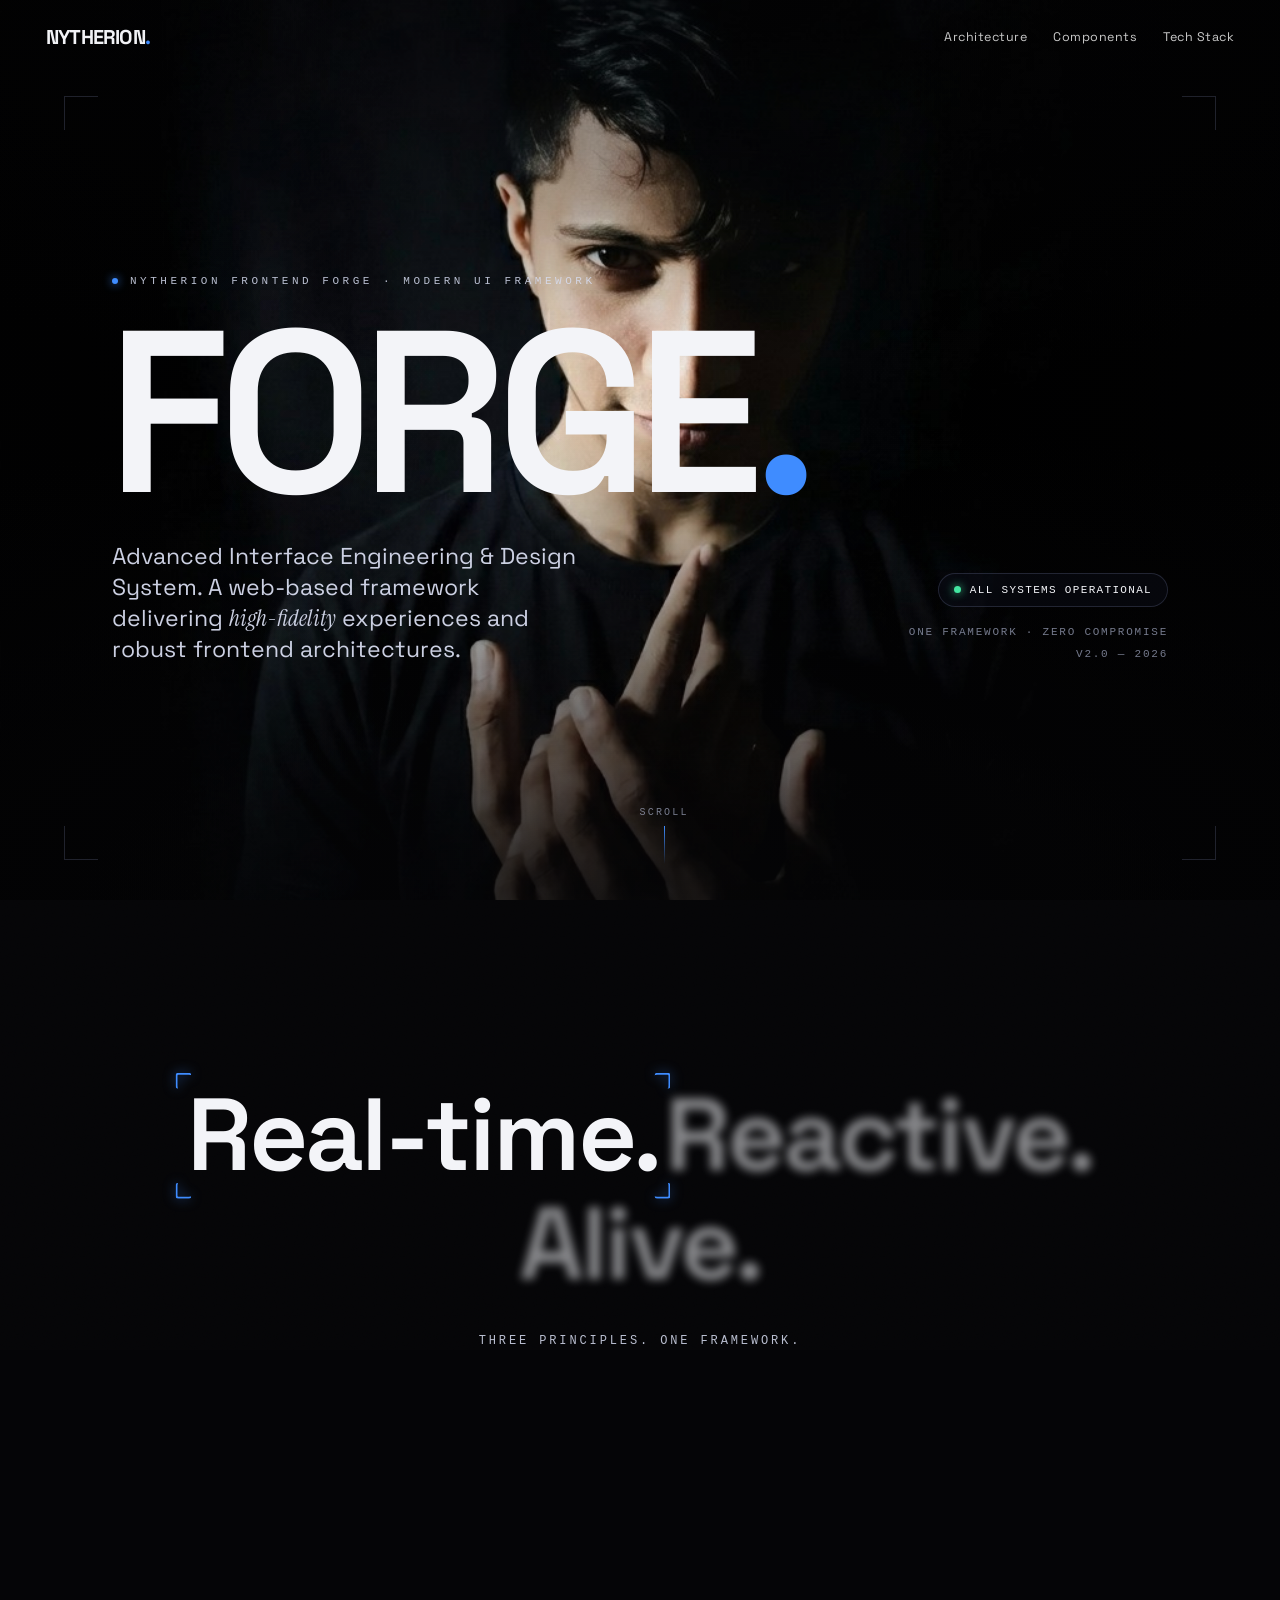
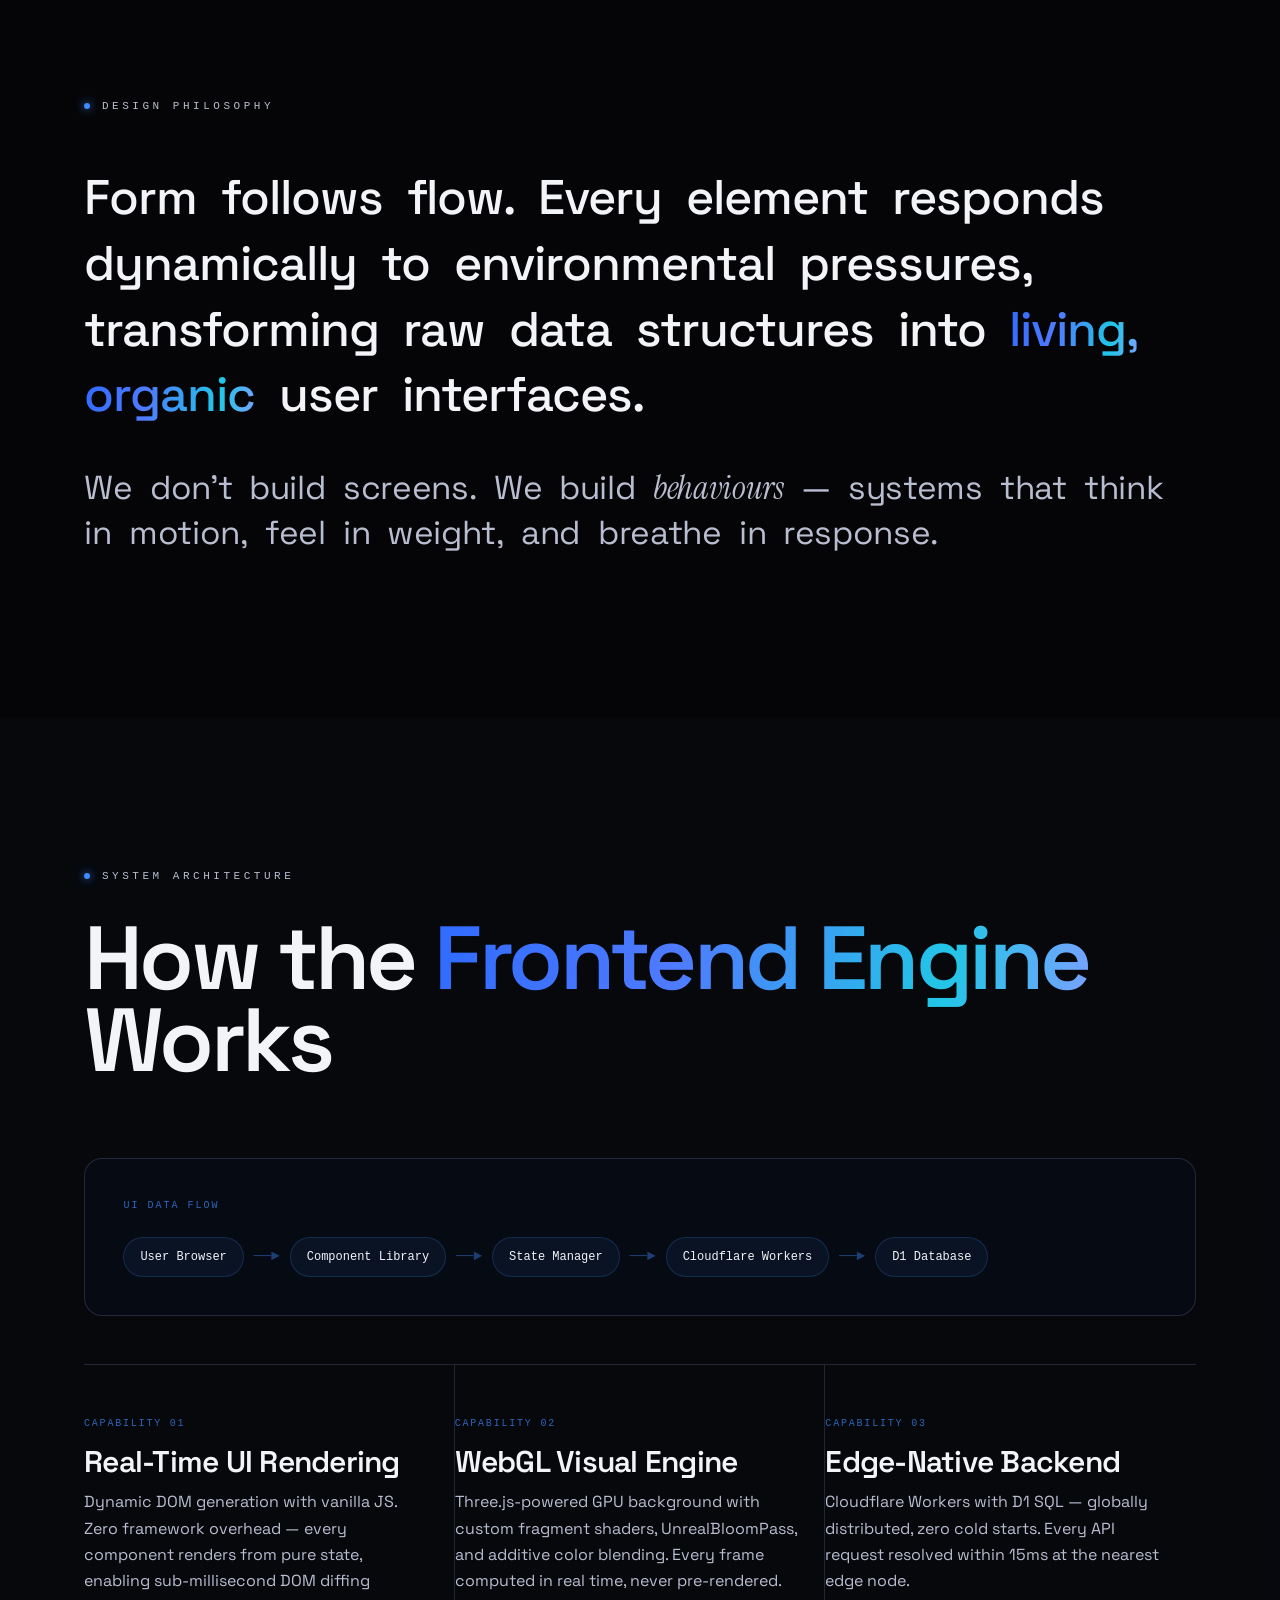
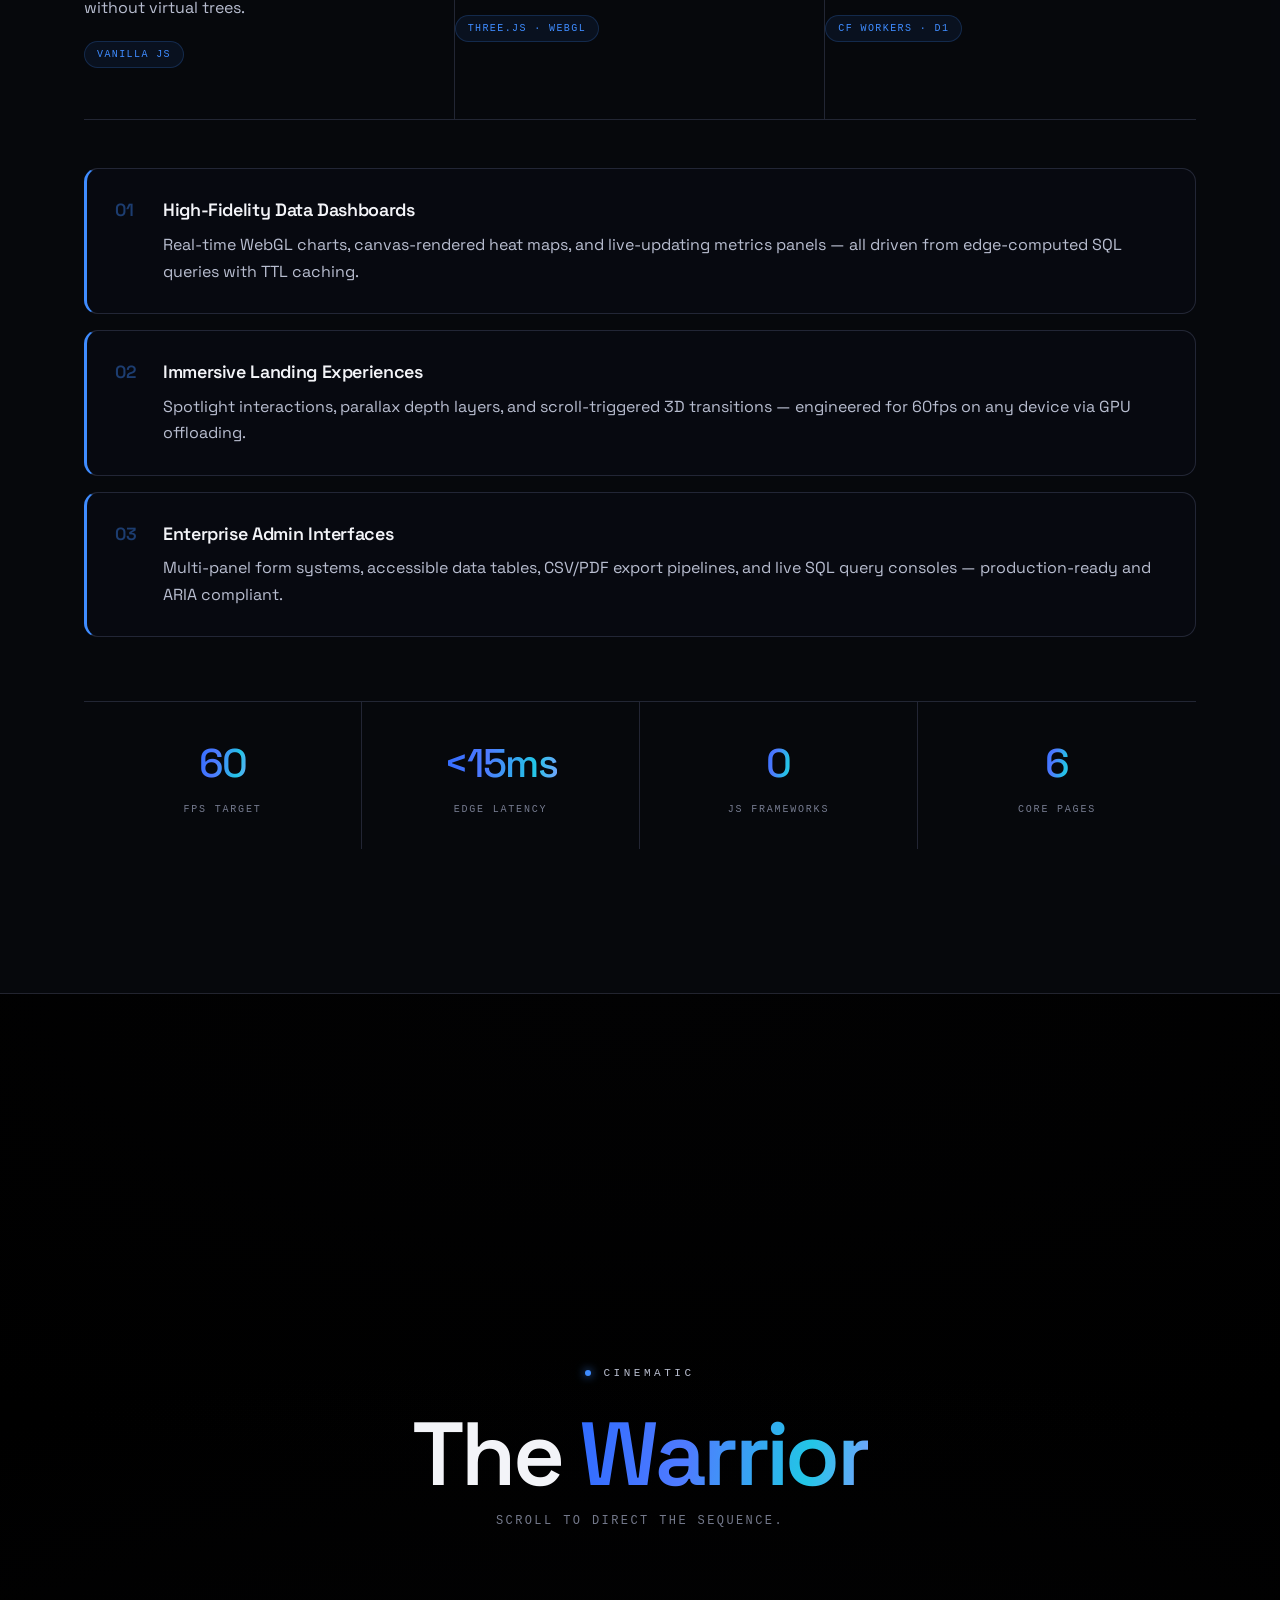
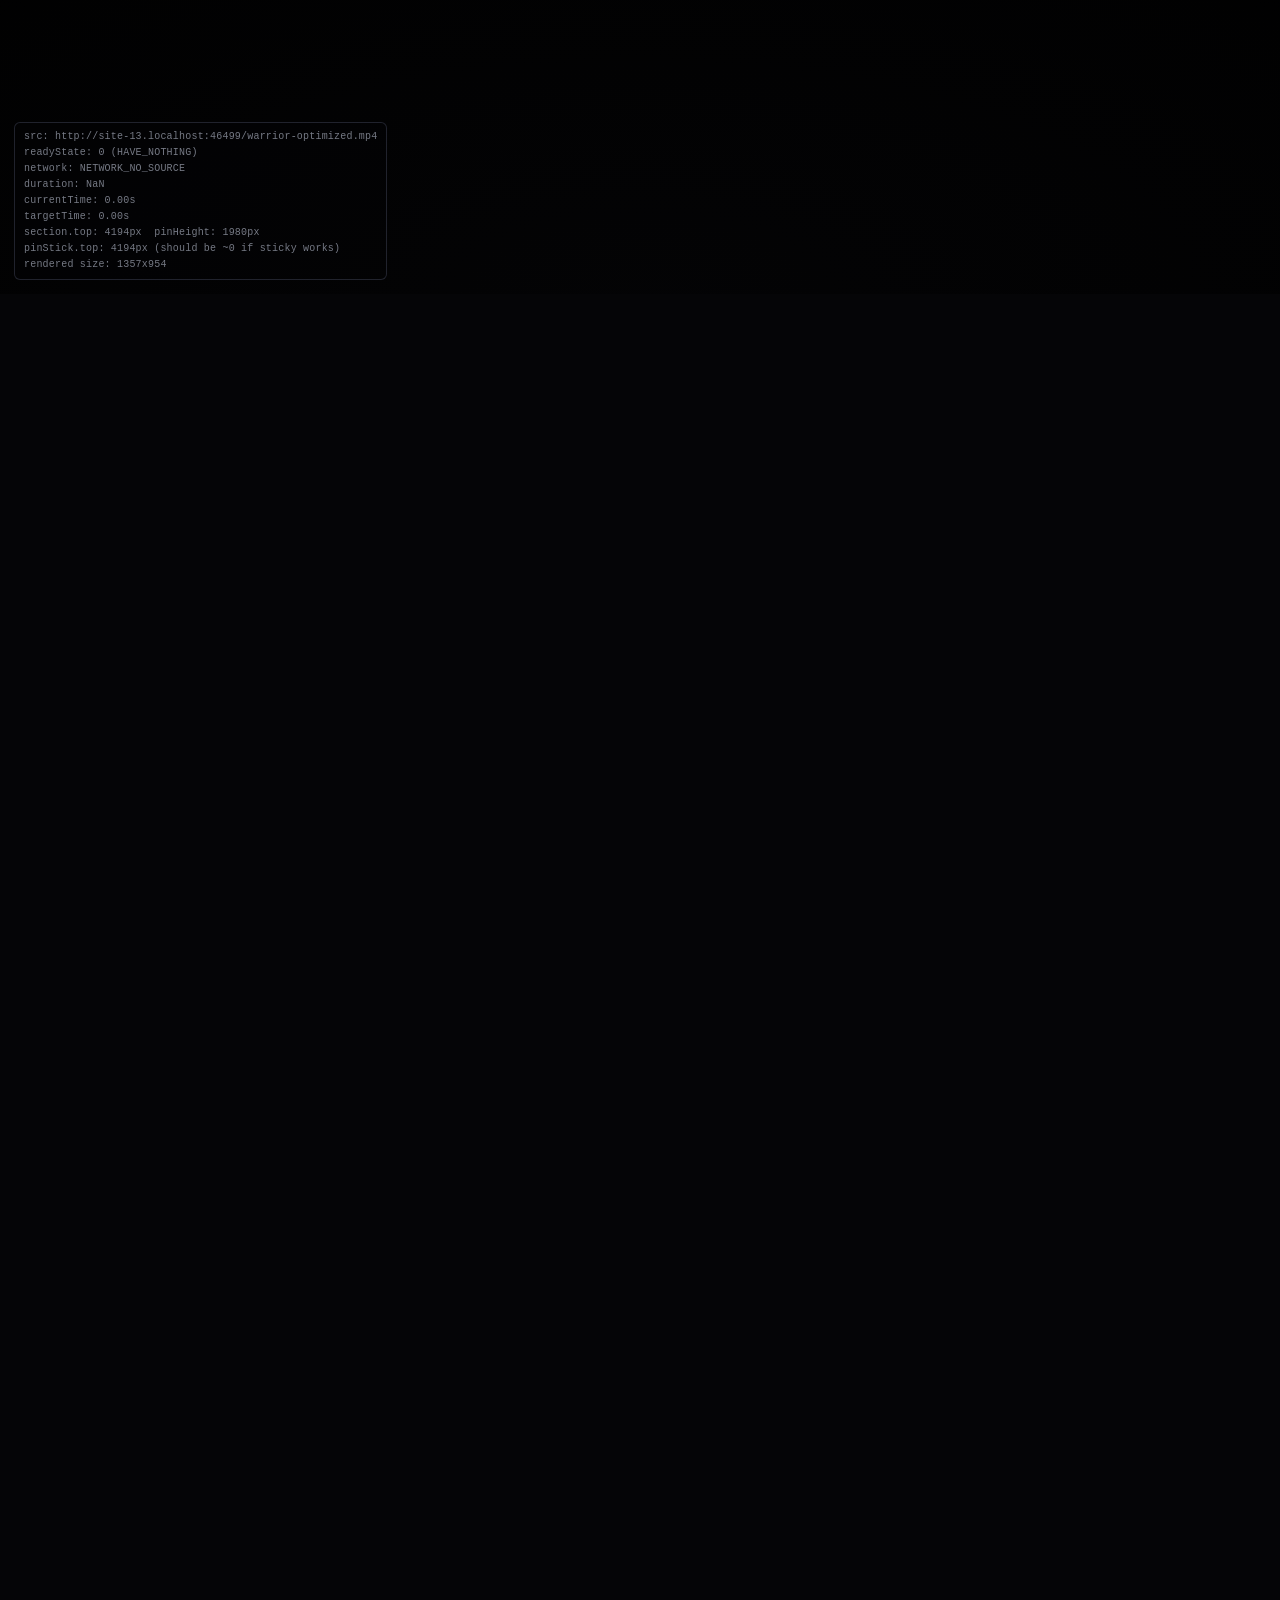
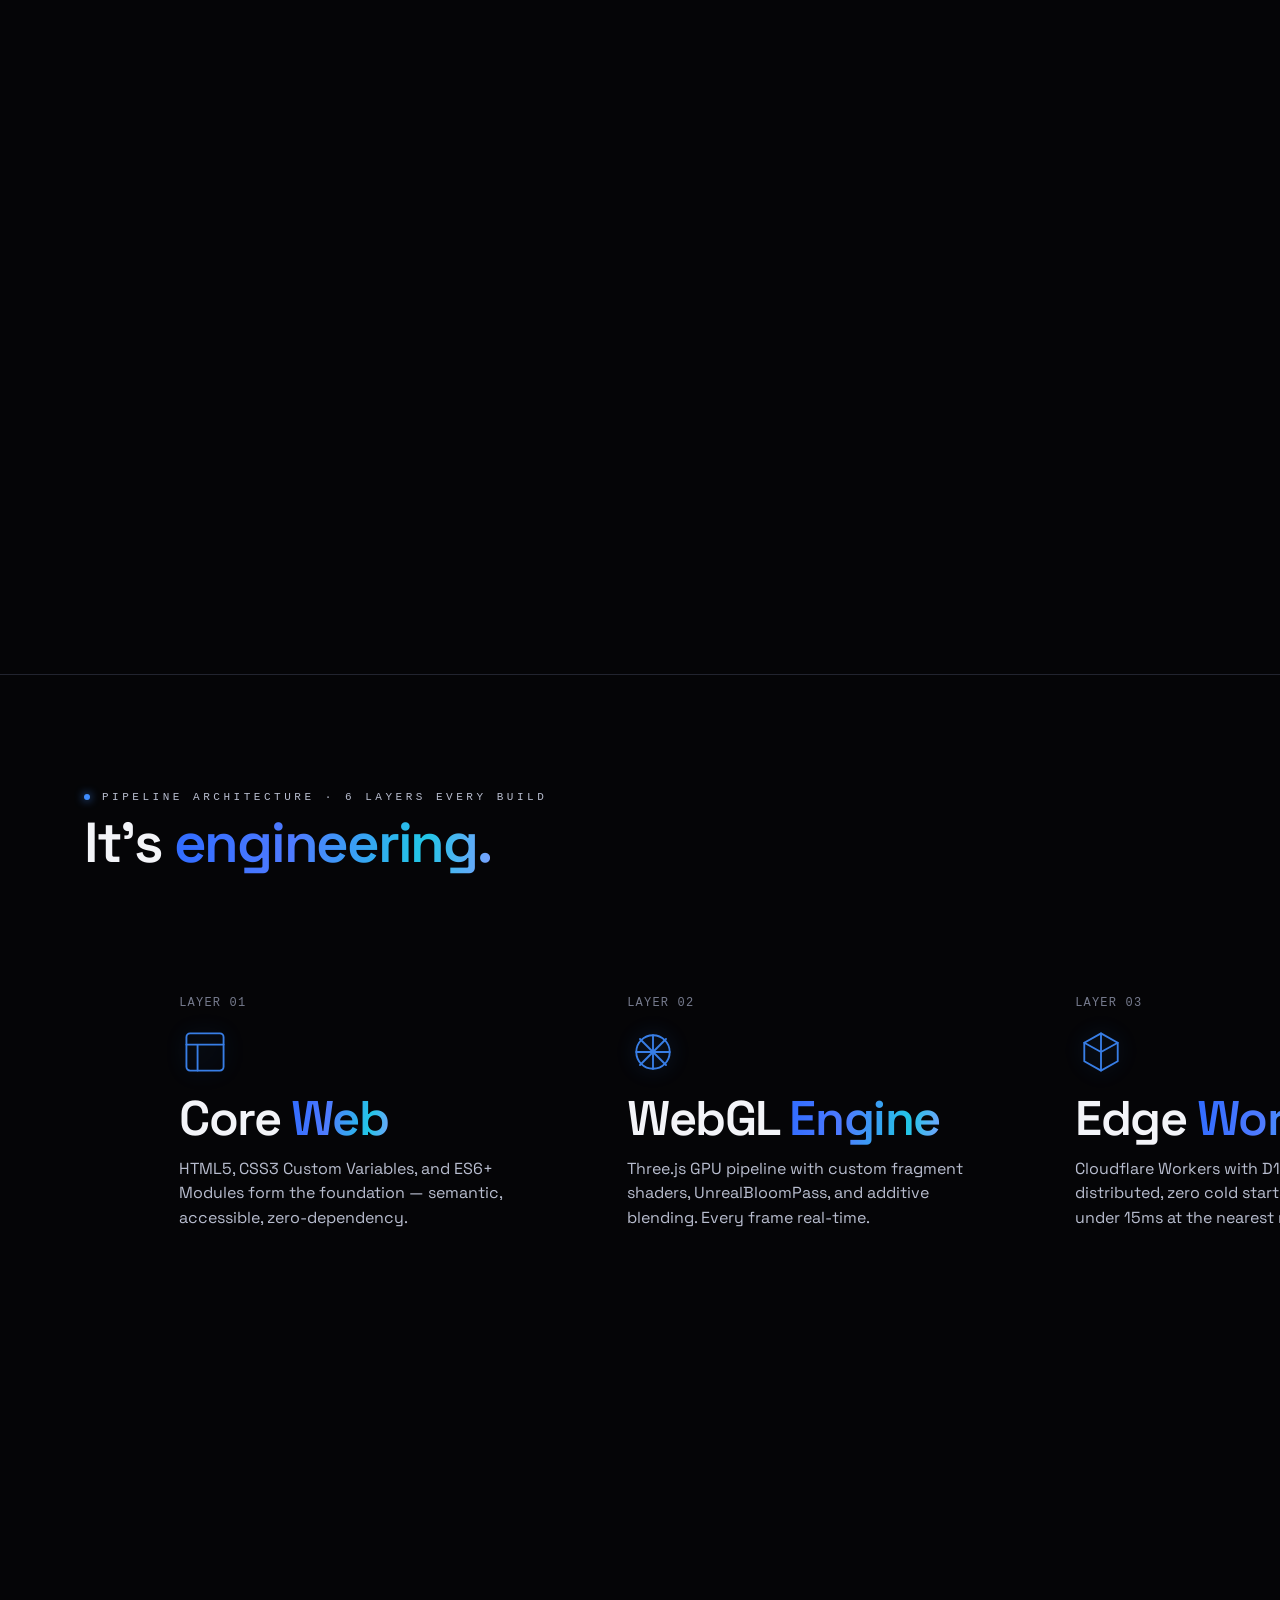
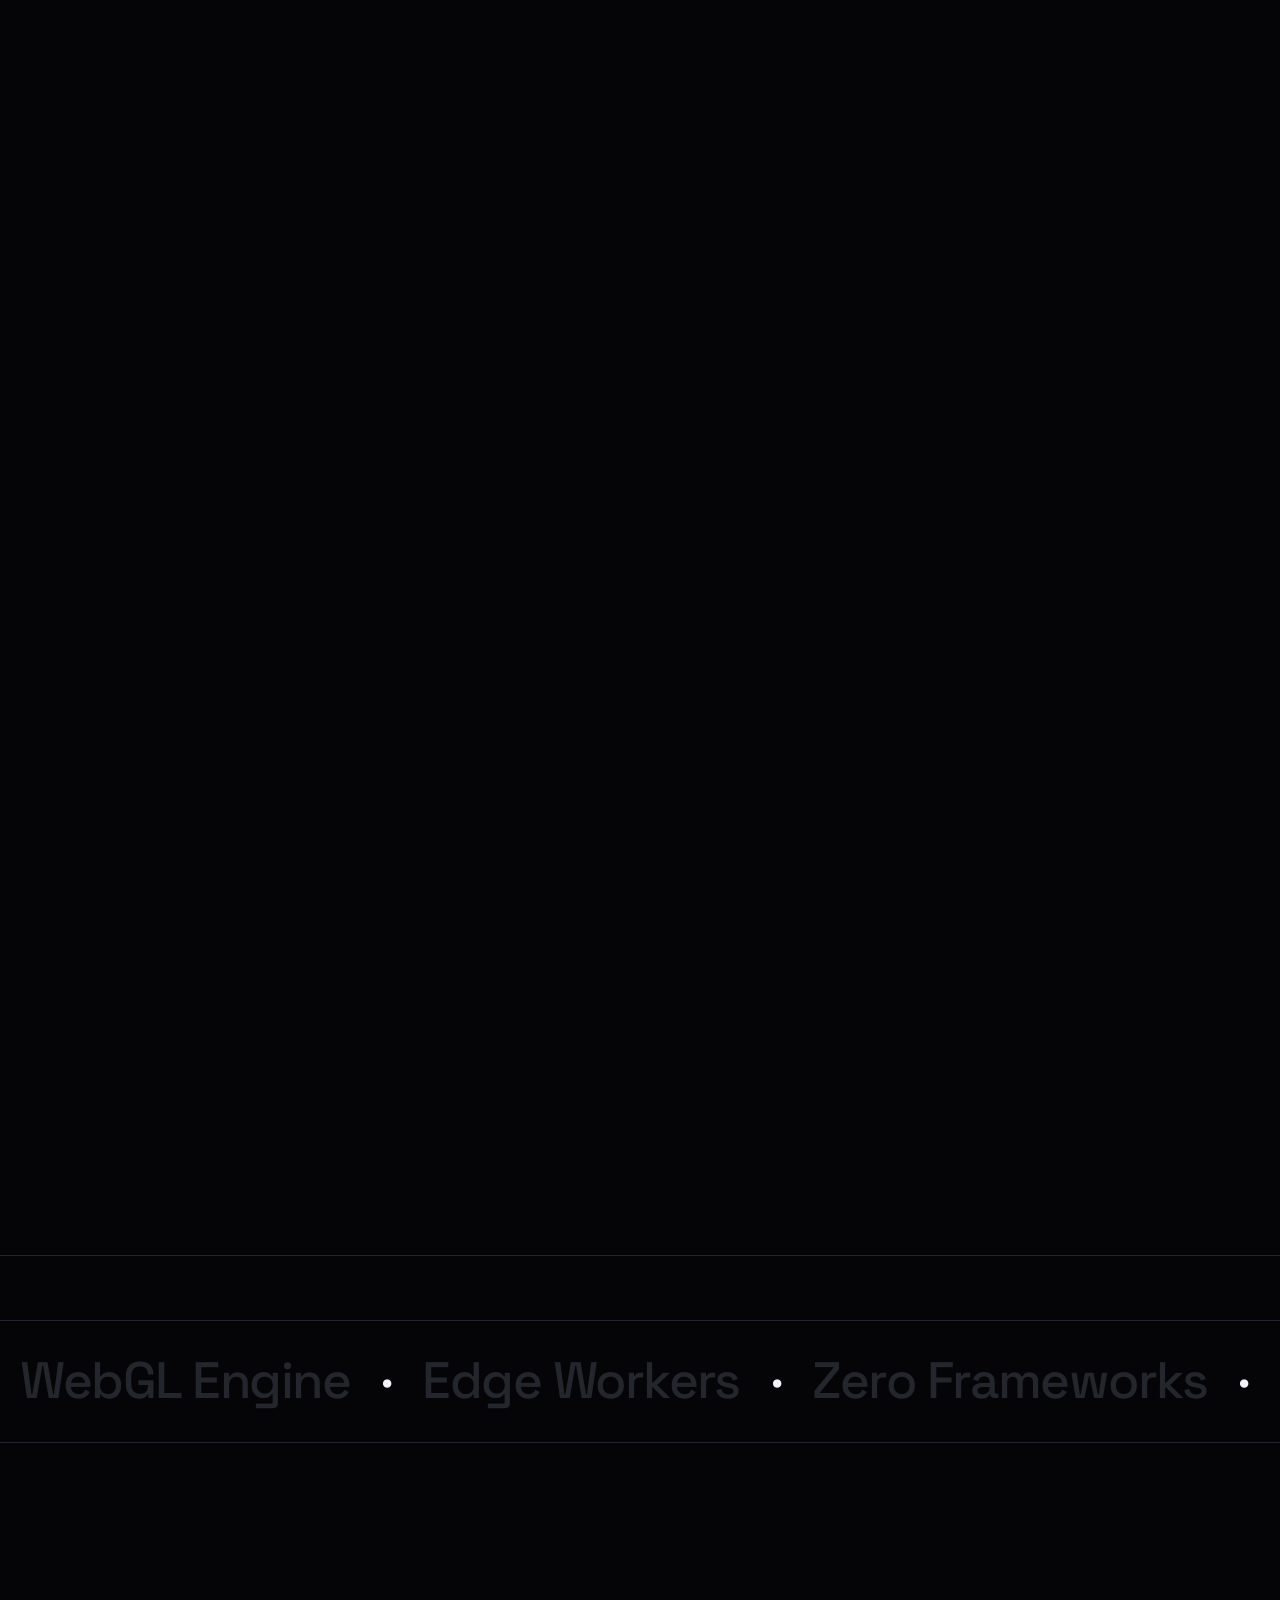
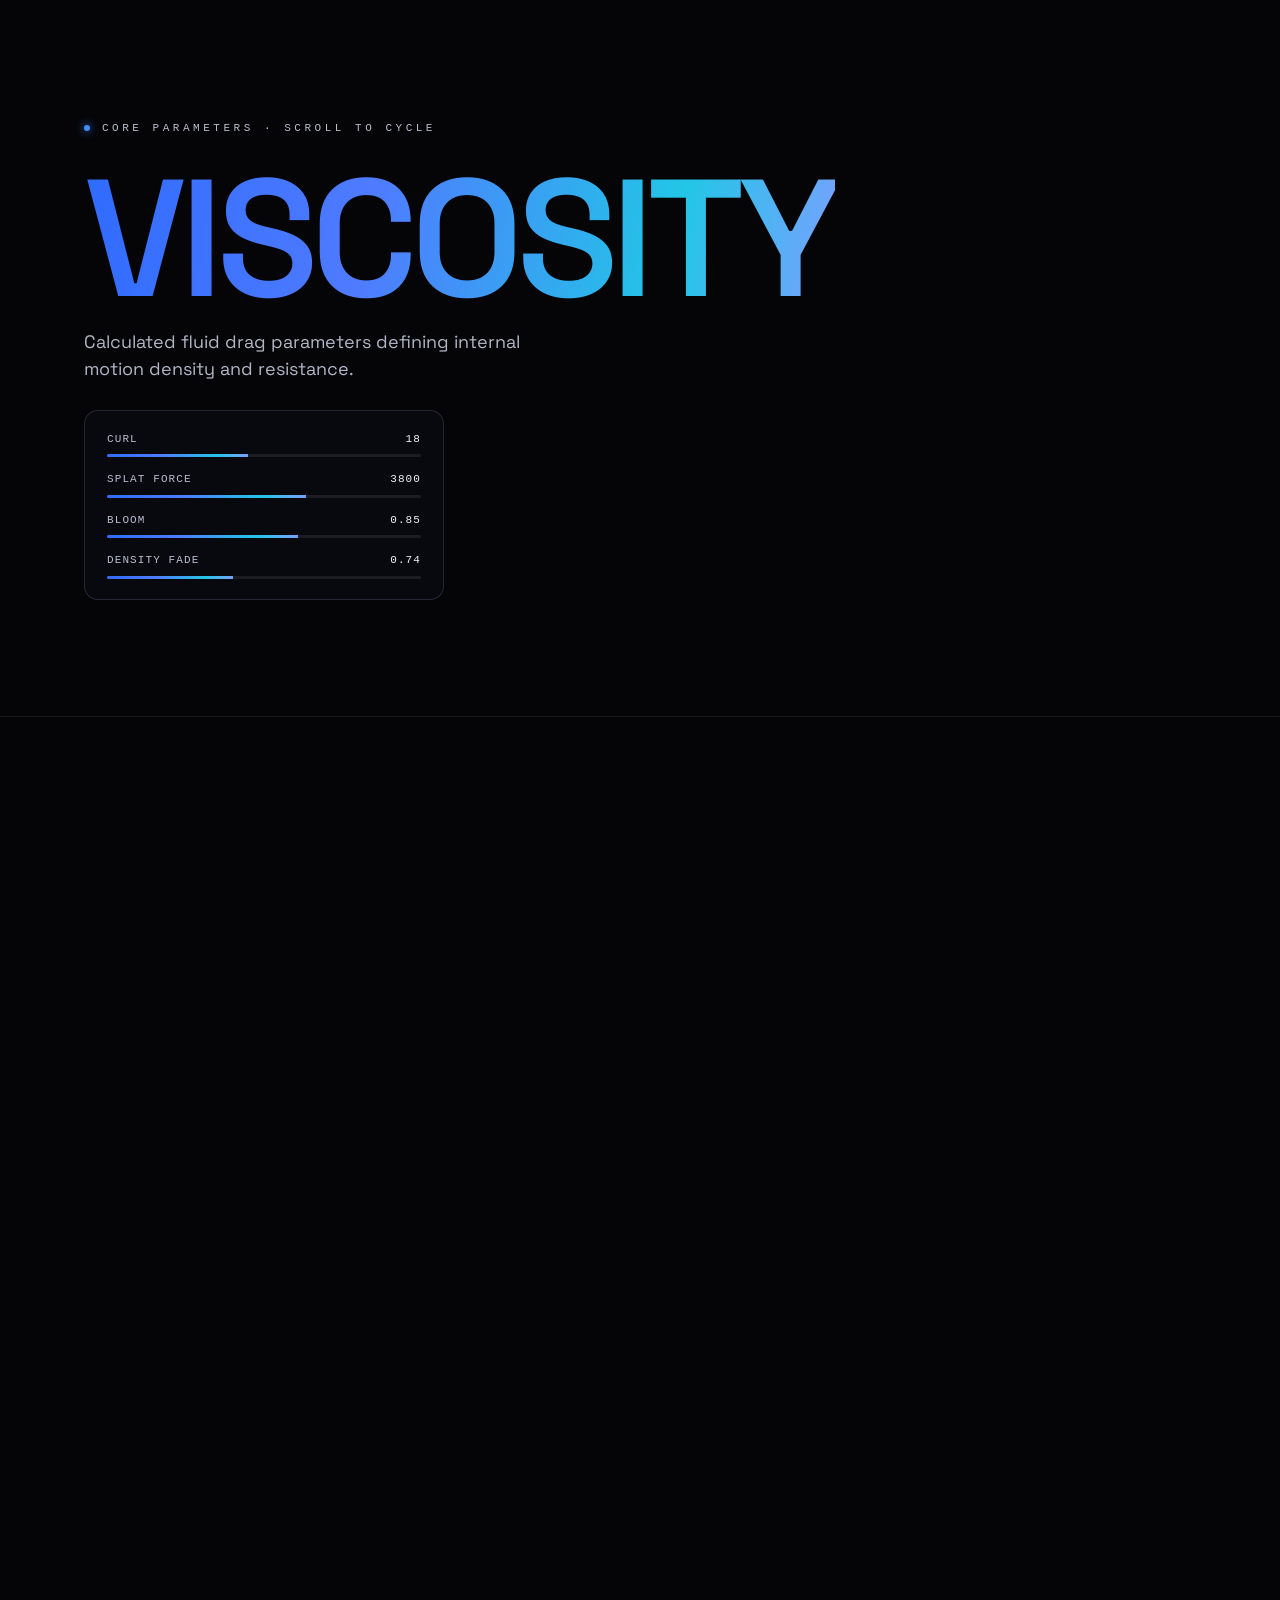
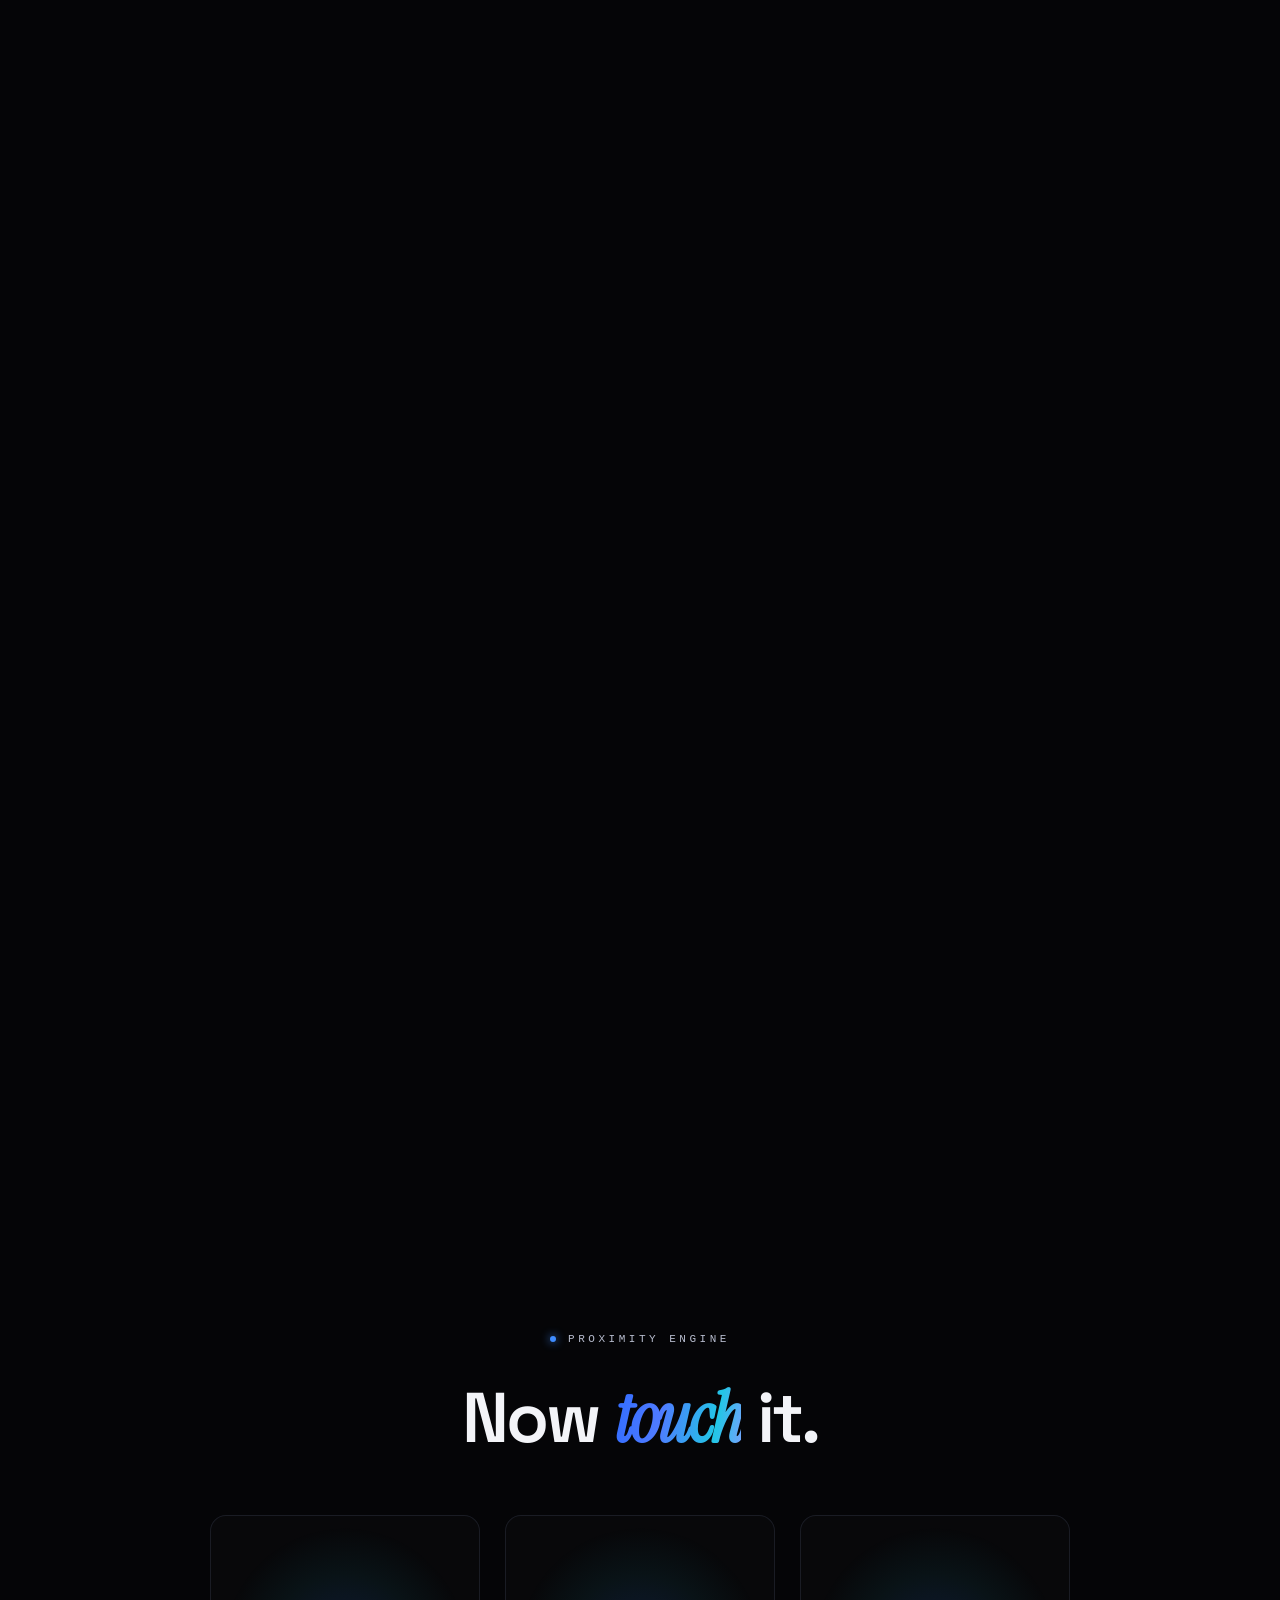
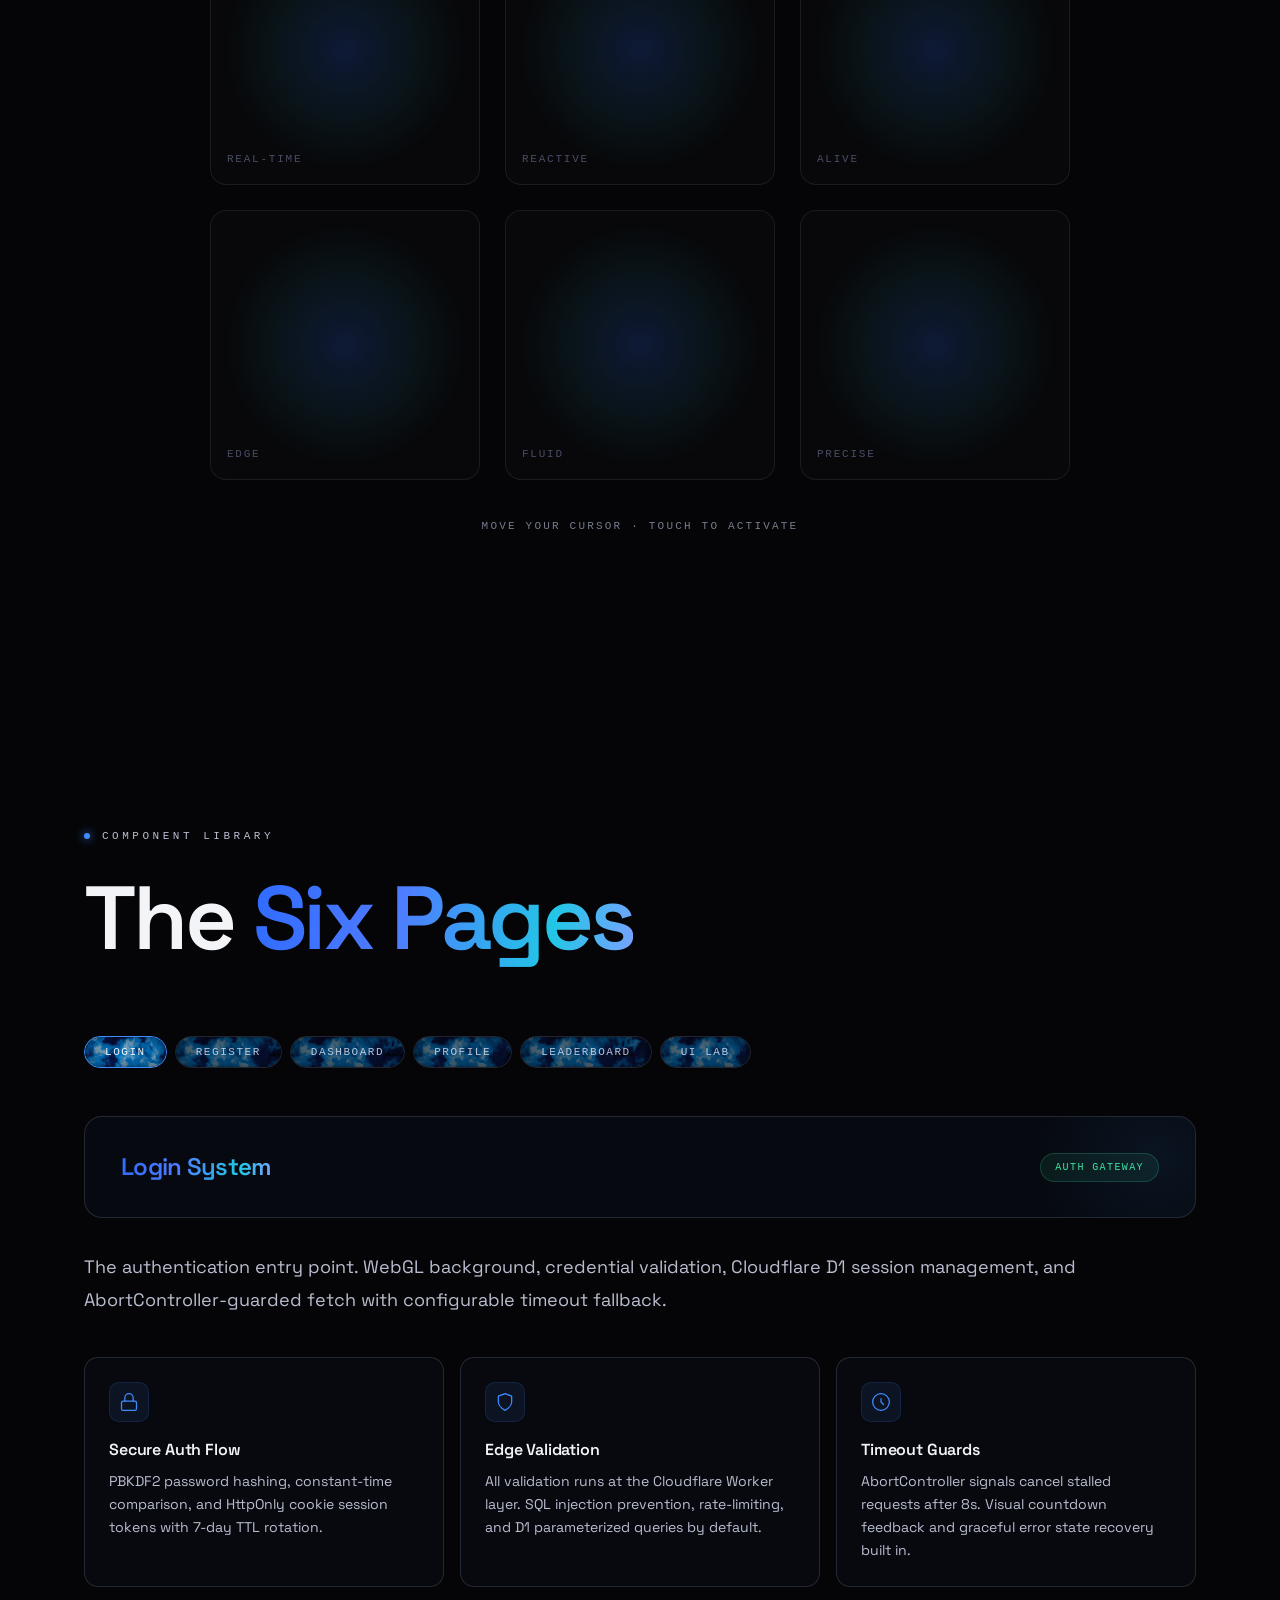
==== commit 2d2e575f: "Update About.html" ====
--- a/About.html
+++ b/About.html
@@ -146,7 +146,6 @@
       will-change:opacity;
     }
 
-
     /* Vignette sits above images, below content */
     .hero-vignette{position:absolute;inset:0;z-index:40;pointer-events:none;
     background:
@@ -392,7 +391,6 @@
     .sr.visible{opacity:1;transform:none;}
     .sr-d1{transition-delay:.1s;}.sr-d2{transition-delay:.2s;}.sr-d3{transition-delay:.3s;}
 
-
     /* ── PRELOADER ── */
     #pre{
       position:fixed;inset:0;z-index:9999;background:#050507;
@@ -596,15 +594,12 @@
     @supports (height: 100dvh){
       .pinStick{height:100dvh;}
     }
-    /* Pinned-section scroll distance, in viewport heights. Plain vh is
-       based on the LARGEST possible viewport (address bar hidden), but
-       the user actually scrolls through the SMALLEST one (address bar
-       visible) — on iOS/Android that gap is real and growing through a
-       320vh section means the pin releases early or the scrub overshoots
-       right as the browser chrome show/hides mid-scroll. dvh tracks the
-       viewport that's actually on screen, so the math the JS scrub
-       functions do against getBoundingClientRect() stays in sync with
-       what the user is actually scrolling through. */
+    /* Plain vh is based on the LARGEST viewport (address bar hidden), but
+       the user scrolls through the SMALLEST one (bar visible) — on
+       iOS/Android that gap means the pin can release early or the scrub
+       can overshoot as the browser chrome shows/hides mid-scroll. dvh
+       tracks the viewport actually on screen, keeping the JS scrub math
+       (getBoundingClientRect()) in sync with what's really scrolling. */
     .pin-320{height:320vh;}
     .pin-420{height:420vh;}
     @supports (height: 100dvh){
@@ -691,15 +686,13 @@
       transition:width .4s var(--ease);
     }
 
-    /* Touch devices can simulate :hover on tap and then leave it "stuck"
-       until the next tap elsewhere — common on mobile WebKit/Blink. The
-       rules below are all purely decorative micro-interactions (tints,
-       borders, glows); resetting them here for devices with no real,
-       continuous hover capability removes the stuck-state bug without
-       touching the rules themselves or affecting fine-pointer/mouse
-       behavior at all. (.grid-item and .page-tab's Aether shader heat
-       are intentionally excluded — both already drive their visual state
-       from dedicated touch/JS event paths rather than CSS :hover alone.) */
+    /* Touch devices can simulate :hover on tap and leave it "stuck" until
+       the next tap elsewhere (common on mobile WebKit/Blink). The rules
+       below are purely decorative (tints, borders, glows); resetting them
+       for no-real-hover devices removes the stuck state without touching
+       the rules themselves or fine-pointer/mouse behavior. (.grid-item and
+       .page-tab's shader heat are excluded — both already drive their
+       visual state from dedicated touch/JS paths, not CSS :hover alone.) */
     @media (hover: none){
       .navr a:hover{opacity:.8;}
       .mobile-menu a:hover{color:var(--muted);border-color:transparent;background:none;}
@@ -987,7 +980,6 @@
   <div id="preWord" data-lines="Frontend Forge|Loading systems"></div>
   <div id="preBar"><i></i></div>
 </div>
-
 
 <!-- ── NAV ── -->
 <nav>
@@ -1047,7 +1039,6 @@
   </div>
 </section>
 
-
 <!-- ── TRUE FOCUS BAND ── -->
 <section id="focus">
   <div class="wrap">
@@ -1168,7 +1159,6 @@
     </div>
   </div>
 </section>
-
 
 <div class="cyber-divider"></div>
 
@@ -1204,7 +1194,6 @@
   </div>
 </section>
 
-
 <div class="cyber-divider"></div>
 
 <!-- ── PIPELINE SCRUB ── -->
@@ -1278,7 +1267,6 @@
     <span>WebGL Engine <span class="o">·</span> Edge Workers <span class="o">·</span> Zero Frameworks <span class="o">·</span> Real-time Rendering <span class="o">·</span> D1 Database <span class="o">·</span> Bloom Pass <span class="o">·</span> ARIA Accessible <span class="o">·</span> </span>
   </div>
 </div>
-
 
 <!-- ── ENGINE SCRUB ── -->
 <section class="pin pin-320" id="engineSection">
@@ -1630,12 +1618,11 @@
 
   // ── SHARED SCROLL BUS ──
   // Several independent systems below (progress bar, pipeline scrub, engine
-  // scrub) all need to react to scroll position. Rather than each attaching
-  // its own 'scroll' listener (each of which would schedule its own
-  // requestAnimationFrame and re-trigger style recalcs independently), they
-  // subscribe here once. A single 'scroll' listener schedules a single rAF
-  // per frame that fans out to every subscriber — same visual result, far
-  // fewer redundant event-loop wakeups and rAF callbacks under fast scroll.
+  // scrub) need to react to scroll position. Rather than each attaching its
+  // own 'scroll' listener (each scheduling its own requestAnimationFrame and
+  // re-triggering style recalcs independently), they subscribe here once —
+  // one listener, one rAF per frame, fanned out to every subscriber. Same
+  // visual result, far fewer redundant wakeups under fast scroll.
   const scrollSubscribers = [];
   function onScroll(fn) { scrollSubscribers.push(fn); }
   let scrollRafPending = false;
@@ -1893,7 +1880,6 @@
   }
   spotlightLoop();
 
-
   // ══════════════════════════════════════════════════
   // SYSTEM 1: PRELOADER
   // ══════════════════════════════════════════════════
@@ -1907,17 +1893,11 @@
     const reduceMotion = window.matchMedia('(prefers-reduced-motion: reduce)').matches;
     if (reduceMotion) { pre.classList.add('gone'); return; }
 
-    // ── Build the digit-flip counter cells ──
-    // Three fixed-width cells so the layout never reflows as the number
-    // grows from one digit ("0") to three ("100"). Leading cells that
-    // have no digit yet collapse to zero width via the .pc-digit.empty
-    // class below, so the number grows from the right like an odometer
-    // instead of reserving a permanent blank gap on the left.
-    //
-    // #preCount's markup starts as a plain "0" text node (a sane no-JS/
-    // static fallback) — that has to be cleared before appending the
-    // generated cells, or it renders as a literal extra leading zero
-    // alongside the real digits (e.g. "100%" rendering as "0100%").
+    // Three fixed-width cells so layout never reflows (1 digit -> 3 digits).
+    // Empty leading cells collapse via .pc-digit.empty, so the number grows
+    // from the right like an odometer instead of leaving a blank gap.
+    // #preCount's markup starts as a plain "0" (no-JS fallback) — must be
+    // cleared first, or it renders as a literal extra digit ("0100%").
     preCount.textContent = '';
     const DIGITS = 3;
     const cells = [];
@@ -1942,24 +1922,19 @@
         const c = cells[i];
         if (ch !== c.shown) {
           c.el.classList.toggle('empty', ch === '');
-          // Slide the old digit up and out, drop in the new one beneath —
-          // a quick flip rather than an instant text replace. `outgoing`
-          // captures the specific element being replaced *right now*; the
-          // rAF below must act on this exact element, not on c.i read
-          // fresh when it fires — c.i can already have moved on to a
-          // newer digit by then (changes happen on nearly every animation
-          // frame during the fastest part of the count-up), which
-          // previously applied the exit transform to the wrong element.
+          // Quick flip rather than an instant text replace. `outgoing` must
+          // capture this exact element now — c.i can move on to a newer
+          // digit before the rAF below fires (changes happen almost every
+          // frame during the fast part of the count-up), which previously
+          // applied the exit transform to the wrong element.
           const outgoing = c.i;
 
-          // If an earlier flip's outgoing element is still waiting on its
-          // own removal timer, drop it immediately rather than letting it
-          // ride out the full exit duration. Once a newer digit starts
-          // sliding in, the older one is already hidden behind it (this
-          // cell clips with overflow:hidden), so nothing is lost visually
-          // — but during the fast part of the count-up (digit changes
-          // roughly every 17ms, far quicker than the 340ms exit anim)
-          // skipping this would let dozens of stale nodes pile up at once.
+          // Drop any earlier outgoing element still on its removal timer
+          // immediately, rather than letting it ride out the full exit
+          // duration — it's already hidden behind the newer one (cell
+          // clips via overflow:hidden) so nothing is lost visually, but
+          // skipping this let dozens of stale nodes pile up when digits
+          // change every ~17ms, far faster than the 340ms exit animation.
           if (c.pendingRemoval && c.pendingRemoval !== outgoing) {
             clearTimeout(c.pendingRemovalTimer);
             if (c.pendingRemoval.parentNode) c.pendingRemoval.remove();
@@ -2623,12 +2598,10 @@
 
   // ══════════════════════════════════════════════════
   // SYSTEM 9: WARRIOR CINEMATIC VIDEO
-  // Pure vanilla JS — no external library/CDN dependency. Scroll position
-  // drives video.currentTime directly inside a single RAF loop that starts
-  // immediately on page load. There is no "wait for this one event, then
-  // initialize" step anywhere: the loop simply checks the video's actual
-  // readiness (readyState) on every frame and seeks whenever it's safe to,
-  // so there's no single point of failure that can leave it stuck.
+  // Pure vanilla JS, no library/CDN dependency. A single RAF loop (started
+  // immediately on load) drives video.currentTime from scroll position,
+  // checking readyState every frame and seeking whenever it's safe — no
+  // "wait for one event then init" step, so nothing can leave it stuck.
   // No autoplay — the video only ever advances via scroll position.
   // ══════════════════════════════════════════════════
   (function setupWarriorSection() {
@@ -2687,16 +2660,13 @@
       setTimeout(unlockMobileVideo, 1500);
     }
 
-    // sectionVisible is used only to pause the (non-critical) parallax
-    // loop for perf — NOT to gate the scrub seek itself. The scrub's own
-    // readScrollProgress() below already correctly no-ops when the
-    // section is out of scroll range via getBoundingClientRect(), so
-    // depending on a second, separate visibility signal (IntersectionObserver)
-    // for the seek was a redundant, riskier single point of failure: if
-    // that observer were ever slow to fire its first callback on a given
-    // mobile browser/layout combo (a real quirk with position:sticky
-    // inside tall pinned containers), the seek would never run even
-    // though scroll position itself was correct the whole time.
+    // sectionVisible only pauses the (non-critical) parallax loop for perf
+    // — NOT the scrub seek itself, since readScrollProgress() below already
+    // no-ops correctly out of range via getBoundingClientRect(). Gating the
+    // seek on IntersectionObserver too would be a redundant single point of
+    // failure: a slow first callback (a real position:sticky quirk inside
+    // tall pinned containers on some mobile browsers) could leave the seek
+    // stuck even though scroll position was correct the whole time.
     let sectionVisible = false;
     const warriorIO = new IntersectionObserver(entries => {
       sectionVisible = entries[0].isIntersecting;
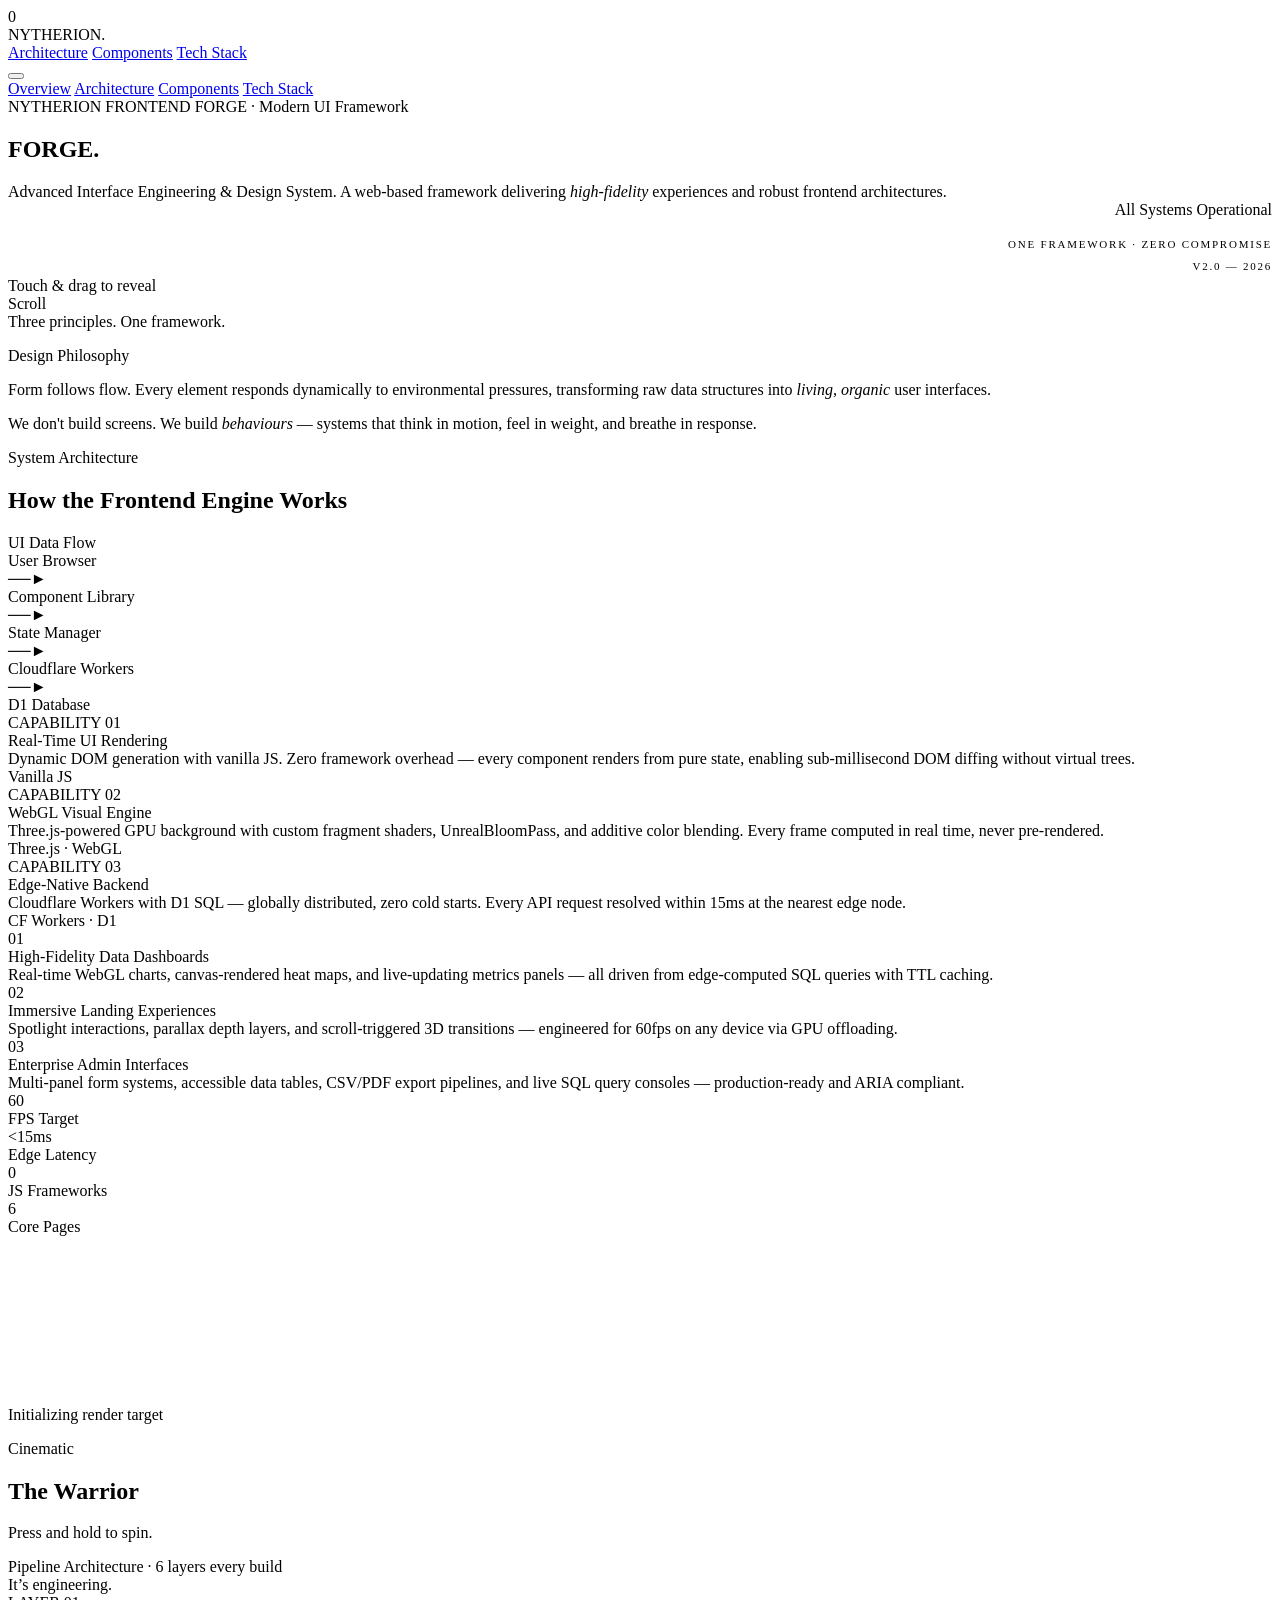
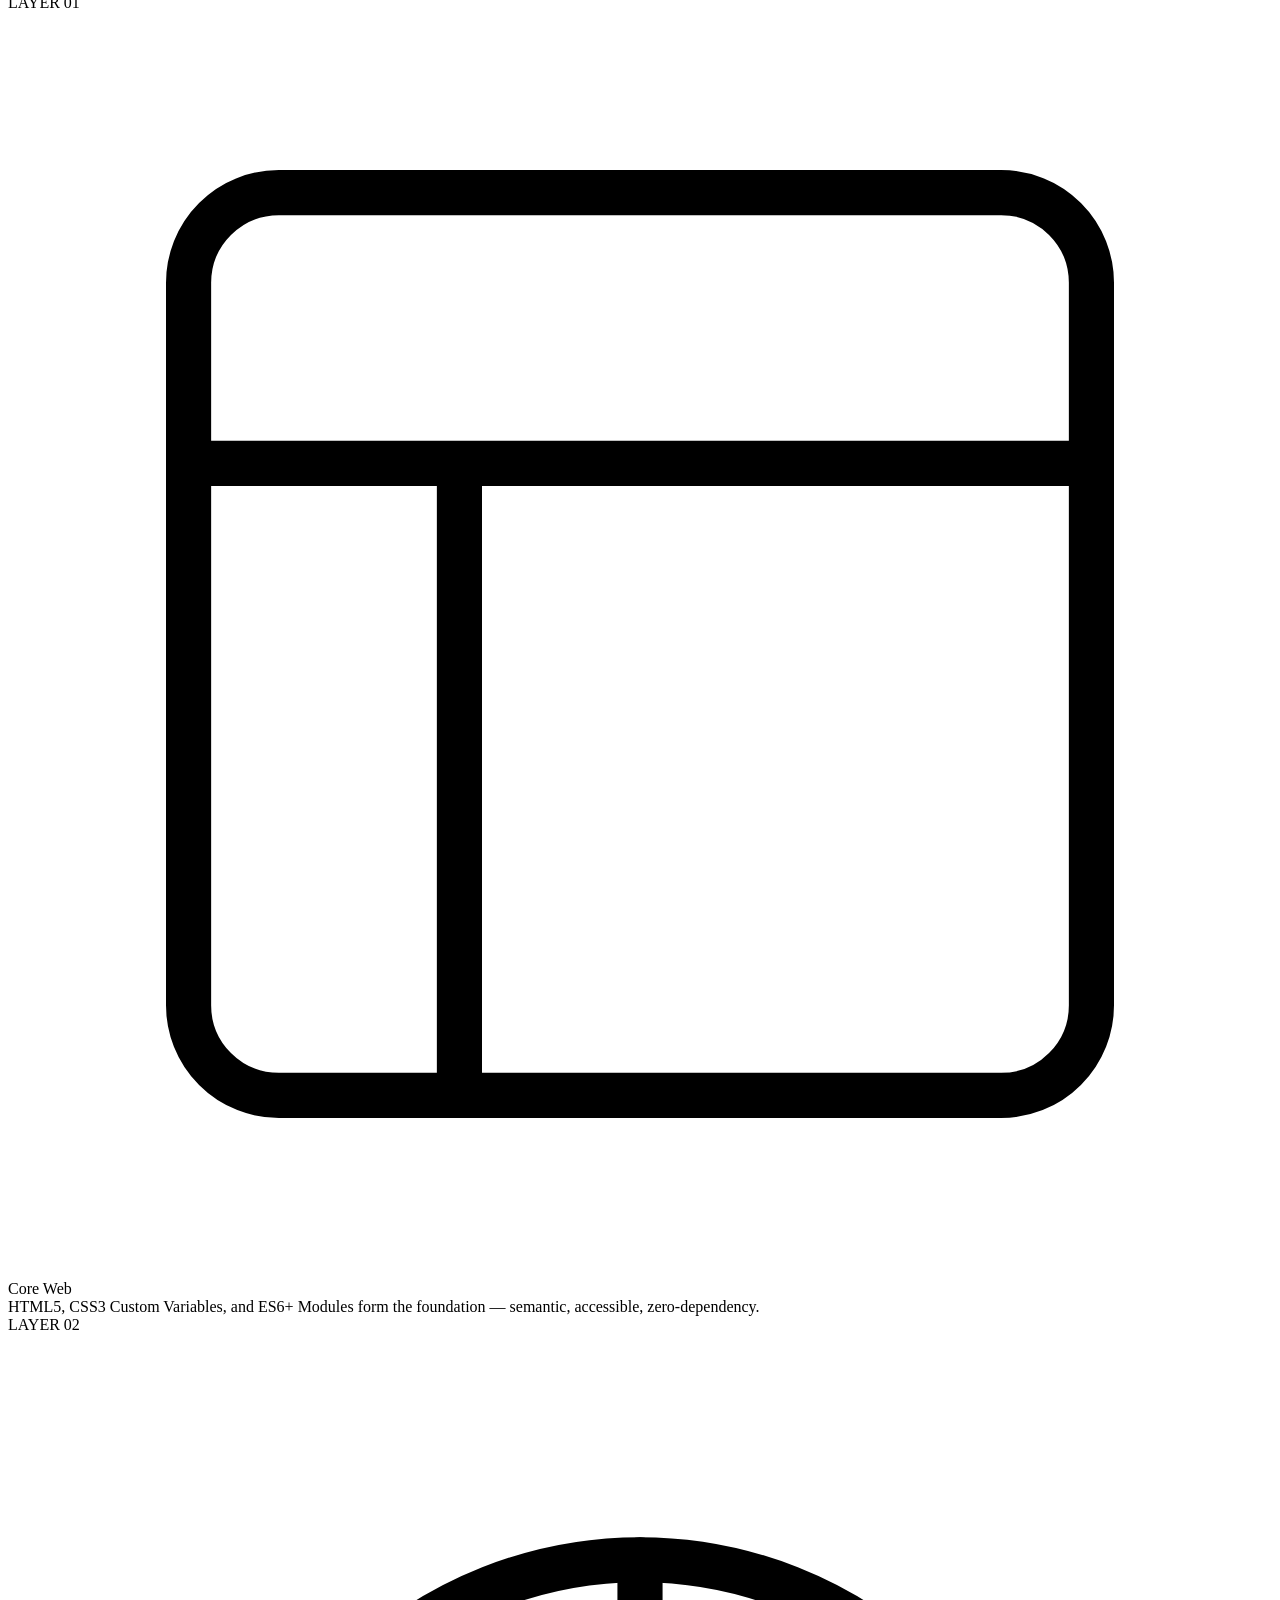
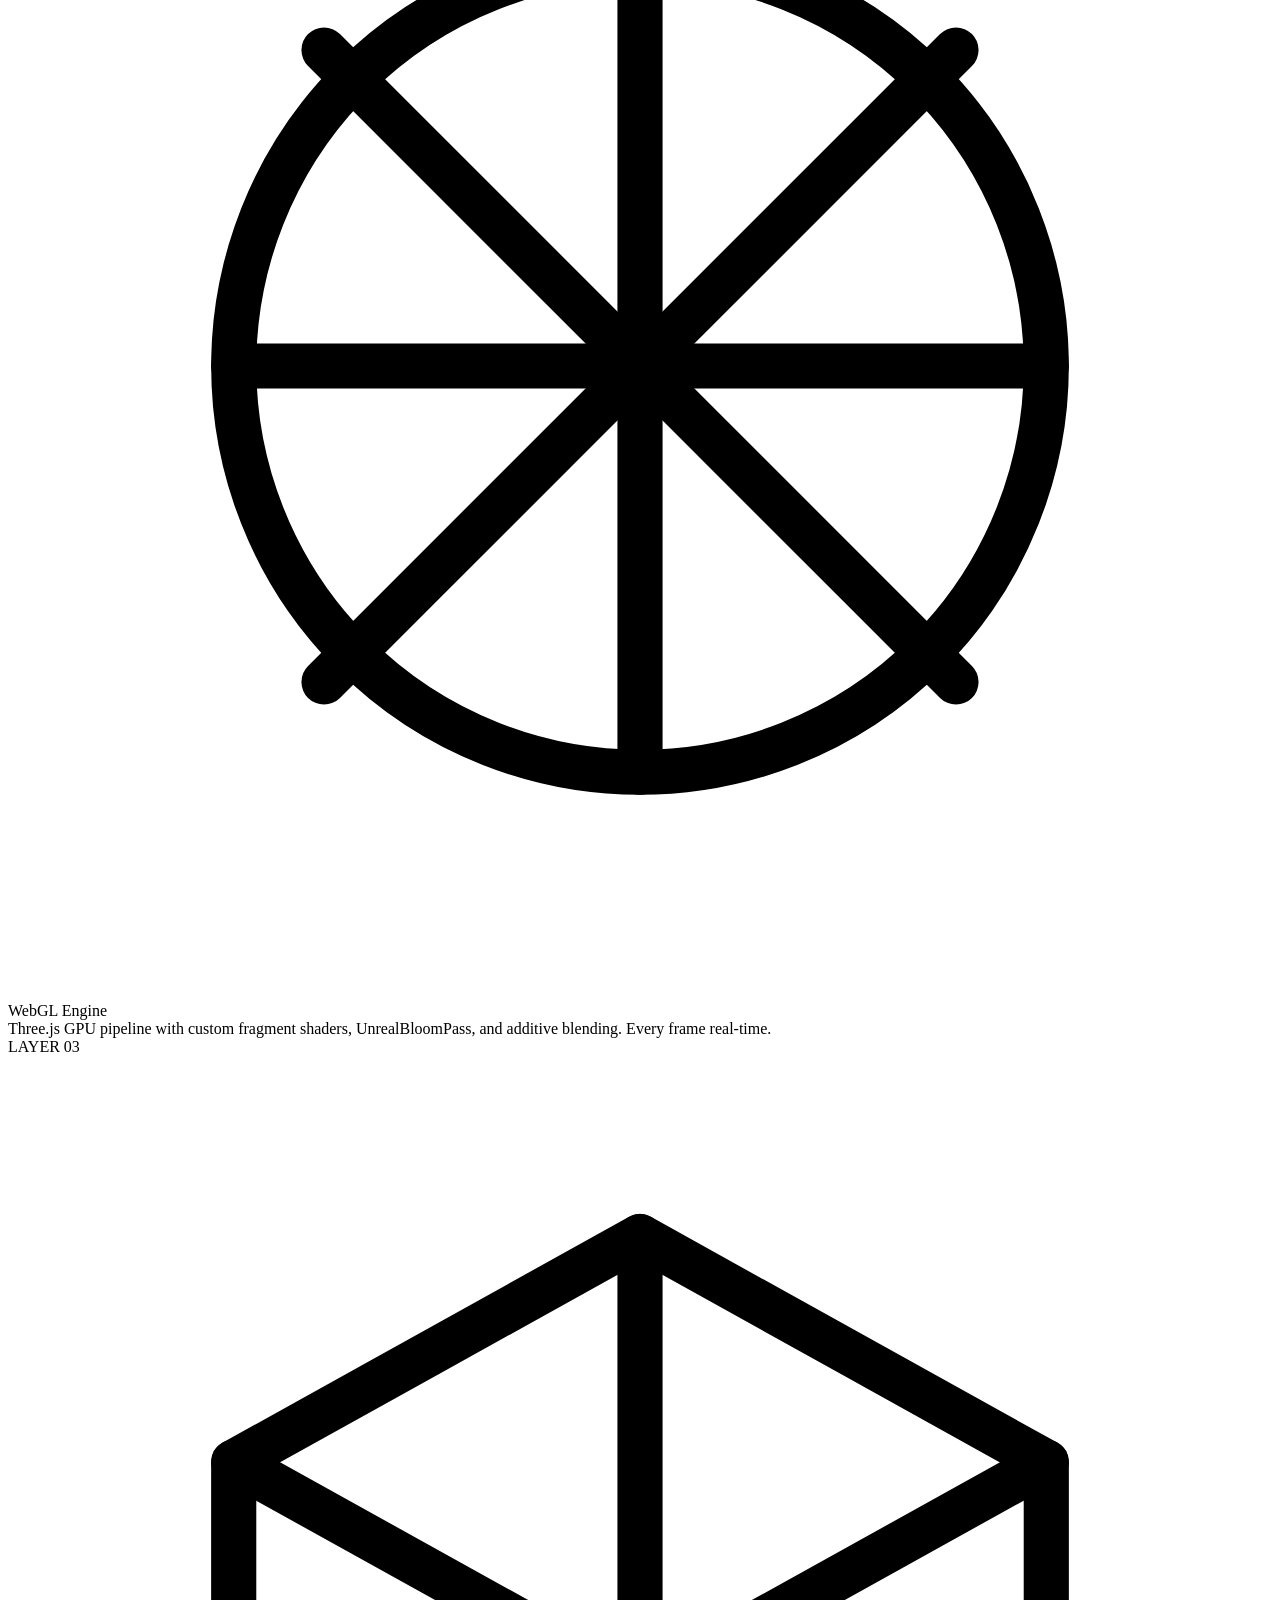
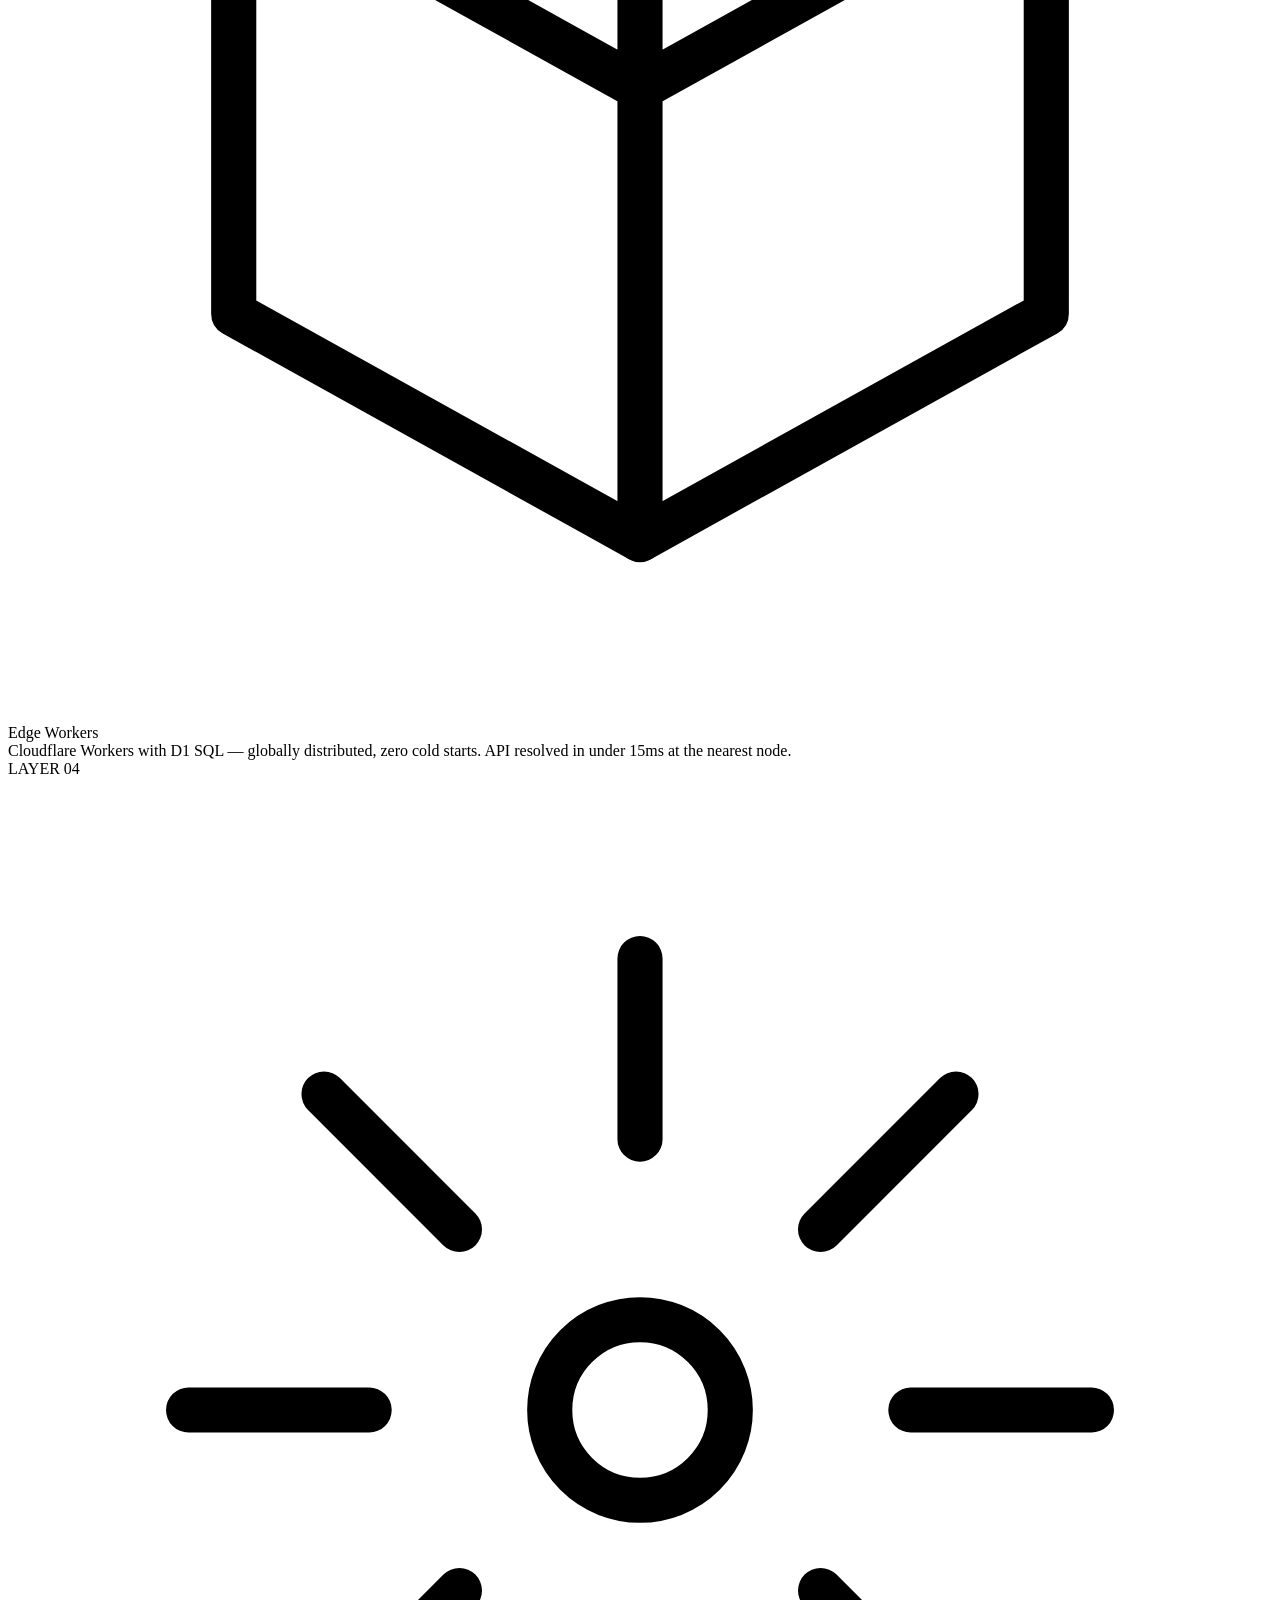
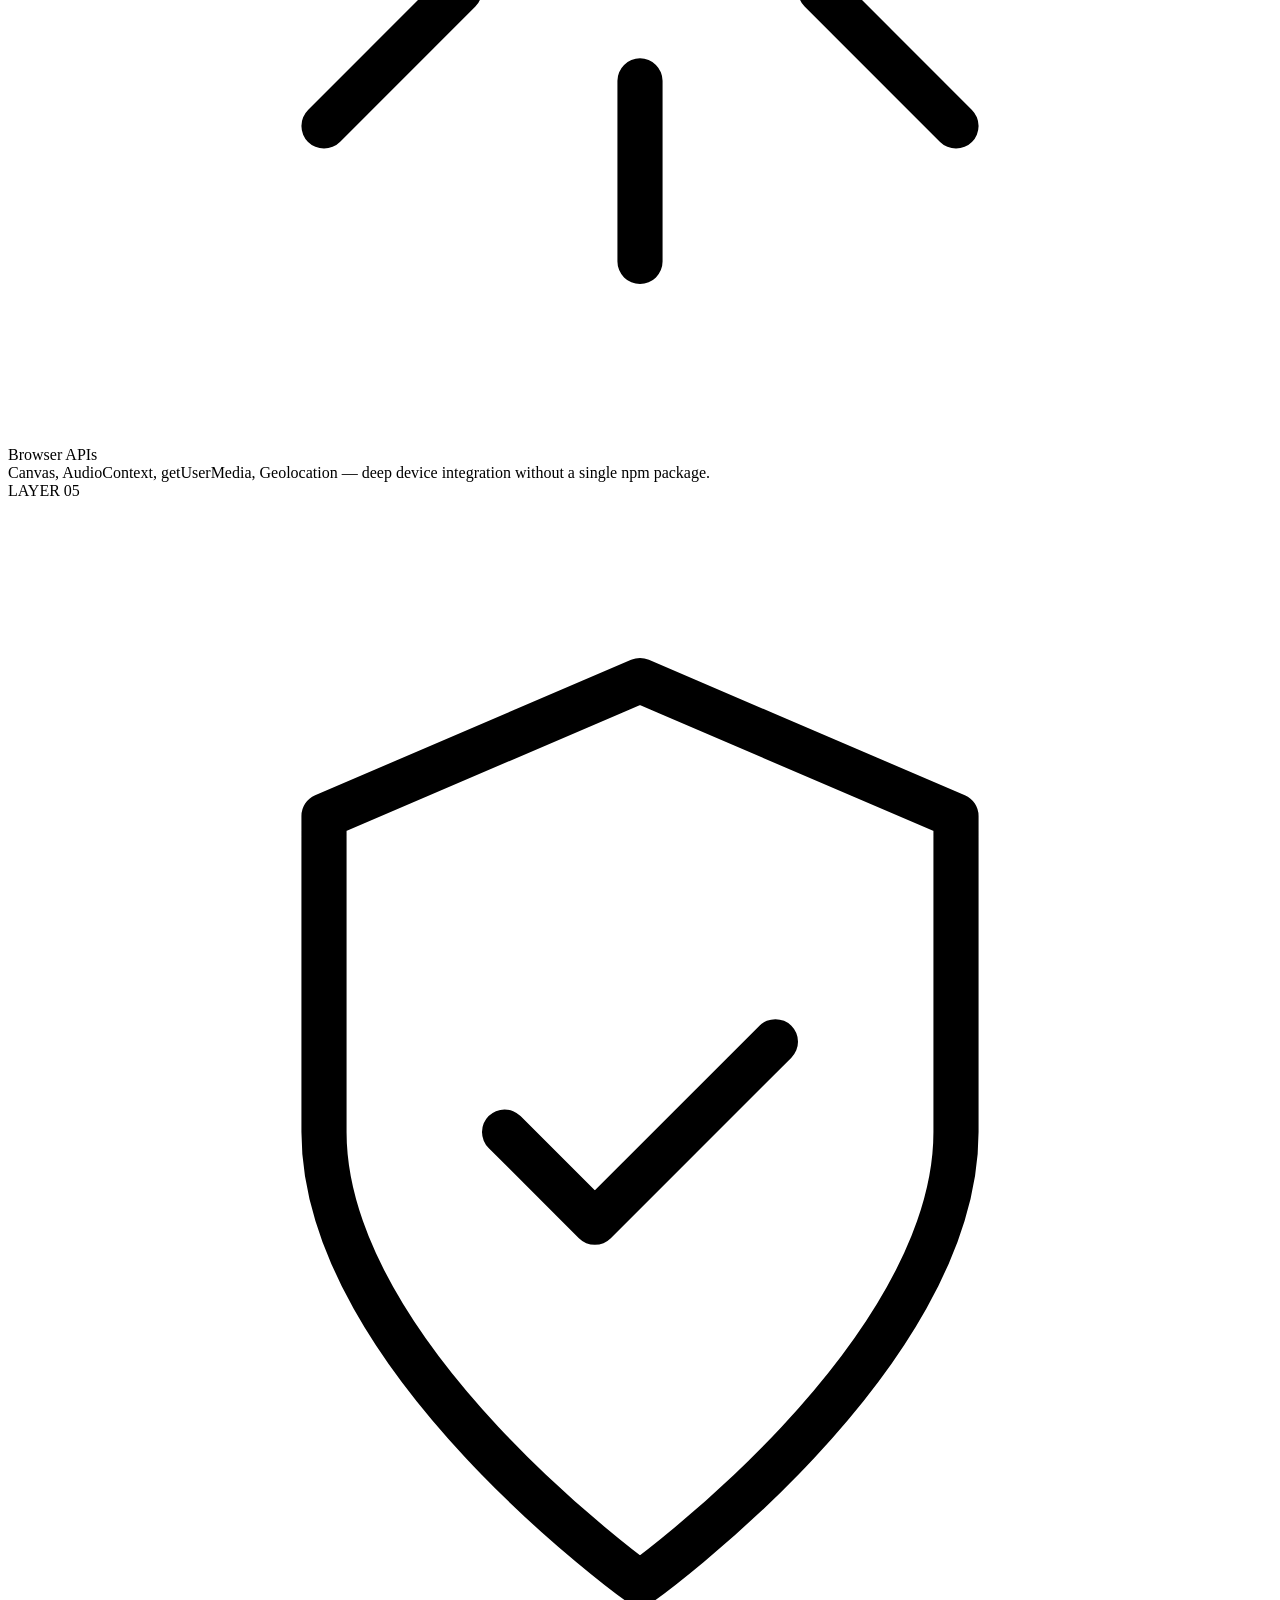
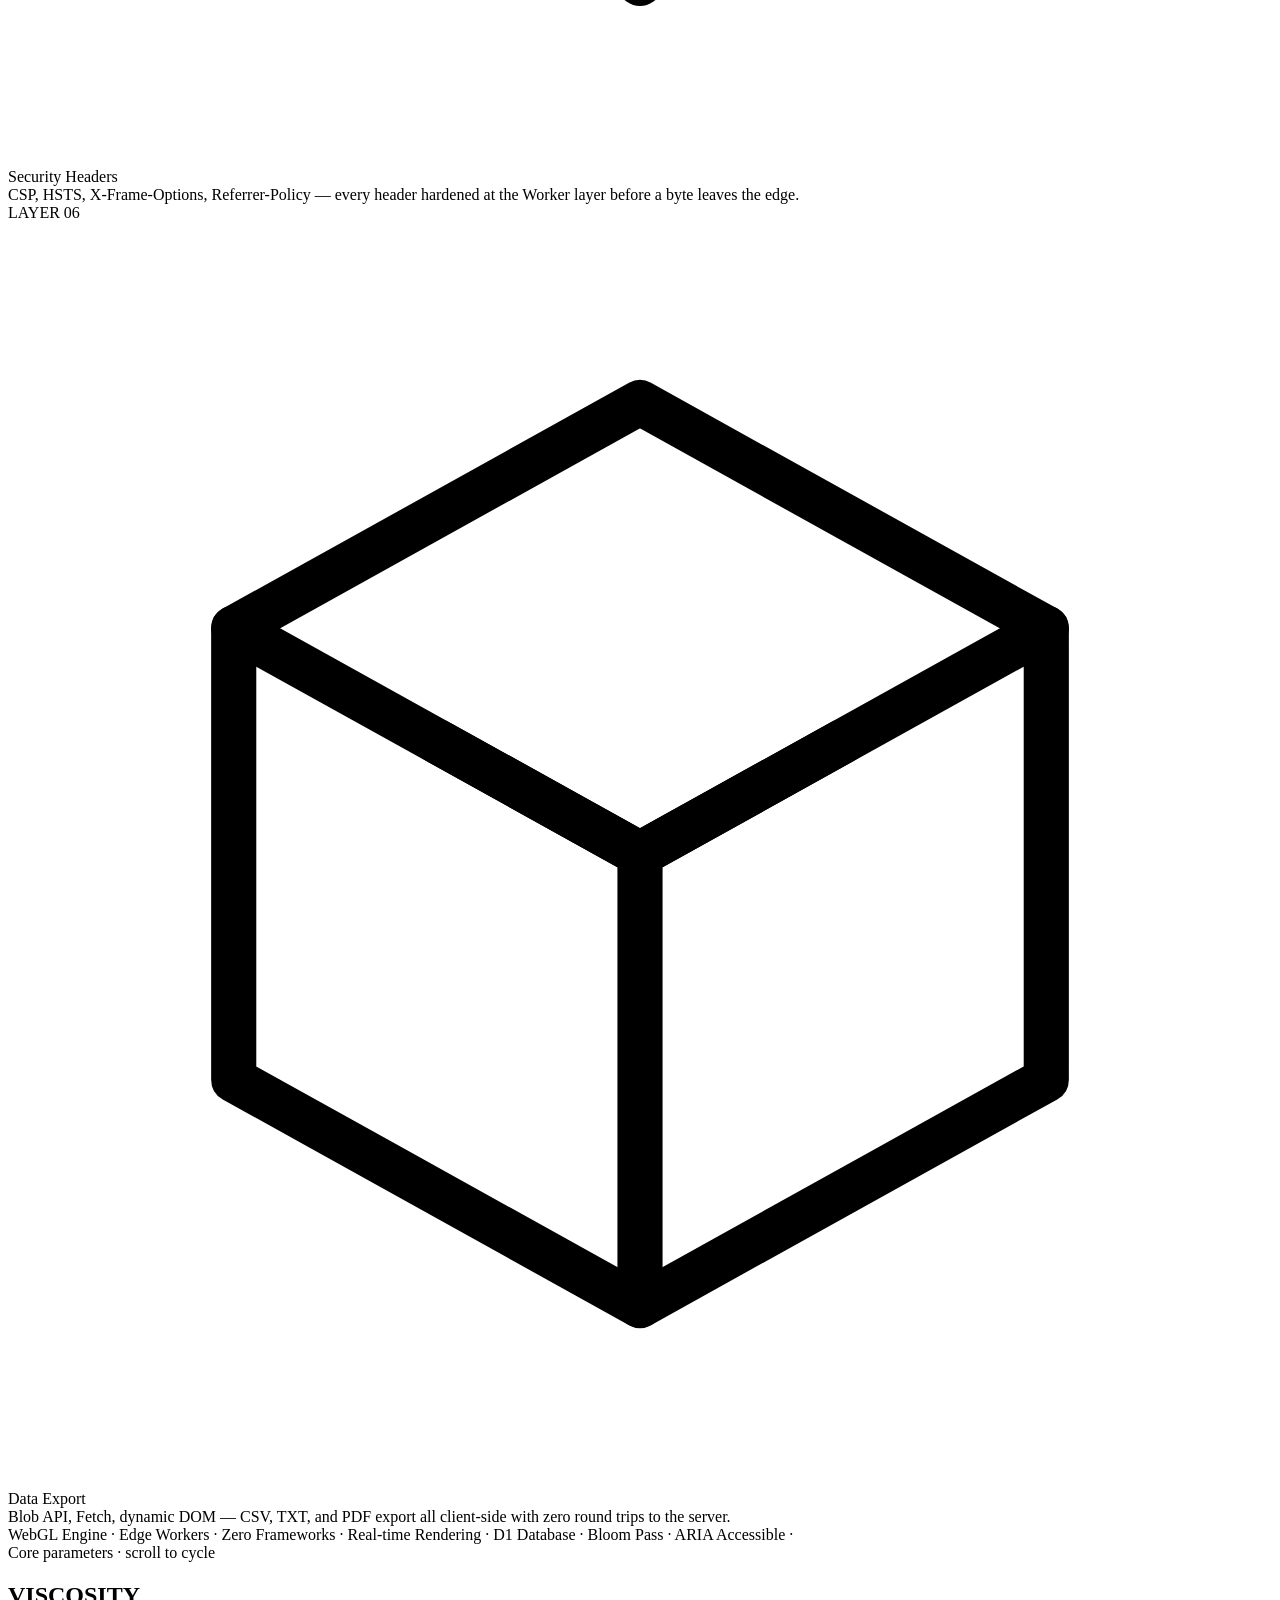
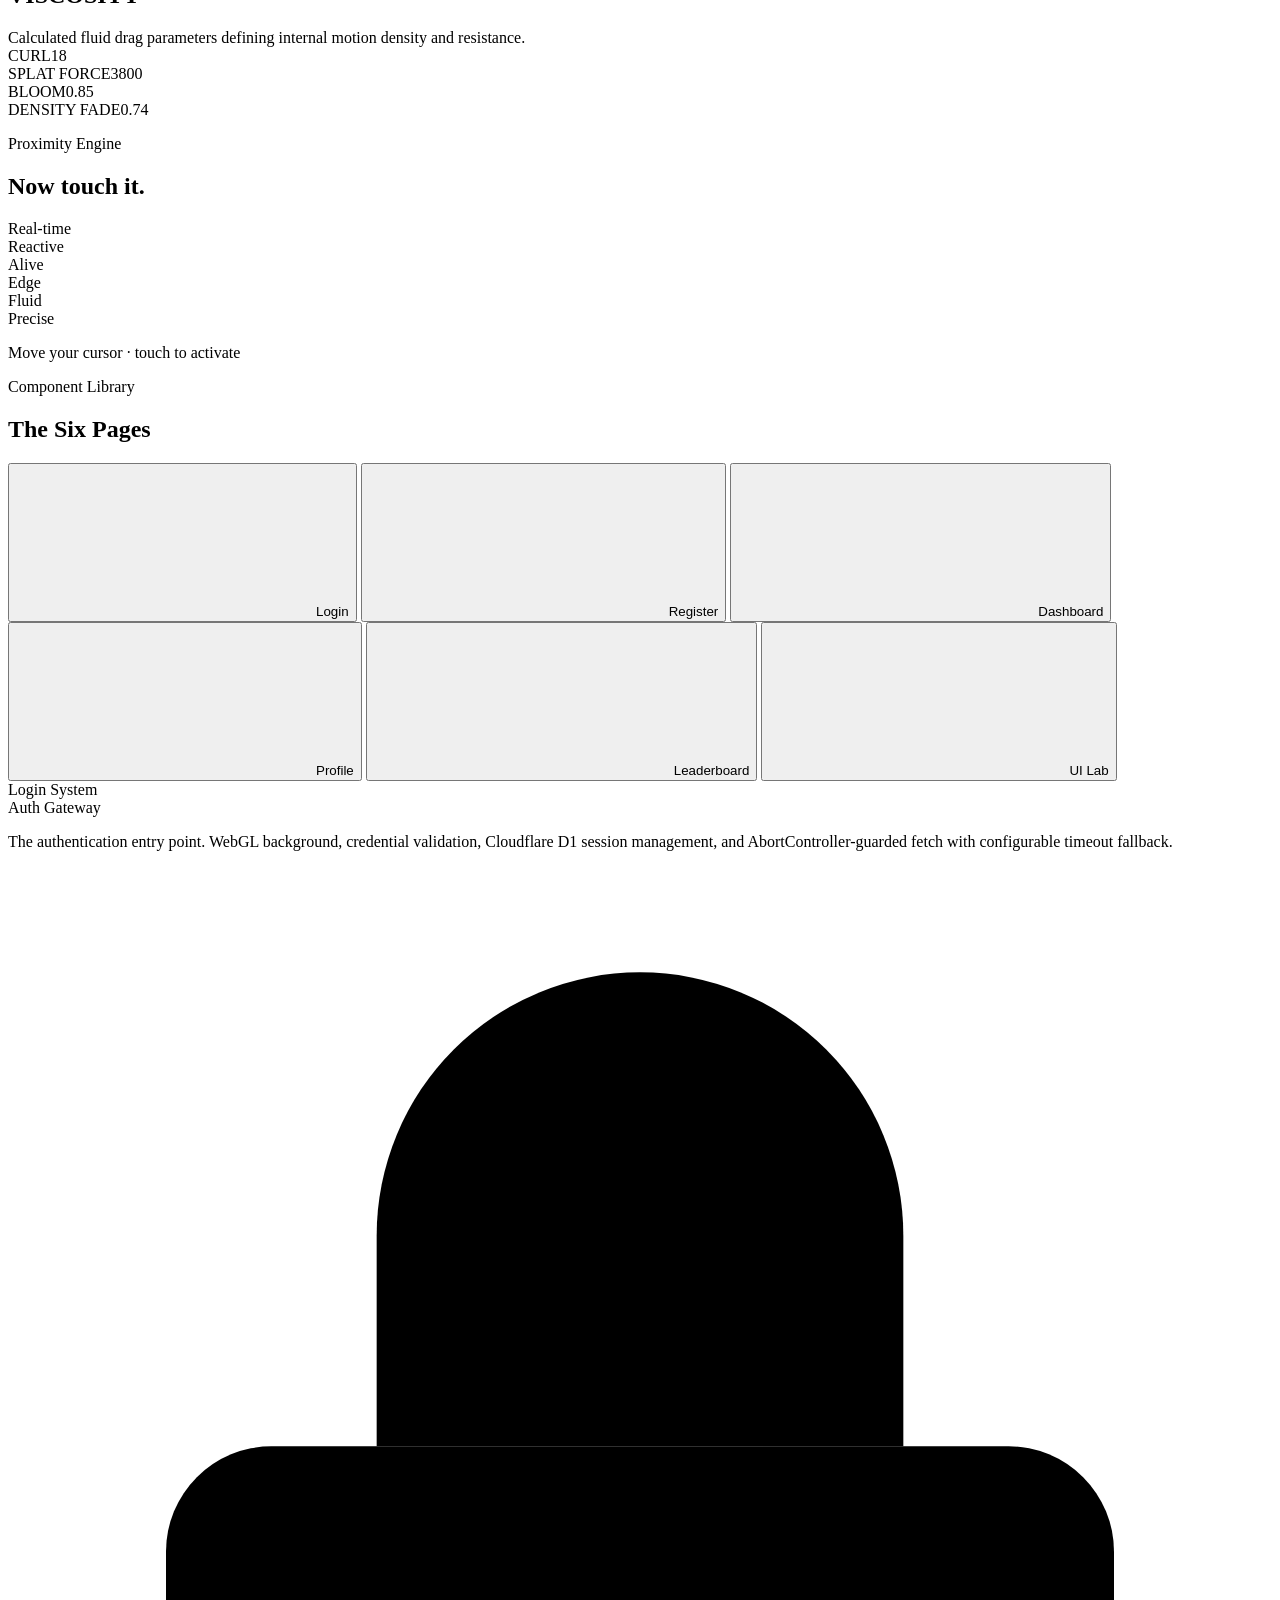
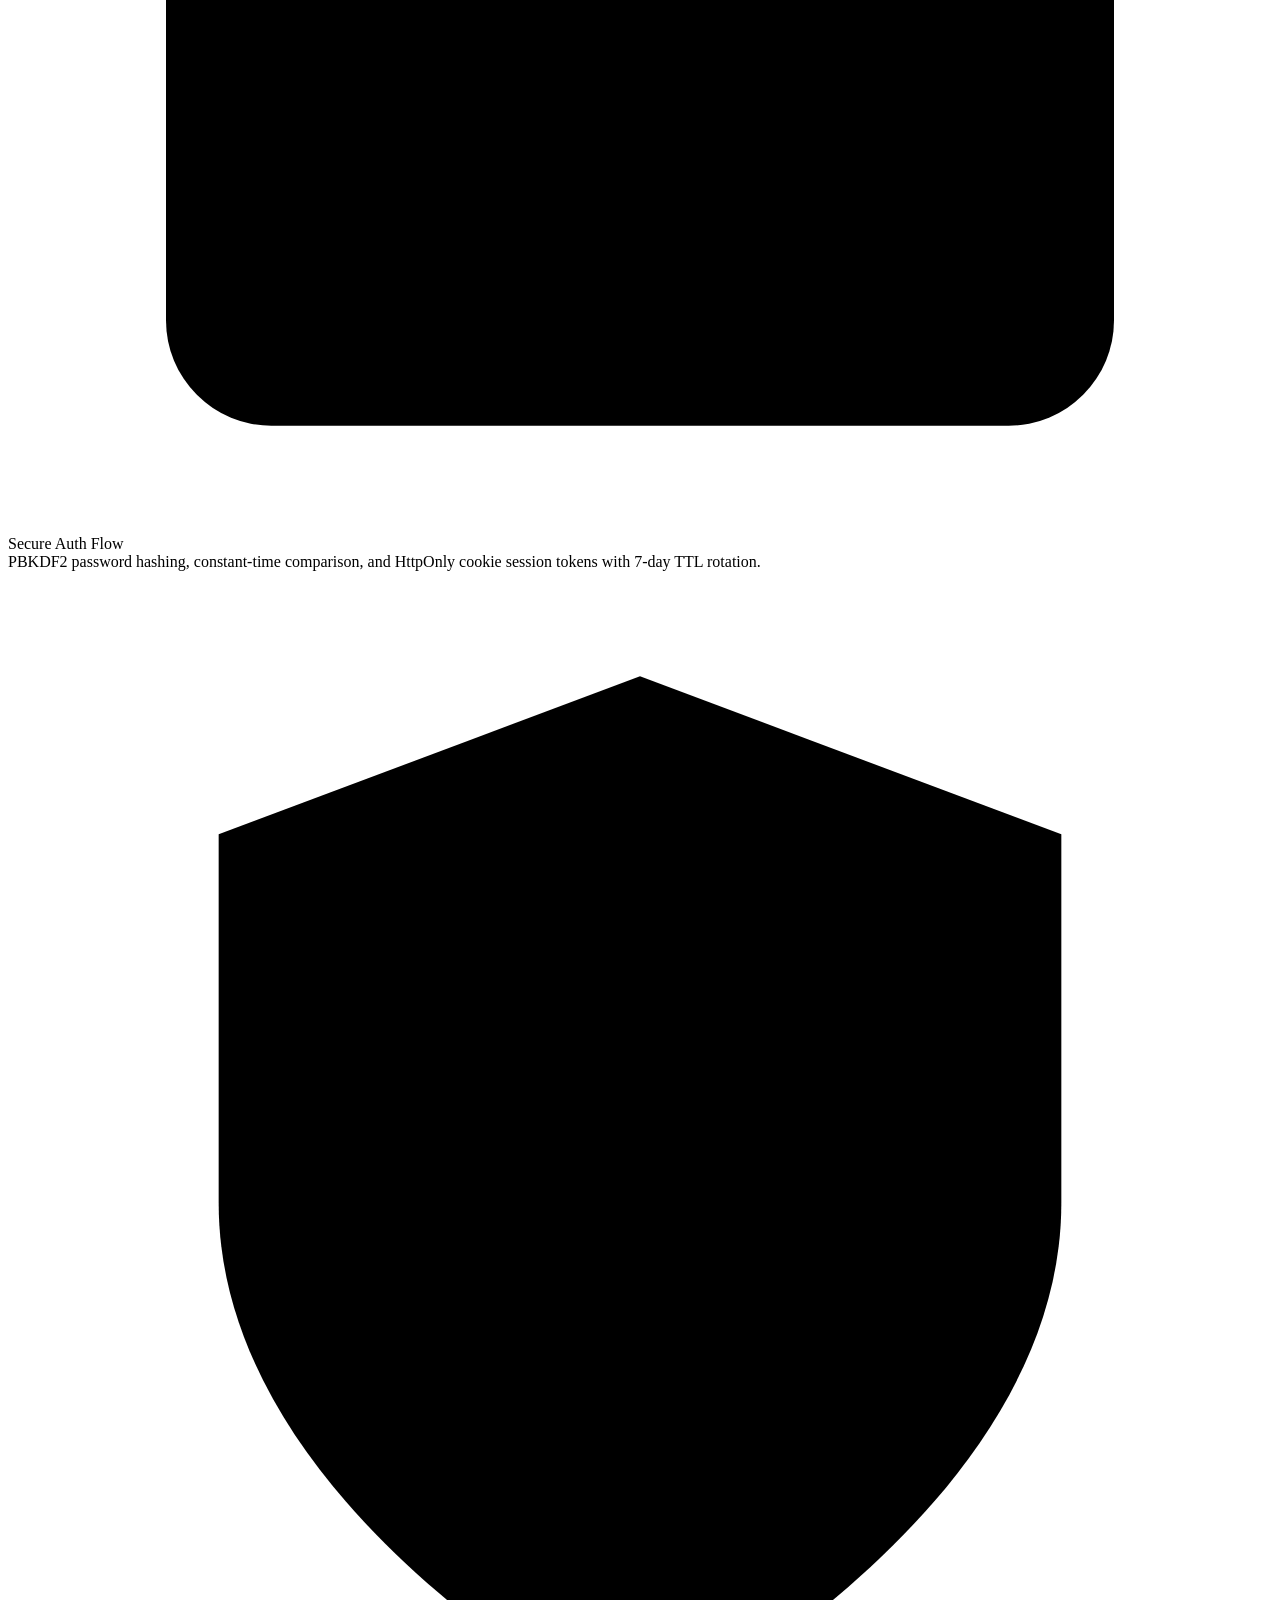
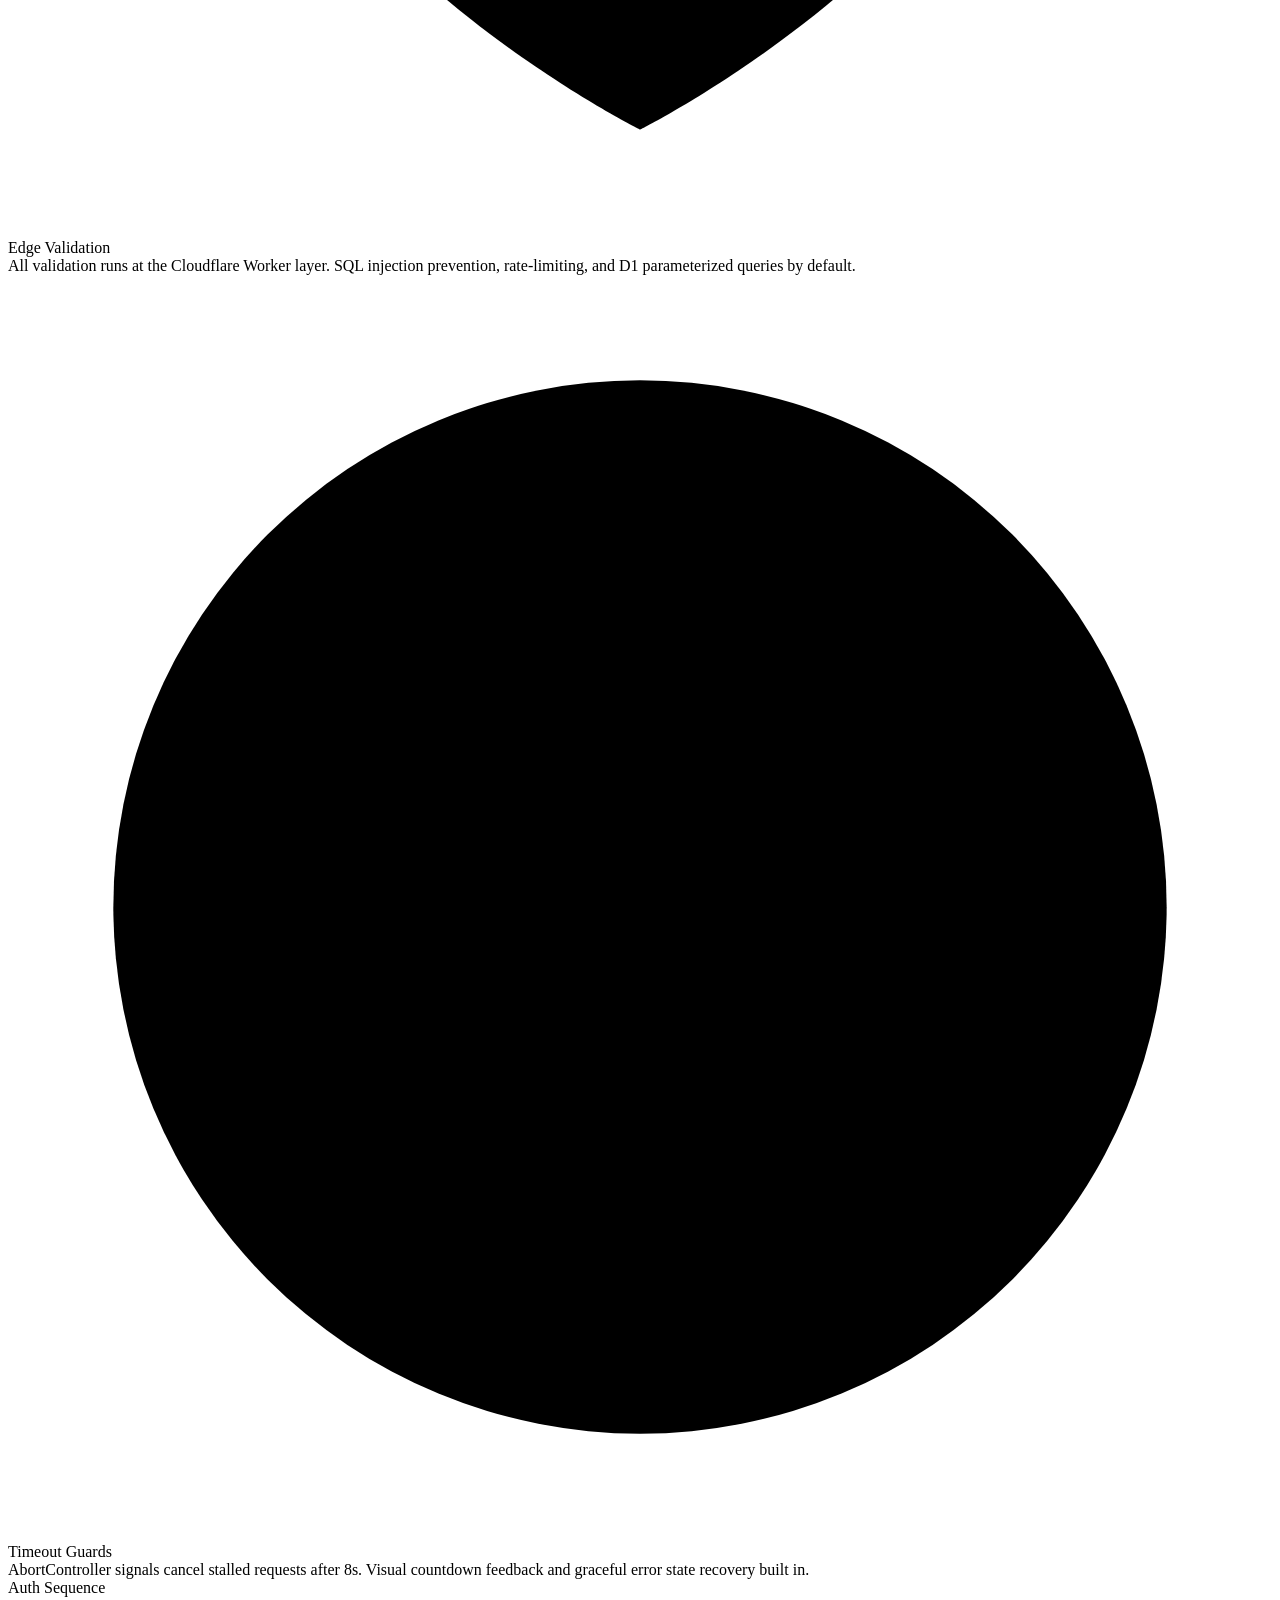
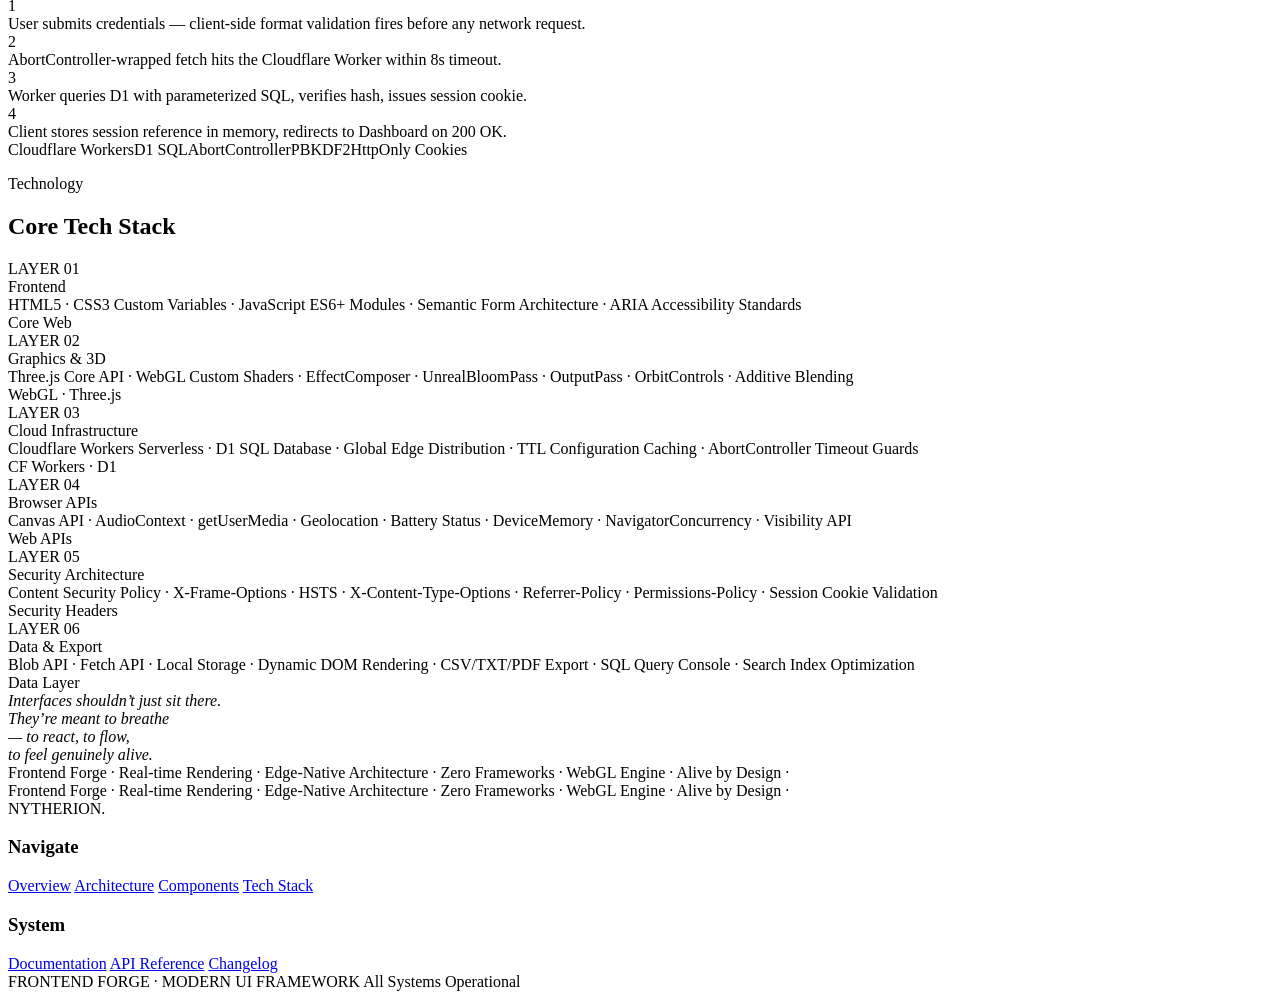
==== commit 766ecfd8: "Update About.html" ====
--- a/About.html
+++ b/About.html
@@ -1,2777 +1,691 @@
-<!DOCTYPE html>
-<html lang="en" class="no-js">
-<head>
-  <script>document.documentElement.classList.remove('no-js');</script>
-  <meta charset="UTF-8">
-  <meta name="viewport" content="width=device-width, initial-scale=1.0, viewport-fit=cover">
-  <meta name="description" content="NYTHERION Frontend Forge — a modern, edge-native UI framework with real-time WebGL rendering, scroll-driven cinematics, and zero-framework component architecture.">
-  <meta name="theme-color" content="#050507">
-  <title>NYTHERION — Frontend Forge · About</title>
-  <link rel="preconnect" href="https://fonts.googleapis.com">
-  <link rel="preconnect" href="https://fonts.gstatic.com" crossorigin>
-  <link href="https://fonts.googleapis.com/css2?family=Space+Grotesk:wght@300;400;500;600;700&family=Instrument+Serif:ital@0;1&display=swap" rel="stylesheet">
-  <link rel="preload" as="image" href="./visible.png" fetchpriority="high">
-  <style>
-    :root {
-      color-scheme: dark;
-      --bg: #050507;
-      --ink: #f3f4f8;
-      --muted: rgba(214,220,240,0.86);
-      --faint: rgba(188,196,224,0.62);
-      --line: rgba(150,162,210,0.20);
-      --blue: #3f8cff;
-      --magenta: #22c6e6;
-      --grad: linear-gradient(100deg,#2f6bff,#4f7bff 38%,#22c6e6 78%,#7aa0ff);
-      --display: "Space Grotesk","Helvetica Neue",Helvetica,Arial,sans-serif;
-      --serif: "Instrument Serif",Georgia,"Times New Roman",serif;
-      --mono: "SF Mono","JetBrains Mono",ui-monospace,Menlo,Consolas,monospace;
-      --ease: cubic-bezier(0.22,1,0.36,1);
-    }
-    *{margin:0;padding:0;box-sizing:border-box;}
-    html,body{width:100%;}
-    html{-webkit-text-size-adjust:100%;scroll-behavior:smooth;}
-    body{background:var(--bg);color:var(--ink);font-family:var(--display);line-height:1.5;-webkit-font-smoothing:antialiased;overflow-x:clip;}
-    a{color:inherit;text-decoration:none;}
-    ::selection{background:rgba(63,140,255,0.35);color:#fff;}
-
-    /* keyboard focus — visible only for keyboard nav, never for mouse/touch */
-    :focus{outline:none;}
-    a:focus-visible,button:focus-visible,[tabindex]:focus-visible{
-      outline:2px solid var(--blue);outline-offset:3px;border-radius:4px;
-    }
-    .page-tab:focus-visible{outline-offset:1px;}
-    .hamburger:focus-visible{outline-offset:1px;}
-
-    /* scrollbar */
-    ::-webkit-scrollbar{width:4px;}
-    ::-webkit-scrollbar-track{background:var(--bg);}
-    ::-webkit-scrollbar-thumb{background:rgba(63,140,255,0.3);border-radius:2px;}
-
-    /* film grain */
-    #grain{position:fixed;inset:-50%;z-index:2;pointer-events:none;opacity:0.05;mix-blend-mode:overlay;
-    background-image:url("data:image/svg+xml,%3Csvg xmlns='http://www.w3.org/2000/svg' width='160' height='160'%3E%3Cfilter id='n'%3E%3CfeTurbulence type='fractalNoise' baseFrequency='0.9' numOctaves='3' stitchTiles='stitch'/%3E%3C/filter%3E%3Crect width='100%25' height='100%25' filter='url(%23n)'/%3E%3C/svg%3E");
-    animation:grain 0.6s steps(2) infinite;}
-    @keyframes grain{0%{transform:translate(0,0)}50%{transform:translate(-6%,4%)}100%{transform:translate(3%,-5%)}}
-
-    /* scroll progress */
-    #prog{position:fixed;top:0;left:0;height:2px;width:0%;z-index:80;background:var(--grad);box-shadow:0 0 18px rgba(63,140,255,0.5);}
-
-    /* layout */
-    main{position:relative;z-index:10;}
-    .wrap{max-width:1240px;margin:0 auto;padding:0 clamp(20px,5vw,64px);}
-    section{position:relative;}
-
-    /* eyebrow */
-    .eyebrow{font-family:var(--mono);font-size:11px;letter-spacing:0.32em;text-transform:uppercase;color:var(--muted);
-    display:inline-flex;align-items:center;gap:12px;}
-    .eyebrow::before{content:"";width:6px;height:6px;border-radius:50%;background:var(--blue);box-shadow:0 0 10px var(--blue);flex:0 0 auto;}
-
-    /* kinetic reveal */
-    .reveal{opacity:0;transform:translateY(40px);transition:opacity 1s var(--ease),transform 1s var(--ease);}
-    .reveal.in{opacity:1;transform:none;}
-
-    /* typography helpers */
-    .g{background:var(--grad);-webkit-background-clip:text;background-clip:text;-webkit-text-fill-color:transparent;}
-
-    /* chip */
-    .chip{display:inline-flex;align-items:center;gap:9px;font-family:var(--mono);font-size:11px;letter-spacing:0.12em;
-    text-transform:uppercase;color:var(--ink);border:1px solid var(--line);border-radius:100px;padding:8px 15px;
-    background:rgba(10,12,22,0.5);backdrop-filter:blur(10px);-webkit-backdrop-filter:blur(10px);}
-    .chip .live{width:7px;height:7px;border-radius:50%;background:#43e6a0;box-shadow:0 0 10px #43e6a0;animation:blink 1.8s ease-in-out infinite;}
-    @keyframes blink{0%,100%{opacity:.45}50%{opacity:1}}
-
-    /* ── NAV ── */
-    nav{position:fixed;top:0;left:0;right:0;z-index:210;display:flex;justify-content:space-between;align-items:center;
-    padding:22px clamp(20px,4vw,46px);mix-blend-mode:difference;
-    padding-left:max(clamp(20px,4vw,46px),env(safe-area-inset-left));
-    padding-right:max(clamp(20px,4vw,46px),env(safe-area-inset-right));
-    padding-top:max(22px,env(safe-area-inset-top));}
-    .nav-brand{font-weight:700;letter-spacing:-0.04em;font-size:20px;}
-    .nav-brand .d{color:var(--blue);}
-    .navr{display:flex;gap:26px;align-items:center;font-size:12.5px;letter-spacing:0.04em;}
-    .navr a{color:#fff;opacity:.8;transition:opacity .2s;}
-    .navr a:hover{opacity:1;}
-    @media(max-width:767px){.navr a.h{display:none;}}
-
-    /* hamburger */
-    .hamburger{display:none;flex-direction:column;align-items:center;justify-content:center;gap:5px;cursor:pointer;
-    min-width:44px;min-height:44px;padding:8px;background:rgba(255,255,255,.05);border:1px solid var(--line);border-radius:6px;}
-    .hamburger span{display:block;width:20px;height:1.5px;background:#fff;transition:transform .3s,opacity .3s;transform-origin:center;}
-    .hamburger.open span:nth-child(1){transform:translateY(6.5px) rotate(45deg);}
-    .hamburger.open span:nth-child(2){opacity:0;transform:scaleX(0);}
-    .hamburger.open span:nth-child(3){transform:translateY(-6.5px) rotate(-45deg);}
-    .mobile-menu{position:fixed;inset:0;z-index:200;background:rgba(5,5,7,.97);backdrop-filter:blur(24px);
-    display:flex;flex-direction:column;align-items:center;justify-content:center;gap:6px;
-    opacity:0;pointer-events:none;transition:opacity .35s;}
-    .mobile-menu.open{opacity:1;pointer-events:auto;}
-    .mobile-menu a{font-family:var(--display);font-size:1.4rem;font-weight:600;letter-spacing:-0.03em;
-    color:var(--muted);text-decoration:none;padding:16px 40px;border-radius:100px;
-    border:1px solid transparent;transition:color .2s,border-color .2s,background .2s;}
-    .mobile-menu a:hover{color:var(--ink);border-color:var(--line);background:rgba(63,140,255,.08);}
-    @media(max-width:767px){.navr .h{display:none;}.hamburger{display:flex;}}
-
-    /* ── HERO ── */
-    #hero{position:relative;width:100%;height:100dvh;min-height:620px;overflow:hidden;z-index:2;}
-    .hero-content{position:absolute;inset:0;z-index:50;display:flex;flex-direction:column;
-    justify-content:center;padding:clamp(1rem,5vw,3rem);padding-top:80px;}
-    .hero-content .wrap{width:100%;}
-    #hero .eyebrow{margin-bottom:26px;opacity:0;animation:fadeUp .9s .15s var(--ease) forwards;}
-    #hero h1{font-weight:600;letter-spacing:-0.05em;line-height:0.85;font-size:clamp(72px,18vw,300px);margin-left:-0.02em;
-    opacity:0;animation:blurReveal 1.1s .28s var(--ease) forwards;}
-    #hero h1 .d{color:var(--blue);}
-    #hero .sub{margin-top:30px;display:flex;gap:40px;flex-wrap:wrap;align-items:flex-end;justify-content:space-between;
-    opacity:0;animation:fadeUp 1s .7s var(--ease) forwards;}
-    #hero .lede{font-size:clamp(15px,2.1vw,23px);max-width:32ch;color:rgba(225,230,250,0.9);font-weight:400;line-height:1.35;}
-    #hero .lede em{font-family:var(--serif);font-style:italic;}
-
-    /* ── OVERLAY IMAGE LAYERS ── */
-    .hero-bg-base{position:absolute;inset:0;z-index:10;
-    background:
-      url('./visible.png') center/cover no-repeat,
-      radial-gradient(circle at 50% 30%,#10131f,#050507 70%);
-    background-blend-mode:normal;
-    animation:kenBurns 2.4s cubic-bezier(.16,1,.3,1) forwards;}
-    @keyframes kenBurns{from{transform:scale(1.1);}to{transform:scale(1);}}
-
-    /* Reveal layer — masked by spotlight via a CSS radial-gradient mask
-       (no canvas re-encoding needed). Hidden at rest via opacity:0; JS sets
-       --sx/--sy (spotlight center, in px) and the full mask-image gradient
-       once on init/resize (see applyMask/applyMaskGradient in script). */
-    #revealLayerContainer{
-      position:absolute;inset:0;z-index:30;pointer-events:none;
-      background:url('./hidden.png') center/cover no-repeat;
-      opacity:0;
-      transition:opacity .25s ease;
-      --sx:50vw; --sy:50vh;
-      will-change:opacity;
-    }
-
-    /* Vignette sits above images, below content */
-    .hero-vignette{position:absolute;inset:0;z-index:40;pointer-events:none;
-    background:
-      radial-gradient(ellipse 80% 45% at 50% 0%,rgba(5,5,7,.55) 0%,transparent 100%),
-      radial-gradient(ellipse 100% 55% at 50% 100%,rgba(5,5,7,.9) 0%,transparent 100%),
-      radial-gradient(ellipse 35% 100% at 0% 50%,rgba(5,5,7,.25) 0%,transparent 100%),
-      radial-gradient(ellipse 35% 100% at 100% 50%,rgba(5,5,7,.25) 0%,transparent 100%);}
-
-    /* Touch hint — coarse pointer devices only */
-    .touch-hint{display:none;position:absolute;bottom:5.5rem;left:50%;transform:translateX(-50%);
-    z-index:50;font-family:var(--mono);font-size:10px;letter-spacing:.18em;text-transform:uppercase;
-    color:rgba(63,140,255,.5);white-space:nowrap;pointer-events:none;}
-    @media(pointer:coarse){.touch-hint{display:block;animation:fadeUp 1s 1.3s both;}}
-
-    /* hero brackets */
-    #heroHud{position:absolute;inset:0;pointer-events:none;z-index:45;}
-    .bracket{position:absolute;width:34px;height:34px;border:1px solid var(--line);opacity:0;transition:opacity 1.2s ease 0.6s;}
-    #hero.huddle .bracket{opacity:1;}
-    .bracket.tl{top:96px;left:clamp(20px,5vw,64px);border-right:none;border-bottom:none;}
-    .bracket.tr{top:96px;right:clamp(20px,5vw,64px);border-left:none;border-bottom:none;}
-    .bracket.bl{bottom:40px;left:clamp(20px,5vw,64px);border-right:none;border-top:none;}
-    .bracket.br{bottom:40px;right:clamp(20px,5vw,64px);border-left:none;border-top:none;}
-
-    /* scroll hint */
-    .hero-hint{position:absolute;bottom:max(2.25rem,calc(env(safe-area-inset-bottom) + 1.25rem));left:50%;transform:translateX(-50%);z-index:50;
-    display:flex;flex-direction:column;align-items:center;gap:6px;opacity:0;animation:fadeUp 1s 1.3s var(--ease) forwards;}
-    .hero-hint span{font-family:var(--mono);font-size:10px;letter-spacing:0.22em;text-transform:uppercase;color:var(--faint);}
-    .scroll-line{width:1px;height:38px;background:linear-gradient(to bottom,var(--blue),transparent);animation:scrollPulse 2.2s 1.5s ease-in-out infinite;}
-    @keyframes scrollPulse{0%,100%{opacity:.3;transform:scaleY(.8) translateY(-4px);}50%{opacity:.8;transform:scaleY(1) translateY(4px);}}
-
-    /* ── SECTION SHARED ── */
-    .section-inner{max-width:1240px;margin:0 auto;padding:clamp(90px,16vh,160px) clamp(20px,5vw,64px);}
-    .sec-label{font-family:var(--mono);font-size:11px;letter-spacing:0.32em;text-transform:uppercase;color:var(--muted);
-    display:inline-flex;align-items:center;gap:12px;margin-bottom:2rem;}
-    .sec-label::before{content:"";width:6px;height:6px;border-radius:50%;background:var(--blue);box-shadow:0 0 10px var(--blue);flex:0 0 auto;}
-    .sec-heading{font-weight:600;letter-spacing:-0.04em;line-height:0.92;font-size:clamp(36px,7vw,100px);margin-bottom:clamp(3rem,6vw,5rem);}
-    .sec-heading span{background:var(--grad);-webkit-background-clip:text;background-clip:text;-webkit-text-fill-color:transparent;}
-
-    /* divider */
-    .cyber-divider{width:100%;height:1px;background:var(--line);}
-
-    /* ── HOW IT WORKS ── */
-    #how-it-works{background:rgba(8,10,18,0.6);}
-
-    /* capability grid */
-    .capability-grid{display:grid;grid-template-columns:repeat(auto-fit,minmax(260px,1fr));gap:0;border-top:1px solid var(--line);}
-    .cap-card{
-      padding:clamp(28px,4vw,52px) clamp(16px,2vw,28px) clamp(28px,4vw,52px) 0;
-      border-bottom:1px solid var(--line);border-right:1px solid var(--line);
-      transition:background .35s;position:relative;overflow:hidden;
-    }
-    .cap-card::after{content:"";position:absolute;bottom:0;left:0;width:0;height:2px;background:var(--grad);transition:width .4s var(--ease);}
-    .cap-card:hover{background:rgba(63,140,255,.04);}
-    .cap-card:hover::after{width:100%;}
-    .cap-card:nth-child(3n){border-right:none;}
-    @media(max-width:860px){.cap-card:nth-child(2n){border-right:none;}.cap-card:nth-child(3n){border-right:1px solid var(--line);}.cap-card:nth-child(2n):last-child,.cap-card:nth-child(3n+1):last-child{border-right:none;}}
-    .cap-card-num{font-family:var(--mono);font-size:10px;letter-spacing:0.18em;text-transform:uppercase;color:var(--blue);margin-bottom:1rem;opacity:0.7;}
-    .cap-card-title{font-weight:600;font-size:clamp(20px,2.5vw,30px);letter-spacing:-0.025em;line-height:1;margin-bottom:.75rem;}
-    .cap-card-body{font-size:clamp(14px,1.3vw,16px);color:var(--muted);line-height:1.65;font-weight:400;}
-    .cap-card-tag{display:inline-block;margin-top:1.25rem;font-family:var(--mono);font-size:10px;letter-spacing:0.14em;text-transform:uppercase;
-    padding:5px 12px;border-radius:100px;background:rgba(63,140,255,.08);color:var(--blue);border:1px solid rgba(63,140,255,.2);}
-
-    /* data flow — scrollable on mobile with fade edges */
-    .dataflow{
-      margin:3rem 0;background:rgba(63,140,255,.03);border:1px solid var(--line);border-radius:18px;
-      padding:clamp(1.5rem,3vw,2.5rem);position:relative;
-    }
-    .dataflow-inner{overflow-x:auto;-webkit-overflow-scrolling:touch;scrollbar-width:none;}
-    .dataflow-inner::-webkit-scrollbar{display:none;}
-    .dataflow-label{font-family:var(--mono);font-size:10px;letter-spacing:0.2em;text-transform:uppercase;color:var(--blue);margin-bottom:1.5rem;opacity:.7;}
-    .flow-row{display:flex;align-items:center;gap:0;flex-wrap:nowrap;min-width:max-content;}
-    .flow-node{
-      font-family:var(--mono);font-size:.75rem;padding:10px 16px;border-radius:100px;white-space:nowrap;
-      background:rgba(63,140,255,.07);border:1px solid rgba(63,140,255,.2);color:var(--ink);
-      transition:background .25s,border-color .25s,box-shadow .25s;cursor:default;
-    }
-    .flow-node:hover{background:rgba(63,140,255,.15);border-color:rgba(63,140,255,.5);box-shadow:0 0 20px rgba(63,140,255,.12);}
-    .flow-arrow{font-family:var(--mono);color:var(--blue);opacity:.4;padding:0 10px;font-size:.9rem;}
-
-    /* use cases */
-    .usecase-list{display:flex;flex-direction:column;gap:16px;margin-top:3rem;}
-    .usecase-item{
-      display:grid;grid-template-columns:auto 1fr;gap:1rem;padding:clamp(1.25rem,2.5vw,1.75rem);
-      background:rgba(12,14,24,0.4);border:1px solid var(--line);border-radius:14px;
-      border-left:3px solid var(--blue);
-      transition:border-left-color .25s,background .25s,transform .3s var(--ease),box-shadow .3s;
-    }
-    .usecase-item:hover{
-      background:rgba(63,140,255,.04);border-left-color:var(--magenta);
-      transform:translateX(5px);
-      box-shadow:-4px 0 24px rgba(34,198,230,.06),0 8px 32px rgba(63,140,255,.05);
-    }
-    .usecase-num{font-weight:600;font-size:1.1rem;letter-spacing:-0.02em;color:var(--blue);opacity:.4;min-width:2rem;}
-    .usecase-title{font-weight:600;font-size:clamp(15px,1.4vw,18px);letter-spacing:-0.02em;margin-bottom:.5rem;}
-    .usecase-body{font-size:clamp(14px,1.3vw,16px);color:var(--muted);line-height:1.65;}
-
-    /* ── PAGES SECTION ── */
-    #pages{background:var(--bg);}
-    .pages-nav{display:flex;flex-wrap:wrap;gap:8px;margin-bottom:3rem;}
-    .page-tab{font-family:var(--mono);font-size:11px;letter-spacing:0.14em;text-transform:uppercase;padding:9px 20px;
-    border-radius:100px;cursor:pointer;background:transparent;color:var(--muted);border:1px solid var(--line);transition:color .2s,border-color .2s,background .2s;
-    position:relative;overflow:hidden;isolation:isolate;}
-    .page-tab:hover{color:var(--ink);border-color:rgba(255,255,255,.25);}
-    .page-tab.active{color:var(--ink);border-color:var(--blue);background:rgba(63,140,255,.08);}
-    /* Aether Drive plasma shader layer (behind label, inside the pill) */
-    .page-tab-gl{position:absolute;inset:0;width:100%;height:100%;display:block;z-index:0;border-radius:inherit;opacity:0;transition:opacity .3s ease;}
-    .page-tab.gl-ready .page-tab-gl{opacity:0.55;}
-    .page-tab.gl-ready:hover .page-tab-gl,.page-tab.gl-ready.active .page-tab-gl{opacity:0.85;}
-    .page-tab.nogl .page-tab-gl{display:none;}
-    /* CSS-only stand-in for tabs that didn't get a WebGL context under the
-       MAX_GL_TABS cap (see Aether Drive setup below) — approximates the
-       shader's deep-navy/blue/cyan plasma palette with layered gradients
-       so capped-out tabs read as intentionally styled, not unstyled. */
-    .page-tab.nogl::before{
-      content:"";position:absolute;inset:0;z-index:0;border-radius:inherit;
-      background:
-        radial-gradient(circle at 30% 120%,rgba(34,198,230,.55),transparent 60%),
-        radial-gradient(circle at 80% -20%,rgba(63,140,255,.5),transparent 65%),
-        linear-gradient(115deg,rgba(10,20,90,.35),rgba(4,8,35,.5));
-      opacity:0.55;transition:opacity .3s ease;
-    }
-    .page-tab.nogl:hover::before,.page-tab.nogl.active::before{opacity:0.85;}
-    .page-tab-label{position:relative;z-index:1;}
-    .page-panel{display:none;}
-    .page-panel[hidden]{display:none;}
-    .page-panel.active{display:block;animation:panelIn .4s var(--ease) both;will-change:opacity,transform;}
-    @keyframes panelIn{from{opacity:0;transform:translateY(14px);}to{opacity:1;transform:none;}}
-
-    /* page card */
-    .page-hero-bar{
-      display:flex;align-items:center;justify-content:space-between;flex-wrap:wrap;gap:1rem;
-      padding:clamp(1.5rem,3vw,2rem) clamp(1.5rem,3vw,2.25rem);
-      background:rgba(63,140,255,.04);border:1px solid var(--line);border-radius:18px;margin-bottom:2rem;
-      position:relative;overflow:hidden;
-    }
-    .page-hero-bar::after{
-      content:"";position:absolute;right:-80px;top:-80px;
-      width:240px;height:240px;border-radius:50%;
-      background:radial-gradient(circle,rgba(63,140,255,.07) 0%,transparent 70%);
-      pointer-events:none;
-    }
-    .page-name{font-weight:600;font-size:clamp(1rem,2.5vw,1.5rem);letter-spacing:-0.03em;
-    background:var(--grad);-webkit-background-clip:text;background-clip:text;-webkit-text-fill-color:transparent;}
-    .page-badge{font-family:var(--mono);font-size:10px;letter-spacing:0.14em;text-transform:uppercase;
-    padding:6px 14px;border-radius:100px;background:rgba(67,230,160,.08);color:#43e6a0;border:1px solid rgba(67,230,160,.2);}
-    .page-overview{font-size:clamp(15px,1.6vw,18px);color:var(--muted);line-height:1.85;margin-bottom:2.5rem;font-weight:400;}
-
-    /* features grid */
-    .features-grid{display:grid;grid-template-columns:repeat(auto-fit,minmax(260px,1fr));gap:16px;margin-bottom:2.5rem;}
-    .feat-card{
-      background:rgba(12,14,24,0.5);border:1px solid var(--line);border-radius:14px;
-      padding:1.5rem;transition:background .25s,border-color .3s,transform .3s var(--ease),box-shadow .3s;
-      position:relative;overflow:hidden;
-    }
-    .feat-card::before{
-      content:"";position:absolute;bottom:0;left:0;right:0;height:1px;
-      background:var(--grad);opacity:0;transition:opacity .3s;
-    }
-    .feat-card:hover{
-      background:rgba(63,140,255,.05);border-color:rgba(63,140,255,.25);
-      transform:translateY(-4px);
-      box-shadow:0 16px 48px rgba(63,140,255,.09),0 2px 8px rgba(0,0,0,.3);
-    }
-    .feat-card:hover::before{opacity:1;}
-    .feat-icon{width:40px;height:40px;border-radius:10px;background:rgba(63,140,255,.08);border:1px solid rgba(63,140,255,.15);
-    display:flex;align-items:center;justify-content:center;margin-bottom:1rem;transition:background .25s,border-color .25s,box-shadow .25s;}
-    .feat-card:hover .feat-icon{background:rgba(63,140,255,.14);border-color:rgba(63,140,255,.35);box-shadow:0 0 16px rgba(63,140,255,.15);}
-    .feat-icon svg{width:20px;height:20px;stroke:var(--blue);fill:none;stroke-width:1.5;stroke-linecap:round;stroke-linejoin:round;}
-    .feat-title{font-weight:600;font-size:clamp(14px,1.3vw,16px);letter-spacing:-0.01em;margin-bottom:.5rem;}
-    .feat-body{font-size:clamp(13px,1.1vw,15px);color:var(--muted);line-height:1.65;}
-
-    /* tech tags */
-    .tech-row{display:flex;flex-wrap:wrap;gap:8px;margin-bottom:2rem;}
-    .tech-tag{
-      font-family:var(--mono);font-size:10px;letter-spacing:0.1em;text-transform:uppercase;
-      padding:5px 14px;border-radius:100px;background:rgba(79,123,255,.08);
-      color:rgba(100,150,255,.9);border:1px solid rgba(79,123,255,.18);
-      transition:background .2s,border-color .2s,color .2s;cursor:default;
-    }
-    .tech-tag:hover{background:rgba(79,123,255,.18);border-color:rgba(79,123,255,.45);color:#fff;}
-
-    /* workflow */
-    .workflow{margin:2rem 0;}
-    .workflow-title{font-family:var(--mono);font-size:11px;letter-spacing:0.14em;text-transform:uppercase;color:var(--faint);margin-bottom:1.25rem;}
-    .workflow-steps{display:flex;flex-direction:column;gap:0;}
-    .wf-step{display:flex;align-items:flex-start;gap:1rem;padding:.875rem 0 .875rem 0;border-bottom:1px solid var(--line);transition:background .2s,padding-left .2s;border-radius:4px;}
-    .wf-step:last-child{border-bottom:none;}
-    .wf-step:hover{background:rgba(63,140,255,.02);padding-left:.5rem;}
-    .wf-num{font-family:var(--mono);font-size:10px;width:28px;height:28px;border-radius:50%;flex-shrink:0;
-    background:rgba(63,140,255,.08);border:1px solid rgba(63,140,255,.2);
-    display:flex;align-items:center;justify-content:center;color:var(--blue);margin-top:2px;}
-    .wf-text{font-size:clamp(14px,1.3vw,16px);color:var(--muted);line-height:1.65;}
-
-    /* ── STATS ROW ── */
-    .stats-row{display:grid;grid-template-columns:repeat(auto-fit,minmax(160px,1fr));
-    gap:0;border-top:1px solid var(--line);margin-top:4rem;}
-    .stat-box{
-      padding:clamp(1.25rem,3vw,2rem);text-align:center;border-right:1px solid var(--line);
-      position:relative;overflow:hidden;transition:background .3s;
-    }
-    .stat-box:last-child{border-right:none;}
-    .stat-box:hover{background:rgba(63,140,255,.03);}
-    .stat-box::before{
-      content:"";position:absolute;inset:0;pointer-events:none;
-      background:radial-gradient(circle at 50% 0%,rgba(63,140,255,.08),transparent 70%);
-      opacity:0;transition:opacity .4s;
-    }
-    .stat-box:hover::before{opacity:1;}
-    .stat-val{font-weight:500;font-size:clamp(1.75rem,4vw,2.5rem);letter-spacing:-0.04em;
-    background:var(--grad);-webkit-background-clip:text;background-clip:text;-webkit-text-fill-color:transparent;display:inline-block;}
-    .stat-lbl{font-family:var(--mono);font-size:10px;letter-spacing:0.18em;text-transform:uppercase;color:var(--faint);margin-top:8px;}
-
-    /* marquee */
-    .marq{overflow:hidden;white-space:nowrap;border-top:1px solid var(--line);border-bottom:1px solid var(--line);padding:22px 0;margin:4rem 0;}
-    .marq .track{display:inline-block;animation:marquee 22s linear infinite;}
-    .marq span{font-weight:500;font-size:clamp(26px,4vw,52px);letter-spacing:-0.03em;padding:0 0.4em;color:rgba(180,188,220,0.18);}
-    .marq span .o{color:var(--ink);}
-    @keyframes marquee{0%{transform:translateX(0);}100%{transform:translateX(-50%);}}
-
-    /* ── FOOTER ── */
-    footer{position:relative;z-index:10;border-top:1px solid var(--line);
-    padding:clamp(50px,8vh,90px) 0 40px;background:rgba(5,5,8,0.7);backdrop-filter:blur(10px);}
-    .footer-inner{max-width:1240px;margin:0 auto;padding:0 clamp(20px,5vw,64px);}
-    .footer-top{display:flex;justify-content:space-between;align-items:flex-end;gap:30px;flex-wrap:wrap;}
-    .footer-mark{font-weight:700;letter-spacing:-0.04em;font-size:clamp(52px,10vw,130px);line-height:0.8;}
-    .footer-mark .d{color:var(--blue);}
-    .footer-cols{display:flex;gap:clamp(28px,6vw,80px);flex-wrap:wrap;font-size:13px;}
-    .footer-cols .col h4{font-family:var(--mono);font-size:10px;letter-spacing:0.18em;text-transform:uppercase;color:var(--faint);margin-bottom:14px;font-weight:500;}
-    .footer-cols .col a{display:block;color:var(--muted);margin:8px 0;transition:color .2s;}
-    .footer-cols .col a:hover{color:var(--ink);}
-    .footer-base{margin-top:clamp(40px,7vh,80px);padding-top:24px;border-top:1px solid var(--line);
-    display:flex;justify-content:space-between;gap:20px;flex-wrap:wrap;
-    font-family:var(--mono);font-size:11px;letter-spacing:0.08em;color:var(--faint);}
-    .footer-base .built{display:inline-flex;align-items:center;gap:9px;color:var(--muted);}
-    .footer-base .built .g-dot{width:8px;height:8px;border-radius:50%;background:var(--grad);}
-
-    /* ── KEYFRAMES ── */
-    @keyframes fadeUp{from{opacity:0;transform:translateY(14px);}to{opacity:1;transform:none;}}
-    @keyframes blurReveal{from{opacity:0;transform:translateY(22px);filter:blur(10px);}to{opacity:1;transform:none;filter:blur(0);}}
-
-    /* scroll reveal */
-    .sr{opacity:0;transform:translateY(30px);transition:opacity .9s var(--ease),transform .9s var(--ease);}
-    .sr.visible{opacity:1;transform:none;}
-    .sr-d1{transition-delay:.1s;}.sr-d2{transition-delay:.2s;}.sr-d3{transition-delay:.3s;}
-
-    /* ── PRELOADER ── */
-    #pre{
-      position:fixed;inset:0;z-index:9999;background:#050507;
-      display:flex;align-items:flex-end;justify-content:space-between;
-      padding:clamp(24px,5vw,60px);
-      transition:opacity .7s var(--ease),visibility .7s var(--ease);
-      overflow:hidden;
-    }
-    #pre.gone{opacity:0;visibility:hidden;pointer-events:none;}
-
-    /* faint moving grid backdrop — gives the preloader some depth instead
-       of flat black; same blue accent language as the rest of the page */
-    #pre::before{
-      content:"";position:absolute;inset:0;z-index:0;pointer-events:none;
-      background-image:
-        linear-gradient(rgba(63,140,255,0.06) 1px,transparent 1px),
-        linear-gradient(90deg,rgba(63,140,255,0.06) 1px,transparent 1px);
-      background-size:48px 48px;
-      mask-image:radial-gradient(ellipse 70% 60% at 50% 50%,#000 0%,transparent 75%);
-      -webkit-mask-image:radial-gradient(ellipse 70% 60% at 50% 50%,#000 0%,transparent 75%);
-      opacity:0;
-      animation:preGridIn 1.4s .2s var(--ease) forwards;
-    }
-    @keyframes preGridIn{from{opacity:0;transform:scale(1.04);}to{opacity:1;transform:scale(1);}}
-
-    /* digit-flip counter — each digit lives in its own overflow-hidden
-       cell so swapping digits slides the new one up rather than an
-       instant textContent snap */
-    #preCount{
-      position:relative;z-index:1;
-      display:flex;font-family:var(--display);font-weight:300;
-      font-size:clamp(64px,18vw,220px);letter-spacing:-0.05em;
-      line-height:0.8;color:var(--ink);font-variant-numeric:tabular-nums;
-    }
-    .pc-digit{position:relative;overflow:hidden;height:0.85em;width:0.62em;transition:width .32s var(--ease);}
-    .pc-digit.empty{width:0;}
-    .pc-digit i{
-      position:absolute;left:0;top:0;display:block;
-      font-style:normal;transform:translateY(0);
-      transition:transform .32s var(--ease);
-    }
-    #preCount .pc-pct{
-      font-size:0.32em;font-weight:400;align-self:flex-start;
-      margin-left:2px;margin-top:0.18em;color:var(--faint);
-    }
-
-    /* kinetic label — reuses the site's word-shell mask pattern */
-    #preWord{
-      position:relative;z-index:1;
-      font-family:var(--mono);font-size:11px;letter-spacing:0.34em;
-      text-transform:uppercase;color:var(--muted);
-      text-align:right;max-width:220px;line-height:1.9;
-    }
-    #preWord .pw-line{display:block;}
-    #preWord .word-shell{margin-right:0;margin-left:0.3em;}
-    #preWord .word-shell>i{transition-duration:.7s;}
-
-    #preBar{
-      position:absolute;z-index:1;
-      left:clamp(24px,5vw,60px);right:clamp(24px,5vw,60px);
-      bottom:0;height:1px;background:rgba(255,255,255,0.1);
-      overflow:hidden;
-    }
-    #preBar i{
-      display:block;height:100%;width:0%;background:var(--ink);
-      transition:width .1s linear;position:relative;
-    }
-    /* traveling highlight that sweeps along the filled portion of the bar */
-    #preBar i::after{
-      content:"";position:absolute;top:0;right:0;bottom:0;width:64px;
-      background:linear-gradient(90deg,transparent,rgba(63,140,255,0.9),rgba(255,255,255,0.95));
-      filter:blur(1px);
-      animation:preBarSweep 1.1s ease-in-out infinite;
-    }
-    @keyframes preBarSweep{0%,100%{opacity:.55;}50%{opacity:1;}}
-
-    /* corner brackets — same visual language as #heroHud, gives the
-       preloader a "calibrating" framing device */
-    .pre-hud{position:absolute;inset:clamp(24px,5vw,60px);z-index:1;pointer-events:none;}
-    .pre-hud span{position:absolute;width:22px;height:22px;border:1px solid rgba(150,162,210,0.25);
-      opacity:0;animation:fadeUp .8s .5s var(--ease) forwards;}
-    .pre-hud .tl{top:0;left:0;border-right:none;border-bottom:none;}
-    .pre-hud .tr{top:0;right:0;border-left:none;border-bottom:none;}
-    .pre-hud .bl{bottom:0;left:0;border-right:none;border-top:none;}
-    .pre-hud .br{bottom:0;right:0;border-left:none;border-top:none;}
-
-    /* exit choreography: counter + label mask upward, brackets snap
-       outward fractionally, then the whole overlay fades (handled by
-       #pre.gone above) — gives the dismissal a deliberate beat instead
-       of a flat opacity tween */
-    #pre.leaving #preCount,#pre.leaving #preWord{
-      transform:translateY(-14px);opacity:0;filter:blur(6px);
-      transition:transform .5s var(--ease),opacity .4s ease,filter .5s ease;
-    }
-    #pre.leaving .pre-hud span{
-      transform:scale(1.18);opacity:0;
-      transition:transform .5s var(--ease),opacity .4s ease;
-    }
-    #pre.leaving #preBar i::after{animation:none;opacity:0;transition:opacity .3s ease;}
-
-    /* ── KINETIC WORD HELPERS ── */
-    .word{display:inline-block;overflow:hidden;vertical-align:top;}
-    .word>i{display:inline-block;font-style:inherit;transform:translateY(110%);transition:transform .9s var(--ease);transition-delay:var(--d,0s);}
-    .word.in>i{transform:none;}
-
-    /* ── TRUE FOCUS SECTION ── */
-    #focus{
-      min-height:70vh;display:flex;align-items:center;
-      justify-content:center;text-align:center;flex-direction:column;
-      padding:clamp(60px,10vh,120px) 0;
-    }
-    .focus-container{
-      position:relative;display:inline-flex;gap:0.4em;
-      justify-content:center;align-items:center;
-      flex-wrap:wrap;user-select:none;padding:0.3em 0.2em;
-    }
-    .focus-word{
-      position:relative;font-weight:600;letter-spacing:-0.03em;
-      font-size:clamp(38px,8vw,120px);line-height:1;cursor:default;
-      color:var(--ink);filter:blur(5px);opacity:0.55;
-      transition:filter .5s ease,opacity .5s ease;
-    }
-    .focus-word.active{filter:blur(0);opacity:1;}
-    .focus-frame{
-      position:absolute;top:0;left:0;pointer-events:none;
-      box-sizing:content-box;transform:translate(0,0);
-      transition:transform .5s var(--ease),width .5s var(--ease),height .5s var(--ease),opacity .4s ease;
-      opacity:0;
-    }
-    .focus-frame .corner{
-      position:absolute;width:1rem;height:1rem;
-      border:2px solid var(--blue);
-      filter:drop-shadow(0 0 6px rgba(63,140,255,0.8));
-      border-radius:3px;
-    }
-    .focus-frame .tlc{top:-12px;left:-12px;border-right:none;border-bottom:none;}
-    .focus-frame .trc{top:-12px;right:-12px;border-left:none;border-bottom:none;}
-    .focus-frame .blc{bottom:-12px;left:-12px;border-right:none;border-top:none;}
-    .focus-frame .brc{bottom:-12px;right:-12px;border-left:none;border-top:none;}
-    .focus-sublabel{
-      margin-top:2rem;font-family:var(--mono);font-size:12px;
-      letter-spacing:0.24em;text-transform:uppercase;color:var(--muted);
-    }
-
-    /* ── WARRIOR CINEMATIC VIDEO ── */
-    #warriorSection .pinStick{justify-content:center;}
-    .warrior-stage{
-      position:absolute;inset:0;z-index:1;overflow:hidden;
-      /* Slightly oversized so the parallax translate never exposes an edge */
-      transform:translate3d(0,0,0) scale(1.06);
-      backface-visibility:hidden;
-    }
-    .warrior-video{
-      position:absolute;inset:0;width:100%;height:100%;
-      object-fit:cover;object-position:center;
-      display:block;background:#000;
-      transform:translateZ(0);
-      backface-visibility:hidden;
-    }
-    .warrior-vignette{
-      position:absolute;inset:0;z-index:2;pointer-events:none;
-      transform:translateZ(0);
-      background:
-        radial-gradient(ellipse 90% 55% at 50% 0%,rgba(5,5,7,.4) 0%,transparent 100%),
-        radial-gradient(ellipse 100% 60% at 50% 100%,rgba(5,5,7,.7) 0%,transparent 100%);
-    }
-    .warrior-content{
-      position:relative;z-index:3;text-align:center;
-      padding:0 clamp(20px,5vw,64px);pointer-events:none;
-    }
-    .warrior-heading{margin-bottom:1rem;}
-    .warrior-sub{
-      font-family:var(--mono);font-size:12px;letter-spacing:0.2em;text-transform:uppercase;
-      color:var(--faint);
-    }
-    .warrior-diag{
-      position:absolute;bottom:14px;left:14px;z-index:4;
-      font-family:var(--mono);font-size:10px;line-height:1.6;letter-spacing:0.02em;
-      color:rgba(214,220,240,0.55);background:rgba(5,5,7,0.55);
-      border:1px solid var(--line);border-radius:6px;padding:6px 9px;
-      pointer-events:none;white-space:pre;
-    }
-    /* will-change only where something actually animates: the stage moves
-       via mouse parallax (desktop only) and currentTime updates repaint the
-       video itself. Scoped to fine pointers — mobile never animates the
-       stage, so forcing a persistent GPU layer there has no benefit. */
-    @media(pointer:fine){
-      .warrior-stage,.warrior-video{will-change:transform;}
-    }
-    /* Touch devices: skip mouse parallax headroom, keep full cover, no jitter */
-    @media(pointer:coarse){
-      .warrior-stage{transform:translate3d(0,0,0) scale(1);}
-    }
-
-    /* ── PIPELINE SCRUB ── */
-    .pin{position:relative;}
-    .pinStick{
-      position:sticky;top:0;height:100vh;overflow:hidden;
-      display:flex;align-items:center;
-    }
-    @supports (height: 100dvh){
-      .pinStick{height:100dvh;}
-    }
-    /* Plain vh is based on the LARGEST viewport (address bar hidden), but
-       the user scrolls through the SMALLEST one (bar visible) — on
-       iOS/Android that gap means the pin can release early or the scrub
-       can overshoot as the browser chrome shows/hides mid-scroll. dvh
-       tracks the viewport actually on screen, keeping the JS scrub math
-       (getBoundingClientRect()) in sync with what's really scrolling. */
-    .pin-320{height:320vh;}
-    .pin-420{height:420vh;}
-    @supports (height: 100dvh){
-      .pin-320{height:320dvh;}
-      .pin-420{height:420dvh;}
-    }
-    #pipeHead{
-      position:absolute;top:clamp(80px,12vh,130px);left:0;right:0;z-index:5;
-    }
-    .pipe-heading{
-      font-weight:600;letter-spacing:-0.04em;line-height:0.92;
-      font-size:clamp(28px,4.4vw,64px);margin-top:10px;
-    }
-    #pipeTrack{
-      display:flex;gap:clamp(20px,3vw,46px);
-      padding:0 14vw;will-change:transform;
-    }
-    .pstage{flex:0 0 clamp(280px,32vw,420px);}
-    .pstage .pn{
-      font-family:var(--mono);font-size:12px;color:var(--faint);
-      letter-spacing:0.1em;text-transform:uppercase;
-    }
-    .pstage .pdiag{
-      width:52px;height:52px;color:var(--blue);margin:14px 0 16px;opacity:0.9;
-    }
-    .pstage .pdiag svg{
-      width:100%;height:100%;display:block;
-      filter:drop-shadow(0 0 12px rgba(63,140,255,0.32));
-    }
-    .pstage .pt{
-      font-weight:600;font-size:clamp(28px,3.8vw,52px);
-      letter-spacing:-0.03em;line-height:1;margin:12px 0 14px;
-    }
-    .pstage .pd{
-      color:var(--muted);font-size:clamp(14px,1.3vw,16px);
-      max-width:34ch;line-height:1.55;
-    }
-    .pstage .pbar{
-      height:2px;margin-top:24px;border-radius:2px;
-      background:var(--grad);transform-origin:left;transform:scaleX(0);
-      transition:transform .5s var(--ease);
-    }
-
-    /* ── ENGINE WORD SCRUB ── */
-    #engineSection .pinStick{flex-direction:column;align-items:flex-start;justify-content:center;}
-    .dMask{overflow:hidden;padding:0.06em 0.04em;margin:-0.06em -0.04em;}
-    #directWord{
-      display:inline-block;font-weight:600;letter-spacing:-0.04em;
-      font-size:clamp(52px,13vw,180px);line-height:0.86;
-      text-transform:uppercase;
-      background:var(--grad);-webkit-background-clip:text;background-clip:text;-webkit-text-fill-color:transparent;
-      will-change:transform,opacity;
-      transition:transform .55s var(--ease),opacity .35s ease;
-    }
-    #directWord.out{transform:translateY(-108%);opacity:0;}
-    #directWord.inq{transform:translateY(108%);opacity:0;transition:none;}
-    #directDesc{
-      margin-top:18px;max-width:40ch;
-      color:rgba(220,226,248,0.8);
-      font-size:clamp(15px,1.5vw,18px);min-height:3em;
-    }
-    #directPanel{
-      margin-top:28px;max-width:360px;
-      background:rgba(12,14,24,0.5);border:1px solid var(--line);
-      border-radius:14px;padding:20px 22px;
-    }
-    .dpr{margin-bottom:14px;}
-    .dpr:last-child{margin-bottom:0;}
-    .dpr-top{
-      display:flex;justify-content:space-between;
-      font-family:var(--mono);font-size:11px;letter-spacing:0.1em;
-      color:var(--muted);margin-bottom:7px;
-    }
-    .dpr-val{color:var(--ink);}
-    .dpr-bar{height:3px;border-radius:3px;background:rgba(255,255,255,0.08);overflow:hidden;}
-    .dpr-bar i{display:block;height:100%;background:var(--grad);width:30%;transition:width .4s var(--ease);}
-    #directBar{
-      position:absolute;left:0;bottom:10vh;
-      height:1px;width:100%;background:rgba(255,255,255,0.08);
-    }
-    #directBar i{
-      display:block;height:100%;width:0%;
-      background:var(--grad);
-      transition:width .4s var(--ease);
-    }
-
-    /* Touch devices can simulate :hover on tap and leave it "stuck" until
-       the next tap elsewhere (common on mobile WebKit/Blink). The rules
-       below are purely decorative (tints, borders, glows); resetting them
-       for no-real-hover devices removes the stuck state without touching
-       the rules themselves or fine-pointer/mouse behavior. (.grid-item and
-       .page-tab's shader heat are excluded — both already drive their
-       visual state from dedicated touch/JS paths, not CSS :hover alone.) */
-    @media (hover: none){
-      .navr a:hover{opacity:.8;}
-      .mobile-menu a:hover{color:var(--muted);border-color:transparent;background:none;}
-      .cap-card:hover{background:none;}
-      .cap-card:hover::after{width:0;}
-      .flow-node:hover{background:rgba(63,140,255,.07);border-color:rgba(63,140,255,.2);box-shadow:none;}
-      .usecase-item:hover{background:rgba(12,14,24,0.4);border-left-color:var(--blue);transform:none;box-shadow:none;}
-      .page-tab:hover:not(.active){color:var(--muted);border-color:var(--line);}
-      .feat-card:hover{background:rgba(12,14,24,0.5);border-color:var(--line);transform:none;box-shadow:none;}
-      .feat-card:hover::before{opacity:0;}
-      .feat-card:hover .feat-icon{background:rgba(63,140,255,.08);border-color:rgba(63,140,255,.15);box-shadow:none;}
-      .tech-tag:hover{background:rgba(79,123,255,.08);border-color:rgba(79,123,255,.18);color:rgba(100,150,255,.9);}
-      .wf-step:hover{background:none;padding-left:0;}
-      .stat-box:hover{background:none;}
-      .stat-box:hover::before{opacity:0;}
-      .footer-cols .col a:hover{color:var(--muted);}
-      .manifesto-ticker:hover .ticker-content{animation-duration:28s;}
-    }
-
-    @media(prefers-reduced-motion:reduce){*,*::before,*::after{animation-duration:.01ms!important;animation-delay:.01ms!important;}
-    .reveal,.sr,.word-shell>i,.word>i{opacity:1!important;transform:none!important;}
-    .marq .track,.ticker-content{animation:none!important;}}
-
-    /* No-JS fallback: every JS-gated reveal becomes plainly visible so the
-       page is fully readable with scripting disabled, instead of showing
-       blank/hidden content forever. */
-    .no-js .reveal,.no-js .sr,.no-js .word-shell>i,
-    .no-js .word>i,.no-js .stagger-paragraph .word-shell>i{
-      opacity:1!important;transform:none!important;filter:none!important;
-    }
-    .no-js #pre{display:none;}
-    .no-js .page-panel,.no-js .page-panel[hidden]{display:block;}
-    .no-js .focus-word{filter:none;opacity:1;}
-
-    /* ══════════════════════════════════════════════
-       SYSTEM 1 — IDEA: Staggered Word Reveal
-       ══════════════════════════════════════════════ */
-    #ideaSection{
-      padding:clamp(100px,18vh,180px) 0;
-      background:var(--bg);
-      position:relative;
-    }
-    #ideaSection .section-inner{padding-top:0;padding-bottom:0;}
-    .idea-eyebrow{margin-bottom:clamp(2rem,4vw,3.5rem);}
-    .stagger-paragraph{
-      font-size:clamp(22px,3.8vw,52px);
-      font-weight:500;
-      line-height:1.35;
-      letter-spacing:-0.02em;
-      color:var(--ink);
-      /* needed so word-shells sit inline */
-      word-spacing:0;
-    }
-    .stagger-paragraph + .stagger-paragraph{
-      margin-top:clamp(1.5rem,3vw,2.5rem);
-      color:var(--muted);
-      font-size:clamp(18px,2.6vw,36px);
-      font-weight:400;
-      letter-spacing:-0.01em;
-    }
-    /* masking shells — one per word */
-    .word-shell{
-      display:inline-block;
-      overflow:hidden;
-      vertical-align:bottom;
-      margin-right:0.26em;
-      /* last shell in a line shouldn't push out */
-      line-height:inherit;
-    }
-    .word-shell>i{
-      display:inline-block;
-      font-style:normal;
-      transform:translateY(108%);
-      will-change:transform;
-      transition:transform 1.1s var(--ease);
-      transition-delay:var(--delay,0s);
-    }
-    /* trigger state added by IntersectionObserver */
-    .stagger-paragraph.in .word-shell>i{
-      transform:translateY(0%);
-    }
-    /* gradient accent on certain words */
-    .word-shell.accent>i{
-      background:var(--grad);
-      -webkit-background-clip:text;
-      background-clip:text;
-      -webkit-text-fill-color:transparent;
-    }
-    /* italic serif accent */
-    .word-shell.serif>i{
-      font-family:var(--serif);
-      font-style:italic;
-    }
-
-    /* ══════════════════════════════════════════════
-       SYSTEM 2 — TOUCH: Interactive Grid Proximity
-       ══════════════════════════════════════════════ */
-    #touchSection{
-      position:relative;
-      width:100%;
-      padding:clamp(90px,16vh,160px) 0;
-      background:var(--bg);
-      display:flex;
-      flex-direction:column;
-      align-items:center;
-      justify-content:center;
-      overflow:hidden;
-    }
-    #touchSection .touch-eyebrow{margin-bottom:clamp(1.5rem,3vw,2.5rem);}
-    #touchSection .touch-heading{
-      font-weight:600;
-      letter-spacing:-0.04em;
-      line-height:0.92;
-      font-size:clamp(32px,5.5vw,72px);
-      text-align:center;
-      margin-bottom:clamp(2.5rem,5vw,4rem);
-    }
-    #touchSection .touch-heading span{
-      background:var(--grad);
-      -webkit-background-clip:text;
-      background-clip:text;
-      -webkit-text-fill-color:transparent;
-      font-family:var(--serif);
-      font-style:italic;
-    }
-    .interactive-grid{
-      display:grid;
-      grid-template-columns:repeat(3,minmax(120px,1fr));
-      gap:clamp(12px,2vw,28px);
-      width:min(86%,860px);
-    }
-    @media(max-width:560px){
-      .interactive-grid{grid-template-columns:repeat(2,1fr);}
-    }
-    .grid-item{
-      aspect-ratio:1;
-      border:1px solid rgba(150,162,210,0.12);
-      background:rgba(255,255,255,0.015);
-      border-radius:16px;
-      perspective:1000px;
-      will-change:transform;
-      transition:border-color .3s ease;
-    }
-    .grid-item:hover{
-      border-color:rgba(63,140,255,0.25);
-    }
-    .item-inner{
-      width:100%;
-      height:100%;
-      background:radial-gradient(
-        circle at var(--mouse-x,50%) var(--mouse-y,50%),
-        rgba(47,107,255,0.18) 0%,
-        rgba(34,198,230,0.06) 40%,
-        transparent 65%
-      );
-      border-radius:inherit;
-      will-change:transform;
-      transition:transform 0.28s cubic-bezier(0.25,1,0.5,1);
-      /* label inside each cell */
-      display:flex;
-      align-items:flex-end;
-      padding:clamp(10px,1.5vw,16px);
-    }
-    .grid-item-label{
-      font-family:var(--mono);
-      font-size:clamp(9px,1vw,11px);
-      letter-spacing:0.16em;
-      text-transform:uppercase;
-      color:rgba(150,162,210,0.45);
-      transition:color .3s ease;
-      pointer-events:none;
-    }
-    .grid-item:hover .grid-item-label{
-      color:rgba(100,150,255,0.7);
-    }
-    /* touch hint below grid */
-    #touchSection .grid-hint{
-      margin-top:clamp(1.5rem,3vw,2.5rem);
-      font-family:var(--mono);
-      font-size:11px;
-      letter-spacing:0.2em;
-      text-transform:uppercase;
-      color:var(--faint);
-      text-align:center;
-    }
-
-    /* ══════════════════════════════════════════════
-       SYSTEM 3 — MANIFESTO: Staggered text + Ticker
-       ══════════════════════════════════════════════ */
-    #manifestoSection{
-      padding:clamp(100px,20vh,220px) 0;
-      position:relative;
-    }
-    /* Ink's .line pattern — each line is a serif / display alternation */
-    .manifesto-line{
-      font-family:var(--serif);
-      font-weight:400;
-      letter-spacing:-0.01em;
-      line-height:1.08;
-      font-size:clamp(30px,5.5vw,88px);
-      overflow:hidden; /* masks the .word children */
-    }
-    .manifesto-line.alt{
-      font-family:var(--display);
-      font-style:normal;
-    }
-    /* reuse the .word / .word>i kinetic-reveal pattern defined earlier */
-    .manifesto-line .word>i{
-      display:inline-block;
-      font-style:inherit;
-      transform:translateY(110%);
-      transition:transform .9s var(--ease);
-      transition-delay:var(--d,0s);
-    }
-    .manifesto-line.in .word>i{
-      transform:none;
-    }
-    /* gradient words inside manifesto */
-    .manifesto-line .word .mg{
-      background:var(--grad);
-      -webkit-background-clip:text;
-      background-clip:text;
-      -webkit-text-fill-color:transparent;
-    }
-    /* italic serif words */
-    .manifesto-line .word .ms{
-      font-family:var(--serif);
-      font-style:italic;
-    }
-
-    /* — TICKER at the bottom of manifesto — */
-    .manifesto-ticker{
-      overflow:hidden;
-      white-space:nowrap;
-      border-top:1px solid var(--line);
-      border-bottom:1px solid var(--line);
-      padding:20px 0;
-      margin-top:clamp(60px,12vh,120px);
-    }
-    .ticker-track{
-      display:inline-flex;
-      /* two children animate independently for a seamless loop */
-    }
-    .ticker-content{
-      display:inline-flex;
-      align-items:center;
-      animation:tickerLoop 28s linear infinite;
-      will-change:transform;
-    }
-    .ticker-content span{
-      font-weight:600;
-      font-size:clamp(28px,4.5vw,62px);
-      letter-spacing:-0.02em;
-      text-transform:uppercase;
-      color:transparent;
-      -webkit-text-stroke:1px rgba(150,162,210,0.22);
-      padding:0 clamp(16px,2vw,28px);
-    }
-    .ticker-content span .to{
-      /* accent dots — use ink colour */
-      -webkit-text-stroke:0;
-      color:var(--ink);
-    }
-    @keyframes tickerLoop{
-      0%  {transform:translate3d(0,0,0);}
-      100%{transform:translate3d(-100%,0,0);}
-    }
-    /* speed up on hover — graceful inspection feel */
-    .manifesto-ticker:hover .ticker-content{
-      animation-duration:14s;
-    }
-  </style>
-</head>
-<body>
-
-<div id="grain"></div>
-<div id="prog"></div>
-
-<!-- ── PRELOADER ── -->
-<div id="pre">
-  <div class="pre-hud" aria-hidden="true">
-    <span class="tl"></span><span class="tr"></span><span class="bl"></span><span class="br"></span>
-  </div>
-  <div id="preCount" role="progressbar" aria-valuemin="0" aria-valuemax="100" aria-valuenow="0" aria-label="Page loading">0</div>
-  <div id="preWord" data-lines="Frontend Forge|Loading systems"></div>
-  <div id="preBar"><i></i></div>
-</div>
-
-<!-- ── NAV ── -->
-<nav>
-  <div class="nav-brand">NYTHERION<span class="d">.</span></div>
-  <div class="navr">
-    <a href="#how-it-works" class="h">Architecture</a>
-    <a href="#pages" class="h">Components</a>
-    <a href="#stack">Tech Stack</a>
-  </div>
-  <button class="hamburger" id="hamburger" aria-label="Toggle menu" aria-expanded="false" aria-controls="mobile-menu">
-    <span></span><span></span><span></span>
-  </button>
-</nav>
-
-<div class="mobile-menu" id="mobile-menu" role="dialog" aria-modal="true" aria-label="Site navigation">
-  <a href="#hero">Overview</a>
-  <a href="#how-it-works">Architecture</a>
-  <a href="#pages">Components</a>
-  <a href="#stack">Tech Stack</a>
-</div>
-
-<main>
-
-<!-- ── HERO SPOTLIGHT ── -->
-<section id="hero">
-  <!-- Layer 10: base image, always visible -->
-  <div class="hero-bg-base"></div>
-  <!-- Layer 30: hidden.png, revealed through spotlight mask -->
-  <div id="revealLayerContainer"></div>
-  <!-- Layer 40: vignette -->
-  <div class="hero-vignette"></div>
-  <!-- Layer 45: corner brackets -->
-  <div id="heroHud">
-    <span class="bracket tl"></span><span class="bracket tr"></span>
-    <span class="bracket bl"></span><span class="bracket br"></span>
-  </div>
-  <!-- Layer 50: text content -->
-  <div class="hero-content">
-    <div class="wrap">
-      <div class="eyebrow">NYTHERION FRONTEND FORGE · Modern UI Framework</div>
-      <h1>FORGE<span class="d">.</span></h1>
-      <div class="sub">
-        <div class="lede">Advanced Interface Engineering &amp; Design System. A web-based framework delivering <em>high-fidelity</em> experiences and robust frontend architectures.</div>
-        <div style="display:flex;flex-direction:column;align-items:flex-end;gap:14px;">
-          <span class="chip"><span class="live"></span> <span>All Systems Operational</span></span>
-          <div style="font-family:var(--mono);font-size:11px;letter-spacing:0.16em;text-transform:uppercase;color:var(--faint);text-align:right;line-height:2;">One Framework · Zero Compromise<br>v2.0 — 2026</div>
-        </div>
-      </div>
-    </div>
-  </div>
-  <!-- Touch hint (coarse devices) -->
-  <div id="touchHint" class="touch-hint">Touch &amp; drag to reveal</div>
-  <!-- Scroll cue -->
-  <div class="hero-hint">
-    <span>Scroll</span>
-    <div class="scroll-line"></div>
-  </div>
-</section>
-
-<!-- ── TRUE FOCUS BAND ── -->
-<section id="focus">
-  <div class="wrap">
-    <div class="focus-container" id="trueFocus" data-words="Real-time. Reactive. Alive.">
-      <div class="focus-frame">
-        <span class="corner tlc"></span>
-        <span class="corner trc"></span>
-        <span class="corner blc"></span>
-        <span class="corner brc"></span>
-      </div>
-    </div>
-    <div class="focus-sublabel reveal">Three principles. One framework.</div>
-  </div>
-</section>
-
-<!-- ── IDEA: STAGGERED WORD REVEAL ── -->
-<section id="ideaSection">
-  <div class="section-inner">
-    <p class="sec-label idea-eyebrow sr">Design Philosophy</p>
-    <p class="stagger-paragraph">
-      Form follows flow. Every element responds dynamically to environmental pressures, transforming raw data structures into <span class="word-shell accent"><i>living,</i></span> <span class="word-shell accent"><i>organic</i></span> user interfaces.
-    </p>
-    <p class="stagger-paragraph">
-      We don't build screens. We build <span class="word-shell serif"><i>behaviours</i></span> — systems that think in motion, feel in weight, and breathe in response.
-    </p>
-  </div>
-</section>
-
-<!-- ── HOW IT WORKS ── -->
-<section id="how-it-works">
-  <div class="section-inner">
-    <p class="sec-label sr">System Architecture</p>
-    <h2 class="sec-heading sr sr-d1">How the <span>Frontend Engine</span> Works</h2>
-
-    <!-- Data Flow -->
-    <div class="dataflow sr sr-d2">
-      <div class="dataflow-label">UI Data Flow</div>
-      <div class="dataflow-inner">
-        <div class="flow-row">
-          <div class="flow-node">User Browser</div>
-          <div class="flow-arrow">──►</div>
-          <div class="flow-node">Component Library</div>
-          <div class="flow-arrow">──►</div>
-          <div class="flow-node">State Manager</div>
-          <div class="flow-arrow">──►</div>
-          <div class="flow-node">Cloudflare Workers</div>
-          <div class="flow-arrow">──►</div>
-          <div class="flow-node">D1 Database</div>
-        </div>
-      </div>
-    </div>
-
-    <!-- Capabilities -->
-    <div class="capability-grid">
-      <div class="cap-card sr sr-d1">
-        <div class="cap-card-num">CAPABILITY 01</div>
-        <div class="cap-card-title">Real-Time UI Rendering</div>
-        <div class="cap-card-body">Dynamic DOM generation with vanilla JS. Zero framework overhead — every component renders from pure state, enabling sub-millisecond DOM diffing without virtual trees.</div>
-        <span class="cap-card-tag">Vanilla JS</span>
-      </div>
-      <div class="cap-card sr sr-d2">
-        <div class="cap-card-num">CAPABILITY 02</div>
-        <div class="cap-card-title">WebGL Visual Engine</div>
-        <div class="cap-card-body">Three.js-powered GPU background with custom fragment shaders, UnrealBloomPass, and additive color blending. Every frame computed in real time, never pre-rendered.</div>
-        <span class="cap-card-tag">Three.js · WebGL</span>
-      </div>
-      <div class="cap-card sr sr-d3">
-        <div class="cap-card-num">CAPABILITY 03</div>
-        <div class="cap-card-title">Edge-Native Backend</div>
-        <div class="cap-card-body">Cloudflare Workers with D1 SQL — globally distributed, zero cold starts. Every API request resolved within 15ms at the nearest edge node.</div>
-        <span class="cap-card-tag">CF Workers · D1</span>
-      </div>
-    </div>
-
-    <!-- Use Cases -->
-    <div class="usecase-list">
-      <div class="usecase-item sr">
-        <div class="usecase-num">01</div>
-        <div>
-          <div class="usecase-title">High-Fidelity Data Dashboards</div>
-          <div class="usecase-body">Real-time WebGL charts, canvas-rendered heat maps, and live-updating metrics panels — all driven from edge-computed SQL queries with TTL caching.</div>
-        </div>
-      </div>
-      <div class="usecase-item sr sr-d1">
-        <div class="usecase-num">02</div>
-        <div>
-          <div class="usecase-title">Immersive Landing Experiences</div>
-          <div class="usecase-body">Spotlight interactions, parallax depth layers, and scroll-triggered 3D transitions — engineered for 60fps on any device via GPU offloading.</div>
-        </div>
-      </div>
-      <div class="usecase-item sr sr-d2">
-        <div class="usecase-num">03</div>
-        <div>
-          <div class="usecase-title">Enterprise Admin Interfaces</div>
-          <div class="usecase-body">Multi-panel form systems, accessible data tables, CSV/PDF export pipelines, and live SQL query consoles — production-ready and ARIA compliant.</div>
-        </div>
-      </div>
-    </div>
-
-    <!-- Stats -->
-    <div class="stats-row sr">
-      <div class="stat-box">
-        <div class="stat-val">60</div>
-        <div class="stat-lbl">FPS Target</div>
-      </div>
-      <div class="stat-box">
-        <div class="stat-val">&lt;15ms</div>
-        <div class="stat-lbl">Edge Latency</div>
-      </div>
-      <div class="stat-box">
-        <div class="stat-val">0</div>
-        <div class="stat-lbl">JS Frameworks</div>
-      </div>
-      <div class="stat-box">
-        <div class="stat-val">6</div>
-        <div class="stat-lbl">Core Pages</div>
-      </div>
-    </div>
-  </div>
-</section>
-
-<div class="cyber-divider"></div>
-
-<!-- ── WARRIOR CINEMATIC VIDEO (scroll-scrubbed + mouse parallax) ── -->
-<section class="pin pin-320" id="warriorSection">
-  <div class="pinStick">
-    <div class="warrior-stage" id="warriorStage">
-      <video
-        id="warriorVideo"
-        class="warrior-video"
-        muted
-        playsinline
-        preload="auto"
-        poster="./warrior-poster.jpg"
-        aria-hidden="true"
-      >
-        <source src="warrior-optimized.mp4" type="video/mp4">
-      </video>
-    </div>
-
-    <div class="warrior-vignette"></div>
-
-    <div class="warrior-content">
-      <p class="sec-label warrior-eyebrow">Cinematic</p>
-      <h2 class="sec-heading warrior-heading">The <span>Warrior</span></h2>
-      <p class="warrior-sub">Scroll to direct the sequence.</p>
-    </div>
-
-    <!-- Visible diagnostic readout — shows live video state directly on
-         the page so a deploy issue can be seen without opening devtools.
-         Safe to delete this block once playback is confirmed working. -->
-    <div id="warriorDiag" class="warrior-diag" aria-hidden="true"></div>
-  </div>
-</section>
-
-<div class="cyber-divider"></div>
-
-<!-- ── PIPELINE SCRUB ── -->
-<section class="pin pin-420" id="physicsSection">
-  <div class="pinStick">
-    <div id="pipeHead">
-      <div class="wrap">
-        <span class="eyebrow">Pipeline Architecture · 6 layers every build</span>
-        <div class="pipe-heading">It&rsquo;s <span class="g">engineering.</span></div>
-      </div>
-    </div>
-    <div id="pipeTrack">
-
-      <div class="pstage">
-        <div class="pn">LAYER 01</div>
-        <div class="pdiag"><svg viewBox="0 0 56 56" fill="none" stroke="currentColor" stroke-width="2" stroke-linecap="round" stroke-linejoin="round"><rect x="8" y="8" width="40" height="40" rx="4"/><path d="M8 20h40M20 20v28"/></svg></div>
-        <div class="pt">Core <span class="g">Web</span></div>
-        <div class="pd">HTML5, CSS3 Custom Variables, and ES6+ Modules form the foundation — semantic, accessible, zero-dependency.</div>
-        <div class="pbar"></div>
-      </div>
-
-      <div class="pstage">
-        <div class="pn">LAYER 02</div>
-        <div class="pdiag"><svg viewBox="0 0 56 56" fill="none" stroke="currentColor" stroke-width="2" stroke-linecap="round" stroke-linejoin="round"><circle cx="28" cy="28" r="18"/><path d="M28 10v36M10 28h36"/><path d="M14 14l28 28M42 14L14 42"/></svg></div>
-        <div class="pt">WebGL <span class="g">Engine</span></div>
-        <div class="pd">Three.js GPU pipeline with custom fragment shaders, UnrealBloomPass, and additive blending. Every frame real-time.</div>
-        <div class="pbar"></div>
-      </div>
-
-      <div class="pstage">
-        <div class="pn">LAYER 03</div>
-        <div class="pdiag"><svg viewBox="0 0 56 56" fill="none" stroke="currentColor" stroke-width="2" stroke-linecap="round" stroke-linejoin="round"><path d="M28 8l18 10v20L28 48 10 38V18z"/><path d="M28 8v40M10 18l18 10 18-10"/></svg></div>
-        <div class="pt">Edge <span class="g">Workers</span></div>
-        <div class="pd">Cloudflare Workers with D1 SQL — globally distributed, zero cold starts. API resolved in under 15ms at the nearest node.</div>
-        <div class="pbar"></div>
-      </div>
-
-      <div class="pstage">
-        <div class="pn">LAYER 04</div>
-        <div class="pdiag"><svg viewBox="0 0 56 56" fill="none" stroke="currentColor" stroke-width="2" stroke-linecap="round" stroke-linejoin="round"><circle cx="28" cy="28" r="4"/><path d="M28 8v8M28 40v8M8 28h8M40 28h8"/><path d="M14 14l6 6M36 36l6 6M42 14l-6 6M20 36l-6 6"/></svg></div>
-        <div class="pt">Browser <span class="g">APIs</span></div>
-        <div class="pd">Canvas, AudioContext, getUserMedia, Geolocation — deep device integration without a single npm package.</div>
-        <div class="pbar"></div>
-      </div>
-
-      <div class="pstage">
-        <div class="pn">LAYER 05</div>
-        <div class="pdiag"><svg viewBox="0 0 56 56" fill="none" stroke="currentColor" stroke-width="2" stroke-linecap="round" stroke-linejoin="round"><path d="M28 8l14 6v14c0 10-14 20-14 20S14 38 14 28V14z"/><path d="M22 28l4 4 8-8"/></svg></div>
-        <div class="pt">Security <span class="g">Headers</span></div>
-        <div class="pd">CSP, HSTS, X-Frame-Options, Referrer-Policy — every header hardened at the Worker layer before a byte leaves the edge.</div>
-        <div class="pbar"></div>
-      </div>
-
-      <div class="pstage">
-        <div class="pn">LAYER 06</div>
-        <div class="pdiag"><svg viewBox="0 0 56 56" fill="none" stroke="currentColor" stroke-width="2" stroke-linecap="round" stroke-linejoin="round"><path d="M10 38V18l18-10 18 10v20l-18 10z"/><path d="M28 48V28M10 18l18 10 18-10"/><path d="M19 23l9 5 9-5"/></svg></div>
-        <div class="pt">Data <span class="g">Export</span></div>
-        <div class="pd">Blob API, Fetch, dynamic DOM — CSV, TXT, and PDF export all client-side with zero round trips to the server.</div>
-        <div class="pbar"></div>
-      </div>
-
-    </div>
-  </div>
-</section>
-
-<div class="cyber-divider"></div>
-
-<!-- marquee -->
-<div class="marq">
-  <div class="track">
-    <span>WebGL Engine <span class="o">·</span> Edge Workers <span class="o">·</span> Zero Frameworks <span class="o">·</span> Real-time Rendering <span class="o">·</span> D1 Database <span class="o">·</span> Bloom Pass <span class="o">·</span> ARIA Accessible <span class="o">·</span> </span>
-  </div>
-</div>
-
-<!-- ── ENGINE SCRUB ── -->
-<section class="pin pin-320" id="engineSection">
-  <div class="pinStick">
-    <div class="wrap" style="width:100%;">
-      <span class="eyebrow" style="margin-bottom:30px;">Core parameters · scroll to cycle</span>
-      <div>
-        <div class="dMask">
-          <h2 id="directWord">VISCOSITY</h2>
-        </div>
-      </div>
-      <div id="directDesc">Calculated fluid drag parameters defining internal motion density and resistance.</div>
-      <div id="directPanel">
-        <div class="dpr"><div class="dpr-top"><span>CURL</span><span class="dpr-val" id="d_curl">18</span></div><div class="dpr-bar"><i id="db_curl"></i></div></div>
-        <div class="dpr"><div class="dpr-top"><span>SPLAT FORCE</span><span class="dpr-val" id="d_force">3800</span></div><div class="dpr-bar"><i id="db_force"></i></div></div>
-        <div class="dpr"><div class="dpr-top"><span>BLOOM</span><span class="dpr-val" id="d_bloom">0.85</span></div><div class="dpr-bar"><i id="db_bloom"></i></div></div>
-        <div class="dpr" style="margin-bottom:0;"><div class="dpr-top"><span>DENSITY FADE</span><span class="dpr-val" id="d_fade">0.74</span></div><div class="dpr-bar"><i id="db_fade"></i></div></div>
-      </div>
-    </div>
-    <div id="directBar"><i id="directBarI"></i></div>
-  </div>
-</section>
-
-<!-- ── TOUCH: INTERACTIVE GRID PROXIMITY ── -->
-<section id="touchSection">
-  <p class="sec-label touch-eyebrow sr">Proximity Engine</p>
-  <h2 class="touch-heading reveal">Now <span>touch</span> it.</h2>
-  <div class="interactive-grid">
-    <div class="grid-item"><div class="item-inner"><span class="grid-item-label">Real-time</span></div></div>
-    <div class="grid-item"><div class="item-inner"><span class="grid-item-label">Reactive</span></div></div>
-    <div class="grid-item"><div class="item-inner"><span class="grid-item-label">Alive</span></div></div>
-    <div class="grid-item"><div class="item-inner"><span class="grid-item-label">Edge</span></div></div>
-    <div class="grid-item"><div class="item-inner"><span class="grid-item-label">Fluid</span></div></div>
-    <div class="grid-item"><div class="item-inner"><span class="grid-item-label">Precise</span></div></div>
-  </div>
-  <p class="grid-hint reveal">Move your cursor · touch to activate</p>
-</section>
-
-<!-- ── PAGES / COMPONENTS ── -->
-<section id="pages">
-  <div class="section-inner">
-    <p class="sec-label sr">Component Library</p>
-    <h2 class="sec-heading sr sr-d1">The <span>Six Pages</span></h2>
-
-    <!-- Page Tabs -->
-    <div class="pages-nav sr sr-d2" role="tablist" aria-label="Component pages">
-      <button class="page-tab active" data-tab="login" type="button" role="tab" id="tabbtn-login" aria-selected="true" aria-controls="tab-login"><canvas class="page-tab-gl" aria-hidden="true"></canvas><span class="page-tab-label">Login</span></button>
-      <button class="page-tab" data-tab="register" type="button" role="tab" id="tabbtn-register" aria-selected="false" aria-controls="tab-register" tabindex="-1"><canvas class="page-tab-gl" aria-hidden="true"></canvas><span class="page-tab-label">Register</span></button>
-      <button class="page-tab" data-tab="dashboard" type="button" role="tab" id="tabbtn-dashboard" aria-selected="false" aria-controls="tab-dashboard" tabindex="-1"><canvas class="page-tab-gl" aria-hidden="true"></canvas><span class="page-tab-label">Dashboard</span></button>
-      <button class="page-tab" data-tab="profile" type="button" role="tab" id="tabbtn-profile" aria-selected="false" aria-controls="tab-profile" tabindex="-1"><canvas class="page-tab-gl" aria-hidden="true"></canvas><span class="page-tab-label">Profile</span></button>
-      <button class="page-tab" data-tab="leaderboard" type="button" role="tab" id="tabbtn-leaderboard" aria-selected="false" aria-controls="tab-leaderboard" tabindex="-1"><canvas class="page-tab-gl" aria-hidden="true"></canvas><span class="page-tab-label">Leaderboard</span></button>
-      <button class="page-tab" data-tab="ui" type="button" role="tab" id="tabbtn-ui" aria-selected="false" aria-controls="tab-ui" tabindex="-1"><canvas class="page-tab-gl" aria-hidden="true"></canvas><span class="page-tab-label">UI Lab</span></button>
-    </div>
-
-    <!-- Login -->
-    <div class="page-panel active" id="tab-login" role="tabpanel" aria-labelledby="tabbtn-login" tabindex="0">
-      <div class="page-hero-bar">
-        <div class="page-name">Login System</div>
-        <span class="page-badge">Auth Gateway</span>
-      </div>
-      <p class="page-overview">The authentication entry point. WebGL background, credential validation, Cloudflare D1 session management, and AbortController-guarded fetch with configurable timeout fallback.</p>
-      <div class="features-grid">
-        <div class="feat-card">
-          <div class="feat-icon"><svg viewBox="0 0 24 24"><rect x="3" y="11" width="18" height="11" rx="2"/><path d="M7 11V7a5 5 0 0 1 10 0v4"/></svg></div>
-          <div class="feat-title">Secure Auth Flow</div>
-          <div class="feat-body">PBKDF2 password hashing, constant-time comparison, and HttpOnly cookie session tokens with 7-day TTL rotation.</div>
-        </div>
-        <div class="feat-card">
-          <div class="feat-icon"><svg viewBox="0 0 24 24"><path d="M12 22s8-4 8-10V5l-8-3-8 3v7c0 6 8 10 8 10z"/></svg></div>
-          <div class="feat-title">Edge Validation</div>
-          <div class="feat-body">All validation runs at the Cloudflare Worker layer. SQL injection prevention, rate-limiting, and D1 parameterized queries by default.</div>
-        </div>
-        <div class="feat-card">
-          <div class="feat-icon"><svg viewBox="0 0 24 24"><circle cx="12" cy="12" r="10"/><path d="M12 8v4l3 3"/></svg></div>
-          <div class="feat-title">Timeout Guards</div>
-          <div class="feat-body">AbortController signals cancel stalled requests after 8s. Visual countdown feedback and graceful error state recovery built in.</div>
-        </div>
-      </div>
-      <div class="workflow">
-        <div class="workflow-title">Auth Sequence</div>
-        <div class="workflow-steps">
-          <div class="wf-step"><div class="wf-num">1</div><div class="wf-text">User submits credentials — client-side format validation fires before any network request.</div></div>
-          <div class="wf-step"><div class="wf-num">2</div><div class="wf-text">AbortController-wrapped fetch hits the Cloudflare Worker within 8s timeout.</div></div>
-          <div class="wf-step"><div class="wf-num">3</div><div class="wf-text">Worker queries D1 with parameterized SQL, verifies hash, issues session cookie.</div></div>
-          <div class="wf-step"><div class="wf-num">4</div><div class="wf-text">Client stores session reference in memory, redirects to Dashboard on 200 OK.</div></div>
-        </div>
-      </div>
-      <div class="tech-row"><span class="tech-tag">Cloudflare Workers</span><span class="tech-tag">D1 SQL</span><span class="tech-tag">AbortController</span><span class="tech-tag">PBKDF2</span><span class="tech-tag">HttpOnly Cookies</span></div>
-    </div>
-
-    <!-- Register -->
-    <div class="page-panel" id="tab-register" role="tabpanel" aria-labelledby="tabbtn-register" tabindex="0" hidden>
-      <div class="page-hero-bar">
-        <div class="page-name">Registration System</div>
-        <span class="page-badge">User Onboarding</span>
-      </div>
-      <p class="page-overview">Multi-step account creation with real-time field validation, username uniqueness checks against D1, and role assignment. Progressive disclosure reduces cognitive load across three form stages.</p>
-      <div class="features-grid">
-        <div class="feat-card">
-          <div class="feat-icon"><svg viewBox="0 0 24 24"><path d="M16 21v-2a4 4 0 0 0-4-4H6a4 4 0 0 0-4 4v2"/><circle cx="9" cy="7" r="4"/><path d="M22 21v-2a4 4 0 0 0-3-3.87"/><path d="M16 3.13a4 4 0 0 1 0 7.75"/></svg></div>
-          <div class="feat-title">Progressive Steps</div>
-          <div class="feat-body">Three-stage form with animated transitions. Each step validates independently before unlocking the next, reducing form abandonment.</div>
-        </div>
-        <div class="feat-card">
-          <div class="feat-icon"><svg viewBox="0 0 24 24"><polyline points="20 6 9 17 4 12"/></svg></div>
-          <div class="feat-title">Live Validation</div>
-          <div class="feat-body">Username uniqueness verified on blur via debounced D1 lookup. Password strength meter updates in real time with entropy scoring.</div>
-        </div>
-        <div class="feat-card">
-          <div class="feat-icon"><svg viewBox="0 0 24 24"><path d="M12 22s8-4 8-10V5l-8-3-8 3v7c0 6 8 10 8 10z"/><path d="M9 12l2 2 4-4"/></svg></div>
-          <div class="feat-title">Security Headers Suite</div>
-          <div class="feat-body">CSP with default-src 'none', X-Content-Type-Options: nosniff, X-Frame-Options: DENY, Referrer-Policy: no-referrer enforced on all registration endpoints.</div>
-        </div>
-      </div>
-      <div class="tech-row"><span class="tech-tag">Multi-step Forms</span><span class="tech-tag">D1 Uniqueness Check</span><span class="tech-tag">Entropy Scoring</span><span class="tech-tag">CSP Headers</span></div>
-    </div>
-
-    <!-- Dashboard -->
-    <div class="page-panel" id="tab-dashboard" role="tabpanel" aria-labelledby="tabbtn-dashboard" tabindex="0" hidden>
-      <div class="page-hero-bar">
-        <div class="page-name">Analytics Dashboard</div>
-        <span class="page-badge">Data Command Center</span>
-      </div>
-      <p class="page-overview">Live metrics, Canvas-rendered charts, and real-time D1 queries. Built for decision-makers who need sub-second data refresh without a full page reload.</p>
-      <div class="features-grid">
-        <div class="feat-card">
-          <div class="feat-icon"><svg viewBox="0 0 24 24"><rect x="3" y="3" width="18" height="18" rx="2"/><path d="M3 9h18M9 21V9"/></svg></div>
-          <div class="feat-title">Canvas Charts</div>
-          <div class="feat-body">Line, bar, and scatter plots rendered directly on Canvas 2D. No chart library — pure geometry from raw D1 query results, animated on data update.</div>
-        </div>
-        <div class="feat-card">
-          <div class="feat-icon"><svg viewBox="0 0 24 24"><path d="M22 12h-4l-3 9L9 3l-3 9H2"/></svg></div>
-          <div class="feat-title">Live Metrics Stream</div>
-          <div class="feat-body">Polling loop with configurable interval. Differential updates applied to DOM — only changed nodes re-render, keeping the interface responsive.</div>
-        </div>
-        <div class="feat-card">
-          <div class="feat-icon"><svg viewBox="0 0 24 24"><path d="M21 15v4a2 2 0 0 1-2 2H5a2 2 0 0 1-2-2v-4"/><polyline points="7 10 12 15 17 10"/><line x1="12" y1="15" x2="12" y2="3"/></svg></div>
-          <div class="feat-title">Export Pipeline</div>
-          <div class="feat-body">One-click CSV, TXT, and PDF export via Blob API. No server round-trip — data serializes client-side and triggers browser download directly.</div>
-        </div>
-      </div>
-      <div class="tech-row"><span class="tech-tag">Canvas API</span><span class="tech-tag">Blob API</span><span class="tech-tag">Fetch API</span><span class="tech-tag">D1 SQL</span><span class="tech-tag">CSV Export</span></div>
-    </div>
-
-    <!-- Profile -->
-    <div class="page-panel" id="tab-profile" role="tabpanel" aria-labelledby="tabbtn-profile" tabindex="0" hidden>
-      <div class="page-hero-bar">
-        <div class="page-name">User Profile</div>
-        <span class="page-badge">Identity Management</span>
-      </div>
-      <p class="page-overview">Editable user profile with avatar upload, bio editing, and settings persistence. Changes optimistically update the UI before the D1 write confirms.</p>
-      <div class="features-grid">
-        <div class="feat-card">
-          <div class="feat-icon"><svg viewBox="0 0 24 24"><path d="M20 21v-2a4 4 0 0 0-4-4H8a4 4 0 0 0-4 4v2"/><circle cx="12" cy="7" r="4"/></svg></div>
-          <div class="feat-title">Optimistic Updates</div>
-          <div class="feat-body">UI state changes instantly on user action. Background D1 write confirms asynchronously. Rollback triggers on error with user notification.</div>
-        </div>
-        <div class="feat-card">
-          <div class="feat-icon"><svg viewBox="0 0 24 24"><rect x="3" y="3" width="18" height="18" rx="2"/><path d="M3 9h18M9 21V9"/></svg></div>
-          <div class="feat-title">Avatar Processing</div>
-          <div class="feat-body">Client-side canvas resize and compression before upload. MIME type validation, 2MB cap, and WebP conversion for bandwidth efficiency.</div>
-        </div>
-        <div class="feat-card">
-          <div class="feat-icon"><svg viewBox="0 0 24 24"><circle cx="12" cy="12" r="3"/><path d="M19.07 4.93l-1.41 1.41M4.93 4.93l1.41 1.41M12 2v2M12 20v2M20 12h2M2 12h2"/></svg></div>
-          <div class="feat-title">Preference Sync</div>
-          <div class="feat-body">Theme, notification, and accessibility settings stored in D1 user record. Applied on session load so preferences follow the user across devices.</div>
-        </div>
-      </div>
-      <div class="tech-row"><span class="tech-tag">Canvas Resize</span><span class="tech-tag">WebP Conversion</span><span class="tech-tag">Optimistic UI</span><span class="tech-tag">D1 Preferences</span></div>
-    </div>
-
-    <!-- Leaderboard -->
-    <div class="page-panel" id="tab-leaderboard" role="tabpanel" aria-labelledby="tabbtn-leaderboard" tabindex="0" hidden>
-      <div class="page-hero-bar">
-        <div class="page-name">Leaderboard</div>
-        <span class="page-badge">Live Rankings</span>
-      </div>
-      <p class="page-overview">Ranked user table with live D1 queries, animated rank transitions, and search/filter. Virtualized rendering handles thousands of rows without scroll jank.</p>
-      <div class="features-grid">
-        <div class="feat-card">
-          <div class="feat-icon"><svg viewBox="0 0 24 24"><line x1="8" y1="6" x2="21" y2="6"/><line x1="8" y1="12" x2="21" y2="12"/><line x1="8" y1="18" x2="21" y2="18"/><line x1="3" y1="6" x2="3.01" y2="6"/><line x1="3" y1="12" x2="3.01" y2="12"/><line x1="3" y1="18" x2="3.01" y2="18"/></svg></div>
-          <div class="feat-title">Virtual Scroll</div>
-          <div class="feat-body">DOM recycling renders only visible rows. 10,000-entry boards scroll at 60fps with no layout thrash or memory growth.</div>
-        </div>
-        <div class="feat-card">
-          <div class="feat-icon"><svg viewBox="0 0 24 24"><polyline points="23 6 13.5 15.5 8.5 10.5 1 18"/><polyline points="17 6 23 6 23 12"/></svg></div>
-          <div class="feat-title">Rank Animations</div>
-          <div class="feat-body">FLIP-technique animations fire when ranks shift. Entries slide to new positions with spring physics — no layout recalculation mid-animation.</div>
-        </div>
-        <div class="feat-card">
-          <div class="feat-icon"><svg viewBox="0 0 24 24"><circle cx="11" cy="11" r="8"/><line x1="21" y1="21" x2="16.65" y2="16.65"/></svg></div>
-          <div class="feat-title">Search Index</div>
-          <div class="feat-body">Client-side trie search across usernames. Results appear on every keystroke with zero network requests using pre-fetched session data.</div>
-        </div>
-      </div>
-      <div class="tech-row"><span class="tech-tag">Virtual DOM</span><span class="tech-tag">FLIP Animation</span><span class="tech-tag">Trie Search</span><span class="tech-tag">D1 Rankings</span></div>
-    </div>
-
-    <!-- UI Lab -->
-    <div class="page-panel" id="tab-ui" role="tabpanel" aria-labelledby="tabbtn-ui" tabindex="0" hidden>
-      <div class="page-hero-bar">
-        <div class="page-name">UI Component Lab</div>
-        <span class="page-badge">Design System</span>
-      </div>
-      <p class="page-overview">Live component sandbox — every UI element from the system displayed in all states. Developers preview tokens, spacing, and motion specs before integration.</p>
-      <div class="features-grid">
-        <div class="feat-card">
-          <div class="feat-icon"><svg viewBox="0 0 24 24"><circle cx="12" cy="12" r="10"/><path d="M12 8v4l3 3"/></svg></div>
-          <div class="feat-title">Motion Catalog</div>
-          <div class="feat-body">Every animation easing, duration, and trigger documented with live preview. Exported as CSS custom property tokens for system-wide consistency.</div>
-        </div>
-        <div class="feat-card">
-          <div class="feat-icon"><svg viewBox="0 0 24 24"><path d="M12 22s8-4 8-10V5l-8-3-8 3v7c0 6 8 10 8 10z"/><path d="M9 12l2 2 4-4"/></svg></div>
-          <div class="feat-title">Security Headers Suite</div>
-          <div class="feat-body">CSP with default-src 'none', scripts restricted to unpkg.com and Google Fonts only. X-Content-Type-Options, X-Frame-Options, and Permissions-Policy enforced.</div>
-        </div>
-        <div class="feat-card">
-          <div class="feat-icon"><svg viewBox="0 0 24 24"><rect x="3" y="3" width="18" height="18" rx="2"/><path d="M3 9h18M9 21V9"/></svg></div>
-          <div class="feat-title">WebGL Background Engine</div>
-          <div class="feat-body">Three.js tube geometries from PerformanceCurve calculations. Additive color shading with custom fragment shaders. UnrealBloomPass for cohesive neon glow.</div>
-        </div>
-      </div>
-      <div class="tech-row"><span class="tech-tag">Three.js</span><span class="tech-tag">UnrealBloomPass</span><span class="tech-tag">AdditiveBlending</span><span class="tech-tag">ShaderPass</span><span class="tech-tag">Space Grotesk</span><span class="tech-tag">Instrument Serif</span></div>
-    </div>
-
-  </div>
-</section>
-
-<div class="cyber-divider"></div>
-
-<!-- ── TECH STACK ── -->
-<section id="stack">
-  <div class="section-inner">
-    <p class="sec-label sr">Technology</p>
-    <h2 class="sec-heading sr sr-d1">Core <span>Tech Stack</span></h2>
-    <div class="capability-grid">
-      <div class="cap-card sr sr-d1">
-        <div class="cap-card-num">LAYER 01</div>
-        <div class="cap-card-title">Frontend</div>
-        <div class="cap-card-body">HTML5 · CSS3 Custom Variables · JavaScript ES6+ Modules · Semantic Form Architecture · ARIA Accessibility Standards</div>
-        <span class="cap-card-tag">Core Web</span>
-      </div>
-      <div class="cap-card sr sr-d2">
-        <div class="cap-card-num">LAYER 02</div>
-        <div class="cap-card-title">Graphics &amp; 3D</div>
-        <div class="cap-card-body">Three.js Core API · WebGL Custom Shaders · EffectComposer · UnrealBloomPass · OutputPass · OrbitControls · Additive Blending</div>
-        <span class="cap-card-tag">WebGL · Three.js</span>
-      </div>
-      <div class="cap-card sr sr-d3">
-        <div class="cap-card-num">LAYER 03</div>
-        <div class="cap-card-title">Cloud Infrastructure</div>
-        <div class="cap-card-body">Cloudflare Workers Serverless · D1 SQL Database · Global Edge Distribution · TTL Configuration Caching · AbortController Timeout Guards</div>
-        <span class="cap-card-tag">CF Workers · D1</span>
-      </div>
-      <div class="cap-card sr sr-d1">
-        <div class="cap-card-num">LAYER 04</div>
-        <div class="cap-card-title">Browser APIs</div>
-        <div class="cap-card-body">Canvas API · AudioContext · getUserMedia · Geolocation · Battery Status · DeviceMemory · NavigatorConcurrency · Visibility API</div>
-        <span class="cap-card-tag">Web APIs</span>
-      </div>
-      <div class="cap-card sr sr-d2">
-        <div class="cap-card-num">LAYER 05</div>
-        <div class="cap-card-title">Security Architecture</div>
-        <div class="cap-card-body">Content Security Policy · X-Frame-Options · HSTS · X-Content-Type-Options · Referrer-Policy · Permissions-Policy · Session Cookie Validation</div>
-        <span class="cap-card-tag">Security Headers</span>
-      </div>
-      <div class="cap-card sr sr-d3">
-        <div class="cap-card-num">LAYER 06</div>
-        <div class="cap-card-title">Data &amp; Export</div>
-        <div class="cap-card-body">Blob API · Fetch API · Local Storage · Dynamic DOM Rendering · CSV/TXT/PDF Export · SQL Query Console · Search Index Optimization</div>
-        <span class="cap-card-tag">Data Layer</span>
-      </div>
-    </div>
-  </div>
-</section>
-
-<!-- ── MANIFESTO: STAGGERED TEXT + TICKER ── -->
-<section id="manifestoSection">
-  <div class="section-inner">
-    <div class="manifesto-line">
-      <span class="word"><i>Interfaces</i></span>
-      <span class="word"><i>shouldn&rsquo;t</i></span>
-      <span class="word"><i>just</i></span>
-      <span class="word"><i>sit</i></span>
-      <span class="word"><i>there.</i></span>
-    </div>
-    <div class="manifesto-line alt">
-      <span class="word"><i>They&rsquo;re</i></span>
-      <span class="word"><i><span class="mg">meant</span></i></span>
-      <span class="word"><i><span class="mg">to</span></i></span>
-      <span class="word"><i><span class="mg">breathe</span></i></span>
-    </div>
-    <div class="manifesto-line">
-      <span class="word"><i>&mdash; to react, to flow,</i></span>
-    </div>
-    <div class="manifesto-line alt">
-      <span class="word"><i>to feel</i></span>
-      <span class="word"><i>genuinely</i></span>
-      <span class="word"><i><span class="ms">alive.</span></i></span>
-    </div>
-  </div>
-  <!-- Infinite ticker -->
-  <div class="manifesto-ticker">
-    <div class="ticker-track">
-      <div class="ticker-content">
-        <span>Frontend Forge <span class="to">·</span> Real-time Rendering <span class="to">·</span> Edge-Native Architecture <span class="to">·</span> Zero Frameworks <span class="to">·</span> WebGL Engine <span class="to">·</span> Alive by Design <span class="to">·</span> &nbsp;</span>
-      </div>
-      <div class="ticker-content" aria-hidden="true">
-        <span>Frontend Forge <span class="to">·</span> Real-time Rendering <span class="to">·</span> Edge-Native Architecture <span class="to">·</span> Zero Frameworks <span class="to">·</span> WebGL Engine <span class="to">·</span> Alive by Design <span class="to">·</span> &nbsp;</span>
-      </div>
-    </div>
-  </div>
-</section>
-
-</main>
-
-<!-- ── FOOTER ── -->
-<footer>
-  <div class="footer-inner">
-    <div class="footer-top">
-      <div class="footer-mark">NYTHERION<span class="d">.</span></div>
-      <div class="footer-cols">
-        <div class="col">
-          <h4>Navigate</h4>
-          <a href="#hero">Overview</a>
-          <a href="#how-it-works">Architecture</a>
-          <a href="#pages">Components</a>
-          <a href="#stack">Tech Stack</a>
-        </div>
-        <div class="col">
-          <h4>System</h4>
-          <a href="#">Documentation</a>
-          <a href="#">API Reference</a>
-          <a href="#">Changelog</a>
-        </div>
-      </div>
-    </div>
-    <div class="footer-base">
-      <span>FRONTEND FORGE · MODERN UI FRAMEWORK</span>
-      <span class="built"><span class="g-dot"></span> All Systems Operational</span>
-    </div>
-  </div>
-</footer>
-
-<script>
-(() => {
-  // ── SHARED HELPERS ──
-  function clamp(v, a, b) { return Math.max(a, Math.min(b, v)); }
-
-  // ── SHARED SCROLL BUS ──
-  // Several independent systems below (progress bar, pipeline scrub, engine
-  // scrub) need to react to scroll position. Rather than each attaching its
-  // own 'scroll' listener (each scheduling its own requestAnimationFrame and
-  // re-triggering style recalcs independently), they subscribe here once —
-  // one listener, one rAF per frame, fanned out to every subscriber. Same
-  // visual result, far fewer redundant wakeups under fast scroll.
-  const scrollSubscribers = [];
-  function onScroll(fn) { scrollSubscribers.push(fn); }
-  let scrollRafPending = false;
-  function scheduleScrollUpdate() {
-    if (scrollRafPending) return;
-    scrollRafPending = true;
-    requestAnimationFrame(() => {
-      scrollRafPending = false;
-      for (let i = 0; i < scrollSubscribers.length; i++) scrollSubscribers[i]();
-    });
-  }
-  window.addEventListener('scroll', scheduleScrollUpdate, { passive: true });
-  window.addEventListener('resize', scheduleScrollUpdate, { passive: true });
-
-  // ── SCROLL PROGRESS ──
-  const prog = document.getElementById('prog');
-  onScroll(() => {
-    const docH = document.documentElement.scrollHeight - innerHeight;
-    prog.style.width = (Math.min(window.scrollY / Math.max(docH, 1), 1) * 100) + '%';
-  });
-
-  // ── MOBILE MENU ──
-  const ham = document.getElementById('hamburger');
-  const mob = document.getElementById('mobile-menu');
-
-  function openMobileMenu() {
-    ham.classList.add('open');
-    mob.classList.add('open');
-    ham.setAttribute('aria-expanded', 'true');
-    document.body.style.overflow = 'hidden';
-  }
-  function closeMobileMenu({ returnFocus = false } = {}) {
-    ham.classList.remove('open');
-    mob.classList.remove('open');
-    ham.setAttribute('aria-expanded', 'false');
-    document.body.style.overflow = '';
-    if (returnFocus) ham.focus();
-  }
-
-  ham.addEventListener('click', () => {
-    if (mob.classList.contains('open')) closeMobileMenu();
-    else openMobileMenu();
-  });
-  mob.querySelectorAll('a').forEach(a => a.addEventListener('click', () => closeMobileMenu()));
-  document.addEventListener('keydown', e => {
-    if (e.key === 'Escape' && mob.classList.contains('open')) closeMobileMenu({ returnFocus: true });
-  });
-
-  // ── PAGE TABS (ARIA tabs pattern: click + arrow-key navigation) ──
-  (function setupPageTabs() {
-    const tabs = Array.from(document.querySelectorAll('.page-tab'));
-    if (!tabs.length) return;
-
-    function activate(tab, { focus = false } = {}) {
-      tabs.forEach(b => {
-        const isActive = b === tab;
-        b.classList.toggle('active', isActive);
-        b.setAttribute('aria-selected', isActive ? 'true' : 'false');
-        b.tabIndex = isActive ? 0 : -1;
-        const panel = document.getElementById('tab-' + b.dataset.tab);
-        if (panel) {
-          panel.classList.toggle('active', isActive);
-          if (isActive) panel.removeAttribute('hidden');
-          else panel.setAttribute('hidden', '');
-        }
-      });
-      if (focus) tab.focus();
-    }
-
-    tabs.forEach((btn, i) => {
-      btn.addEventListener('click', () => activate(btn));
-      btn.addEventListener('keydown', e => {
-        let next = null;
-        if (e.key === 'ArrowRight' || e.key === 'ArrowDown') next = tabs[(i + 1) % tabs.length];
-        else if (e.key === 'ArrowLeft' || e.key === 'ArrowUp') next = tabs[(i - 1 + tabs.length) % tabs.length];
-        else if (e.key === 'Home') next = tabs[0];
-        else if (e.key === 'End') next = tabs[tabs.length - 1];
-        if (next) { e.preventDefault(); activate(next, { focus: true }); }
-      });
-    });
-  })();
-
-  // ── SCROLL REVEAL ──
-  const revealEls = document.querySelectorAll('.reveal, .sr');
-  const io = new IntersectionObserver(entries => {
-    entries.forEach(e => {
-      if (e.isIntersecting) {
-        e.target.classList.add('in');
-        e.target.classList.add('visible');
-        io.unobserve(e.target);
-      }
-    });
-  }, {threshold: 0.12});
-  revealEls.forEach(el => io.observe(el));
-
-  // ── HERO HUD ──
-  const heroEl = document.getElementById('hero');
-  setTimeout(() => { if (heroEl) heroEl.classList.add('huddle'); }, 800);
-
-  // ── MARQUEE ──
-  const track = document.querySelector('.marq .track');
-  if (track) {
-    track.innerHTML += track.innerHTML;
-  }
-
-  // ── SPOTLIGHT / OVERLAY IMAGE ──
-  // Implemented as a CSS radial-gradient mask whose center is driven by
-  // --sx/--sy custom properties. This avoids re-encoding a canvas to a
-  // PNG data-URL every frame (extremely expensive) — the browser's
-  // compositor handles the gradient mask on the GPU instead.
-  const revealDiv = document.getElementById('revealLayerContainer');
-  const touchHint = document.getElementById('touchHint');
-
-  // Detect touch device
-  const isCoarse = window.matchMedia('(pointer:coarse)').matches;
-
-  // Radius: larger on touch for better finger coverage
-  let RADIUS = isCoarse ? 210 : 290;
-
-  // Multi-stop falloff (ported from the original canvas gradient stops),
-  // expressed as CSS mask-image stop list, scaled to the explicit circle
-  // radius below so the soft edge shape matches the original exactly.
-  function maskGradient() {
-    const stops = isCoarse
-      ? [[0, 1], [0.5, 1], [0.72, 0.7], [0.88, 0.25], [1, 0]]
-      : [[0, 1], [0.35, 1], [0.6, 0.75], [0.8, 0.3], [1, 0]];
-    const stopList = stops.map(([pos, alpha]) => `rgba(255,255,255,${alpha}) ${(pos * RADIUS).toFixed(1)}px`).join(', ');
-    return `radial-gradient(circle ${RADIUS}px at var(--sx) var(--sy), ${stopList})`;
-  }
-
-  let winW = window.innerWidth, winH = window.innerHeight;
-  let rawX = -999, rawY = -999;
-  let smX  = -999, smY  = -999;
-  let active  = false;
-  let heroVisible = true; // tracked by IO below
-
-  function applyMaskGradient() {
-    const grad = maskGradient();
-    revealDiv.style.maskImage = grad;
-    revealDiv.style.webkitMaskImage = grad;
-  }
-
-  // Pause mask work when hero is off-screen
-  const heroIO = new IntersectionObserver(entries => {
-    heroVisible = entries[0].isIntersecting;
-    if (!heroVisible) clearMask();
-  }, {threshold: 0});
-  heroIO.observe(heroEl);
-
-  function resizeSL() {
-    winW = window.innerWidth;
-    winH = window.innerHeight;
-    RADIUS = window.matchMedia('(pointer:coarse)').matches ? 210 : 290;
-    applyMaskGradient();
-  }
-  window.addEventListener('resize', resizeSL, {passive: true});
-  resizeSL();
-
-  function clearMask() {
-    revealDiv.style.opacity = '0';
-  }
-
-  function applyMask(cx, cy) {
-    if (!active || rawX === -999 || !heroVisible) { clearMask(); return; }
-
-    const sx = Math.max(0, Math.min(cx, winW));
-    const sy = Math.max(0, Math.min(cy, winH));
-
-    revealDiv.style.setProperty('--sx', `${sx}px`);
-    revealDiv.style.setProperty('--sy', `${sy}px`);
-    revealDiv.style.opacity = '1';
-  }
-
-  // ── MOUSE (desktop) — spotlight active while cursor is over hero ──
-  window.addEventListener('mousemove', e => {
-    const heroRect = heroEl.getBoundingClientRect();
-    if (
-      e.clientY >= heroRect.top && e.clientY <= heroRect.bottom &&
-      e.clientX >= heroRect.left && e.clientX <= heroRect.right
-    ) {
-      active = true;
-      rawX = e.clientX;
-      rawY = e.clientY;
-    } else {
-      active = false;
-      rawX = -999; rawY = -999;
-    }
-  }, {passive: true});
-
-  window.addEventListener('mouseleave', () => {
-    active = false;
-    rawX = -999; rawY = -999;
-    clearMask();
-  });
-
-  // Fallback for browsers where 'mouseleave' doesn't fire reliably on window:
-  // 'mouseout' with no relatedTarget means the pointer left the document entirely.
-  document.addEventListener('mouseout', e => {
-    if (!e.relatedTarget) {
-      active = false;
-      rawX = -999; rawY = -999;
-      clearMask();
-    }
-  });
-
-  // ── TOUCH (mobile / tablet) ──
-  // On touch devices the hidden image is ONLY revealed while the user is
-  // actively touching the hero — no idle reveal, no mouse fallback.
-  let touchEndTimer = null;
-
-  heroEl.addEventListener('touchstart', e => {
-    clearTimeout(touchEndTimer);
-    active = true;
-    const t = e.touches[0];
-    rawX = t.clientX; rawY = t.clientY;
-    smX  = t.clientX; smY  = t.clientY; // snap on first contact — no lag
-    if (touchHint) { touchHint.style.opacity = '0'; touchHint.style.visibility = 'hidden'; }
-  }, {passive: true});
-
-  heroEl.addEventListener('touchmove', e => {
-    active = true;
-    const t = e.touches[0];
-    rawX = t.clientX; rawY = t.clientY;
-  }, {passive: true});
-
-  heroEl.addEventListener('touchend', () => {
-    // Hold spotlight briefly so lifting the finger feels smooth, not abrupt
-    touchEndTimer = setTimeout(() => {
-      active = false;
-      rawX = -999; rawY = -999;
-      clearMask();
-    }, 600);
-  }, {passive: true});
-
-  heroEl.addEventListener('touchcancel', () => {
-    active = false;
-    rawX = -999; rawY = -999;
-    clearMask();
-  }, {passive: true});
-
-  // ── RAF LOOP — smooth interpolation ──
-  let lastSmX = -9999, lastSmY = -9999;
-  function spotlightLoop() {
-    if (active && rawX !== -999) {
-      const lerpFactor = isCoarse ? 0.2 : 0.1;
-      smX += (rawX - smX) * lerpFactor;
-      smY += (rawY - smY) * lerpFactor;
-      // Only push a style update when position has meaningfully changed (> 0.5px)
-      if (Math.abs(smX - lastSmX) > 0.5 || Math.abs(smY - lastSmY) > 0.5) {
-        lastSmX = smX; lastSmY = smY;
-        applyMask(smX, smY);
-      }
-    }
-    requestAnimationFrame(spotlightLoop);
-  }
-  spotlightLoop();
-
-  // ══════════════════════════════════════════════════
-  // SYSTEM 1: PRELOADER
-  // ══════════════════════════════════════════════════
-  (function runPreloader() {
-    const pre      = document.getElementById('pre');
-    const preCount = document.getElementById('preCount');
-    const preWord  = document.getElementById('preWord');
-    const preBarI  = document.querySelector('#preBar i');
-    if (!pre || !preCount || !preBarI) return;
-
-    const reduceMotion = window.matchMedia('(prefers-reduced-motion: reduce)').matches;
-    if (reduceMotion) { pre.classList.add('gone'); return; }
-
-    // Three fixed-width cells so layout never reflows (1 digit -> 3 digits).
-    // Empty leading cells collapse via .pc-digit.empty, so the number grows
-    // from the right like an odometer instead of leaving a blank gap.
-    // #preCount's markup starts as a plain "0" (no-JS fallback) — must be
-    // cleared first, or it renders as a literal extra digit ("0100%").
-    preCount.textContent = '';
-    const DIGITS = 3;
-    const cells = [];
-    for (let i = 0; i < DIGITS; i++) {
-      const cell = document.createElement('span');
-      cell.className = 'pc-digit empty';
-      const i1 = document.createElement('i');
-      i1.textContent = '';
-      cell.appendChild(i1);
-      preCount.appendChild(cell);
-      cells.push({ el: cell, i: i1, shown: '', pendingRemoval: null, pendingRemovalTimer: null });
-    }
-    const pct = document.createElement('span');
-    pct.className = 'pc-pct';
-    pct.textContent = '%';
-    preCount.appendChild(pct);
-
-    function setDigits(n) {
-      const str = String(Math.max(0, Math.min(999, n))).padStart(DIGITS, ' ');
-      for (let i = 0; i < DIGITS; i++) {
-        const ch = str[i] === ' ' ? '' : str[i];
-        const c = cells[i];
-        if (ch !== c.shown) {
-          c.el.classList.toggle('empty', ch === '');
-          // Quick flip rather than an instant text replace. `outgoing` must
-          // capture this exact element now — c.i can move on to a newer
-          // digit before the rAF below fires (changes happen almost every
-          // frame during the fast part of the count-up), which previously
-          // applied the exit transform to the wrong element.
-          const outgoing = c.i;
-
-          // Drop any earlier outgoing element still on its removal timer
-          // immediately, rather than letting it ride out the full exit
-          // duration — it's already hidden behind the newer one (cell
-          // clips via overflow:hidden) so nothing is lost visually, but
-          // skipping this let dozens of stale nodes pile up when digits
-          // change every ~17ms, far faster than the 340ms exit animation.
-          if (c.pendingRemoval && c.pendingRemoval !== outgoing) {
-            clearTimeout(c.pendingRemovalTimer);
-            if (c.pendingRemoval.parentNode) c.pendingRemoval.remove();
-          }
-
-          const next = document.createElement('i');
-          next.textContent = ch;
-          next.style.transform = 'translateY(1em)';
-          next.style.transition = 'none';
-          c.el.appendChild(next);
-          void next.getBoundingClientRect(); // force layout so the transform-none start state is committed before animating
-          next.style.transition = '';
-          requestAnimationFrame(() => {
-            outgoing.style.transform = 'translateY(-1em)';
-            next.style.transform = 'translateY(0)';
-          });
-          c.pendingRemoval = outgoing;
-          c.pendingRemovalTimer = setTimeout(() => {
-            if (outgoing.parentNode) outgoing.remove();
-            if (c.pendingRemoval === outgoing) c.pendingRemoval = null;
-          }, 340);
-          c.i = next;
-          c.shown = ch;
-        }
-      }
-    }
-
-    // ── Build the kinetic label from data-lines (reuses the site's
-    // word-shell mask pattern so the preloader text feels native to the
-    // rest of the page rather than a separate visual language) ──
-    if (preWord) {
-      const lines = (preWord.getAttribute('data-lines') || '').split('|').filter(Boolean);
-      let wi = 0;
-      preWord.innerHTML = lines.map(line => {
-        const words = line.split(' ').filter(Boolean).map(w => {
-          const delay = (wi++ * 0.045).toFixed(3);
-          return `<span class="word-shell" style="--delay:${delay}s"><i>${w}</i></span>`;
-        }).join(' ');
-        return `<span class="pw-line">${words}</span>`;
-      }).join('');
-      // #preWord isn't a .stagger-paragraph, so the shared
-      // ".stagger-paragraph.in .word-shell>i" reveal rule doesn't apply
-      // here — drive the per-word delay and the translateY(0) reveal
-      // directly instead. One rAF after the innerHTML write so the
-      // initial translateY(110%) state is committed before animating.
-      const shellInners = preWord.querySelectorAll('.word-shell>i');
-      shellInners.forEach(i => {
-        i.style.transitionDelay = i.parentElement.style.getPropertyValue('--delay');
-      });
-      requestAnimationFrame(() => {
-        shellInners.forEach(i => { i.style.transform = 'translateY(0)'; });
-      });
-    }
-
-    const start = performance.now();
-    const dur   = 2000; // ms — slightly longer to give the kinetic label room to land
-
-    function tick(now) {
-      const t = Math.min((now - start) / dur, 1);
-      // ease-out curve
-      const e = 1 - Math.pow(1 - t, 2.4);
-      const p = Math.round(e * 100);
-      setDigits(p);
-      preCount.setAttribute('aria-valuenow', String(p));
-      preBarI.style.width = (e * 100) + '%';
-      if (t < 1) {
-        requestAnimationFrame(tick);
-      } else {
-        // Hold briefly on 100% so the finished state actually registers,
-        // then run the exit choreography (mask-out + bracket snap) before
-        // the final opacity fade defined on #pre.gone.
-        setTimeout(() => {
-          pre.classList.add('leaving');
-          setTimeout(() => pre.classList.add('gone'), 520);
-        }, 260);
-      }
-    }
-    requestAnimationFrame(tick);
-  })();
-
-  // ══════════════════════════════════════════════════
-  // SYSTEM 2: TRUE FOCUS
-  // ══════════════════════════════════════════════════
-  (function setupTrueFocus() {
-    const container = document.getElementById('trueFocus');
-    if (!container) return;
-    const frame = container.querySelector('.focus-frame');
-    const rawWords = (container.getAttribute('data-words') || '').split(' ').filter(Boolean);
-
-    // Build word spans dynamically (INK pattern)
-    const spans = rawWords.map(w => {
-      const s = document.createElement('span');
-      s.className = 'focus-word';
-      s.textContent = w;
-      container.appendChild(s);
-      return s;
-    });
-
-    let autoIdx = 0;
-    let manualIdx = 0;
-    let manual = false;
-    let sectionActive = false;
-
-    function placeFrame(i) {
-      const el = spans[i];
-      if (!el || !frame) return;
-      const pr = container.getBoundingClientRect();
-      const r  = el.getBoundingClientRect();
-      frame.style.transform = `translate(${r.left - pr.left}px, ${r.top - pr.top}px)`;
-      frame.style.width     = r.width  + 'px';
-      frame.style.height    = r.height + 'px';
-      frame.style.opacity   = '1';
-      spans.forEach((s, j) => s.classList.toggle('active', j === i));
-    }
-
-    // Hover: manual override
-    spans.forEach((s, i) => {
-      s.addEventListener('mouseenter', () => { manual = true; manualIdx = i; placeFrame(i); });
-      s.addEventListener('mouseleave', () => { manual = false; });
-    });
-
-    // Intersection observer to only auto-cycle when visible
-    const fio = new IntersectionObserver(entries => {
-      sectionActive = entries[0].isIntersecting;
-      if (sectionActive) placeFrame(manual ? manualIdx : autoIdx);
-    }, { threshold: 0.4 });
-    fio.observe(container);
-
-    // Auto-cycle every 1900ms (matches INK)
-    setInterval(() => {
-      if (!sectionActive || manual) return;
-      autoIdx = (autoIdx + 1) % spans.length;
-      placeFrame(autoIdx);
-    }, 1900);
-
-    window.addEventListener('resize', () => placeFrame(manual ? manualIdx : autoIdx), { passive: true });
-    setTimeout(() => placeFrame(0), 140);
-  })();
-
-  // ══════════════════════════════════════════════════
-  // SYSTEM 3: PIPELINE HORIZONTAL SCRUB
-  // ══════════════════════════════════════════════════
-  (function setupPipeline() {
-    const physicsSec = document.getElementById('physicsSection');
-    const pipeTrack  = document.getElementById('pipeTrack');
-    if (!physicsSec || !pipeTrack) return;
-
-    // Cache stage/bar references once — querying these fresh on every
-    // scroll frame (previously: querySelectorAll + nested querySelector
-    // per stage, every frame) is unnecessary DOM work that adds up under
-    // fast scroll/fling gestures.
-    const stages = Array.from(pipeTrack.querySelectorAll('.pstage'));
-    const bars   = stages.map(s => s.querySelector('.pbar'));
-    const n      = stages.length;
-
-    // Reset all progress bars to 0
-    bars.forEach(b => { if (b) b.style.transform = 'scaleX(0)'; });
-
-    function updatePipe() {
-      const rect       = physicsSec.getBoundingClientRect();
-      const pinHeight  = rect.height - window.innerHeight;
-      if (pinHeight <= 0) return;
-
-      let progress = clamp(-rect.top / pinHeight, 0, 1);
-
-      // Horizontal translation
-      const maxDeltaX = pipeTrack.scrollWidth - window.innerWidth;
-      pipeTrack.style.transform = `translate3d(${-progress * maxDeltaX}px, 0, 0)`;
-
-      // Per-stage progress bar fill: stagger across the scroll range
-      for (let i = 0; i < n; i++) {
-        const bar = bars[i];
-        if (!bar) continue;
-        // Each stage fills during its own ~1/n slice of scroll
-        const seg = clamp(progress * n - i, 0, 1);
-        bar.style.transform = `scaleX(${seg})`;
-      }
-    }
-
-    onScroll(updatePipe);
-    updatePipe(); // initialise state on load (e.g. scroll-restored or deep-linked pages)
-  })();
-
-  // ══════════════════════════════════════════════════
-  // SYSTEM 4: ENGINE WORD MORPH SCRUB
-  // ══════════════════════════════════════════════════
-  (function setupEngineScrub() {
-    const engineSec = document.getElementById('engineSection');
-    const dWord     = document.getElementById('directWord');
-    const dDesc     = document.getElementById('directDesc');
-    const dBarI     = document.getElementById('directBarI');
-    if (!engineSec || !dWord) return;
-
-    const dCurl  = document.getElementById('d_curl');
-    const dForce = document.getElementById('d_force');
-    const dBloom = document.getElementById('d_bloom');
-    const dFade  = document.getElementById('d_fade');
-    const dbCurl  = document.getElementById('db_curl');
-    const dbForce = document.getElementById('db_force');
-    const dbBloom = document.getElementById('db_bloom');
-    const dbFade  = document.getElementById('db_fade');
-
-    const presets = [
-      { w: 'VISCOSITY', curl: 18, force: 3800, bloom: 0.85, fade: 0.74,
-        d: 'Calculated fluid drag parameters defining internal motion density and resistance.' },
-      { w: 'VORTICITY', curl: 32, force: 5400, bloom: 1.28, fade: 0.68,
-        d: 'Generates high-fidelity turbulent rotational forces and swirling velocity fields.' },
-      { w: 'PRESSURE',  curl:  6, force: 2600, bloom: 0.34, fade: 0.93,
-        d: 'Controls micro-expansion fields forcing outward mass conservation and boundary flow.' },
-      { w: 'DENSITY',   curl: 11, force: 2000, bloom: 0.55, fade: 0.82,
-        d: 'Determines particle dissipation parameters and opacity fade across render loops.' },
-    ];
-
-    let lastIdx = -1;
-
-    function updateEngine() {
-      const rect      = engineSec.getBoundingClientRect();
-      const pinHeight = rect.height - window.innerHeight;
-      if (pinHeight <= 0) return;
-
-      const progress = clamp(-rect.top / pinHeight, 0, 1);
-      const count    = presets.length;
-      let   idx      = Math.floor(progress * count);
-      if (idx >= count) idx = count - 1;
-
-      // Bar fill reflects full scroll progress
-      if (dBarI) dBarI.style.width = (progress * 100) + '%';
-
-      if (idx !== lastIdx) {
-        lastIdx = idx;
-        const p = presets[idx];
-
-        // Swap word: slide out → reposition at bottom → slide in
-        dWord.classList.add('out');
-        setTimeout(() => {
-          dWord.textContent = p.w;
-          if (dDesc) dDesc.textContent = p.d;
-
-          // Update live-panel values
-          if (dCurl)  dCurl.textContent  = p.curl;
-          if (dForce) dForce.textContent = p.force;
-          if (dBloom) dBloom.textContent = p.bloom.toFixed(2);
-          if (dFade)  dFade.textContent  = p.fade.toFixed(2);
-
-          if (dbCurl)  dbCurl.style.width  = clamp(p.curl  / 40   * 100, 2, 100) + '%';
-          if (dbForce) dbForce.style.width = clamp(p.force / 6000 * 100, 2, 100) + '%';
-          if (dbBloom) dbBloom.style.width = clamp(p.bloom / 1.4  * 100, 2, 100) + '%';
-          if (dbFade)  dbFade.style.width  = clamp((p.fade - 0.6) / 0.35 * 100, 2, 100) + '%';
-
-          dWord.classList.remove('out');
-          dWord.classList.add('inq');
-          void dWord.getBoundingClientRect(); // force reflow
-          dWord.classList.remove('inq');
-        }, 260);
-      }
-    }
-
-    // Initialise with first preset
-    dWord.textContent = presets[0].w;
-    if (dDesc) dDesc.textContent = presets[0].d;
-
-    onScroll(updateEngine);
-    updateEngine(); // initialise state on load (e.g. scroll-restored or deep-linked pages)
-  })();
-
-  // ══════════════════════════════════════════════════
-  // SYSTEM 5: IDEA — STAGGERED WORD REVEAL
-  // ══════════════════════════════════════════════════
-  (function setupIdeaSection() {
-    const paras = document.querySelectorAll('.stagger-paragraph');
-    if (!paras.length) return;
-
-    paras.forEach(para => {
-      // Collect existing .word-shell nodes (from hand-authored HTML)
-      // and plain text nodes — split both into animatable shells
-      const nodes = Array.from(para.childNodes);
-      let wordIndex = 0;
-      let rebuilt = '';
-
-      nodes.forEach(node => {
-        if (node.nodeType === Node.TEXT_NODE) {
-          // Split raw text words into shells
-          const words = node.textContent.split(/(\s+)/);
-          words.forEach(token => {
-            if (/^\s+$/.test(token)) {
-              rebuilt += ' ';
-            } else if (token) {
-              rebuilt += `<span class="word-shell" style="--delay:${(wordIndex++ * 0.032).toFixed(3)}s"><i>${token}</i></span>`;
-            }
-          });
-        } else if (node.nodeType === Node.ELEMENT_NODE) {
-          // Preserve hand-authored .word-shell spans (accent / serif classes)
-          const el = node;
-          if (el.classList.contains('word-shell')) {
-            el.style.setProperty('--delay', (wordIndex++ * 0.032).toFixed(3) + 's');
-            rebuilt += el.outerHTML;
-          } else {
-            // Inline element that isn't a word-shell — wrap its text content
-            rebuilt += `<span class="word-shell" style="--delay:${(wordIndex++ * 0.032).toFixed(3)}s"><i>${el.outerHTML}</i></span>`;
-          }
-        }
-      });
-
-      para.innerHTML = rebuilt;
-    });
-
-    // IntersectionObserver — trigger each paragraph independently
-    const ideaIO = new IntersectionObserver(entries => {
-      entries.forEach(entry => {
-        if (entry.isIntersecting) {
-          entry.target.classList.add('in');
-          ideaIO.unobserve(entry.target);
-        }
-      });
-    }, { threshold: 0.18 });
-
-    paras.forEach(p => ideaIO.observe(p));
-  })();
-
-  // ══════════════════════════════════════════════════
-  // SYSTEM 6: TOUCH — INTERACTIVE GRID PROXIMITY
-  // ══════════════════════════════════════════════════
-  (function setupTouchGrid() {
-    const gridItems = document.querySelectorAll('#touchSection .grid-item');
-    if (!gridItems.length) return;
-
-    const isCoarsePtr = window.matchMedia('(pointer:coarse)').matches;
-    const MAX_DIST = 380;
-
-    // Track whether the section is even on screen — avoids running
-    // getBoundingClientRect() for every grid item on every mousemove
-    // across the whole page while this section is scrolled out of view.
-    const gridSectionEl = document.getElementById('touchSection');
-    let sectionVisible = true;
-    if (gridSectionEl) {
-      const sectionIO = new IntersectionObserver(entries => {
-        sectionVisible = entries[0].isIntersecting;
-        if (!sectionVisible) gridItems.forEach(resetItem);
-      }, { threshold: 0 });
-      sectionIO.observe(gridSectionEl);
-    }
-
-    // ── Mouse tracking (desktop) ──
-    if (!isCoarsePtr) {
-      let rafPending = false;
-      let mx = -9999, my = -9999;
-
-      window.addEventListener('mousemove', e => {
-        if (!sectionVisible) return;
-        mx = e.clientX;
-        my = e.clientY;
-        if (!rafPending) {
-          rafPending = true;
-          requestAnimationFrame(() => {
-            rafPending = false;
-            applyProximity(mx, my);
-          });
-        }
-      }, { passive: true });
-
-      // Reset all cards when cursor leaves window
-      window.addEventListener('mouseleave', () => {
-        gridItems.forEach(resetItem);
-      });
-    }
-
-    // ── Touch tracking (mobile / tablet) ──
-    const gridSection = gridSectionEl;
-    if (gridSection && isCoarsePtr) {
-      let touchRaf = false;
-      gridSection.addEventListener('touchmove', e => {
-        const t = e.touches[0];
-        if (!touchRaf) {
-          touchRaf = true;
-          requestAnimationFrame(() => {
-            touchRaf = false;
-            applyProximity(t.clientX, t.clientY);
-          });
-        }
-      }, { passive: true });
-
-      gridSection.addEventListener('touchend', () => {
-        gridItems.forEach(resetItem);
-      }, { passive: true });
-    }
-
-    function applyProximity(mx, my) {
-      gridItems.forEach(item => {
-        const rect = item.getBoundingClientRect();
-        const cx = rect.left + rect.width  / 2;
-        const cy = rect.top  + rect.height / 2;
-        const dx = mx - cx;
-        const dy = my - cy;
-        const dist = Math.hypot(dx, dy);
-
-        if (dist < MAX_DIST) {
-          const intensity = (MAX_DIST - dist) / MAX_DIST;
-          // Tilt: normalised to card size so aspect ratio doesn't matter
-          const tiltX =  (dy / rect.height) * 22 * intensity;
-          const tiltY = -(dx / rect.width)  * 22 * intensity;
-
-          // Inner spotlight origin in % relative to card
-          const innerX = clamp(((mx - rect.left) / rect.width)  * 100, 0, 100);
-          const innerY = clamp(((my - rect.top)  / rect.height) * 100, 0, 100);
-
-          const inner = item.querySelector('.item-inner');
-          if (inner) {
-            inner.style.setProperty('--mouse-x', `${innerX.toFixed(1)}%`);
-            inner.style.setProperty('--mouse-y', `${innerY.toFixed(1)}%`);
-            inner.style.transform = `scale(${(1 + 0.05 * intensity).toFixed(4)})`;
-          }
-
-          item.style.transform =
-            `perspective(1000px) rotateX(${tiltX.toFixed(3)}deg) rotateY(${tiltY.toFixed(3)}deg) translateZ(${(12 * intensity).toFixed(2)}px)`;
-          item.style.borderColor = `rgba(63,140,255,${(0.12 + 0.3 * intensity).toFixed(3)})`;
-        } else {
-          resetItem(item);
-        }
-      });
-    }
-
-    function resetItem(item) {
-      item.style.transform = 'perspective(1000px) rotateX(0deg) rotateY(0deg) translateZ(0px)';
-      item.style.borderColor = '';
-      const inner = item.querySelector('.item-inner');
-      if (inner) {
-        inner.style.transform = 'scale(1)';
-        inner.style.setProperty('--mouse-x', '50%');
-        inner.style.setProperty('--mouse-y', '50%');
-      }
-    }
-  })();
-
-  // ══════════════════════════════════════════════════
-  // SYSTEM 7: MANIFESTO — STAGGERED LINES + TICKER
-  // ══════════════════════════════════════════════════
-  (function setupManifesto() {
-    // Assign stagger delays to each .word inside .manifesto-line
-    // (mirrors Ink's per-word delay pattern)
-    document.querySelectorAll('.manifesto-line').forEach(line => {
-      line.querySelectorAll('.word').forEach((w, i) => {
-        w.style.setProperty('--d', (i * 0.072) + 's');
-      });
-    });
-
-    // Reveal lines with IntersectionObserver
-    const lines = document.querySelectorAll('.manifesto-line');
-    const manifestoIO = new IntersectionObserver(entries => {
-      entries.forEach(entry => {
-        if (entry.isIntersecting) {
-          entry.target.classList.add('in');
-          manifestoIO.unobserve(entry.target);
-        }
-      });
-    }, { threshold: 0.25 });
-
-    lines.forEach(l => manifestoIO.observe(l));
-
-    // Ticker: the two .ticker-content divs are already duplicated in HTML,
-    // so the CSS animation produces a seamless loop with zero JS overhead.
-    // Only action needed: pause animation when the section is off-screen
-    // to conserve GPU compositing budget.
-    const tickerSection = document.getElementById('manifestoSection');
-    const tickerContents = document.querySelectorAll('#manifestoSection .ticker-content');
-
-    if (tickerSection && tickerContents.length) {
-      const tickerIO = new IntersectionObserver(entries => {
-        const paused = !entries[0].isIntersecting;
-        tickerContents.forEach(tc => {
-          tc.style.animationPlayState = paused ? 'paused' : 'running';
-        });
-      }, { threshold: 0 });
-      tickerIO.observe(tickerSection);
-    }
-  })();
-
-  // ══════════════════════════════════════════════════
-  // SYSTEM 8: AETHER DRIVE — WebGL plasma shader on page tabs
-  // (ported verbatim from the Aether Drive reference button;
-  //  same vertex/fragment shaders & easing, run per-button)
-  // ══════════════════════════════════════════════════
-  (function setupAetherTabs() {
-    const tabs = document.querySelectorAll('.page-tab');
-    if (!tabs.length) return;
-
-    const reduced = window.matchMedia('(prefers-reduced-motion: reduce)').matches;
-
-    // Each tab gets its own tiny WebGL context: a single fullscreen
-    // triangle with no textures/geometry, so the GPU/memory cost per
-    // context is trivial, and this is the only WebGL usage on the page.
-    // Real context exhaustion is still handled gracefully — if
-    // getContext('webgl') ever returns null (very old/constrained
-    // devices, or context creation genuinely failing), that specific tab
-    // falls back to .nogl below rather than erroring.
-
-    const VS = 'attribute vec2 p;void main(){gl_Position=vec4(p,0.,1.);}';
-    const FS = `
-      precision highp float;
-      uniform vec2 u_res;
-      uniform float u_time, u_heat, u_flash;
-      float hash(vec2 p){return fract(sin(dot(p,vec2(127.1,311.7)))*43758.5453123);}
-      float noise(vec2 p){
-        vec2 i=floor(p), f=fract(p);
-        vec2 u=f*f*(3.0-2.0*f);
-        return mix(mix(hash(i),hash(i+vec2(1.,0.)),u.x),mix(hash(i+vec2(0.,1.)),hash(i+vec2(1.,1.)),u.x),u.y);
-      }
-      float fbm(vec2 p){
-        float v=0.0; float a=0.5;
-        for(int i=0;i<5;i++){ v+=a*noise(p); p=p*2.02+vec2(17.3,9.1); a*=0.5; }
-        return v;
-      }
-      void main(){
-        vec2 uv = gl_FragCoord.xy / u_res;
-        vec2 p = uv * vec2(u_res.x/u_res.y, 1.0) * 2.1;
-        float t = u_time;
-        float heat = u_heat + u_flash * 1.3;
-        vec2 q = vec2(fbm(p + vec2(0.0, t*0.32)), fbm(p + vec2(5.2, t*0.27)));
-        vec2 r = vec2(fbm(p + 1.7*q + vec2(1.7, 9.2) + t*0.12), fbm(p + 1.6*q + vec2(8.3, 2.8) + t*0.09));
-        float v = fbm(p + 2.1*r);
-        float m = v*1.4 + heat*0.22;
-        vec3 c1 = vec3(0.004, 0.008, 0.035), c2 = vec3(0.04, 0.08, 0.35), c3 = vec3(0.0, 0.6, 1.0), c4 = vec3(0.7, 0.9, 1.0);
-        vec3 col = mix(c1, c2, smoothstep(0.2, 0.52, m));
-        col = mix(col, c3, smoothstep(0.52, 0.8, m));
-        col = mix(col, c4, smoothstep(0.82, 1.02, m));
-        float vein = exp(-abs(q.x - q.y) * 9.0);
-        col += c3 * vein * (0.12 + heat * 0.25);
-        vec2 e = uv * (1.0 - uv);
-        float vig = pow(e.x * e.y * 16.0, 0.28);
-        col *= mix(0.5, 1.0, vig);
-        col *= 0.78 + heat * 0.5;
-        col += vec3(0.82, 0.94, 1.0) * u_flash * 0.4 * (0.3 + v);
-        gl_FragColor = vec4(col, 1.0);
-      }`;
-
-    function compile(gl, type, src) {
-      const s = gl.createShader(type);
-      gl.shaderSource(s, src);
-      gl.compileShader(s);
-      if (!gl.getShaderParameter(s, gl.COMPILE_STATUS)) {
-        console.warn('Aether tab shader compile error:', gl.getShaderInfoLog(s));
-        return null;
-      }
-      return s;
-    }
-
-    tabs.forEach(btn => {
-      const canvas = btn.querySelector('.page-tab-gl');
-      if (!canvas) return;
-
-      const gl = canvas.getContext('webgl', { alpha: false, antialias: false, powerPreference: 'low-power' });
-
-      if (!gl) { btn.classList.add('nogl'); return; }
-
-      const vs = compile(gl, gl.VERTEX_SHADER, VS);
-      const fs = compile(gl, gl.FRAGMENT_SHADER, FS);
-      if (!vs || !fs) { btn.classList.add('nogl'); return; }
-
-      const prog = gl.createProgram();
-      gl.attachShader(prog, vs);
-      gl.attachShader(prog, fs);
-      gl.linkProgram(prog);
-      if (!gl.getProgramParameter(prog, gl.LINK_STATUS)) {
-        console.warn('Aether tab program link error:', gl.getProgramInfoLog(prog));
-        btn.classList.add('nogl');
-        return;
-      }
-      gl.useProgram(prog);
-
-      const buf = gl.createBuffer();
-      gl.bindBuffer(gl.ARRAY_BUFFER, buf);
-      gl.bufferData(gl.ARRAY_BUFFER, new Float32Array([-1, -1, 3, -1, -1, 3]), gl.STATIC_DRAW);
-      const locP = gl.getAttribLocation(prog, 'p');
-      gl.enableVertexAttribArray(locP);
-      gl.vertexAttribPointer(locP, 2, gl.FLOAT, false, 0, 0);
-
-      const uRes = gl.getUniformLocation(prog, 'u_res');
-      const uTime = gl.getUniformLocation(prog, 'u_time');
-      const uHeat = gl.getUniformLocation(prog, 'u_heat');
-      const uFlash = gl.getUniformLocation(prog, 'u_flash');
-
-      function resize() {
-        const dpr = Math.min(window.devicePixelRatio || 1, 2);
-        const w = Math.max(1, Math.round(btn.clientWidth * dpr));
-        const h = Math.max(1, Math.round(btn.clientHeight * dpr));
-        if (canvas.width !== w || canvas.height !== h) {
-          canvas.width = w; canvas.height = h;
-          gl.viewport(0, 0, w, h);
-        }
-      }
-
-      let heat = 0, heatTarget = 0, erupt = 0, churn = 0, last = performance.now();
-      let visible = true;
-      let rafId = null;
-      let contextLost = false;
-
-      // WebGL contexts can be lost at any time (GPU reset, browser memory
-      // pressure, too many contexts open across tabs/sites). Without this,
-      // a lost context would spam console errors every frame forever from
-      // the now-invalid gl calls below. Detect it and fall back cleanly.
-      canvas.addEventListener('webglcontextlost', e => {
-        e.preventDefault();
-        contextLost = true;
-        rafId = null;
-        btn.classList.remove('gl-ready');
-        btn.classList.add('nogl');
-      });
-
-      // Fully stop the render loop (no rAF callback queued at all) once the
-      // tab is off-screen, at rest (heat/erupt settled), and not focused —
-      // six tiny nav pills don't need six perpetual WebGL render loops.
-      function isIdle() {
-        return !visible && heatTarget === 0 && heat < 0.001 && erupt < 0.001;
-      }
-
-      function ensureRunning() {
-        if (rafId === null && !contextLost) {
-          last = performance.now();
-          rafId = requestAnimationFrame(frame);
-        }
-      }
-
-      btn.addEventListener('mouseenter', () => { heatTarget = 1; ensureRunning(); });
-      btn.addEventListener('mouseleave', () => { heatTarget = 0; });
-      btn.addEventListener('mousedown',  () => { erupt = 1; ensureRunning(); });
-      btn.addEventListener('focus',      () => { heatTarget = 1; ensureRunning(); });
-      btn.addEventListener('blur',       () => { heatTarget = 0; });
-
-      // Only render while the tab strip is on screen, to save GPU budget
-      const tabIO = new IntersectionObserver(entries => {
-        visible = entries[0].isIntersecting;
-        if (visible) ensureRunning();
-      }, { threshold: 0 });
-      tabIO.observe(btn);
-
-      function frame(now) {
-        if (contextLost) return;
-        const dt = Math.min(0.05, (now - last) / 1000);
-        last = now;
-        heat += (heatTarget - heat) * Math.min(1, dt * 6);
-        erupt *= Math.exp(-3.2 * dt);
-        churn += dt * (0.35 + heat * 1.1 + erupt * 2.2);
-        if (visible) {
-          resize();
-          gl.uniform2f(uRes, canvas.width, canvas.height);
-          gl.uniform1f(uTime, reduced ? 6.0 : churn);
-          gl.uniform1f(uHeat, heat);
-          gl.uniform1f(uFlash, erupt);
-          gl.drawArrays(gl.TRIANGLES, 0, 3);
-        }
-        if (isIdle()) {
-          rafId = null; // stop looping until the next interaction/visibility change
-        } else {
-          rafId = requestAnimationFrame(frame);
-        }
-      }
-      ensureRunning();
-
-      btn.classList.add('gl-ready');
-    });
-  })();
-
-  // ══════════════════════════════════════════════════
-  // SYSTEM 9: WARRIOR CINEMATIC VIDEO
-  // Pure vanilla JS, no library/CDN dependency. A single RAF loop (started
-  // immediately on load) drives video.currentTime from scroll position,
-  // checking readyState every frame and seeking whenever it's safe — no
-  // "wait for one event then init" step, so nothing can leave it stuck.
-  // No autoplay — the video only ever advances via scroll position.
-  // ══════════════════════════════════════════════════
-  (function setupWarriorSection() {
-    const section = document.getElementById('warriorSection');
-    const stage   = document.getElementById('warriorStage');
-    const video   = document.getElementById('warriorVideo');
-    const diag    = document.getElementById('warriorDiag');
-    if (!section || !stage || !video) return;
-
-    const coarsePtr    = window.matchMedia('(pointer:coarse)').matches;
-    const reduceMotion = window.matchMedia('(prefers-reduced-motion: reduce)').matches;
-
-    // Video is purely scroll-driven: ensure it never free-runs on its own.
-    video.addEventListener('play', () => video.pause());
-    video.addEventListener('error', () => {
-      console.error('[warrior] video element error:', video.error, video.error && video.error.code);
-    });
-    video.addEventListener('stalled', () => console.warn('[warrior] stalled'));
-    video.addEventListener('suspend', () => console.warn('[warrior] suspend'));
-    video.addEventListener('abort',   () => console.warn('[warrior] abort'));
-
-    // Surface Chrome's Data Saver / Lite mode, which can throttle or block
-    // video preloading regardless of the preload attribute — this is
-    // Chrome-specific and was not covered by the previous iOS-focused fix.
-    const conn = navigator.connection || navigator.webkitConnection || navigator.mozConnection;
-    const dataSaverOn = !!(conn && conn.saveData);
-
-    // Force eager loading unconditionally (not gated behind any touch/
-    // scroll/gesture event) — Chrome's autoplay restrictions are far more
-    // permissive for muted video than iOS Safari's, so gating this behind
-    // a gesture was solving for the wrong browser. Setting preload/load()
-    // directly, immediately, covers both: if Chrome doesn't need a
-    // gesture, this is sufficient on its own; if some Chrome build does
-    // restrict it, the touch/scroll fallback below still re-attempts it.
-    video.preload = 'auto';
-    try { video.load(); } catch (e) {}
-
-    let mobileUnlocked = false;
-    function unlockMobileVideo() {
-      if (mobileUnlocked) return;
-      mobileUnlocked = true;
-      try { video.load(); } catch (e) {}
-      const p = video.play();
-      if (p && typeof p.then === 'function') {
-        p.then(() => video.pause()).catch(() => { /* blocked — loop below keeps retrying readiness regardless */ });
-      } else {
-        try { video.pause(); } catch (e) {}
-      }
-    }
-    if (coarsePtr) {
-      window.addEventListener('touchstart', unlockMobileVideo, { passive: true, once: true });
-      window.addEventListener('pointerdown', unlockMobileVideo, { passive: true, once: true });
-      window.addEventListener('scroll', unlockMobileVideo, { passive: true, once: true });
-      // Also retry unconditionally after a short delay in case no gesture
-      // fires before the user reaches the section on a long page.
-      setTimeout(unlockMobileVideo, 1500);
-    }
-
-    // sectionVisible only pauses the (non-critical) parallax loop for perf
-    // — NOT the scrub seek itself, since readScrollProgress() below already
-    // no-ops correctly out of range via getBoundingClientRect(). Gating the
-    // seek on IntersectionObserver too would be a redundant single point of
-    // failure: a slow first callback (a real position:sticky quirk inside
-    // tall pinned containers on some mobile browsers) could leave the seek
-    // stuck even though scroll position was correct the whole time.
-    let sectionVisible = false;
-    const warriorIO = new IntersectionObserver(entries => {
-      sectionVisible = entries[0].isIntersecting;
-      if (sectionVisible && coarsePtr) unlockMobileVideo();
-    }, { threshold: 0 });
-    warriorIO.observe(section);
-
-    // ── Live on-page diagnostic ──
-    // Updated continuously so the actual state of the video element is
-    // visible directly on the deployed page, no devtools required.
-    // Delete the #warriorDiag element (and this block) once confirmed working.
-    function updateDiag() {
-      if (!diag) return;
-      const readyNames = ['HAVE_NOTHING','HAVE_METADATA','HAVE_CURRENT_DATA','HAVE_FUTURE_DATA','HAVE_ENOUGH_DATA'];
-      const netNames = ['NETWORK_EMPTY','NETWORK_IDLE','NETWORK_LOADING','NETWORK_NO_SOURCE'];
-      const rect = video.getBoundingClientRect();
-      const secRect = section.getBoundingClientRect();
-      const pinH = secRect.height - window.innerHeight;
-      const stickRect = stage.parentElement.getBoundingClientRect(); // .pinStick — should read top≈0 while sticky is engaged
-      diag.textContent =
-        'src: '        + (video.currentSrc || '(none — check file path/case)') + '\n' +
-        'readyState: ' + video.readyState + ' (' + (readyNames[video.readyState] || '?') + ')\n' +
-        'network: '    + (netNames[video.networkState] || video.networkState) + '\n' +
-        'duration: '   + (isFinite(video.duration) ? video.duration.toFixed(2) + 's' : 'NaN') + '\n' +
-        'currentTime: '+ video.currentTime.toFixed(2) + 's\n' +
-        'targetTime: ' + targetTime.toFixed(2) + 's\n' +
-        'section.top: '+ Math.round(secRect.top) + 'px  pinHeight: ' + Math.round(pinH) + 'px\n' +
-        'pinStick.top: '+ Math.round(stickRect.top) + 'px (should be ~0 if sticky works)\n' +
-        'rendered size: ' + Math.round(rect.width) + 'x' + Math.round(rect.height) +
-        (dataSaverOn ? '\nDATA SAVER: ON (may block preload)' : '') +
-        (coarsePtr ? '\nmobile unlock: ' + (mobileUnlocked ? 'fired' : 'waiting for touch/scroll') : '') +
-        (video.error ? '\nERROR: code ' + video.error.code : '');
-    }
-
-    // ── Scroll-driven scrubbing ──
-    // duration defaults to the known 6s runtime until the browser reports
-    // a real one, so scrubbing is correct from frame one either way.
-    let duration = 6;
-    video.addEventListener('loadedmetadata', () => {
-      if (isFinite(video.duration) && video.duration > 0) duration = video.duration;
-    });
-
-    let targetTime = 0; // where scroll says we should be
-
-    function readScrollProgress() {
-      const rect      = section.getBoundingClientRect();
-      const pinHeight = rect.height - window.innerHeight;
-      if (pinHeight <= 0) return null;
-      const progress = clamp(-rect.top / pinHeight, 0, 1);
-      return clamp(progress * duration, 0, Math.max(0, duration - 0.04));
-    }
-
-    function onScrollOrResize() {
-      const t = readScrollProgress();
-      if (t !== null) targetTime = t;
-    }
-    window.addEventListener('scroll', onScrollOrResize, { passive: true });
-    window.addEventListener('resize', onScrollOrResize, { passive: true });
-    {
-      const t0 = readScrollProgress();
-      if (t0 !== null) targetTime = t0;
-    }
-
-    // Single RAF loop, running unconditionally from page load — not gated
-    // behind sectionVisible (see note above) or any single readiness
-    // event. readyState>=1 (HAVE_METADATA) is used rather than the
-    // stricter >=2 (HAVE_CURRENT_DATA): some Android Chrome/hardware
-    // decoder combinations report readyState inconsistently around that
-    // boundary, and attempting the seek regardless is harmless — the
-    // browser itself will simply ignore/queue a seek it isn't ready for.
-    let lastSeekTime = -1;
-    (function scrubLoop() {
-      if (video.readyState >= 1 && !video.seeking) {
-        if (Math.abs(targetTime - lastSeekTime) > 0.02) {
-          lastSeekTime = targetTime;
-          try { video.currentTime = targetTime; } catch (e) { /* ignore transient seek errors */ }
-        }
-      }
-      updateDiag();
-      requestAnimationFrame(scrubLoop);
-    })();
-
-    // ── Mouse parallax (desktop only — disabled on coarse/touch pointers) ──
-    if (!coarsePtr && !reduceMotion) {
-      const MAX_X = 20, MAX_Y = 10; // px
-      const LERP  = 0.08;
-      let targetX = 0, targetY = 0, curX = 0, curY = 0;
-
-      window.addEventListener('mousemove', e => {
-        targetX = ((e.clientX - innerWidth  / 2) / (innerWidth  / 2)) * MAX_X;
-        targetY = ((e.clientY - innerHeight / 2) / (innerHeight / 2)) * MAX_Y;
-      }, { passive: true });
-
-      (function parallaxLoop() {
-        if (sectionVisible) {
-          curX += (targetX - curX) * LERP;
-          curY += (targetY - curY) * LERP;
-          stage.style.transform = `translate3d(${curX.toFixed(2)}px, ${curY.toFixed(2)}px, 0) scale(1.06)`;
-        }
-        requestAnimationFrame(parallaxLoop);
-      })();
-    }
-  })();
-
-})();
-</script>
-</body>
-</html>
+<!DOCTYPE html>
+<html lang="en" class="no-js">
+<head>
+  <script>document.documentElement.classList.remove('no-js');</script>
+  <meta charset="UTF-8">
+  <meta name="viewport" content="width=device-width, initial-scale=1.0, viewport-fit=cover">
+  <meta name="description" content="NYTHERION Frontend Forge — a modern, edge-native UI framework with real-time WebGL rendering, scroll-driven cinematics, and zero-framework component architecture.">
+  <meta name="theme-color" content="#050507">
+  <title>NYTHERION — Frontend Forge · About</title>
+
+  <link rel="icon" type="image/svg+xml" href="data:image/svg+xml,%3Csvg xmlns='http://www.w3.org/2000/svg' viewBox='0 0 64 64'%3E%3Crect width='64' height='64' rx='12' fill='%23050507'/%3E%3Cpath d='M14 22V14h8' stroke='%233f8cff' stroke-width='3' fill='none' stroke-linecap='round'/%3E%3Cpath d='M50 22V14h-8' stroke='%233f8cff' stroke-width='3' fill='none' stroke-linecap='round'/%3E%3Cpath d='M14 42v8h8' stroke='%233f8cff' stroke-width='3' fill='none' stroke-linecap='round'/%3E%3Cpath d='M50 42v8h-8' stroke='%233f8cff' stroke-width='3' fill='none' stroke-linecap='round'/%3E%3Crect x='27' y='27' width='10' height='10' fill='%233f8cff'/%3E%3C/svg%3E">
+
+  <!-- Open Graph / social link previews (Slack, Discord, iMessage, etc.) -->
+  <meta property="og:type" content="website">
+  <meta property="og:title" content="NYTHERION — Frontend Forge">
+  <meta property="og:description" content="An edge-native UI framework with real-time WebGL rendering, scroll-driven cinematics, and zero-framework component architecture.">
+  <meta property="og:image" content="./visible.png">
+  <meta name="twitter:card" content="summary_large_image">
+  <meta name="twitter:title" content="NYTHERION — Frontend Forge">
+  <meta name="twitter:description" content="An edge-native UI framework with real-time WebGL rendering, scroll-driven cinematics, and zero-framework component architecture.">
+  <meta name="twitter:image" content="./visible.png">
+  <meta name="robots" content="index, follow">
+
+  <script type="application/ld+json">
+  {
+    "@context": "https://schema.org",
+    "@type": "SoftwareApplication",
+    "name": "NYTHERION Frontend Forge",
+    "applicationCategory": "DeveloperApplication",
+    "operatingSystem": "Web",
+    "description": "An edge-native UI framework with real-time WebGL rendering, scroll-driven cinematics, and zero-framework component architecture."
+  }
+  </script>
+
+  <link rel="preconnect" href="https://fonts.googleapis.com">
+  <link rel="preconnect" href="https://fonts.gstatic.com" crossorigin>
+  <link href="https://fonts.googleapis.com/css2?family=Space+Grotesk:wght@300;400;500;600;700&family=Instrument+Serif:ital@0;1&display=swap" rel="stylesheet">
+  <link rel="preload" as="image" href="./visible.png" fetchpriority="high">
+  <link rel="stylesheet" href="design.css">
+</head>
+<body>
+
+<div id="grain"></div>
+<div id="prog"></div>
+
+<!-- ── PRELOADER ── -->
+<div id="pre">
+  <div class="pre-hud" aria-hidden="true">
+    <span class="tl"></span><span class="tr"></span><span class="bl"></span><span class="br"></span>
+  </div>
+  <div id="preCount" role="progressbar" aria-valuemin="0" aria-valuemax="100" aria-valuenow="0" aria-label="Page loading">0</div>
+  <div id="preWord" data-lines="Frontend Forge|Loading systems"></div>
+  <div id="preBar"><i></i></div>
+</div>
+
+<!-- ── NAV ── -->
+<nav>
+  <div class="nav-brand">NYTHERION<span class="d">.</span></div>
+  <div class="navr">
+    <a href="#how-it-works" class="h">Architecture</a>
+    <a href="#pages" class="h">Components</a>
+    <a href="#stack">Tech Stack</a>
+  </div>
+  <button class="hamburger" id="hamburger" aria-label="Toggle menu" aria-expanded="false" aria-controls="mobile-menu">
+    <span></span><span></span><span></span>
+  </button>
+</nav>
+
+<div class="mobile-menu" id="mobile-menu" role="dialog" aria-modal="true" aria-label="Site navigation">
+  <a href="#hero">Overview</a>
+  <a href="#how-it-works">Architecture</a>
+  <a href="#pages">Components</a>
+  <a href="#stack">Tech Stack</a>
+</div>
+
+<main>
+
+<!-- ── HERO SPOTLIGHT ── -->
+<section id="hero">
+  <!-- Layer 10: base image, always visible -->
+  <div class="hero-bg-base"></div>
+  <!-- Layer 30: hidden.png, revealed through spotlight mask -->
+  <div id="revealLayerContainer"></div>
+  <!-- Layer 40: vignette -->
+  <div class="hero-vignette"></div>
+  <!-- Layer 45: corner brackets -->
+  <div id="heroHud">
+    <span class="bracket tl"></span><span class="bracket tr"></span>
+    <span class="bracket bl"></span><span class="bracket br"></span>
+  </div>
+  <!-- Layer 50: text content -->
+  <div class="hero-content">
+    <div class="wrap">
+      <div class="eyebrow">NYTHERION FRONTEND FORGE · Modern UI Framework</div>
+      <h1>FORGE<span class="d">.</span></h1>
+      <div class="sub">
+        <div class="lede">Advanced Interface Engineering &amp; Design System. A web-based framework delivering <em>high-fidelity</em> experiences and robust frontend architectures.</div>
+        <div style="display:flex;flex-direction:column;align-items:flex-end;gap:14px;">
+          <span class="chip"><span class="live"></span> <span>All Systems Operational</span></span>
+          <div style="font-family:var(--mono);font-size:11px;letter-spacing:0.16em;text-transform:uppercase;color:var(--faint);text-align:right;line-height:2;">One Framework · Zero Compromise<br>v2.0 — 2026</div>
+        </div>
+      </div>
+    </div>
+  </div>
+  <!-- Touch hint (coarse devices) -->
+  <div id="touchHint" class="touch-hint">Touch &amp; drag to reveal</div>
+  <!-- Scroll cue -->
+  <div class="hero-hint">
+    <span>Scroll</span>
+    <div class="scroll-line"></div>
+  </div>
+</section>
+
+<!-- ── TRUE FOCUS BAND ── -->
+<section id="focus">
+  <div class="wrap">
+    <div class="focus-container" id="trueFocus" data-words="Real-time. Reactive. Alive.">
+      <div class="focus-frame">
+        <span class="corner tlc"></span>
+        <span class="corner trc"></span>
+        <span class="corner blc"></span>
+        <span class="corner brc"></span>
+      </div>
+    </div>
+    <div class="focus-sublabel reveal">Three principles. One framework.</div>
+  </div>
+</section>
+
+<!-- ── IDEA: STAGGERED WORD REVEAL ── -->
+<section id="ideaSection">
+  <div class="section-inner">
+    <p class="sec-label idea-eyebrow sr">Design Philosophy</p>
+    <p class="stagger-paragraph">
+      Form follows flow. Every element responds dynamically to environmental pressures, transforming raw data structures into <span class="word-shell accent"><i>living,</i></span> <span class="word-shell accent"><i>organic</i></span> user interfaces.
+    </p>
+    <p class="stagger-paragraph">
+      We don't build screens. We build <span class="word-shell serif"><i>behaviours</i></span> — systems that think in motion, feel in weight, and breathe in response.
+    </p>
+  </div>
+</section>
+
+<!-- ── HOW IT WORKS ── -->
+<section id="how-it-works">
+  <div class="section-inner">
+    <p class="sec-label sr">System Architecture</p>
+    <h2 class="sec-heading sr sr-d1">How the <span>Frontend Engine</span> Works</h2>
+
+    <!-- Data Flow -->
+    <div class="dataflow sr sr-d2">
+      <div class="dataflow-label">UI Data Flow</div>
+      <div class="dataflow-inner">
+        <div class="flow-row">
+          <div class="flow-node">User Browser</div>
+          <div class="flow-arrow">──►</div>
+          <div class="flow-node">Component Library</div>
+          <div class="flow-arrow">──►</div>
+          <div class="flow-node">State Manager</div>
+          <div class="flow-arrow">──►</div>
+          <div class="flow-node">Cloudflare Workers</div>
+          <div class="flow-arrow">──►</div>
+          <div class="flow-node">D1 Database</div>
+        </div>
+      </div>
+    </div>
+
+    <!-- Capabilities -->
+    <div class="capability-grid">
+      <div class="cap-card sr sr-d1">
+        <div class="cap-card-num">CAPABILITY 01</div>
+        <div class="cap-card-title">Real-Time UI Rendering</div>
+        <div class="cap-card-body">Dynamic DOM generation with vanilla JS. Zero framework overhead — every component renders from pure state, enabling sub-millisecond DOM diffing without virtual trees.</div>
+        <span class="cap-card-tag">Vanilla JS</span>
+      </div>
+      <div class="cap-card sr sr-d2">
+        <div class="cap-card-num">CAPABILITY 02</div>
+        <div class="cap-card-title">WebGL Visual Engine</div>
+        <div class="cap-card-body">Three.js-powered GPU background with custom fragment shaders, UnrealBloomPass, and additive color blending. Every frame computed in real time, never pre-rendered.</div>
+        <span class="cap-card-tag">Three.js · WebGL</span>
+      </div>
+      <div class="cap-card sr sr-d3">
+        <div class="cap-card-num">CAPABILITY 03</div>
+        <div class="cap-card-title">Edge-Native Backend</div>
+        <div class="cap-card-body">Cloudflare Workers with D1 SQL — globally distributed, zero cold starts. Every API request resolved within 15ms at the nearest edge node.</div>
+        <span class="cap-card-tag">CF Workers · D1</span>
+      </div>
+    </div>
+
+    <!-- Use Cases -->
+    <div class="usecase-list">
+      <div class="usecase-item sr">
+        <div class="usecase-num">01</div>
+        <div>
+          <div class="usecase-title">High-Fidelity Data Dashboards</div>
+          <div class="usecase-body">Real-time WebGL charts, canvas-rendered heat maps, and live-updating metrics panels — all driven from edge-computed SQL queries with TTL caching.</div>
+        </div>
+      </div>
+      <div class="usecase-item sr sr-d1">
+        <div class="usecase-num">02</div>
+        <div>
+          <div class="usecase-title">Immersive Landing Experiences</div>
+          <div class="usecase-body">Spotlight interactions, parallax depth layers, and scroll-triggered 3D transitions — engineered for 60fps on any device via GPU offloading.</div>
+        </div>
+      </div>
+      <div class="usecase-item sr sr-d2">
+        <div class="usecase-num">03</div>
+        <div>
+          <div class="usecase-title">Enterprise Admin Interfaces</div>
+          <div class="usecase-body">Multi-panel form systems, accessible data tables, CSV/PDF export pipelines, and live SQL query consoles — production-ready and ARIA compliant.</div>
+        </div>
+      </div>
+    </div>
+
+    <!-- Stats -->
+    <div class="stats-row sr">
+      <div class="stat-box">
+        <div class="stat-val">60</div>
+        <div class="stat-lbl">FPS Target</div>
+      </div>
+      <div class="stat-box">
+        <div class="stat-val">&lt;15ms</div>
+        <div class="stat-lbl">Edge Latency</div>
+      </div>
+      <div class="stat-box">
+        <div class="stat-val">0</div>
+        <div class="stat-lbl">JS Frameworks</div>
+      </div>
+      <div class="stat-box">
+        <div class="stat-val">6</div>
+        <div class="stat-lbl">Core Pages</div>
+      </div>
+    </div>
+  </div>
+</section>
+
+<div class="cyber-divider"></div>
+
+<!-- ── WARRIOR CINEMATIC 3D (press-and-hold drag-to-spin GLB render) ── -->
+<section class="pin pin-320" id="warriorSection">
+  <div class="pinStick">
+    <div class="warrior-stage" id="warriorStage">
+      <img id="warriorBg" class="warrior-bg" src="./WarriorLobby.jpg" alt="" aria-hidden="true" onerror="console.error('[warrior] background image failed to load:', this.src, '— check that the filename/case exactly matches the file on disk'); this.style.background='linear-gradient(135deg,#0a0a0d,#15151c)';" onload="console.log('[warrior] background image loaded OK:', this.naturalWidth+'x'+this.naturalHeight);">
+      <canvas id="warriorCanvas" class="warrior-canvas" aria-hidden="true"></canvas>
+      <img
+        id="warriorPoster"
+        class="warrior-poster"
+        src="./warrior-poster.jpg"
+        alt=""
+        aria-hidden="true"
+      >
+    </div>
+
+    <div class="warrior-vignette"></div>
+
+    <div class="warrior-boot" id="warriorBoot" aria-hidden="true">
+      <div class="warrior-boot-frame">
+        <span class="tlc"></span><span class="trc"></span><span class="blc"></span><span class="brc"></span>
+      </div>
+      <p class="warrior-boot-label" id="warriorBootLabel">Initializing render target</p>
+      <div class="warrior-boot-bar"><i id="warriorBootFill"></i></div>
+    </div>
+
+    <div class="warrior-content">
+      <p class="sec-label warrior-eyebrow">Cinematic</p>
+      <h2 class="sec-heading warrior-heading">The <span>Warrior</span></h2>
+      <p class="warrior-sub" id="warriorSub">Press and hold to spin.</p>
+    </div>
+  </div>
+</section>
+
+<div class="cyber-divider"></div>
+
+<!-- ── PIPELINE SCRUB ── -->
+<section class="pin pin-420" id="physicsSection">
+  <div class="pinStick">
+    <div id="pipeHead">
+      <div class="wrap">
+        <span class="eyebrow">Pipeline Architecture · 6 layers every build</span>
+        <div class="pipe-heading">It&rsquo;s <span class="g">engineering.</span></div>
+      </div>
+    </div>
+    <div id="pipeTrack">
+
+      <div class="pstage">
+        <div class="pn">LAYER 01</div>
+        <div class="pdiag"><svg viewBox="0 0 56 56" fill="none" stroke="currentColor" stroke-width="2" stroke-linecap="round" stroke-linejoin="round"><rect x="8" y="8" width="40" height="40" rx="4"/><path d="M8 20h40M20 20v28"/></svg></div>
+        <div class="pt">Core <span class="g">Web</span></div>
+        <div class="pd">HTML5, CSS3 Custom Variables, and ES6+ Modules form the foundation — semantic, accessible, zero-dependency.</div>
+        <div class="pbar"></div>
+      </div>
+
+      <div class="pstage">
+        <div class="pn">LAYER 02</div>
+        <div class="pdiag"><svg viewBox="0 0 56 56" fill="none" stroke="currentColor" stroke-width="2" stroke-linecap="round" stroke-linejoin="round"><circle cx="28" cy="28" r="18"/><path d="M28 10v36M10 28h36"/><path d="M14 14l28 28M42 14L14 42"/></svg></div>
+        <div class="pt">WebGL <span class="g">Engine</span></div>
+        <div class="pd">Three.js GPU pipeline with custom fragment shaders, UnrealBloomPass, and additive blending. Every frame real-time.</div>
+        <div class="pbar"></div>
+      </div>
+
+      <div class="pstage">
+        <div class="pn">LAYER 03</div>
+        <div class="pdiag"><svg viewBox="0 0 56 56" fill="none" stroke="currentColor" stroke-width="2" stroke-linecap="round" stroke-linejoin="round"><path d="M28 8l18 10v20L28 48 10 38V18z"/><path d="M28 8v40M10 18l18 10 18-10"/></svg></div>
+        <div class="pt">Edge <span class="g">Workers</span></div>
+        <div class="pd">Cloudflare Workers with D1 SQL — globally distributed, zero cold starts. API resolved in under 15ms at the nearest node.</div>
+        <div class="pbar"></div>
+      </div>
+
+      <div class="pstage">
+        <div class="pn">LAYER 04</div>
+        <div class="pdiag"><svg viewBox="0 0 56 56" fill="none" stroke="currentColor" stroke-width="2" stroke-linecap="round" stroke-linejoin="round"><circle cx="28" cy="28" r="4"/><path d="M28 8v8M28 40v8M8 28h8M40 28h8"/><path d="M14 14l6 6M36 36l6 6M42 14l-6 6M20 36l-6 6"/></svg></div>
+        <div class="pt">Browser <span class="g">APIs</span></div>
+        <div class="pd">Canvas, AudioContext, getUserMedia, Geolocation — deep device integration without a single npm package.</div>
+        <div class="pbar"></div>
+      </div>
+
+      <div class="pstage">
+        <div class="pn">LAYER 05</div>
+        <div class="pdiag"><svg viewBox="0 0 56 56" fill="none" stroke="currentColor" stroke-width="2" stroke-linecap="round" stroke-linejoin="round"><path d="M28 8l14 6v14c0 10-14 20-14 20S14 38 14 28V14z"/><path d="M22 28l4 4 8-8"/></svg></div>
+        <div class="pt">Security <span class="g">Headers</span></div>
+        <div class="pd">CSP, HSTS, X-Frame-Options, Referrer-Policy — every header hardened at the Worker layer before a byte leaves the edge.</div>
+        <div class="pbar"></div>
+      </div>
+
+      <div class="pstage">
+        <div class="pn">LAYER 06</div>
+        <div class="pdiag"><svg viewBox="0 0 56 56" fill="none" stroke="currentColor" stroke-width="2" stroke-linecap="round" stroke-linejoin="round"><path d="M10 38V18l18-10 18 10v20l-18 10z"/><path d="M28 48V28M10 18l18 10 18-10"/><path d="M19 23l9 5 9-5"/></svg></div>
+        <div class="pt">Data <span class="g">Export</span></div>
+        <div class="pd">Blob API, Fetch, dynamic DOM — CSV, TXT, and PDF export all client-side with zero round trips to the server.</div>
+        <div class="pbar"></div>
+      </div>
+
+    </div>
+  </div>
+</section>
+
+<div class="cyber-divider"></div>
+
+<!-- marquee -->
+<div class="marq">
+  <div class="track">
+    <span>WebGL Engine <span class="o">·</span> Edge Workers <span class="o">·</span> Zero Frameworks <span class="o">·</span> Real-time Rendering <span class="o">·</span> D1 Database <span class="o">·</span> Bloom Pass <span class="o">·</span> ARIA Accessible <span class="o">·</span> </span>
+  </div>
+</div>
+
+<!-- ── ENGINE SCRUB ── -->
+<section class="pin pin-320" id="engineSection">
+  <div class="pinStick">
+    <div class="wrap" style="width:100%;">
+      <span class="eyebrow" style="margin-bottom:30px;">Core parameters · scroll to cycle</span>
+      <div>
+        <div class="dMask">
+          <h2 id="directWord">VISCOSITY</h2>
+        </div>
+      </div>
+      <div id="directDesc">Calculated fluid drag parameters defining internal motion density and resistance.</div>
+      <div id="directPanel">
+        <div class="dpr"><div class="dpr-top"><span>CURL</span><span class="dpr-val" id="d_curl">18</span></div><div class="dpr-bar"><i id="db_curl"></i></div></div>
+        <div class="dpr"><div class="dpr-top"><span>SPLAT FORCE</span><span class="dpr-val" id="d_force">3800</span></div><div class="dpr-bar"><i id="db_force"></i></div></div>
+        <div class="dpr"><div class="dpr-top"><span>BLOOM</span><span class="dpr-val" id="d_bloom">0.85</span></div><div class="dpr-bar"><i id="db_bloom"></i></div></div>
+        <div class="dpr" style="margin-bottom:0;"><div class="dpr-top"><span>DENSITY FADE</span><span class="dpr-val" id="d_fade">0.74</span></div><div class="dpr-bar"><i id="db_fade"></i></div></div>
+      </div>
+    </div>
+    <div id="directBar"><i id="directBarI"></i></div>
+  </div>
+</section>
+
+<!-- ── TOUCH: INTERACTIVE GRID PROXIMITY ── -->
+<section id="touchSection">
+  <p class="sec-label touch-eyebrow sr">Proximity Engine</p>
+  <h2 class="touch-heading reveal">Now <span>touch</span> it.</h2>
+  <div class="interactive-grid">
+    <div class="grid-item"><div class="item-inner"><span class="grid-item-label">Real-time</span></div></div>
+    <div class="grid-item"><div class="item-inner"><span class="grid-item-label">Reactive</span></div></div>
+    <div class="grid-item"><div class="item-inner"><span class="grid-item-label">Alive</span></div></div>
+    <div class="grid-item"><div class="item-inner"><span class="grid-item-label">Edge</span></div></div>
+    <div class="grid-item"><div class="item-inner"><span class="grid-item-label">Fluid</span></div></div>
+    <div class="grid-item"><div class="item-inner"><span class="grid-item-label">Precise</span></div></div>
+  </div>
+  <p class="grid-hint reveal">Move your cursor · touch to activate</p>
+</section>
+
+<!-- ── PAGES / COMPONENTS ── -->
+<section id="pages">
+  <div class="section-inner">
+    <p class="sec-label sr">Component Library</p>
+    <h2 class="sec-heading sr sr-d1">The <span>Six Pages</span></h2>
+
+    <!-- Page Tabs -->
+    <div class="pages-nav sr sr-d2" role="tablist" aria-label="Component pages">
+      <button class="page-tab active" data-tab="login" type="button" role="tab" id="tabbtn-login" aria-selected="true" aria-controls="tab-login"><canvas class="page-tab-gl" aria-hidden="true"></canvas><span class="page-tab-label">Login</span></button>
+      <button class="page-tab" data-tab="register" type="button" role="tab" id="tabbtn-register" aria-selected="false" aria-controls="tab-register" tabindex="-1"><canvas class="page-tab-gl" aria-hidden="true"></canvas><span class="page-tab-label">Register</span></button>
+      <button class="page-tab" data-tab="dashboard" type="button" role="tab" id="tabbtn-dashboard" aria-selected="false" aria-controls="tab-dashboard" tabindex="-1"><canvas class="page-tab-gl" aria-hidden="true"></canvas><span class="page-tab-label">Dashboard</span></button>
+      <button class="page-tab" data-tab="profile" type="button" role="tab" id="tabbtn-profile" aria-selected="false" aria-controls="tab-profile" tabindex="-1"><canvas class="page-tab-gl" aria-hidden="true"></canvas><span class="page-tab-label">Profile</span></button>
+      <button class="page-tab" data-tab="leaderboard" type="button" role="tab" id="tabbtn-leaderboard" aria-selected="false" aria-controls="tab-leaderboard" tabindex="-1"><canvas class="page-tab-gl" aria-hidden="true"></canvas><span class="page-tab-label">Leaderboard</span></button>
+      <button class="page-tab" data-tab="ui" type="button" role="tab" id="tabbtn-ui" aria-selected="false" aria-controls="tab-ui" tabindex="-1"><canvas class="page-tab-gl" aria-hidden="true"></canvas><span class="page-tab-label">UI Lab</span></button>
+    </div>
+
+    <!-- Login -->
+    <div class="page-panel active" id="tab-login" role="tabpanel" aria-labelledby="tabbtn-login" tabindex="0">
+      <div class="page-hero-bar">
+        <div class="page-name">Login System</div>
+        <span class="page-badge">Auth Gateway</span>
+      </div>
+      <p class="page-overview">The authentication entry point. WebGL background, credential validation, Cloudflare D1 session management, and AbortController-guarded fetch with configurable timeout fallback.</p>
+      <div class="features-grid">
+        <div class="feat-card">
+          <div class="feat-icon"><svg viewBox="0 0 24 24"><rect x="3" y="11" width="18" height="11" rx="2"/><path d="M7 11V7a5 5 0 0 1 10 0v4"/></svg></div>
+          <div class="feat-title">Secure Auth Flow</div>
+          <div class="feat-body">PBKDF2 password hashing, constant-time comparison, and HttpOnly cookie session tokens with 7-day TTL rotation.</div>
+        </div>
+        <div class="feat-card">
+          <div class="feat-icon"><svg viewBox="0 0 24 24"><path d="M12 22s8-4 8-10V5l-8-3-8 3v7c0 6 8 10 8 10z"/></svg></div>
+          <div class="feat-title">Edge Validation</div>
+          <div class="feat-body">All validation runs at the Cloudflare Worker layer. SQL injection prevention, rate-limiting, and D1 parameterized queries by default.</div>
+        </div>
+        <div class="feat-card">
+          <div class="feat-icon"><svg viewBox="0 0 24 24"><circle cx="12" cy="12" r="10"/><path d="M12 8v4l3 3"/></svg></div>
+          <div class="feat-title">Timeout Guards</div>
+          <div class="feat-body">AbortController signals cancel stalled requests after 8s. Visual countdown feedback and graceful error state recovery built in.</div>
+        </div>
+      </div>
+      <div class="workflow">
+        <div class="workflow-title">Auth Sequence</div>
+        <div class="workflow-steps">
+          <div class="wf-step"><div class="wf-num">1</div><div class="wf-text">User submits credentials — client-side format validation fires before any network request.</div></div>
+          <div class="wf-step"><div class="wf-num">2</div><div class="wf-text">AbortController-wrapped fetch hits the Cloudflare Worker within 8s timeout.</div></div>
+          <div class="wf-step"><div class="wf-num">3</div><div class="wf-text">Worker queries D1 with parameterized SQL, verifies hash, issues session cookie.</div></div>
+          <div class="wf-step"><div class="wf-num">4</div><div class="wf-text">Client stores session reference in memory, redirects to Dashboard on 200 OK.</div></div>
+        </div>
+      </div>
+      <div class="tech-row"><span class="tech-tag">Cloudflare Workers</span><span class="tech-tag">D1 SQL</span><span class="tech-tag">AbortController</span><span class="tech-tag">PBKDF2</span><span class="tech-tag">HttpOnly Cookies</span></div>
+    </div>
+
+    <!-- Register -->
+    <div class="page-panel" id="tab-register" role="tabpanel" aria-labelledby="tabbtn-register" tabindex="0" hidden>
+      <div class="page-hero-bar">
+        <div class="page-name">Registration System</div>
+        <span class="page-badge">User Onboarding</span>
+      </div>
+      <p class="page-overview">Multi-step account creation with real-time field validation, username uniqueness checks against D1, and role assignment. Progressive disclosure reduces cognitive load across three form stages.</p>
+      <div class="features-grid">
+        <div class="feat-card">
+          <div class="feat-icon"><svg viewBox="0 0 24 24"><path d="M16 21v-2a4 4 0 0 0-4-4H6a4 4 0 0 0-4 4v2"/><circle cx="9" cy="7" r="4"/><path d="M22 21v-2a4 4 0 0 0-3-3.87"/><path d="M16 3.13a4 4 0 0 1 0 7.75"/></svg></div>
+          <div class="feat-title">Progressive Steps</div>
+          <div class="feat-body">Three-stage form with animated transitions. Each step validates independently before unlocking the next, reducing form abandonment.</div>
+        </div>
+        <div class="feat-card">
+          <div class="feat-icon"><svg viewBox="0 0 24 24"><polyline points="20 6 9 17 4 12"/></svg></div>
+          <div class="feat-title">Live Validation</div>
+          <div class="feat-body">Username uniqueness verified on blur via debounced D1 lookup. Password strength meter updates in real time with entropy scoring.</div>
+        </div>
+        <div class="feat-card">
+          <div class="feat-icon"><svg viewBox="0 0 24 24"><path d="M12 22s8-4 8-10V5l-8-3-8 3v7c0 6 8 10 8 10z"/><path d="M9 12l2 2 4-4"/></svg></div>
+          <div class="feat-title">Security Headers Suite</div>
+          <div class="feat-body">CSP with default-src 'none', X-Content-Type-Options: nosniff, X-Frame-Options: DENY, Referrer-Policy: no-referrer enforced on all registration endpoints.</div>
+        </div>
+      </div>
+      <div class="tech-row"><span class="tech-tag">Multi-step Forms</span><span class="tech-tag">D1 Uniqueness Check</span><span class="tech-tag">Entropy Scoring</span><span class="tech-tag">CSP Headers</span></div>
+    </div>
+
+    <!-- Dashboard -->
+    <div class="page-panel" id="tab-dashboard" role="tabpanel" aria-labelledby="tabbtn-dashboard" tabindex="0" hidden>
+      <div class="page-hero-bar">
+        <div class="page-name">Analytics Dashboard</div>
+        <span class="page-badge">Data Command Center</span>
+      </div>
+      <p class="page-overview">Live metrics, Canvas-rendered charts, and real-time D1 queries. Built for decision-makers who need sub-second data refresh without a full page reload.</p>
+      <div class="features-grid">
+        <div class="feat-card">
+          <div class="feat-icon"><svg viewBox="0 0 24 24"><rect x="3" y="3" width="18" height="18" rx="2"/><path d="M3 9h18M9 21V9"/></svg></div>
+          <div class="feat-title">Canvas Charts</div>
+          <div class="feat-body">Line, bar, and scatter plots rendered directly on Canvas 2D. No chart library — pure geometry from raw D1 query results, animated on data update.</div>
+        </div>
+        <div class="feat-card">
+          <div class="feat-icon"><svg viewBox="0 0 24 24"><path d="M22 12h-4l-3 9L9 3l-3 9H2"/></svg></div>
+          <div class="feat-title">Live Metrics Stream</div>
+          <div class="feat-body">Polling loop with configurable interval. Differential updates applied to DOM — only changed nodes re-render, keeping the interface responsive.</div>
+        </div>
+        <div class="feat-card">
+          <div class="feat-icon"><svg viewBox="0 0 24 24"><path d="M21 15v4a2 2 0 0 1-2 2H5a2 2 0 0 1-2-2v-4"/><polyline points="7 10 12 15 17 10"/><line x1="12" y1="15" x2="12" y2="3"/></svg></div>
+          <div class="feat-title">Export Pipeline</div>
+          <div class="feat-body">One-click CSV, TXT, and PDF export via Blob API. No server round-trip — data serializes client-side and triggers browser download directly.</div>
+        </div>
+      </div>
+      <div class="tech-row"><span class="tech-tag">Canvas API</span><span class="tech-tag">Blob API</span><span class="tech-tag">Fetch API</span><span class="tech-tag">D1 SQL</span><span class="tech-tag">CSV Export</span></div>
+    </div>
+
+    <!-- Profile -->
+    <div class="page-panel" id="tab-profile" role="tabpanel" aria-labelledby="tabbtn-profile" tabindex="0" hidden>
+      <div class="page-hero-bar">
+        <div class="page-name">User Profile</div>
+        <span class="page-badge">Identity Management</span>
+      </div>
+      <p class="page-overview">Editable user profile with avatar upload, bio editing, and settings persistence. Changes optimistically update the UI before the D1 write confirms.</p>
+      <div class="features-grid">
+        <div class="feat-card">
+          <div class="feat-icon"><svg viewBox="0 0 24 24"><path d="M20 21v-2a4 4 0 0 0-4-4H8a4 4 0 0 0-4 4v2"/><circle cx="12" cy="7" r="4"/></svg></div>
+          <div class="feat-title">Optimistic Updates</div>
+          <div class="feat-body">UI state changes instantly on user action. Background D1 write confirms asynchronously. Rollback triggers on error with user notification.</div>
+        </div>
+        <div class="feat-card">
+          <div class="feat-icon"><svg viewBox="0 0 24 24"><rect x="3" y="3" width="18" height="18" rx="2"/><path d="M3 9h18M9 21V9"/></svg></div>
+          <div class="feat-title">Avatar Processing</div>
+          <div class="feat-body">Client-side canvas resize and compression before upload. MIME type validation, 2MB cap, and WebP conversion for bandwidth efficiency.</div>
+        </div>
+        <div class="feat-card">
+          <div class="feat-icon"><svg viewBox="0 0 24 24"><circle cx="12" cy="12" r="3"/><path d="M19.07 4.93l-1.41 1.41M4.93 4.93l1.41 1.41M12 2v2M12 20v2M20 12h2M2 12h2"/></svg></div>
+          <div class="feat-title">Preference Sync</div>
+          <div class="feat-body">Theme, notification, and accessibility settings stored in D1 user record. Applied on session load so preferences follow the user across devices.</div>
+        </div>
+      </div>
+      <div class="tech-row"><span class="tech-tag">Canvas Resize</span><span class="tech-tag">WebP Conversion</span><span class="tech-tag">Optimistic UI</span><span class="tech-tag">D1 Preferences</span></div>
+    </div>
+
+    <!-- Leaderboard -->
+    <div class="page-panel" id="tab-leaderboard" role="tabpanel" aria-labelledby="tabbtn-leaderboard" tabindex="0" hidden>
+      <div class="page-hero-bar">
+        <div class="page-name">Leaderboard</div>
+        <span class="page-badge">Live Rankings</span>
+      </div>
+      <p class="page-overview">Ranked user table with live D1 queries, animated rank transitions, and search/filter. Virtualized rendering handles thousands of rows without scroll jank.</p>
+      <div class="features-grid">
+        <div class="feat-card">
+          <div class="feat-icon"><svg viewBox="0 0 24 24"><line x1="8" y1="6" x2="21" y2="6"/><line x1="8" y1="12" x2="21" y2="12"/><line x1="8" y1="18" x2="21" y2="18"/><line x1="3" y1="6" x2="3.01" y2="6"/><line x1="3" y1="12" x2="3.01" y2="12"/><line x1="3" y1="18" x2="3.01" y2="18"/></svg></div>
+          <div class="feat-title">Virtual Scroll</div>
+          <div class="feat-body">DOM recycling renders only visible rows. 10,000-entry boards scroll at 60fps with no layout thrash or memory growth.</div>
+        </div>
+        <div class="feat-card">
+          <div class="feat-icon"><svg viewBox="0 0 24 24"><polyline points="23 6 13.5 15.5 8.5 10.5 1 18"/><polyline points="17 6 23 6 23 12"/></svg></div>
+          <div class="feat-title">Rank Animations</div>
+          <div class="feat-body">FLIP-technique animations fire when ranks shift. Entries slide to new positions with spring physics — no layout recalculation mid-animation.</div>
+        </div>
+        <div class="feat-card">
+          <div class="feat-icon"><svg viewBox="0 0 24 24"><circle cx="11" cy="11" r="8"/><line x1="21" y1="21" x2="16.65" y2="16.65"/></svg></div>
+          <div class="feat-title">Search Index</div>
+          <div class="feat-body">Client-side trie search across usernames. Results appear on every keystroke with zero network requests using pre-fetched session data.</div>
+        </div>
+      </div>
+      <div class="tech-row"><span class="tech-tag">Virtual DOM</span><span class="tech-tag">FLIP Animation</span><span class="tech-tag">Trie Search</span><span class="tech-tag">D1 Rankings</span></div>
+    </div>
+
+    <!-- UI Lab -->
+    <div class="page-panel" id="tab-ui" role="tabpanel" aria-labelledby="tabbtn-ui" tabindex="0" hidden>
+      <div class="page-hero-bar">
+        <div class="page-name">UI Component Lab</div>
+        <span class="page-badge">Design System</span>
+      </div>
+      <p class="page-overview">Live component sandbox — every UI element from the system displayed in all states. Developers preview tokens, spacing, and motion specs before integration.</p>
+      <div class="features-grid">
+        <div class="feat-card">
+          <div class="feat-icon"><svg viewBox="0 0 24 24"><circle cx="12" cy="12" r="10"/><path d="M12 8v4l3 3"/></svg></div>
+          <div class="feat-title">Motion Catalog</div>
+          <div class="feat-body">Every animation easing, duration, and trigger documented with live preview. Exported as CSS custom property tokens for system-wide consistency.</div>
+        </div>
+        <div class="feat-card">
+          <div class="feat-icon"><svg viewBox="0 0 24 24"><path d="M12 22s8-4 8-10V5l-8-3-8 3v7c0 6 8 10 8 10z"/><path d="M9 12l2 2 4-4"/></svg></div>
+          <div class="feat-title">Security Headers Suite</div>
+          <div class="feat-body">CSP with default-src 'none', scripts restricted to unpkg.com and Google Fonts only. X-Content-Type-Options, X-Frame-Options, and Permissions-Policy enforced.</div>
+        </div>
+        <div class="feat-card">
+          <div class="feat-icon"><svg viewBox="0 0 24 24"><rect x="3" y="3" width="18" height="18" rx="2"/><path d="M3 9h18M9 21V9"/></svg></div>
+          <div class="feat-title">WebGL Background Engine</div>
+          <div class="feat-body">Three.js tube geometries from PerformanceCurve calculations. Additive color shading with custom fragment shaders. UnrealBloomPass for cohesive neon glow.</div>
+        </div>
+      </div>
+      <div class="tech-row"><span class="tech-tag">Three.js</span><span class="tech-tag">UnrealBloomPass</span><span class="tech-tag">AdditiveBlending</span><span class="tech-tag">ShaderPass</span><span class="tech-tag">Space Grotesk</span><span class="tech-tag">Instrument Serif</span></div>
+    </div>
+
+  </div>
+</section>
+
+<div class="cyber-divider"></div>
+
+<!-- ── TECH STACK ── -->
+<section id="stack">
+  <div class="section-inner">
+    <p class="sec-label sr">Technology</p>
+    <h2 class="sec-heading sr sr-d1">Core <span>Tech Stack</span></h2>
+    <div class="capability-grid">
+      <div class="cap-card sr sr-d1">
+        <div class="cap-card-num">LAYER 01</div>
+        <div class="cap-card-title">Frontend</div>
+        <div class="cap-card-body">HTML5 · CSS3 Custom Variables · JavaScript ES6+ Modules · Semantic Form Architecture · ARIA Accessibility Standards</div>
+        <span class="cap-card-tag">Core Web</span>
+      </div>
+      <div class="cap-card sr sr-d2">
+        <div class="cap-card-num">LAYER 02</div>
+        <div class="cap-card-title">Graphics &amp; 3D</div>
+        <div class="cap-card-body">Three.js Core API · WebGL Custom Shaders · EffectComposer · UnrealBloomPass · OutputPass · OrbitControls · Additive Blending</div>
+        <span class="cap-card-tag">WebGL · Three.js</span>
+      </div>
+      <div class="cap-card sr sr-d3">
+        <div class="cap-card-num">LAYER 03</div>
+        <div class="cap-card-title">Cloud Infrastructure</div>
+        <div class="cap-card-body">Cloudflare Workers Serverless · D1 SQL Database · Global Edge Distribution · TTL Configuration Caching · AbortController Timeout Guards</div>
+        <span class="cap-card-tag">CF Workers · D1</span>
+      </div>
+      <div class="cap-card sr sr-d1">
+        <div class="cap-card-num">LAYER 04</div>
+        <div class="cap-card-title">Browser APIs</div>
+        <div class="cap-card-body">Canvas API · AudioContext · getUserMedia · Geolocation · Battery Status · DeviceMemory · NavigatorConcurrency · Visibility API</div>
+        <span class="cap-card-tag">Web APIs</span>
+      </div>
+      <div class="cap-card sr sr-d2">
+        <div class="cap-card-num">LAYER 05</div>
+        <div class="cap-card-title">Security Architecture</div>
+        <div class="cap-card-body">Content Security Policy · X-Frame-Options · HSTS · X-Content-Type-Options · Referrer-Policy · Permissions-Policy · Session Cookie Validation</div>
+        <span class="cap-card-tag">Security Headers</span>
+      </div>
+      <div class="cap-card sr sr-d3">
+        <div class="cap-card-num">LAYER 06</div>
+        <div class="cap-card-title">Data &amp; Export</div>
+        <div class="cap-card-body">Blob API · Fetch API · Local Storage · Dynamic DOM Rendering · CSV/TXT/PDF Export · SQL Query Console · Search Index Optimization</div>
+        <span class="cap-card-tag">Data Layer</span>
+      </div>
+    </div>
+  </div>
+</section>
+
+<!-- ── MANIFESTO: STAGGERED TEXT + TICKER ── -->
+<section id="manifestoSection">
+  <div class="section-inner">
+    <div class="manifesto-line">
+      <span class="word"><i>Interfaces</i></span>
+      <span class="word"><i>shouldn&rsquo;t</i></span>
+      <span class="word"><i>just</i></span>
+      <span class="word"><i>sit</i></span>
+      <span class="word"><i>there.</i></span>
+    </div>
+    <div class="manifesto-line alt">
+      <span class="word"><i>They&rsquo;re</i></span>
+      <span class="word"><i><span class="mg">meant</span></i></span>
+      <span class="word"><i><span class="mg">to</span></i></span>
+      <span class="word"><i><span class="mg">breathe</span></i></span>
+    </div>
+    <div class="manifesto-line">
+      <span class="word"><i>&mdash; to react, to flow,</i></span>
+    </div>
+    <div class="manifesto-line alt">
+      <span class="word"><i>to feel</i></span>
+      <span class="word"><i>genuinely</i></span>
+      <span class="word"><i><span class="ms">alive.</span></i></span>
+    </div>
+  </div>
+  <!-- Infinite ticker -->
+  <div class="manifesto-ticker">
+    <div class="ticker-track">
+      <div class="ticker-content">
+        <span>Frontend Forge <span class="to">·</span> Real-time Rendering <span class="to">·</span> Edge-Native Architecture <span class="to">·</span> Zero Frameworks <span class="to">·</span> WebGL Engine <span class="to">·</span> Alive by Design <span class="to">·</span> &nbsp;</span>
+      </div>
+      <div class="ticker-content" aria-hidden="true">
+        <span>Frontend Forge <span class="to">·</span> Real-time Rendering <span class="to">·</span> Edge-Native Architecture <span class="to">·</span> Zero Frameworks <span class="to">·</span> WebGL Engine <span class="to">·</span> Alive by Design <span class="to">·</span> &nbsp;</span>
+      </div>
+    </div>
+  </div>
+</section>
+
+</main>
+
+<!-- ── FOOTER ── -->
+<footer>
+  <div class="footer-inner">
+    <div class="footer-top">
+      <div class="footer-mark">NYTHERION<span class="d">.</span></div>
+      <div class="footer-cols">
+        <div class="col">
+          <h3>Navigate</h3>
+          <a href="#hero">Overview</a>
+          <a href="#how-it-works">Architecture</a>
+          <a href="#pages">Components</a>
+          <a href="#stack">Tech Stack</a>
+        </div>
+        <div class="col">
+          <h3>System</h3>
+          <a href="#">Documentation</a>
+          <a href="#">API Reference</a>
+          <a href="#">Changelog</a>
+        </div>
+      </div>
+    </div>
+    <div class="footer-base">
+      <span>FRONTEND FORGE · MODERN UI FRAMEWORK</span>
+      <span class="built"><span class="g-dot"></span> All Systems Operational</span>
+    </div>
+  </div>
+</footer>
+
+
+<script src="warrior-fallback-data.js"></script>
+<script src="script.js"></script>
+</body>
+</html>
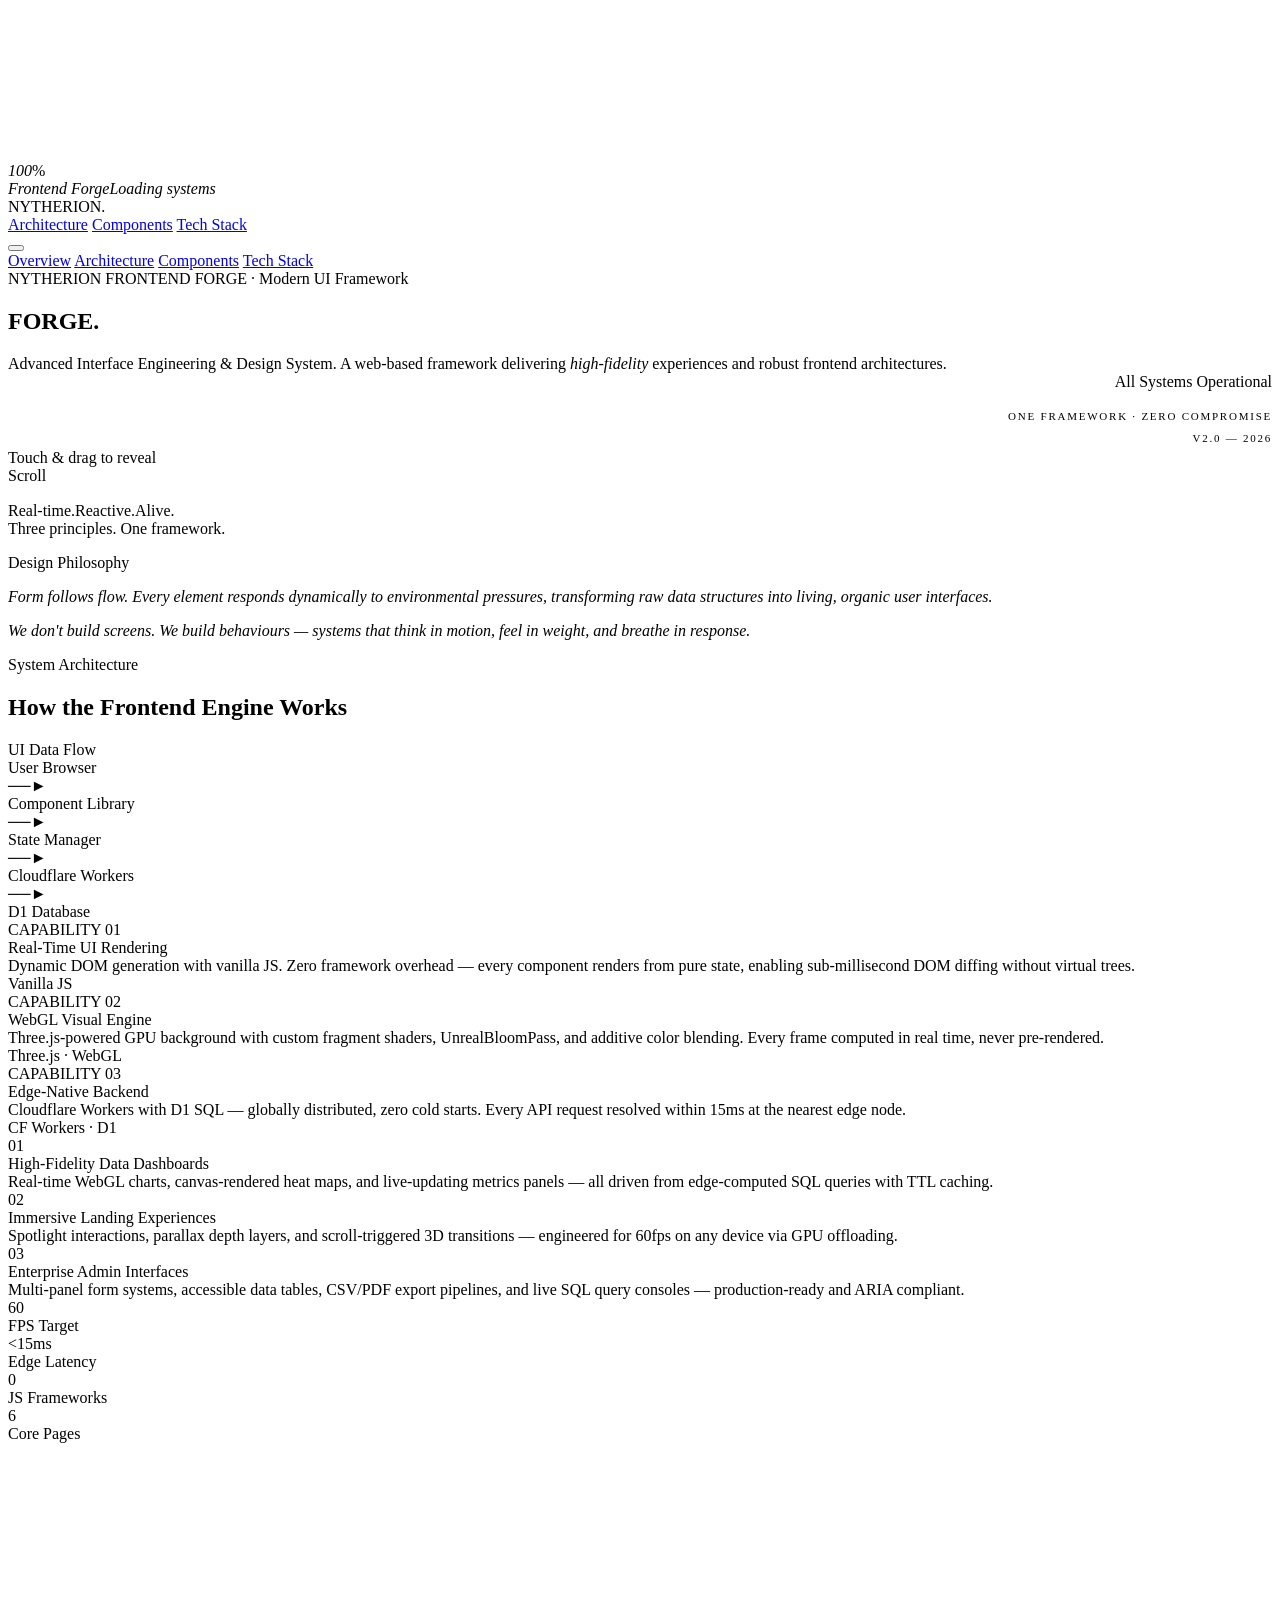
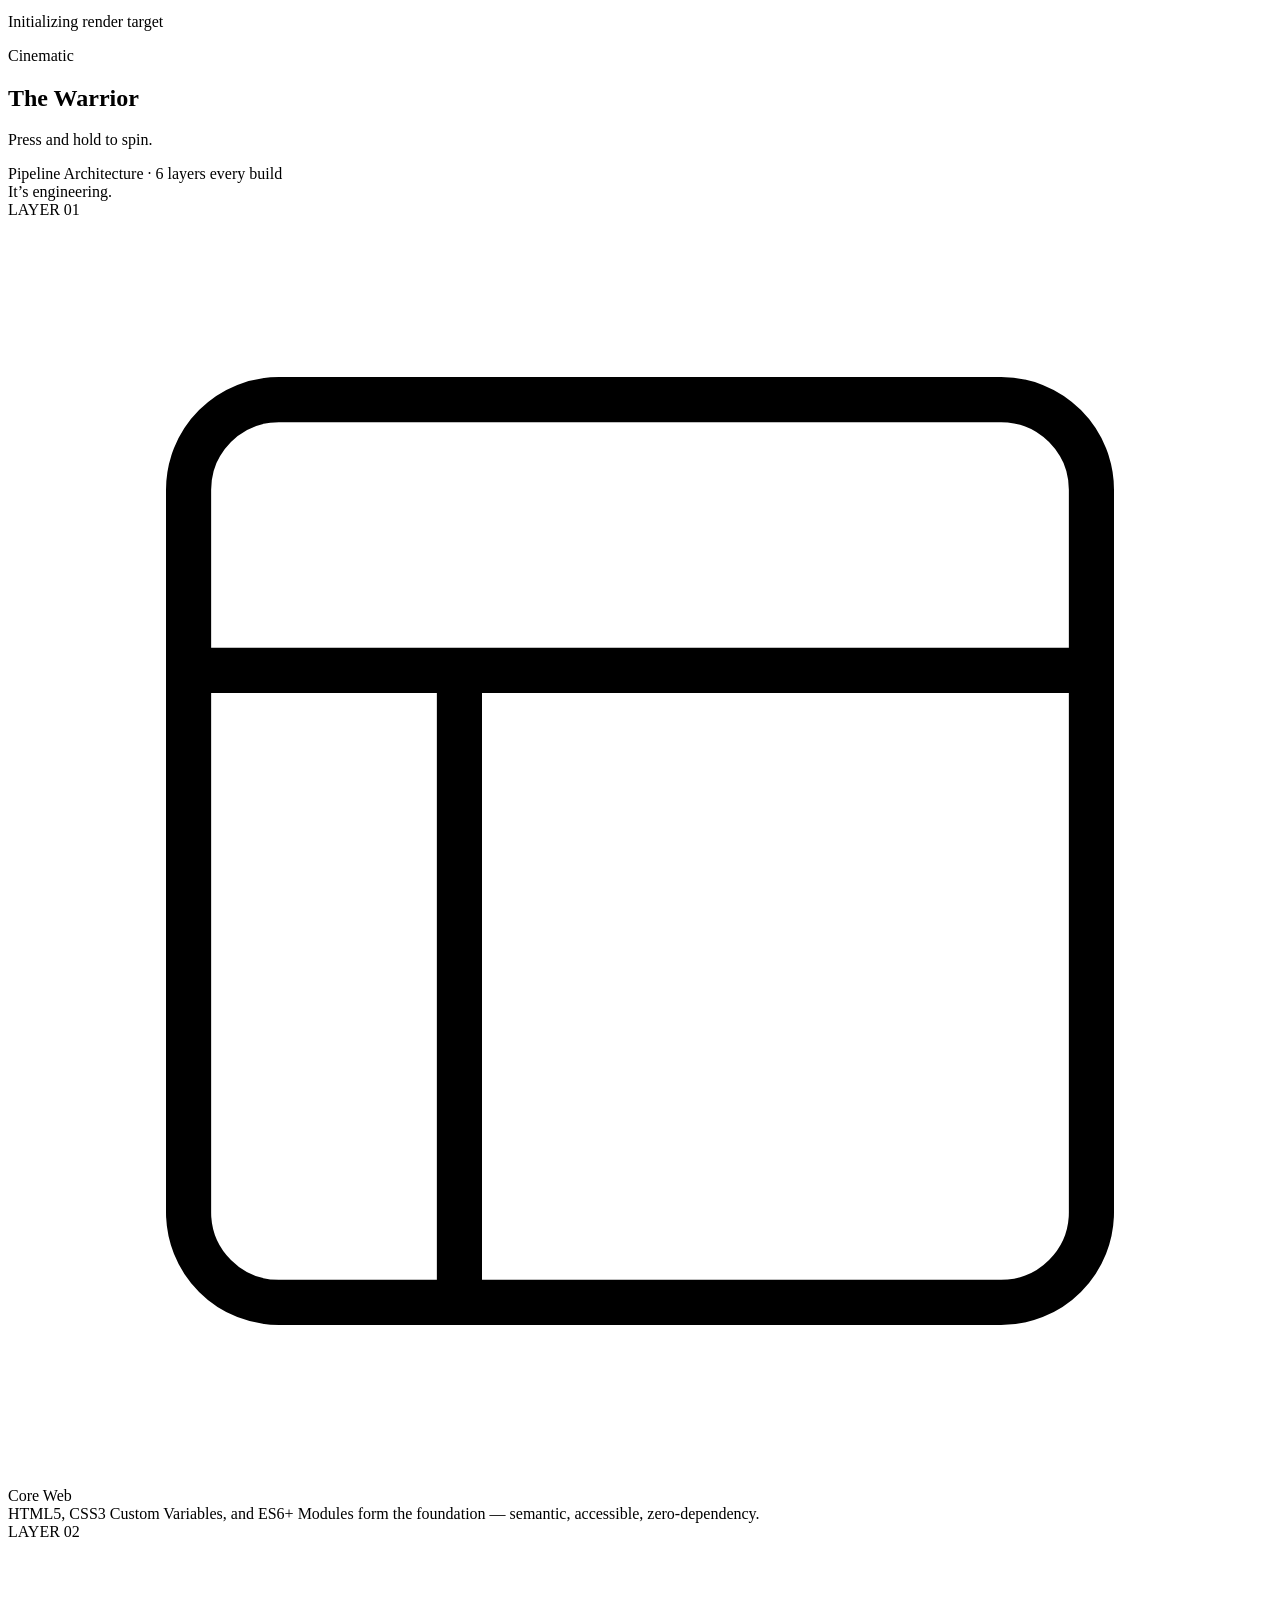
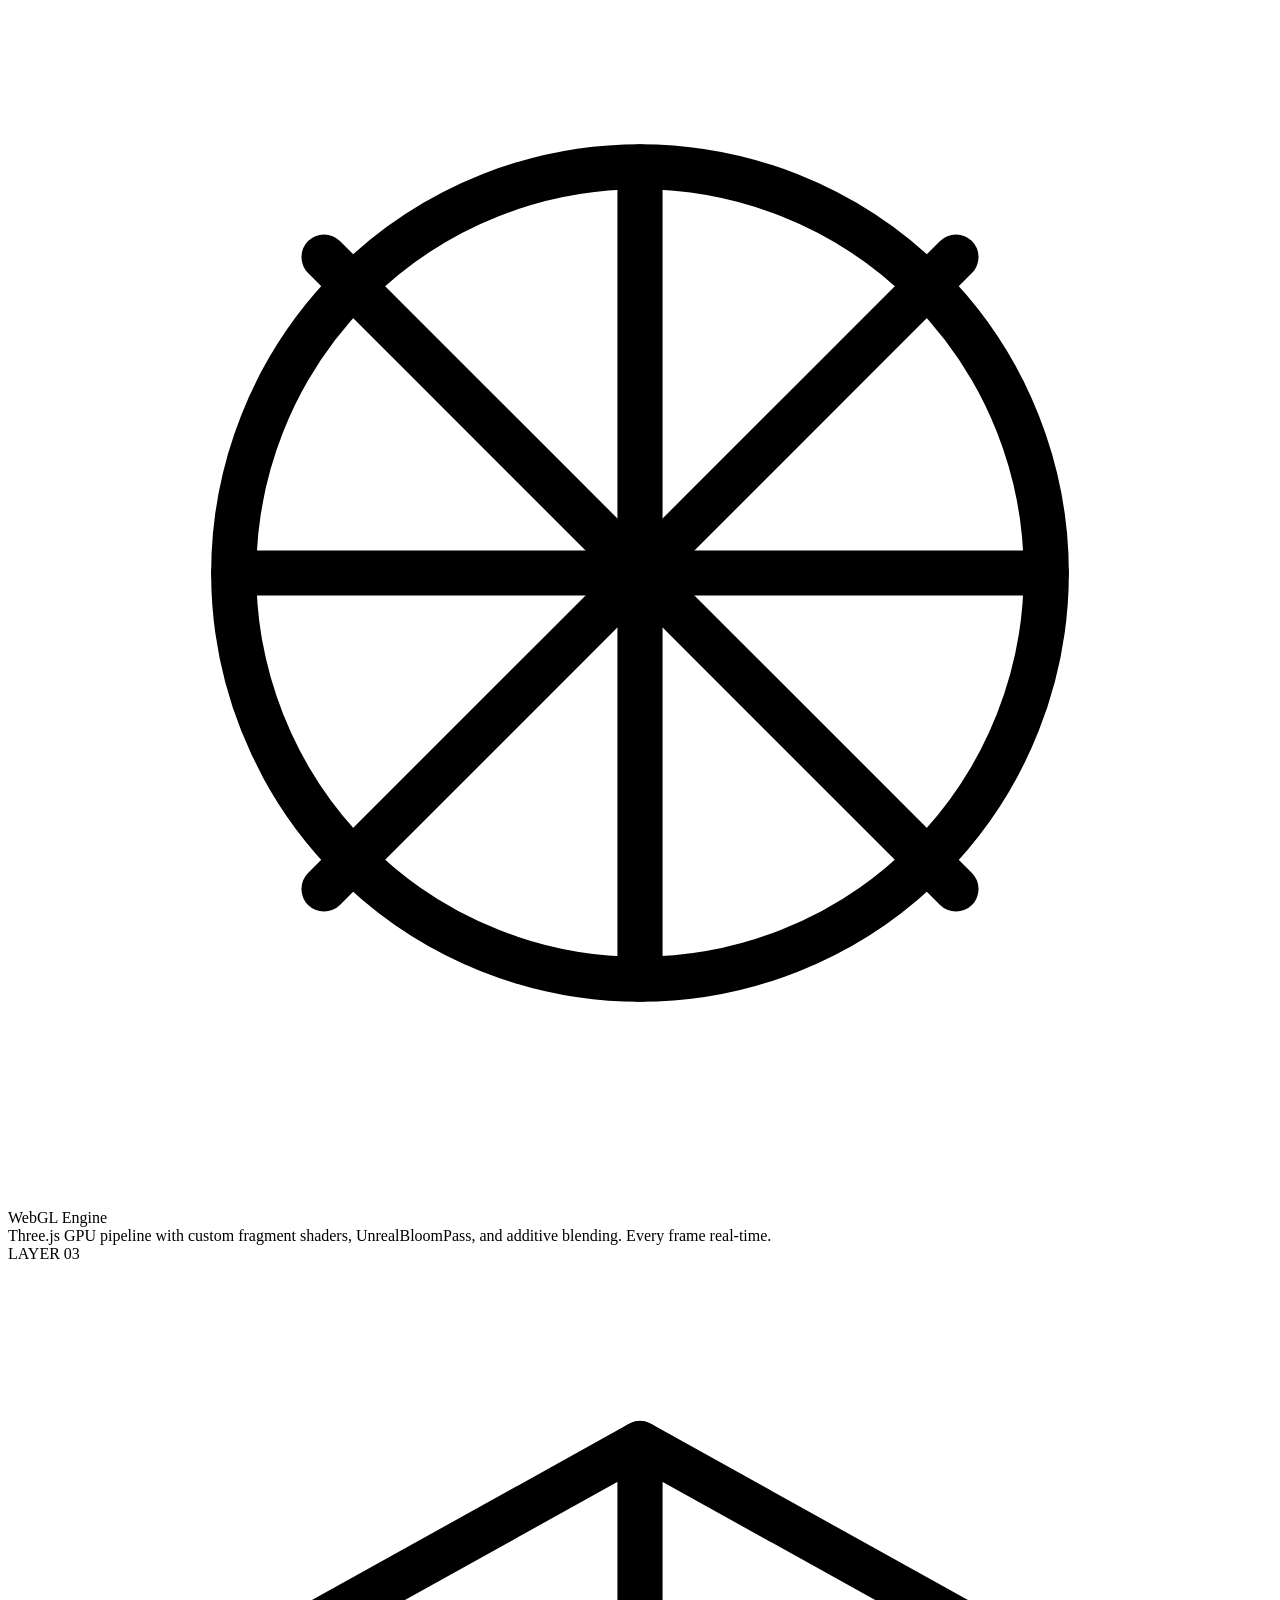
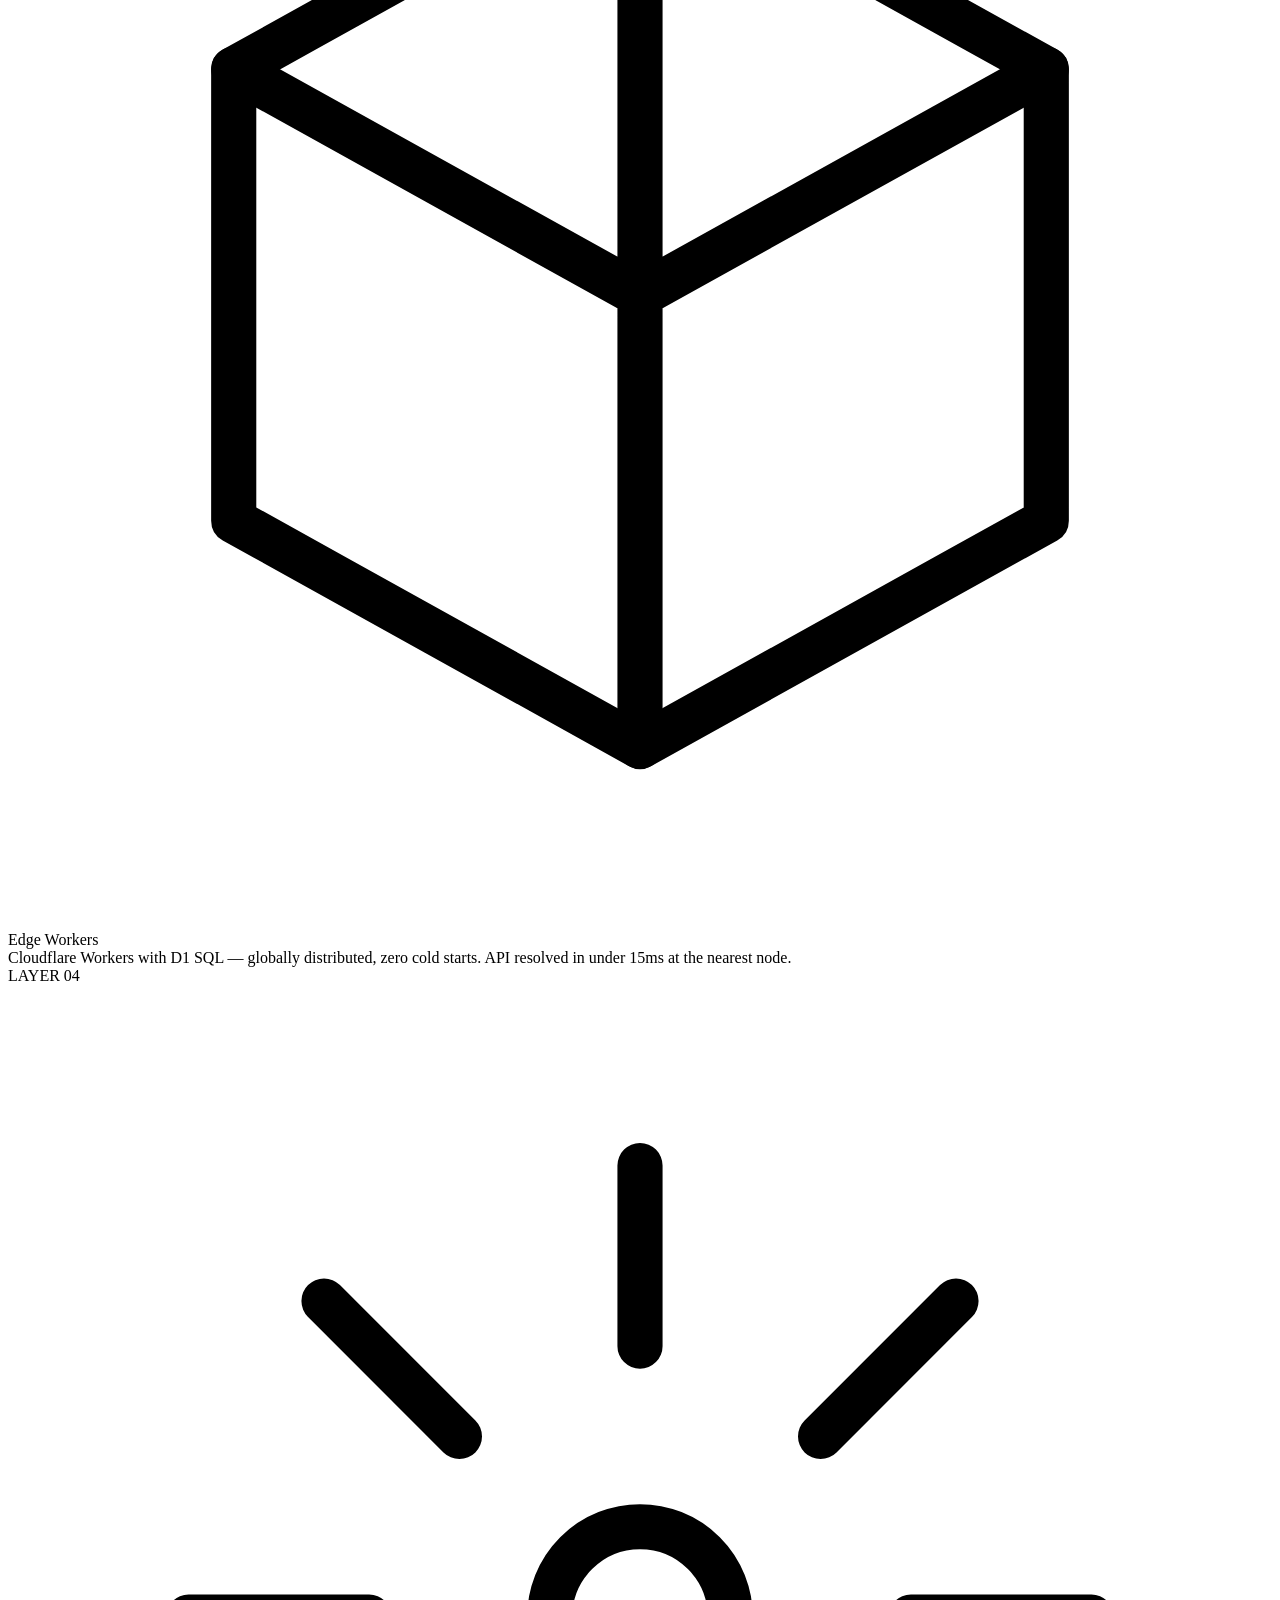
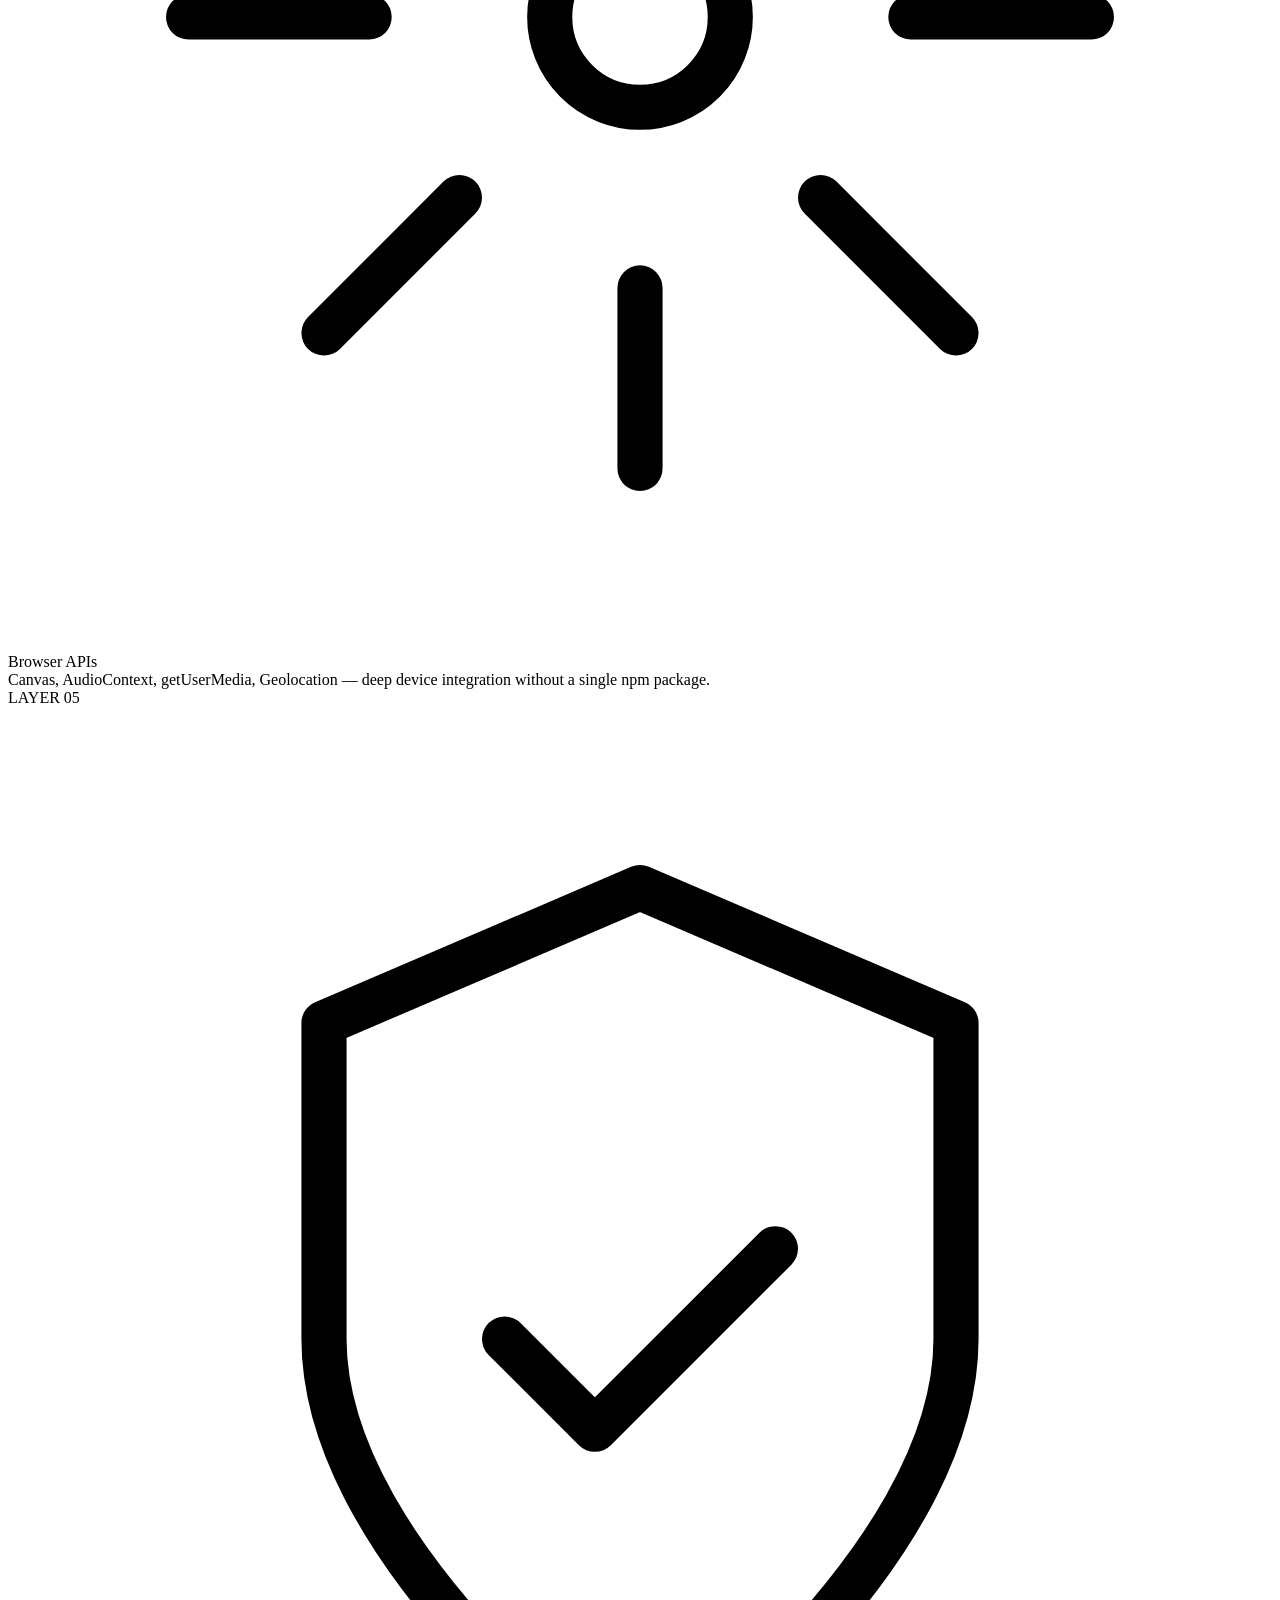
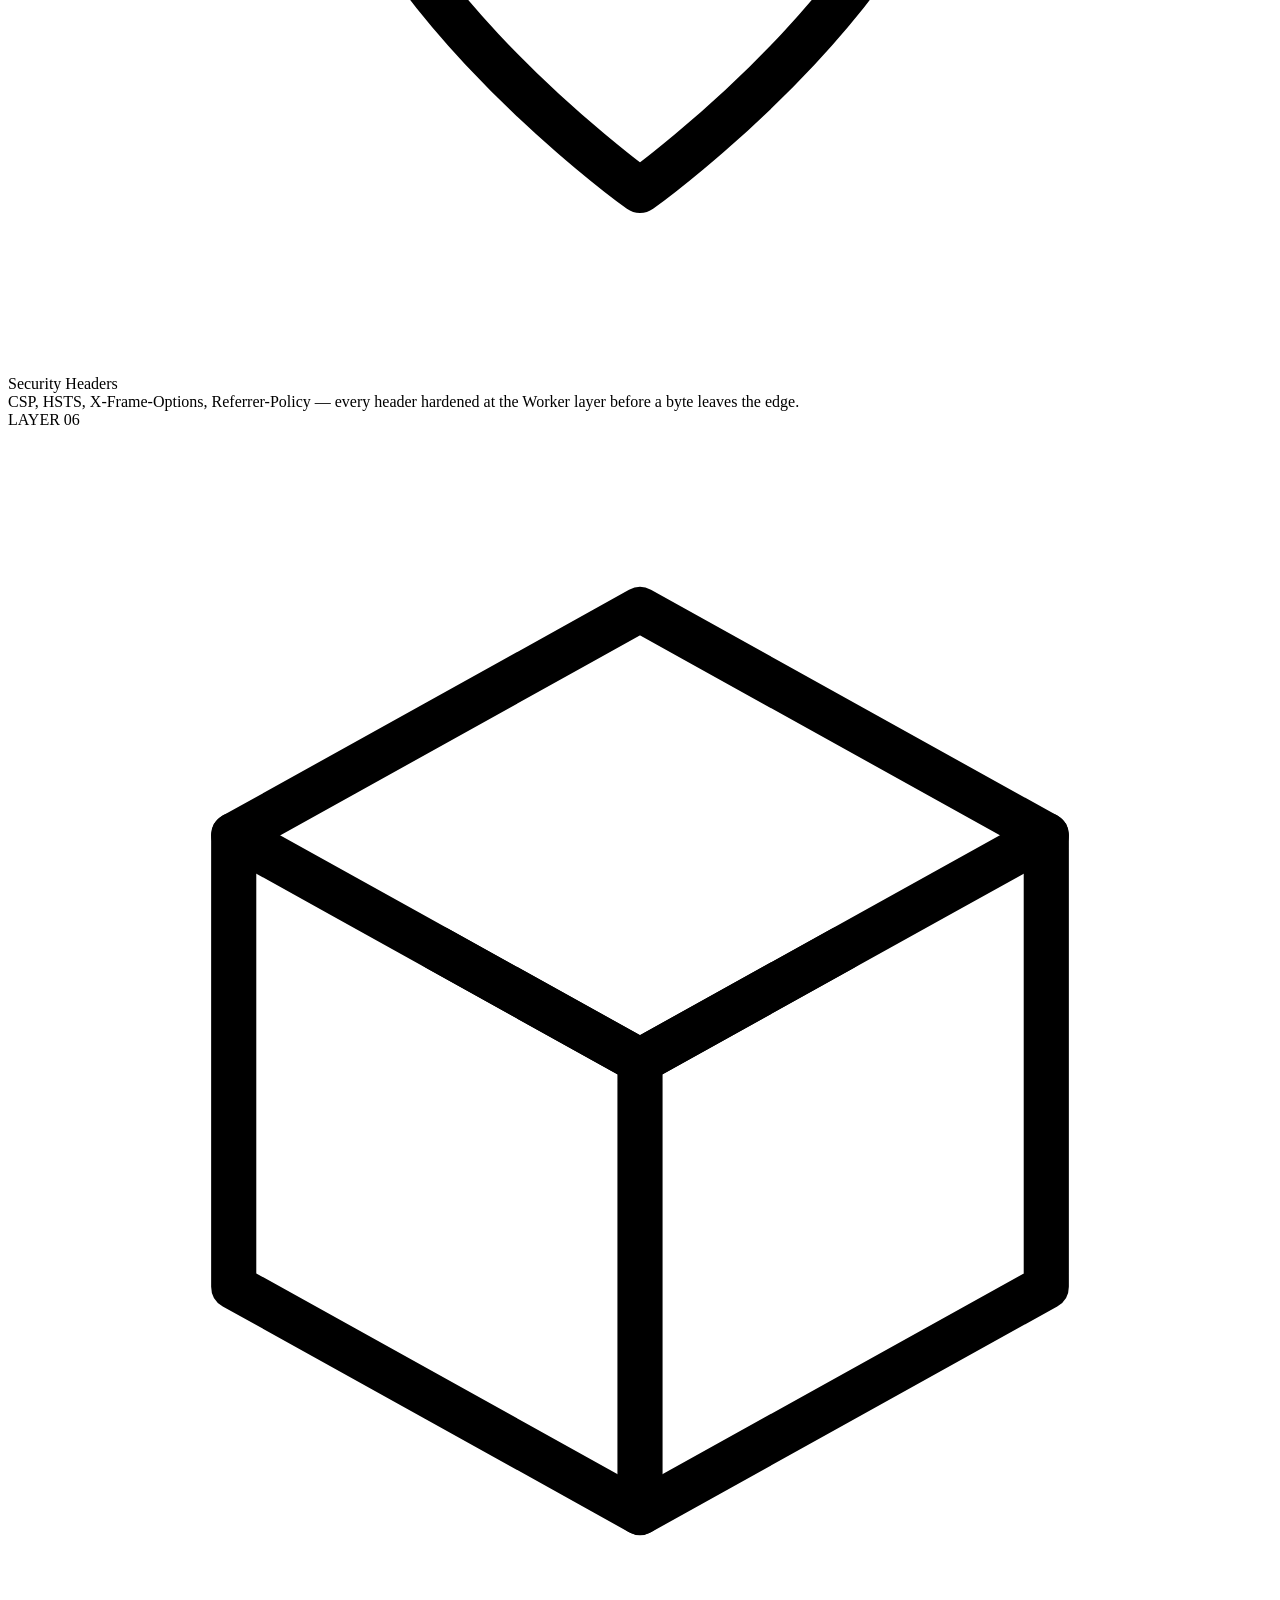
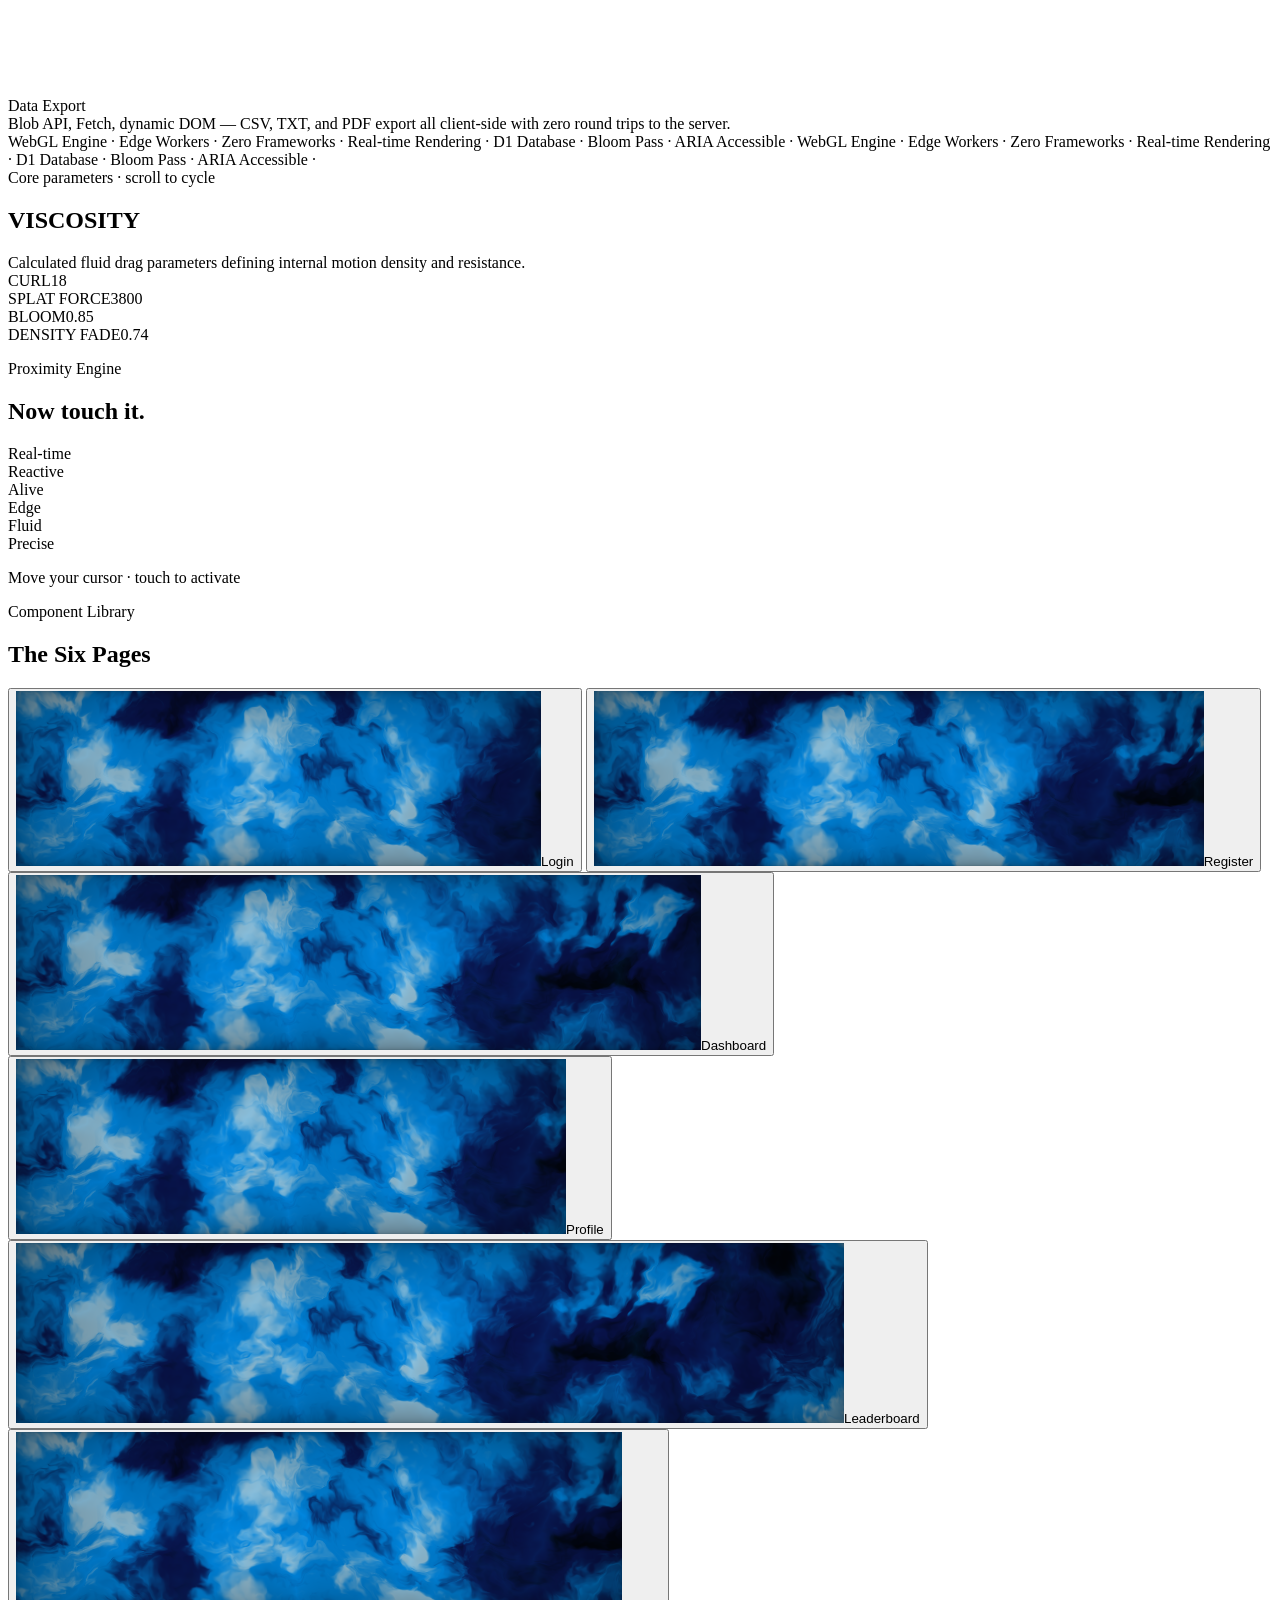
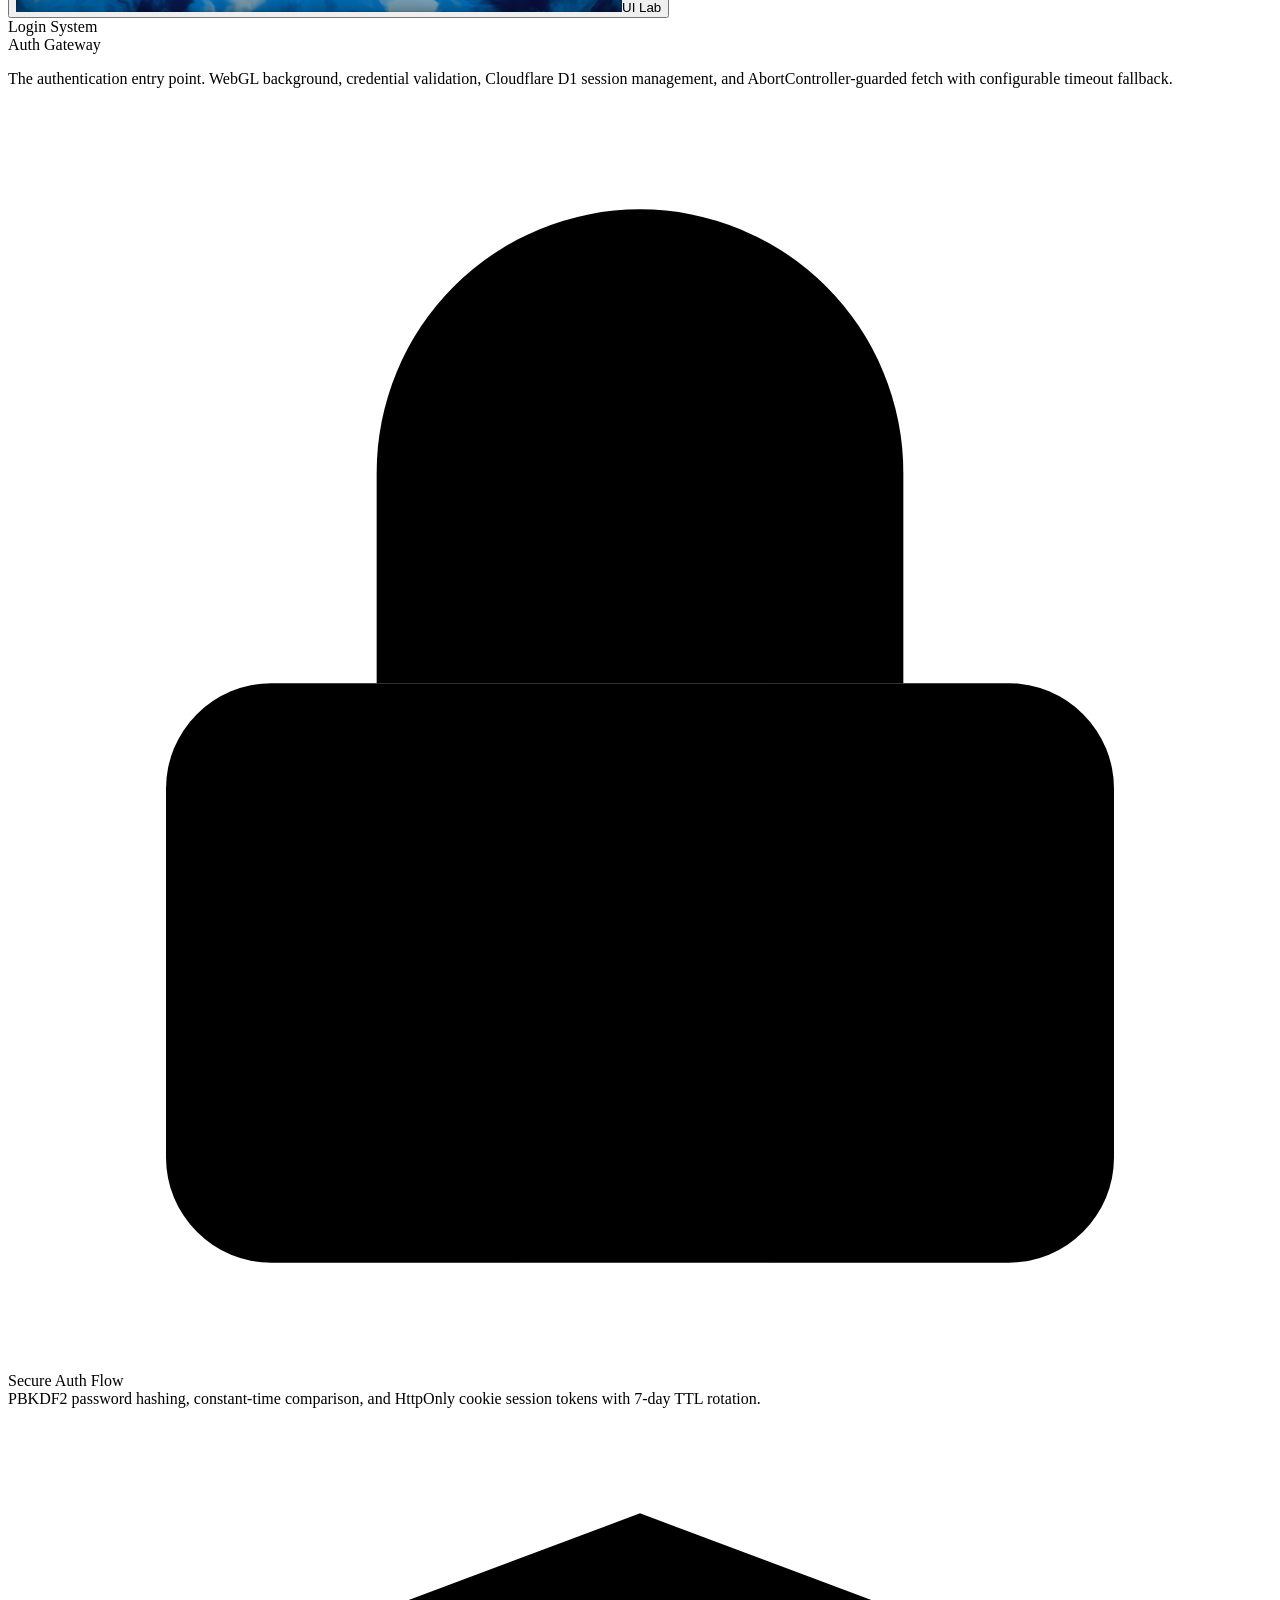
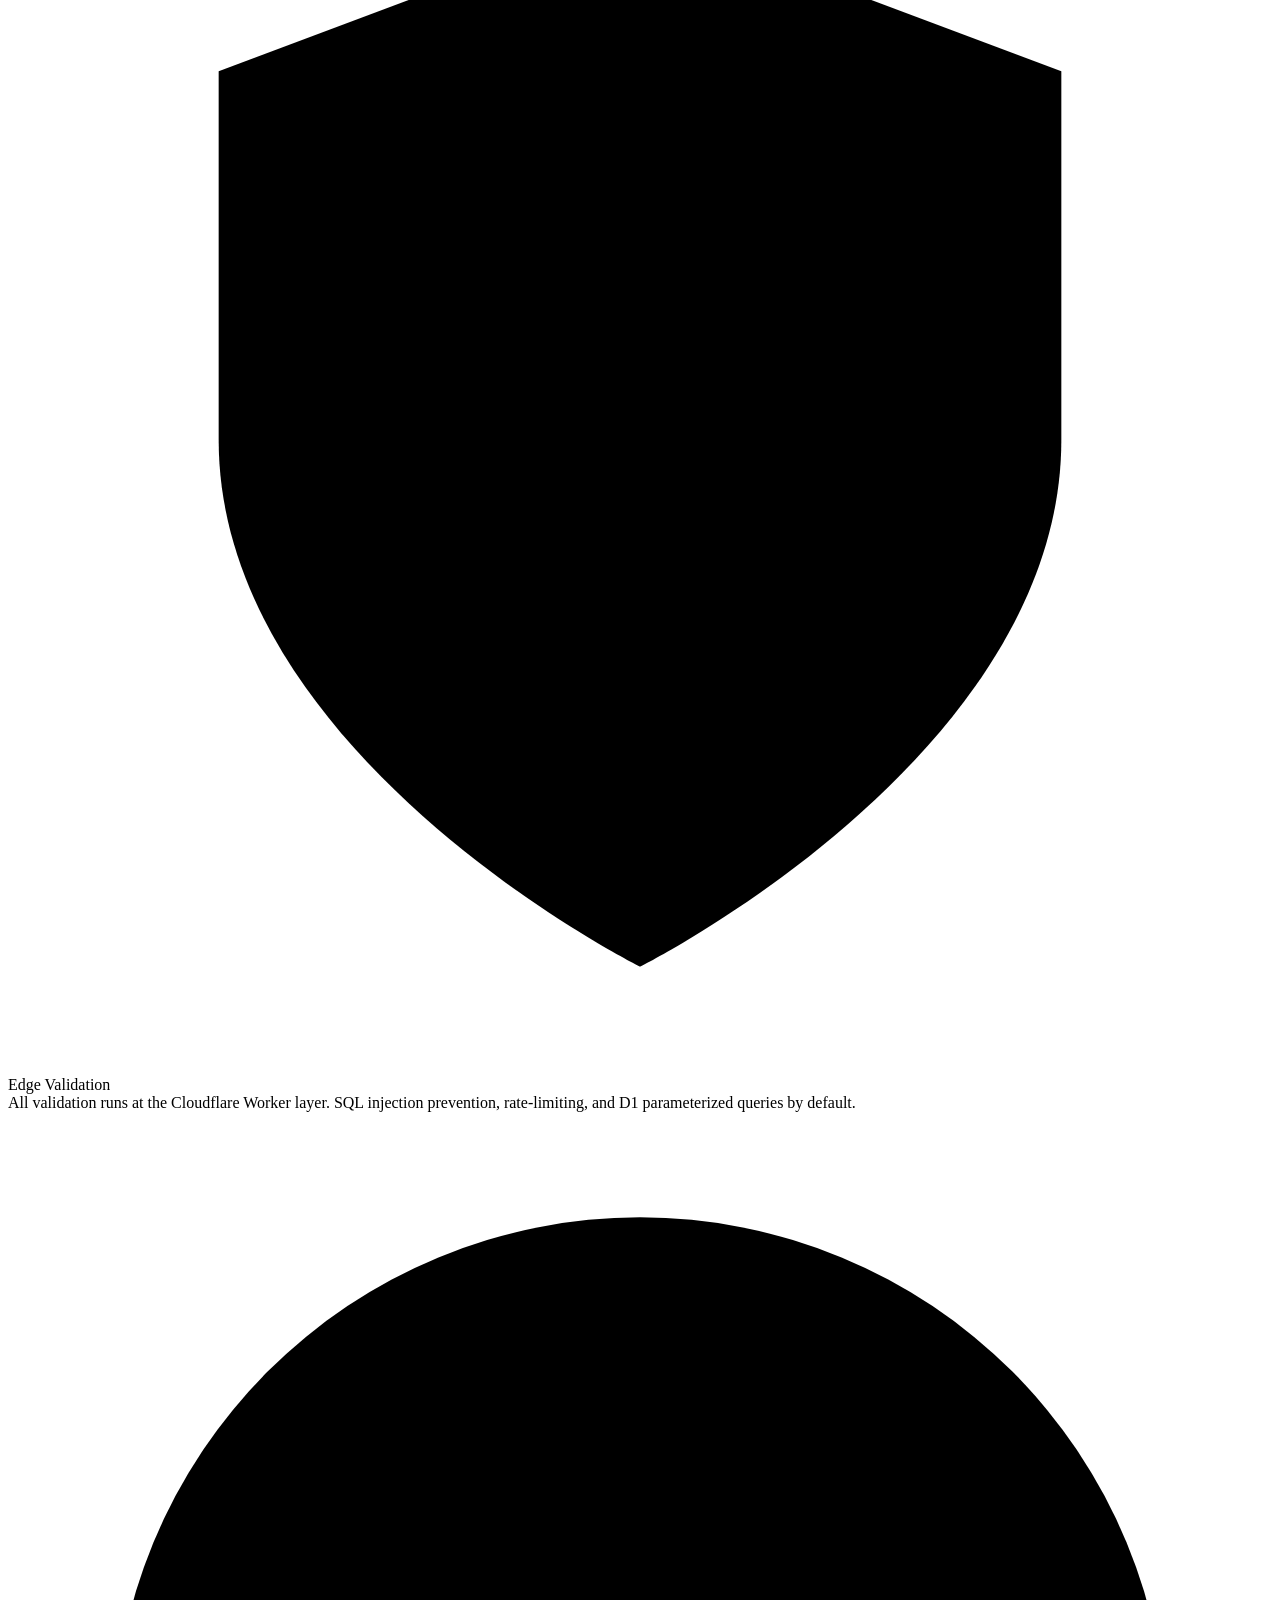
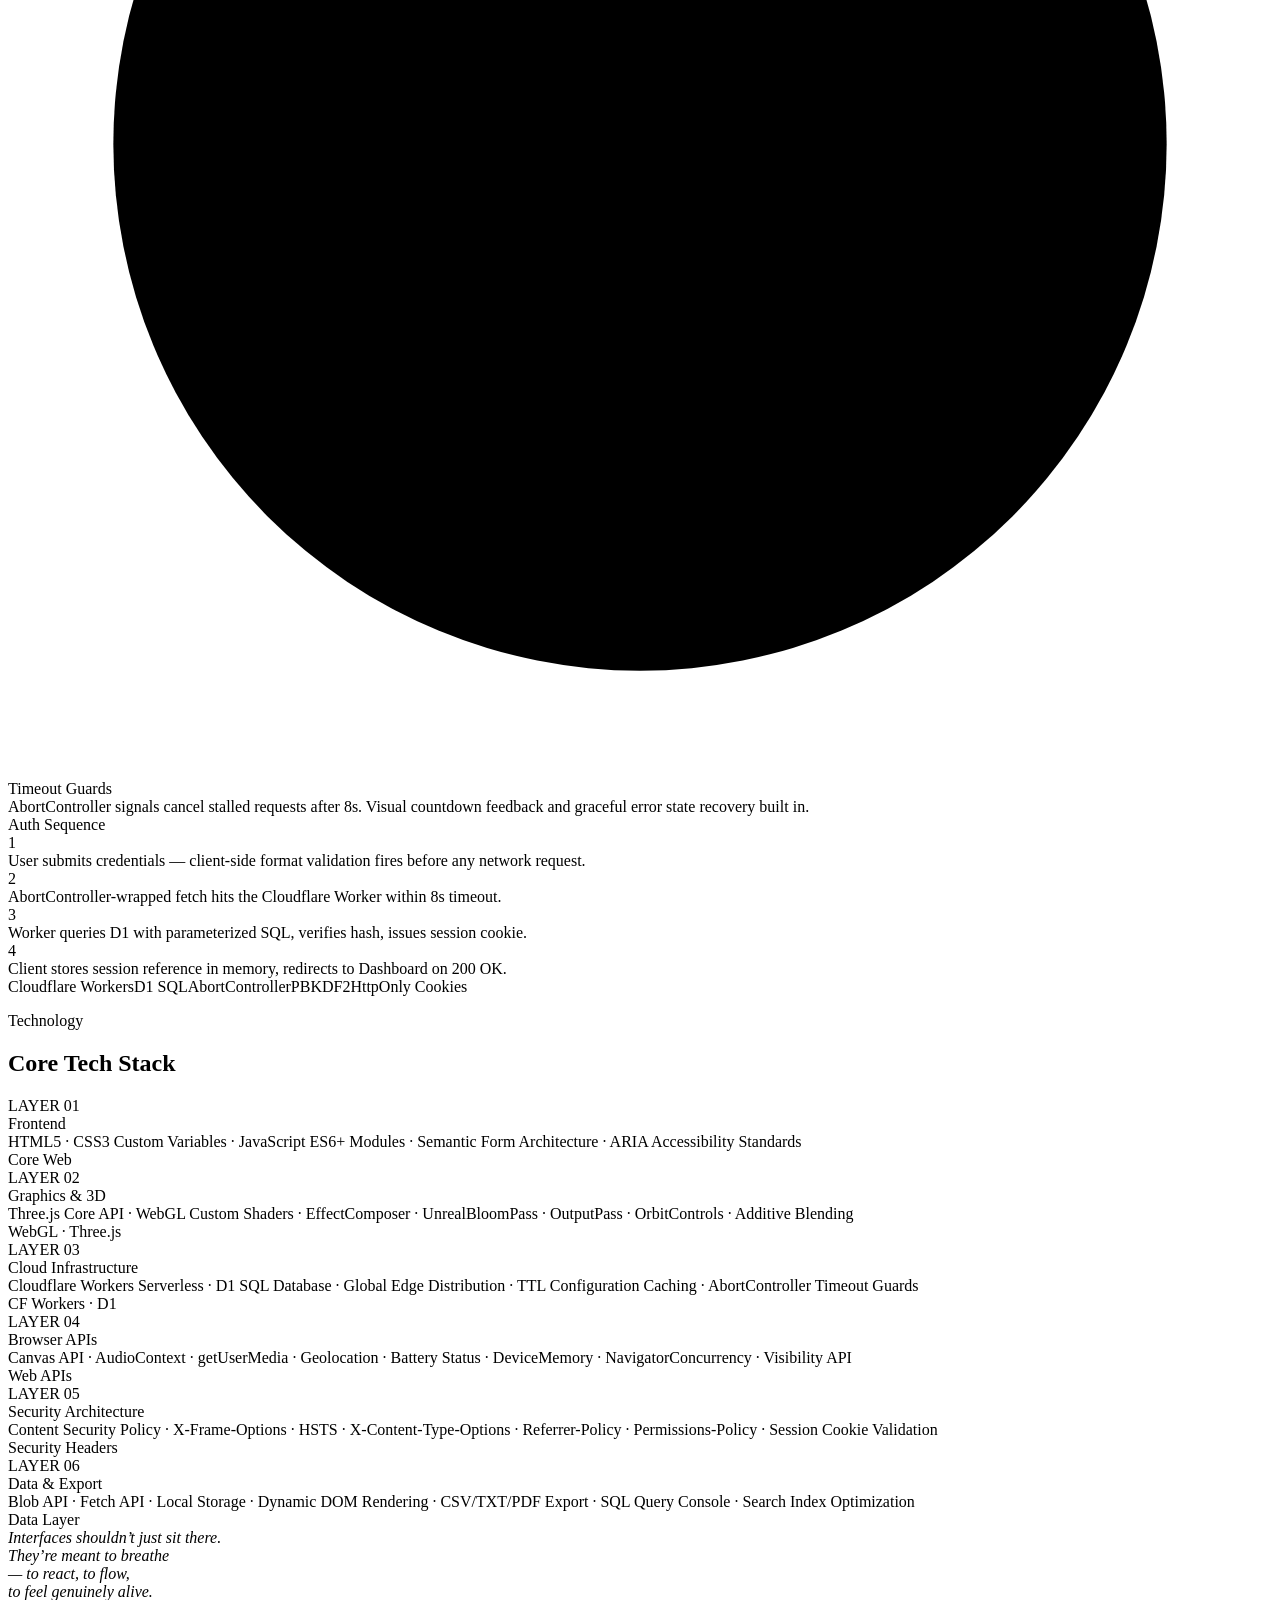
==== commit bbc023f4: "Update About.html" ====
--- a/About.html
+++ b/About.html
@@ -42,6 +42,9 @@
 
 <div id="grain"></div>
 <div id="prog"></div>
+
+<!-- ── COMBAT DRONE — WebGL companion, follows scroll from #focus onward ── -->
+<canvas id="droneCanvas" aria-hidden="true"></canvas>
 
 <!-- ── PRELOADER ── -->
 <div id="pre">
@@ -687,5 +690,6 @@
 
 <script src="warrior-fallback-data.js"></script>
 <script src="script.js"></script>
+<script src="drone.js"></script>
 </body>
 </html>
